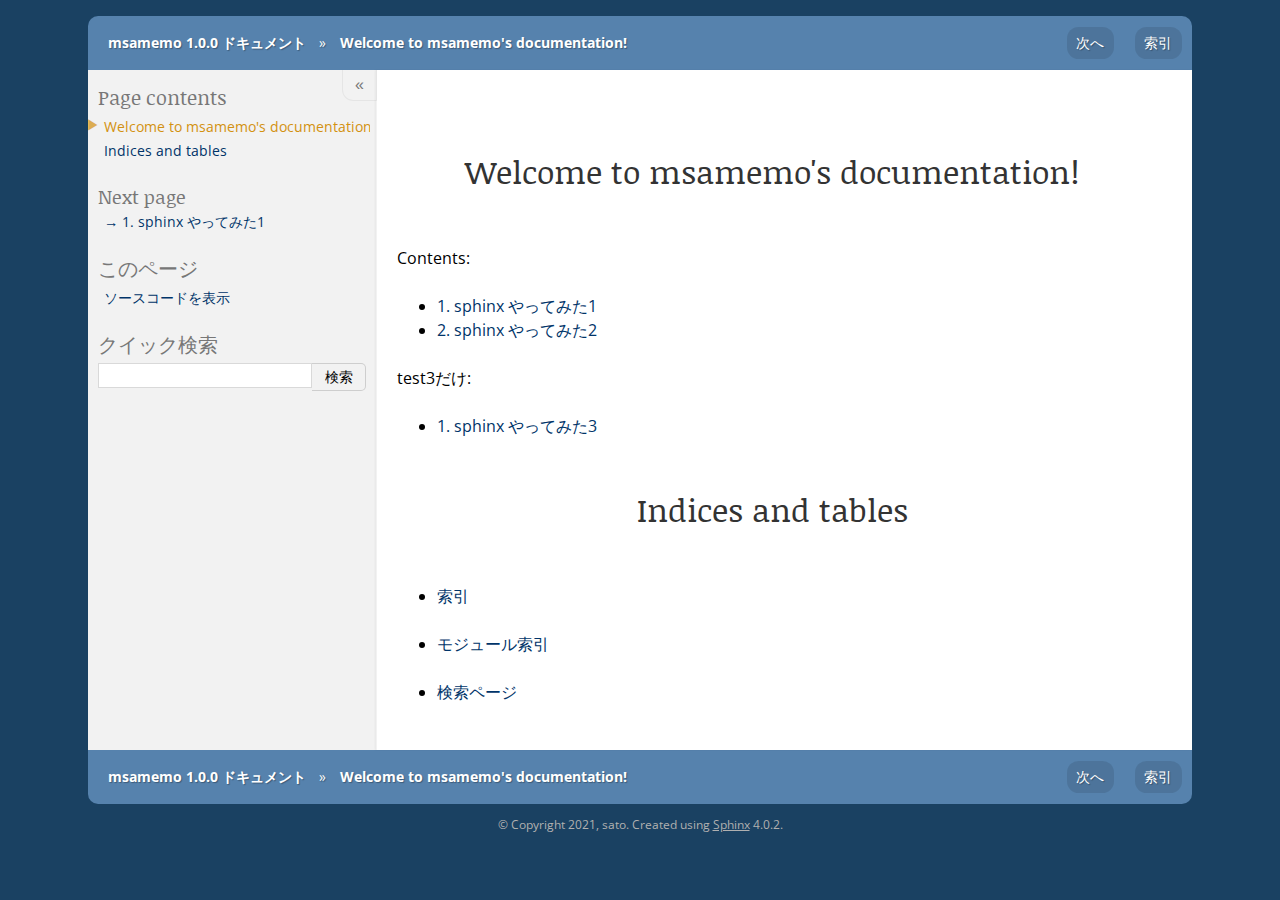
==== index.html @ 37f77e22 "first commit" ====
<!DOCTYPE html>

<html lang="ja">
  <head>
    <meta charset="utf-8" />
    <meta name="viewport" content="width=device-width, initial-scale=1.0" /><meta name="generator" content="Docutils 0.17.1: http://docutils.sourceforge.net/" />

    <title>Welcome to msamemo&#39;s documentation! &#8212; msamemo 1.0.0 ドキュメント</title>
    <link rel="stylesheet" type="text/css" href="_static/pygments.css" />
    <link rel="stylesheet" type="text/css" href="_static/cloud.css" />
    <link rel="stylesheet" href="https://fonts.googleapis.com/css?family=Noticia+Text:400,i,b,bi|Open+Sans:400,i,b,bi|Roboto+Mono:400,i,b,bi&amp;display=swap" type="text/css" />
    
    <script data-url_root="./" id="documentation_options" src="_static/documentation_options.js"></script>
    <script src="_static/jquery.js"></script>
    <script src="_static/underscore.js"></script>
    <script src="_static/doctools.js"></script>
    <script src="_static/translations.js"></script>

    
    
     
        <script src="_static/jquery.cookie.js"></script>
    

    
     
        <script src="_static/cloud.base.js"></script>
    

    
     
        <script src="_static/cloud.js"></script>
    

    <link rel="index" title="索引" href="genindex.html" />
    <link rel="search" title="検索" href="search.html" />
    <link rel="next" title="1. sphinx やってみた1" href="test/test1.html" /> 
        <meta name="viewport" content="width=device-width, initial-scale=1">
  </head><body>
    <div class="relbar-top">
        
    <div class="related" role="navigation" aria-label="related navigation">
      <h3>ナビゲーション</h3>
      <ul>
        <li class="right" style="margin-right: 10px">
          <a href="genindex.html" title="総合索引"
             accesskey="I">索引</a></li>
        <li class="right" >
          <a href="test/test1.html" title="1. sphinx やってみた1"
             accesskey="N">次へ</a> &nbsp; &nbsp;</li>
    <li><a href="#">msamemo 1.0.0 ドキュメント</a> &#187;</li>

        <li class="nav-item nav-item-this"><a href="">Welcome to msamemo's documentation!</a></li> 
      </ul>
    </div>
    </div>
  

    <div class="document">
      <div class="documentwrapper">
        <div class="bodywrapper">
          <div class="body" role="main">
            
  <section id="welcome-to-msamemo-s-documentation">
<h1>Welcome to msamemo's documentation!<a class="headerlink" href="#welcome-to-msamemo-s-documentation" title="このヘッドラインへのパーマリンク">¶</a></h1>
<div class="toctree-wrapper compound">
<p class="caption"><span class="caption-text">Contents:</span></p>
<ul>
<li class="toctree-l1"><a class="reference internal" href="test/test1.html">1. sphinx やってみた1</a></li>
<li class="toctree-l1"><a class="reference internal" href="test/test2.html">2. sphinx やってみた2</a></li>
</ul>
</div>
<div class="toctree-wrapper compound">
<p class="caption"><span class="caption-text">test3だけ:</span></p>
<ul>
<li class="toctree-l1"><a class="reference internal" href="test/test3.html">1. sphinx やってみた3</a></li>
</ul>
</div>
</section>
<section id="indices-and-tables">
<h1>Indices and tables<a class="headerlink" href="#indices-and-tables" title="このヘッドラインへのパーマリンク">¶</a></h1>
<ul class="simple">
<li><p><a class="reference internal" href="genindex.html"><span class="std std-ref">索引</span></a></p></li>
<li><p><a class="reference internal" href="py-modindex.html"><span class="std std-ref">モジュール索引</span></a></p></li>
<li><p><a class="reference internal" href="search.html"><span class="std std-ref">検索ページ</span></a></p></li>
</ul>
</section>


            <div class="clearer"></div>
          </div>
        </div>
      </div>
      <div class="sphinxsidebar" role="navigation" aria-label="main navigation">
        <div class="sphinxsidebarwrapper"><div class="sphinx-toc sphinxlocaltoc">
    <h3><a href="#">Page contents</a></h3>
    <ul>
<li><a class="reference internal" href="#">Welcome to msamemo's documentation!</a><ul>
</ul>
</li>
<li><a class="reference internal" href="#indices-and-tables">Indices and tables</a></li>
</ul>

  </div>
  <div class="sphinxnext">
    <h4>Next page</h4>
    <p class="topless"><a href="test/test1.html"
                          title="Next page">&rarr; <span class="section-number">1. </span>sphinx やってみた1</a></p>
  </div>
  <div role="note" aria-label="source link">
    <h3>このページ</h3>
    <ul class="this-page-menu">
      <li><a href="_sources/index.rst.txt"
            rel="nofollow">ソースコードを表示</a></li>
    </ul>
   </div>
<div id="searchbox" style="display: none" role="search">
  <h3 id="searchlabel">クイック検索</h3>
    <div class="searchformwrapper">
    <form class="search" action="search.html" method="get">
      <input type="text" name="q" aria-labelledby="searchlabel" />
      <input type="submit" value="検索" />
    </form>
    </div>
</div>
<script>$('#searchbox').show(0);</script>
        </div>
      </div>
    
    
        <div class="sidebar-toggle-group no-js">
            
            <button class="sidebar-toggle" id="sidebar-hide" title="Hide the sidebar menu">
                 «
                <span class="show-for-small">hide menu</span>
                
            </button>
            <button class="sidebar-toggle" id="sidebar-show" title="Show the sidebar menu">
                
                <span class="show-for-small">menu</span>
                <span class="hide-for-small">sidebar</span>
                 »
            </button>
        </div>
    
      <div class="clearer"></div>
    </div>
    <div class="relbar-bottom">
        
    <div class="related" role="navigation" aria-label="related navigation">
      <h3>ナビゲーション</h3>
      <ul>
        <li class="right" style="margin-right: 10px">
          <a href="genindex.html" title="総合索引"
             >索引</a></li>
        <li class="right" >
          <a href="test/test1.html" title="1. sphinx やってみた1"
             >次へ</a> &nbsp; &nbsp;</li>
    <li><a href="#">msamemo 1.0.0 ドキュメント</a> &#187;</li>

        <li class="nav-item nav-item-this"><a href="">Welcome to msamemo's documentation!</a></li> 
      </ul>
    </div>
    </div>

    <div class="footer" role="contentinfo">
        &#169; Copyright 2021, sato.
      Created using <a href="https://www.sphinx-doc.org/">Sphinx</a> 4.0.2.
    </div>
    <!-- cloud_sptheme 1.4 -->
  </body>
</html>
---- _static/pygments.css ----
pre { line-height: 125%; }
td.linenos .normal { color: inherit; background-color: transparent; padding-left: 5px; padding-right: 5px; }
span.linenos { color: inherit; background-color: transparent; padding-left: 5px; padding-right: 5px; }
td.linenos .special { color: #000000; background-color: #ffffc0; padding-left: 5px; padding-right: 5px; }
span.linenos.special { color: #000000; background-color: #ffffc0; padding-left: 5px; padding-right: 5px; }
.highlight .hll { background-color: #ffffcc }
.highlight { background: #eeffcc; }
.highlight .c { color: #408090; font-style: italic } /* Comment */
.highlight .err { border: 1px solid #FF0000 } /* Error */
.highlight .k { color: #007020; font-weight: bold } /* Keyword */
.highlight .o { color: #666666 } /* Operator */
.highlight .ch { color: #408090; font-style: italic } /* Comment.Hashbang */
.highlight .cm { color: #408090; font-style: italic } /* Comment.Multiline */
.highlight .cp { color: #007020 } /* Comment.Preproc */
.highlight .cpf { color: #408090; font-style: italic } /* Comment.PreprocFile */
.highlight .c1 { color: #408090; font-style: italic } /* Comment.Single */
.highlight .cs { color: #408090; background-color: #fff0f0 } /* Comment.Special */
.highlight .gd { color: #A00000 } /* Generic.Deleted */
.highlight .ge { font-style: italic } /* Generic.Emph */
.highlight .gr { color: #FF0000 } /* Generic.Error */
.highlight .gh { color: #000080; font-weight: bold } /* Generic.Heading */
.highlight .gi { color: #00A000 } /* Generic.Inserted */
.highlight .go { color: #333333 } /* Generic.Output */
.highlight .gp { color: #c65d09; font-weight: bold } /* Generic.Prompt */
.highlight .gs { font-weight: bold } /* Generic.Strong */
.highlight .gu { color: #800080; font-weight: bold } /* Generic.Subheading */
.highlight .gt { color: #0044DD } /* Generic.Traceback */
.highlight .kc { color: #007020; font-weight: bold } /* Keyword.Constant */
.highlight .kd { color: #007020; font-weight: bold } /* Keyword.Declaration */
.highlight .kn { color: #007020; font-weight: bold } /* Keyword.Namespace */
.highlight .kp { color: #007020 } /* Keyword.Pseudo */
.highlight .kr { color: #007020; font-weight: bold } /* Keyword.Reserved */
.highlight .kt { color: #902000 } /* Keyword.Type */
.highlight .m { color: #208050 } /* Literal.Number */
.highlight .s { color: #4070a0 } /* Literal.String */
.highlight .na { color: #4070a0 } /* Name.Attribute */
.highlight .nb { color: #007020 } /* Name.Builtin */
.highlight .nc { color: #0e84b5; font-weight: bold } /* Name.Class */
.highlight .no { color: #60add5 } /* Name.Constant */
.highlight .nd { color: #555555; font-weight: bold } /* Name.Decorator */
.highlight .ni { color: #d55537; font-weight: bold } /* Name.Entity */
.highlight .ne { color: #007020 } /* Name.Exception */
.highlight .nf { color: #06287e } /* Name.Function */
.highlight .nl { color: #002070; font-weight: bold } /* Name.Label */
.highlight .nn { color: #0e84b5; font-weight: bold } /* Name.Namespace */
.highlight .nt { color: #062873; font-weight: bold } /* Name.Tag */
.highlight .nv { color: #bb60d5 } /* Name.Variable */
.highlight .ow { color: #007020; font-weight: bold } /* Operator.Word */
.highlight .w { color: #bbbbbb } /* Text.Whitespace */
.highlight .mb { color: #208050 } /* Literal.Number.Bin */
.highlight .mf { color: #208050 } /* Literal.Number.Float */
.highlight .mh { color: #208050 } /* Literal.Number.Hex */
.highlight .mi { color: #208050 } /* Literal.Number.Integer */
.highlight .mo { color: #208050 } /* Literal.Number.Oct */
.highlight .sa { color: #4070a0 } /* Literal.String.Affix */
.highlight .sb { color: #4070a0 } /* Literal.String.Backtick */
.highlight .sc { color: #4070a0 } /* Literal.String.Char */
.highlight .dl { color: #4070a0 } /* Literal.String.Delimiter */
.highlight .sd { color: #4070a0; font-style: italic } /* Literal.String.Doc */
.highlight .s2 { color: #4070a0 } /* Literal.String.Double */
.highlight .se { color: #4070a0; font-weight: bold } /* Literal.String.Escape */
.highlight .sh { color: #4070a0 } /* Literal.String.Heredoc */
.highlight .si { color: #70a0d0; font-style: italic } /* Literal.String.Interpol */
.highlight .sx { color: #c65d09 } /* Literal.String.Other */
.highlight .sr { color: #235388 } /* Literal.String.Regex */
.highlight .s1 { color: #4070a0 } /* Literal.String.Single */
.highlight .ss { color: #517918 } /* Literal.String.Symbol */
.highlight .bp { color: #007020 } /* Name.Builtin.Pseudo */
.highlight .fm { color: #06287e } /* Name.Function.Magic */
.highlight .vc { color: #bb60d5 } /* Name.Variable.Class */
.highlight .vg { color: #bb60d5 } /* Name.Variable.Global */
.highlight .vi { color: #bb60d5 } /* Name.Variable.Instance */
.highlight .vm { color: #bb60d5 } /* Name.Variable.Magic */
.highlight .il { color: #208050 } /* Literal.Number.Integer.Long */
---- _static/cloud.css ----
/*****************************************************
* cloud.css_t
* ~~~~~~~~~~~
*
* stylesheet for "Cloud" theme for Sphinx.
*
* :copyright: Copyright 2011-2012 by Assurance Technologies
* :license: BSD
*
*****************************************************/

@import url("basic.css");




















    



    



    
















    












    



    



    



    




    
    
























































    
        
    

    
        
            
            
        
        
    

    
        
    

    
        
            
            
        
        
    

    
        
    

    
        
            
            
        
        
    






* {
    box-sizing: border-box;
    -moz-box-sizing: border-box;
    -webkit-box-sizing: border-box;
}

body
{
    padding: 0;
    color: #000;
    font-family: "Open Sans", sans-serif;
    font-size: 100%;
    line-height: 1.5em;

    
        margin: 1em 1em 0;
        background: #1A4162;
        background-attachment: fixed;
    
}


    
    
    
    





    
    
    
    










div.related
{
    margin: 0 auto;
    max-width: 11.5in;
    background: #5682AD;
    line-height: 1.5em;
    padding: .75em 0;
    color: #ffffff;
    text-shadow: 1px 1px 1px rgba(0,0,0,.3);

    

    
}

div.relbar-top div.related
{
    
    
        -moz-border-radius: .7em .7em 0 0;
        -webkit-border-radius: .7em .7em 0 0;
        -o-border-radius: .7em .7em 0 0;
        -ms-border-radius: .7em .7em 0 0;
        border-radius: .7em .7em 0 0;
    


}

div.relbar-bottom div.related
{
    
    
        -moz-border-radius: 0 0 .7em .7em;
        -webkit-border-radius: 0 0 .7em .7em;
        -o-border-radius: 0 0 .7em .7em;
        -ms-border-radius: 0 0 .7em .7em;
        border-radius: 0 0 .7em .7em;
    



    
}



    
    
    
    




div.related a
{
    display: inline-block;
    padding: 0.3em 0.6em;
    
    
        -moz-border-radius: 0.8em;
        -webkit-border-radius: 0.8em;
        -o-border-radius: 0.8em;
        -ms-border-radius: 0.8em;
        border-radius: 0.8em;
    


    font-weight: bold;
    color: #ffffff;
    border: 1px solid transparent;
}

div.related li.right a
{
    background: rgba(0,0,0,.1);
    font-weight: normal;
}

div.related a:hover,
div.related li.right a:hover
{
    background: #fff9e4;
    color: #d39110;
    border-color: #F8D186;
    text-decoration: none;
    text-shadow: none;
    
    
        -moz-box-shadow: 1px 1px 2px -1px rgba(0,0,0,0.5);
        -webkit-box-shadow: 1px 1px 2px -1px rgba(0,0,0,0.5);
        -o-box-shadow: 1px 1px 2px -1px rgba(0,0,0,0.5);
        -ms-box-shadow: 1px 1px 2px -1px rgba(0,0,0,0.5);
        box-shadow: 1px 1px 2px -1px rgba(0,0,0,0.5);
    


}


    
    
    






div.document
{
    
    position: relative;
    margin: 0 auto;
    max-width: 11.5in;
    background: #F2F2F2;

    
}

    

div.documentwrapper
{
    float: left;
    width: 100%;
}

div.bodywrapper
{
        margin: 0 0 0 3in;
    
}


    
    
    




    
    
    
    




div.document.sidebar-hidden div.bodywrapper {
    margin-left: 0;
}

div.body
{
    min-height: 6in;
    

    
    background-color: #ffffff;
    border-left: 1px solid rgba(0,0,0,.05);
    
        
            
    
        -moz-box-shadow: -1px 0 2px rgba(0,0,0,.05);
        -webkit-box-shadow: -1px 0 2px rgba(0,0,0,.05);
        -o-box-shadow: -1px 0 2px rgba(0,0,0,.05);
        -ms-box-shadow: -1px 0 2px rgba(0,0,0,.05);
        box-shadow: -1px 0 2px rgba(0,0,0,.05);
    


        
    

    line-height: 1.5em;

    color: #000000;
    padding: 30px 20px;

    

    
    
    min-width: 0;
    max-width: none;
}


    
    
    








div.sphinxsidebar
{
    margin-top: 0;
    width: 3in;

    font-size: 90%;
    line-height: 1.25em;

    
}


    
    
    
    





    
    
    



div.document.sidebar-hidden div.sphinxsidebar { display: none; }

div.sphinxsidebarwrapper
{
    padding: 1em 0 0 10px;
}

div.sphinxsidebar h3,
div.sphinxsidebar h4
{
    padding: 0;
    margin: 24px 16px 0 0;

    font-family: "Noticia Text", serif;
    font-weight: normal;
    color: #777777;
}

div.sphinxsidebar h3 { font-size: 1.4em; }
div.sphinxsidebar h4 { font-size: 1.3em; }

div.sphinxsidebar h3 a,
div.sphinxsidebar h4 a
{
    color: #777777;
}

div.sphinxsidebar p
{
    color: #777777;
}

div.sphinxsidebar p.topless
{
    margin: 5px 10px 10px 10px;
}

div.sphinxsidebar ul
{
    margin: 10px;
    margin-right: 0;
    padding: 0;
    color: #777777;
}

div.sphinxsidebar a
{
    color: #003469;
    border: 1px solid transparent;
    border-width: 1px 0;
}

div.sphinxsidebar a:hover
{
    color: #d39110;
    background: #fff9e4;
    border-color: #F8D186;
    text-decoration: none;
}

div.sphinxsidebar ul li a
{
    overflow: hidden;
    white-space: nowrap;
}

div.sphinxsidebar ul li a:hover
{
    
    display: inline-table;
    min-width: 98%;
    min-width: calc(100% - 5px);
    
}

div.sphinxsidebar a:active
{
    color: #777777;
}

div.sphinxsidebar p.logo
{
    margin: 1em 0 0 -10px;
    text-align: center;
    max-width: 100%;
}

div.sphinxsidebar p.logo a
{
    display: inline-block;
    
    
        -moz-border-radius: 3px;
        -webkit-border-radius: 3px;
        -o-border-radius: 3px;
        -ms-border-radius: 3px;
        border-radius: 3px;
    


}


div.sphinxsidebarwrapper > h3:first-child,
div.sphinxsidebarwrapper > h4:first-child,
div.sphinxsidebarwrapper > div:first-child > h3:first-child,
div.sphinxsidebarwrapper > div:first-child > h4:first-child
{
    margin-top: .2em;
}




div.sphinxsidebar ul,
div.sphinxsidebar ul ul,
div.sphinxprev p.topless,
div.sphinxnext p.topless
{
    list-style: none;
    margin-left: 0;
}

div.sphinxsidebar ul ul
{
    margin-left: 1.5em;
}


div.sphinxsidebar ul a,
div.sphinxprev a,
div.sphinxnext a
{
    position: relative;
    display: block;
    padding: 1px 4px 3px 5px;
    margin: 0 5px 0 0;
    border: 1px solid transparent;
    
    
        -moz-border-radius: 3px;
        -webkit-border-radius: 3px;
        -o-border-radius: 3px;
        -ms-border-radius: 3px;
        border-radius: 3px;
    


}


div.sphinxsidebar ul a:hover,
div.sphinxprev a:hover,
div.sphinxnext a:hover
{
    background: #fff9e4;
    border-color: #F8D186;
    color: #d39110;
    text-decoration: none;
}

    
    div.sphinx-toc ul a:not([href^="#"]):hover
    {
        position: relative;
        overflow: visible; 
    }

    div.sphinx-toc ul a:not([href^="#"]):hover:before
    {
        content: "⇒";
        position: absolute;
        right: 100%;
        font-size: 1.5em;
        margin-right: 4px;
        opacity: 0.7;
    }








div.sphinxglobaltoc ul a[href="#"]
{
    font-style: italic;
}

div.sphinxglobaltoc ul a:not([href*="#"])
{
    font-size: 0.95em;
    font-style: italic;
}


div.sphinx-toc li
{
    position: relative;
}

div.sphinx-toc li:before
{
    position: absolute;
    left: -0.8em;
    color: #d39110;
}

    
    
        div.sphinx-toc li.current.active:not(.focus):before
        {
            content: "▼";
            top: 0.1em;
            opacity: 0.5;
        }
    

    
    div.sphinx-toc li.focus.local:before
    {
        content: "▶";
        opacity: 0.7;

        
        
    }

    
    div.sphinx-toc > ul:not(:hover) li.focus.child:before
    {
        content: "⇒";
        opacity: 0.5;
        font-size: 1.5em;
        margin-left: -4px;
    }


div.sphinx-toc li.focus.local > a:not(:hover)
{
    color: #d39110;
}


div.sphinx-toc li.toc-toggle > a:after
{
    content: "[–]";
    padding-left: .25em;
    filter: progid:DXImageTransform.Microsoft.Alpha(Opacity=
    50);
    opacity: 0.5;

}

div.sphinx-toc li.toc-toggle.closed > a:after
{
    content: "[+]";
}





div#searchbox {
    margin-right: 10px; /* make this match sphinxsidebarwrapper left margin */
}

div#searchbox form > div {
    display: inline-block;
    margin-right: -0.4em;
}

div.sphinxsidebar input,
h1#search-documentation ~ form input
{
    border: 1px solid rgba(0,0,0,.15);
    font-family: sans-serif;
    font-size: 1em;
}

div#searchbox input[type="submit"],
h1#search-documentation ~ form > input[type="submit"]
{
    background: #F2F2F2;
    
    
        -moz-border-radius: 0 5px 5px 0;
        -webkit-border-radius: 0 5px 5px 0;
        -o-border-radius: 0 5px 5px 0;
        -ms-border-radius: 0 5px 5px 0;
        border-radius: 0 5px 5px 0;
    


}

div#searchbox input[type="submit"]:hover,
h1#search-documentation ~ form input[type="submit"]:hover,
button.sidebar-toggle#sidebar-hide:hover,
button.sidebar-toggle#sidebar-show:hover,
.highlight .copybutton:hover
{
    background: #fff9e4;
    color: #d39110;
    border-color: #F8D186;
}

h1#search-documentation ~ form input[type="text"]:focus,
div.sphinxsidebar input[type="text"]:focus
{
    border-color: #F8D186;
}

.highlight .copybutton:hover:not(:active),
div.sphinxsidebar button:hover:not(:active),
div.sphinxsidebar input[type="submit"]:hover:not(:active),
h1#search-documentation ~ form input[type="submit"]:hover,
button.sidebar-toggle:hover:not(:active)
{
    
    
        -moz-box-shadow: 1px 1px 2px -1px rgba(0,0,0,0.5);
        -webkit-box-shadow: 1px 1px 2px -1px rgba(0,0,0,0.5);
        -o-box-shadow: 1px 1px 2px -1px rgba(0,0,0,0.5);
        -ms-box-shadow: 1px 1px 2px -1px rgba(0,0,0,0.5);
        box-shadow: 1px 1px 2px -1px rgba(0,0,0,0.5);
    


}

button.sidebar-toggle::-moz-focus-inner,
.highlight .copybutton::-moz-focus-inner
{
    border: 0;
}

div.sphinxsidebar .searchtip
{
    color: #999999;
}

#searchbox .highlight-link a[href$="hideSearchWords()"]
{
    display: block;
    padding: 0 1em;
    font-size: 80%;
    text-align: right;
}

#searchbox .highlight-link a[href$="hideSearchWords()"]:before
{
    content: "\00D7";
    font-weight: bold;
    padding-right: 0.25em;
}


.sidebar-toggle-group
{
    position: absolute;
    width: 3in;
    top: 0;
    left: 0;
    z-index: 1;
}

    .sidebar-toggle-group.no-js { display: none; }

    
        
    
    
    


    

    
    
    
    



    div.document.sidebar-hidden .sidebar-toggle-group
    {
        width: auto;
    }

    div.document.document-hidden .sidebar-toggle-group
    {
        width: 100%;
    }

button.sidebar-toggle
{
    margin: 0;
    padding: 6px 12px;

    color: #777777;
    font-size: 1em;
    white-space: nowrap;
}

button#sidebar-hide
{
    position: absolute;
    
        top: 0;
        right: -1px;
    

    background: transparent;
    border: 1px solid rgba(0,0,0,.05);
    
        border-top-width: 0;
    

    border-bottom-left-radius: 0.7em;
    
}

    
    
    
    



button#sidebar-show
{
    position: absolute;
    top: 0;
    
        left: 0;
    

    background: #F2F2F2;
    border: 1px solid rgba(0,0,0,.15);
    
        border-top-width: 0;
    

    border-bottom-right-radius: 0.7em;
    
}

    



div.footer
{
    color: #B0B0B0;
    width: 100%;
    padding: 9px 0;
    text-align: center;
    font-size: 75%;

    
}

div.footer button.link
{
    margin: 0 -1px;
    padding: 0;
    background: none;
    border: none;
    font-size: inherit;
    font-family: inherit;
}

div.footer a,
div.footer button.link
{
    color: #B0B0B0;
    text-decoration: underline;
}

div.footer a:hover,
div.footer button.link:hover
{
    color: white;
}

div.footer + div.footer,
div.footer + script + div.footer
{
    margin-top: -12px;
}









div.body h1,
div.body h2,
div.body p.rubric,
div.body h3,
div.body h4,
div.body h5,
div.body h6
{
    font-family: "Noticia Text", serif;
    font-weight: normal;
    color: #333;
    clear: both;
    
}


    
    
    

div.body h1
{
    
    
        
    
    
        
    font-size: 2.0em;
    line-height: 1.5em;
    margin: 1.5em
    0
    1.5em
    0;

    text-align: center;
    
}


div.body > .section > h1
{
    
    
    
        
    margin: 0.562em
    0
    1.5em
    0;

}


div.body h1 + .subtitle {
    opacity: 0.54;
    font-style: italic;
    font-weight: bold;
    margin-bottom: 2.25rem;
    margin-top: -2.25rem;
    text-align: center;
}div.body h2,
div.body p.rubric
{
    
    
        
    
    
        
    font-size: 1.875em;
    line-height: 1.6em;
    margin: 0.8em
    0
    0.8em
    0;

}

div.body h3
{
    
    
        
    
    
        
    font-size: 1.625em;
    line-height: 1.8461538461538463em;
    margin: 0.692em
    0
    0.692em
    0;

}
div.body h2,
div.body p.rubric,
.section.emphasize-children > .section > h3,
#table-of-contents > h1, 
h1#search-documentation 
{
    
        
        padding: 6px 10px;
        background-color: #84A6C7;
        border: 1px solid rgba(0,0,0,.125);
        border-width: 0 0 0 6px;
        color: #ffffff;
        text-shadow: 1px 1px rgba(0,0,0,.125);

        
    
    
    
        -moz-border-radius: 5px;
        -webkit-border-radius: 5px;
        -o-border-radius: 5px;
        -ms-border-radius: 5px;
        border-radius: 5px;
    


}


    
    
    






div.body h2,
div.body p.rubric,
#table-of-contents > h1, 
h1#search-documentation 
{
    
    
        
    
    
        
    margin: 0.8em
    1px
    0.8em
    1px;

}


.section.emphasize-children > .section > h3
{
    
    
        
    
    
        
    margin: 0.923em
    1px
    0.923em
    1px;

}


div.body p.rubric,
.section.emphasize-children > .section > h3
{
    
        background-color: #92BCDE;
        
    
}



    
    div.body h2:hover a.headerlink:not(:hover),
    .section.emphasize-children > .section > h3:hover a.headerlink:not(:hover)
    {
        filter: progid:DXImageTransform.Microsoft.Alpha(Opacity=
    40);
    opacity: 0.4;

    }

    
    div.body h2.highlighted,
    .section.emphasize-children > .section > h3.highlighted
    {
        background-color: #fbe54e;
        border-color: #F8D186;
        color: #333;
    }




div.body h4 {
    
    
        
    
    
        
    font-size: 1.25em;
    line-height: 1.2em;
    margin: 1.2em
    0
    1.2em
    0;

    clear: both; 
}
div.body h5 { 
    
        
    
    
        
    font-size: 1.1em;
    line-height: 1.3636363636363635em;
    margin: 1.364em
    0
    1.364em
    0;
 }
div.body h6 { 
    
        
    
    
        
    font-size: 1.0em;
    line-height: 1.5em;
    margin: 1.5em
    0
    1.5em
    0;
 }#table-of-contents > h1, 
h1#search-documentation 
{
    margin-top: 0;
}


.toctree-wrapper.highlight-pages:not(.hide-sections) li.page > a
{
    font-weight: bold;
}

.toctree-wrapper.space-pages li.page
{
    margin-top: 1em;
}


.toctree-wrapper.hide-sections li:not(.page) {
    list-style: none;
    margin-left: -2.5rem;
}
.toctree-wrapper.hide-sections li:not(.page) > a { display: none; }

#hide-page-sections { float: right; opacity: 0.88; }a.headerlink
{
    color: #003469;
    font-size: 0.8em;
    margin: 0 0 0 1px;
    padding: 0 5px 0 4px;
    text-decoration: none;
    border: 1px solid transparent;
    border-width: 1px 0;
    
    
        -moz-border-radius: 0.35em;
        -webkit-border-radius: 0.35em;
        -o-border-radius: 0.35em;
        -ms-border-radius: 0.35em;
        border-radius: 0.35em;
    


}

div.body a.headerlink:hover
{
    background-color: #fff9e4;
    border-color: #F8D186;
    color: #d39110;
    text-decoration: none;
    
}

a.headerlink:hover:active
{
    
    
        -moz-box-shadow: none;
        -webkit-box-shadow: none;
        -o-box-shadow: none;
        -ms-box-shadow: none;
        box-shadow: none;
    


}
.html-toggle-button
{
    position: relative;
    cursor: pointer;
}


.html-toggle-button:hover:after,
.section.emphasize-children > .section > h3.html-toggle-button:hover:after 
{
    background: #fff9e4;
    

    border-color: #F8D186;
    
    
        -moz-border-radius: 4px;
        -webkit-border-radius: 4px;
        -o-border-radius: 4px;
        -ms-border-radius: 4px;
        border-radius: 4px;
    


    
    
        -moz-box-shadow: 1px 1px 2px -1px rgba(0,0,0,0.5);
        -webkit-box-shadow: 1px 1px 2px -1px rgba(0,0,0,0.5);
        -o-box-shadow: 1px 1px 2px -1px rgba(0,0,0,0.5);
        -ms-box-shadow: 1px 1px 2px -1px rgba(0,0,0,0.5);
        box-shadow: 1px 1px 2px -1px rgba(0,0,0,0.5);
    



    color: #d39110;
}


.html-toggle-button:after
{
    position: relative;
    top: -0.15em;
    margin: 0;
    padding: 0.15em 0.3em;
    text-shadow: none;
    font-size: 65%;
    font-style: italic;
    font-weight: bold;
    border: 1px solid transparent;
}



.html-toggle.collapsed > .html-toggle-button:after {  content: "[+ show section]"; }
.html-toggle.expanded > .html-toggle-button:after { content: "[- hide section]"; }


.html-toggle-button:active:after,
.section.emphasize-children > .section > h3.html-toggle-button:active:after

{
    position: relative;
    top: calc(-0.15em + 1px);
    left: 1px;
}


    
    
    



.clear, .clear-both { clear: both; }

.clear-left { clear: left; }

.clear-right { clear: right; }

.clear-none { clear: none; }

    div.body .clear-none > h3 { clear: none; }

.hidden { display: none; }div.body p
{
    text-align: justify;
    
    
        
    
    
        
    margin: 1.5em
    0
    1.5em
    0;

}



div.body li,
div.body dd
{
    text-align: justify;
}

div.body hr {
    margin: 0 10px;
    background: none;
    border: 1px dashed rgba(0,0,0,.15);
    border-width: 1px 0 0 0;
}

.strike
{
    text-decoration: line-through;
}a.footnote-reference
{
    font-size: 70%;
    position: relative;
    top: -.75em;
}

table.docutils.footnote { margin: 1em 0 0 1em; }dl { margin-bottom: 1.5em; }
li > dl:only-child { margin-bottom: 0; }

dd { margin-right: 10px; } 

dd ol { margin-bottom: 10px; }

dl.docutils > dt { font-size: 1.1em; margin-bottom: .5em; }
dl.docutils > dd + dt { margin-top: 1.5em; }


ul + ul,
ul + div > ul:only-child,
div.toctree-wrapper + ul { margin-top: -1em; }


dd ul { margin-bottom: 1.5em; }


li > p ~ ul.simple { margin-bottom: 1.5em; }



a
{
    color: #003469;
    text-decoration: none;
}

a:visited
{
    
    text-decoration: none;
}

a:hover
{
    color: #d39110;
    background: #fff9e4;
    text-decoration: underline;
}

a:hover:active
{
    left: 1px;
    top: 1px;
    
    
        -moz-box-shadow: 0;
        -webkit-box-shadow: 0;
        -o-box-shadow: 0;
        -ms-box-shadow: 0;
        box-shadow: 0;
    


}

a.biglink
{
    font-size: 130%;
}


    a.external:before
    {
        content: "\21D7";
        padding-right: .1em;
    }

    a.external.issue:before
    {
        content: "\21D7";
    }

    a.external[href^="mailto:"]:before
    {
        content: "";
    }

    em.issue:before
    {
        content: "\21D7";
        padding-right: .1em;
    }
dt:target,
.footnote:target,
.highlighted
{
    padding: 4px;
    margin: -4px;
    background-color: #fbe54e;
    
    
        -moz-border-radius: 10px;
        -webkit-border-radius: 10px;
        -o-border-radius: 10px;
        -ms-border-radius: 10px;
        border-radius: 10px;
    


}

table.fullwidth { width: 100%; }

table.centered { margin-left: auto; margin-right: auto; }

table.docutils.plain { border: none; }
table.docutils.plain tr.row-odd > * { background: none; }


table.docutils.html-plain-table tr.row-odd > * { background: none; }


table.docutils.align-right { margin-left: auto; }
    table.docutils tbody
    {
        
        vertical-align: top;
    }

    
    
    table.docutils th p:first-child,
    table.docutils td p:first-child
    {
        margin-top: 0;
    }

    table.docutils th p:last-child,
    table.docutils td p:last-child
    {
        margin-bottom: 0;
    }


table.docutils th {
    border: 0 solid transparent;
    padding: .4em;
    font-family: "Noticia Text", serif;
    background: rgba(0,0,0,.15);
}

table.docutils th.head:not(.stub) {
    border-bottom: 1px solid rgba(0,0,0,.15);
}

table.docutils th.stub + td
{
    border-left: 1px solid rgba(0,0,0,.15);
}

table.docutils td {
    padding: .4em;
    border: 0 solid rgba(0,0,0,.15);
}
table.docutils tr.row-odd td { background: rgba(0,0,0,.06); }

h2 + table.docutils { margin-top: 1em; }
table > caption { margin: 1em 0 .5em; font-style: italic; }



table.docutils th + .single-left-divider,
table.docutils th + .double-left-divider { border-left-width: 0; }





    
    dl.field-list > dd > p:first-child,
    dl.field-list > dd > p:first-child:empty + ul.simple li > p:first-child,
    dl.field-list > dd > ul:first-child.simple li > p:first-child
    { margin-top: 0; }

    
    dl.field-list > dd > p:first-child:empty { display: none; }





div.admonition, p.deprecated
{
    background: #E7F0FE;
    
    
        
    
    
        
    font-size: 0.88em;
    line-height: 1.7045454545454546em;
    margin: 0.705em
    0
    0.705em
    0;

    padding: .5em 1em;
    border: 1px solid rgba(0,0,0,.05);
    border-width: 1px 0;
    
    
        -moz-border-radius: 5px;
        -webkit-border-radius: 5px;
        -o-border-radius: 5px;
        -ms-border-radius: 5px;
        border-radius: 5px;
    



    
    background-position: .6em .5em;
    background-size: auto 1.58em;
    background-repeat: no-repeat;

    
    background-image: url("icon-note.png");
}



div.caution, div.important { background-color: #FFF7E0; background-image: url("icon-caution.png"); }
div.warning { background-color: #ffe4e4; background-image: url("icon-warning.png"); }
div.danger, div.admonition.error { background-color: #ffe4e4; background-image: url("icon-danger.png"); }

div.seealso { background-color: #FFF7E0; background-image: url("icon-seealso.png"); }
div.admonition-todo { background-color: #FFF7E0; background-image: url("icon-todo.png"); }
p.deprecated { background-color: #fbece0; background-image: url("icon-deprecated.png"); }


div.admonition p,
div.admonition pre,
div.admonition ul,
div.admonition ol {
    
    
        
    
    
        
    line-height: 1.7045454545454546em;
    margin: 0.0em
    0
    0.0em
    0;

}


h1 ~ div.admonition { margin-left: 1.5em; margin-right: 1.5em; }div.admonition.float-right,
div.admonition.floater 
{
    float: right;
    max-width: 40%;
    margin: 0 0 1.5em 1.5em;
}

.admonition.float-left
{
    float: left;
    max-width: 50%;
    margin: 0 1.5em 1.5em 0;
}

.admonition.float-center
{
    clear: both;
    max-width: 65%;
    margin: 0 auto 1.5em;
}
    



    
    



 p.admonition-title:first-child
{
    
    margin: -.5em -1em .5em;
    padding: .5em .5em .5em 2.65em;
    background: rgba(0,0,0,.05);
    
    
        -moz-border-radius: 3px 3px 0 0;
        -webkit-border-radius: 3px 3px 0 0;
        -o-border-radius: 3px 3px 0 0;
        -ms-border-radius: 3px 3px 0 0;
        border-radius: 3px 3px 0 0;
    


    
}


 p.admonition-title:first-child { margin-top: -.5em !important; }


div.admonition.inline-title p.admonition-title
{
    display: inline;
    margin: 0;
    padding: 0 .25em 0 1.5em; 
}

div.admonition.inline-title p.admonition-title:after { content: ":"; }
div.admonition.inline-title p.admonition-title + p { display: inline; }
div.admonition.inline-title p.admonition-title + ul { margin-top: 0; }

    div.admonition.inline-title p.admonition-title { background: none; }



div.admonition.without-title p.admonition-title {
    display: none;
}

div.admonition.without-title
{
    padding-left: 2.65em;
}div#todos p.admonition-title
{
    font-weight: normal;
    color: #AAA;
    font-size: 70%;
}

div#todos div.admonition-todo + p
{
    font-size: 70%;
    text-align: right;
    margin-top: -.5em;
    margin-bottom: 1.5em;
    color: #AAA;
}

div#todos div.admonition-todo + p a
{
    font-size: 130%;
}


div.deprecated, div.versionchanged, div.versionadded
{
    
    
        
    
    
        
    font-size: 0.88em;
    line-height: 1.7045454545454546em;
    margin: 1.705em
    0
    1.705em
    0;

    filter: progid:DXImageTransform.Microsoft.Alpha(Opacity=
    60);
    opacity: 0.6;
;
}


span.versionmodified
{
    font-weight: bold;
}



div.highlight
{
    background: none;
    margin: 1.5em 0;
}

div.highlight pre,
td.linenos pre
{
    padding: 10px;

    font-family: "Roboto Mono", monospace;
    font-size: 85%;
    line-height: 1.5em;
}

div.highlight pre
{
    background-color: #eeffcc;

    border: 1px solid #AACC99;
    border-width: 1px 0;
    border-style: solid dotted dotted solid;
    
    
        -moz-border-radius: 3px;
        -webkit-border-radius: 3px;
        -o-border-radius: 3px;
        -ms-border-radius: 3px;
        border-radius: 3px;
    


    color: #111111;
}


div[class|="highlight"] + div[class|="highlight"]
{
    margin-top: -1.5em;
}


p + [class|=highlight] > table.highlighttable
{
    margin-top: -1em;
    
    margin-bottom: -1em;
}


table.highlighttable { display: block; }
table.highlighttable tbody { display: block; }
table.highlighttable tr { display: flex; align-items: flex-start; justify-content: flex-start; }
table.highlighttable td { display: block; padding: 0; }
table.highlighttable td.code { width: 100%; max-width: calc(100% - 1em); }
table.highlighttable div.linenodiv { margin-top: 2.2em; }
table.highlighttable div.linenodiv pre
{
    background: none;
    border: 0;
    margin: 0;
    padding: 0;
    padding-right: .5em;
}



    


code
{
    font-family: "Roboto Mono", monospace;
    font-size: 90%;
}

code.literal
{
    background-color: rgba(0,0,0,.075);
    border: 1px solid rgba(0,0,0,.05);
    padding: 0px 4px;
    margin: 1px;

    
    
        -moz-border-radius: 4px;
        -webkit-border-radius: 4px;
        -o-border-radius: 4px;
        -ms-border-radius: 4px;
        border-radius: 4px;
    


}

p code.literal { white-space: nowrap; }

code.samp.literal > em
{
    font-family: "Roboto Mono", monospace;
    padding: 0 1px;
    filter: progid:DXImageTransform.Microsoft.Alpha(Opacity=
    60);
    opacity: 0.6;

}

code.samp.literal > em:before { content: "{"; }
code.samp.literal > em:after { content: "}"; }

h1 code.literal
{
    
    font-size: 80%;
}

h1 code.samp.literal > em
{
    font-weight: normal;
}

div.sphinxsidebar code.literal,
a.reference code.literal,
div.related a code.literal,
code.literal.xref
{
    background-color: transparent;
    border: none;
    padding: 0;
    margin: 0;
}

.viewcode-back
{
    font-family: "Open Sans", sans-serif;
}

div.viewcode-block:target
{
    background-color: #f4debf;
    border-top: 1px solid #ac9;
    border-bottom: 1px solid #ac9;
}


.highlight .copybutton
{
    position: absolute;
    right: 0;
    top: 0;

    margin: 0;
    padding: 0 6px;

    background: transparent;
    border: 1px solid transparent;
    
    
        -moz-border-radius: 3px;
        -webkit-border-radius: 3px;
        -o-border-radius: 3px;
        -ms-border-radius: 3px;
        border-radius: 3px;
    



    font-size: 75%;
    color: #777777;
    white-space: nowrap;
    cursor: pointer;
}

.highlight .copybutton.active
{
    text-decoration: line-through;
    filter: progid:DXImageTransform.Microsoft.Alpha(Opacity=
    80);
    opacity: 0.8;

}

.highlight:not(:hover) .copybutton:not(.active)
{
    filter: progid:DXImageTransform.Microsoft.Alpha(Opacity=
    70);
    opacity: 0.7;

}




.desc-section > .section-header
{
    position: relative;
}

.desc-section-1 > .section-header
{
    
    
        
    
    
        
    margin: 0.8em
    0
    0.8em
    0;

    border-bottom: 1px dotted #84A6C7;
    color: #84A6C7;
}

.desc-section-2 > .section-header
{
    color: #84A6C7;
}

.desc-section > .section-header:before
{
    
    content: attr(data-nested-label);
    font-size: 0.75em;
    opacity: 0.75;
    letter-spacing: 1px;
    font-style: italic;
}



    
    

    
    
        
        
        
    

    
    dl.object > dt,  
    dl.data > dt,
    dl.function > dt,
    dl.method > dt,
    dl.attribute > dt,
    dl.class > dt,
    dl.exception > dt,
    dl.classmethod > dt, 
    dl.staticmethod > dt 
    {
        display: inline-block;
        
            padding: 0.3em 1em 0.3em 0.6em;
        
        border: rgba(0,0,0,0.1) solid 1px;
        border-width: 0 0 0 3px;
        
    
        -moz-border-radius: 3px;
        -webkit-border-radius: 3px;
        -o-border-radius: 3px;
        -ms-border-radius: 3px;
        border-radius: 3px;
    


    }

    
        
        dl.has-headerlink > dt,
        dl.has-headerlink > dt
        {
            padding-right: 0;
        }
    

    
    dl.object > dt,  
    dl.data > dt,
    dl.attribute > dt
    {
        background-color:
        #e6e6e6;
    }

    dl.function > dt,
    dl.method > dt,
    dl.classmethod > dt, 
    dl.staticmethod > dt 
    {
        background-color:
        #deebf5;
    }

    dl.class > dt
    {
        background-color:
        #eee3ce;
        border-width: 0 0 0 6px;
    }

    dl.exception > dt
    {
        background-color:
        #eee3ce;
    }

    
    dl.object > dt:before, 
    dl.data > dt:before,
    dl.function > dt:before,
    dl.method > dt:before,
    dl.attribute > dt:before,
    dl.class > dt > .property:first-child,
    dl.exception > dt > .property:first-child,
    dl.classmethod > dt > .property:first-child, 
        dl.method[subtype] > dt > .property:first-child, 
    dl.staticmethod > dt > .property:first-child 
    {
        font-size: 0.8em;
        font-weight: bold;
        font-style: italic;
        letter-spacing: 0.1em;
        color: rgba(0,0,0,0.3);
    }

    
    
        

        .desc-section  dl.attribute > dt:before
        {
            content: "attr";
            padding-right: 0.6em;
        }

        .desc-section  dl.function > dt:before
        {
            content: "func";
            padding-right: 0.6em;
        }

        .desc-section  dl.method:not([subtype]) > dt:before
        {
            content: "method";
            padding-right: 0.6em;
        }

    



dl > dt.highlighted
{
    background: #fbe54e;
}


.viewcode-link
{
    position: absolute;
    right: 0;
    margin-right: 1.5em;
    margin-right: calc(1em + 10px);
}



table.indextable span.category
{
    font-size: 80%;
    font-style: italic;
    color: #84ADBE;
}

table.indextable a,
table.indextable a:hover span.category
{
    color: #003469;
}

table.indextable span.category span.location
{
    font-weight: bold;
}

table.indextable td > dl > dt
{
    margin-bottom: .5em;
}

table.indextable td > dl > dd > dl
{
    margin-top: -.5em;
    margin-bottom: .5em;
}




@media only screen and (min-device-width: 16in)
{
    
    

}


@media only screen and (min-width: 11.5in)
{
    
    

}


@media only screen and (min-width: 700px)
{
    
    


    
    .show-for-small { display: none !important; }
}


@media only screen and (max-width: 11.5in),
       only screen and (max-width: 700px),
       only screen and (max-device-width: 700px),
       handheld
{
    
    
        body
        {
            margin: 0;
        }
    

        div.relbar-top div.related,
        div.relbar-bottom div.related
        {
            
    
        -moz-border-radius: 0;
        -webkit-border-radius: 0;
        -o-border-radius: 0;
        -ms-border-radius: 0;
        border-radius: 0;
    


        }
    

        div.bodywrapper
        {
                margin: 0 0 0 2.5in;
            
        }
    

        div.sphinxsidebar { width: 2.5in; }
    

            .sidebar-toggle-group { width: 2.5in; }
        

}


@media only screen and (max-width: 700px),
       only screen and (max-device-width: 700px),
       handheld
{
    
    
        body {
            font-size: 75%;
        }
    

    
    div.related > ul > li.right + li:not(.right) { font-weight: bold; }
    div.related > ul > li:not(.right) + li { display: none; }


    div.bodywrapper
    {
        margin-left: 0;
    }


    div.document:not(.document-hidden) div.sphinxsidebar,
    div.document.document-hidden div.documentwrapper
    {
        display: none;
    }

    div.document.document-hidden div.sphinxsidebar
    {
        width: 100%;
        margin: 0;
        border: 0;
        border-radius: 0;
    }


        button#sidebar-hide
        {
            left: auto;
            top: 0;
            right: 0;
            background: #ffffff;
            border-color: rgba(0,0,0,.15);
        }
    

    
    div.body h2,
    div.body p.rubric,
    .section.emphasize-children > .section > h3
    {
        
            padding-top: 0.25em;
            padding-bottom: .25em;
        
        
    
        -moz-border-radius: 3px;
        -webkit-border-radius: 3px;
        -o-border-radius: 3px;
        -ms-border-radius: 3px;
        border-radius: 3px;
    


    }



    
    .hide-for-small { display: none; }
}


@media print
{
    
    
    div.body {
        border: 0;
        
    
        -moz-box-shadow: none;
        -webkit-box-shadow: none;
        -o-box-shadow: none;
        -ms-box-shadow: none;
        box-shadow: none;
    


    }


        .sidebar-toggle-group { display: none; }
    

    
    div.body h1,
    div.body h2,
    div.body p.rubric,
    div.body h3,
    div.body h4,
    div.body h5,
    div.body h6
    {
        color: #333 !important;
        text-shadow: none !important;
        border: none !important;
        padding: 0;
    }



    
    .html-toggle.expanded > .html-toggle-button:after
    {
        display: none;
    }

    
    .html-toggle.collapsed > .html-toggle-button:after
    {
        content: "[not printed]" !important;
    }



}
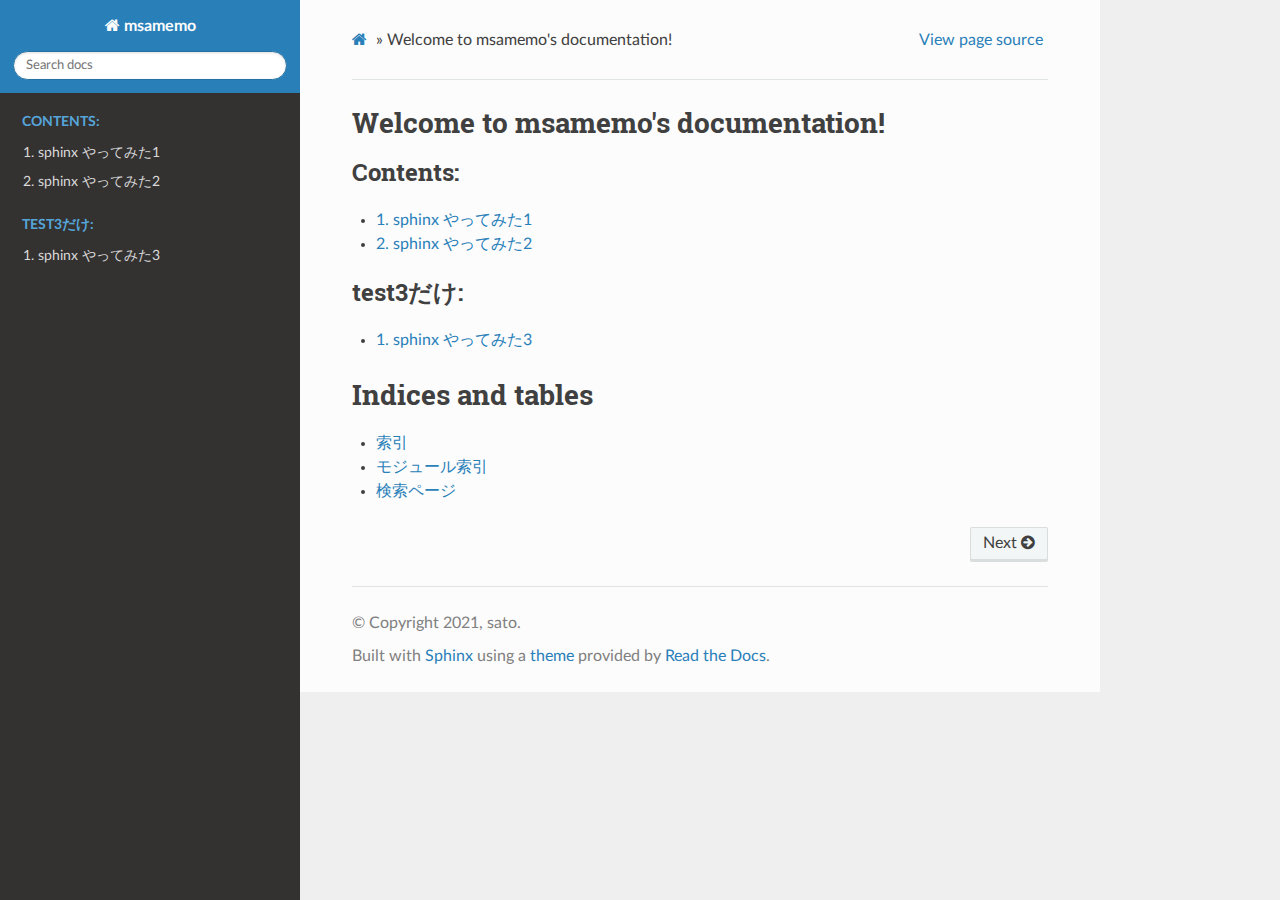
==== commit 4a8f4e8c: "second commit" ====
--- a/index.html
+++ b/index.html
@@ -1,70 +1,168 @@
-
 
 
 <!DOCTYPE html>
-
-<html lang="ja">
-  <head>
-    <meta charset="utf-8" />
-    <meta name="viewport" content="width=device-width, initial-scale=1.0" /><meta name="generator" content="Docutils 0.17.1: http://docutils.sourceforge.net/" />
-
-    <title>Welcome to msamemo&#39;s documentation! &#8212; msamemo 1.0.0 ドキュメント</title>
-    <link rel="stylesheet" type="text/css" href="_static/pygments.css" />
-    <link rel="stylesheet" type="text/css" href="_static/cloud.css" />
-    <link rel="stylesheet" href="https://fonts.googleapis.com/css?family=Noticia+Text:400,i,b,bi|Open+Sans:400,i,b,bi|Roboto+Mono:400,i,b,bi&amp;display=swap" type="text/css" />
-    
-    <script data-url_root="./" id="documentation_options" src="_static/documentation_options.js"></script>
-    <script src="_static/jquery.js"></script>
-    <script src="_static/underscore.js"></script>
-    <script src="_static/doctools.js"></script>
-    <script src="_static/translations.js"></script>
-
-    
-    
-     
-        <script src="_static/jquery.cookie.js"></script>
-    
-
-    
-     
-        <script src="_static/cloud.base.js"></script>
-    
-
-    
-     
-        <script src="_static/cloud.js"></script>
-    
-
+<html class="writer-html5" lang="ja" >
+<head>
+  <meta charset="utf-8" />
+  
+  <meta name="viewport" content="width=device-width, initial-scale=1.0" />
+  
+  <title>Welcome to msamemo&#39;s documentation! &mdash; msamemo 1.0.0 ドキュメント</title>
+  
+
+  
+  <link rel="stylesheet" href="_static/css/theme.css" type="text/css" />
+  <link rel="stylesheet" href="_static/pygments.css" type="text/css" />
+  <link rel="stylesheet" href="_static/pygments.css" type="text/css" />
+  <link rel="stylesheet" href="_static/css/theme.css" type="text/css" />
+
+  
+  
+
+  
+  
+
+  
+
+  
+  <!--[if lt IE 9]>
+    <script src="_static/js/html5shiv.min.js"></script>
+  <![endif]-->
+  
+    
+      <script type="text/javascript" id="documentation_options" data-url_root="./" src="_static/documentation_options.js"></script>
+        <script data-url_root="./" id="documentation_options" src="_static/documentation_options.js"></script>
+        <script src="_static/jquery.js"></script>
+        <script src="_static/underscore.js"></script>
+        <script src="_static/doctools.js"></script>
+        <script src="_static/translations.js"></script>
+    
+    <script type="text/javascript" src="_static/js/theme.js"></script>
+
+    
     <link rel="index" title="索引" href="genindex.html" />
     <link rel="search" title="検索" href="search.html" />
     <link rel="next" title="1. sphinx やってみた1" href="test/test1.html" /> 
-        <meta name="viewport" content="width=device-width, initial-scale=1">
-  </head><body>
-    <div class="relbar-top">
-        
-    <div class="related" role="navigation" aria-label="related navigation">
-      <h3>ナビゲーション</h3>
-      <ul>
-        <li class="right" style="margin-right: 10px">
-          <a href="genindex.html" title="総合索引"
-             accesskey="I">索引</a></li>
-        <li class="right" >
-          <a href="test/test1.html" title="1. sphinx やってみた1"
-             accesskey="N">次へ</a> &nbsp; &nbsp;</li>
-    <li><a href="#">msamemo 1.0.0 ドキュメント</a> &#187;</li>
-
-        <li class="nav-item nav-item-this"><a href="">Welcome to msamemo's documentation!</a></li> 
-      </ul>
-    </div>
-    </div>
-  
-
-    <div class="document">
-      <div class="documentwrapper">
-        <div class="bodywrapper">
-          <div class="body" role="main">
-            
-  <section id="welcome-to-msamemo-s-documentation">
+</head>
+
+<body class="wy-body-for-nav">
+
+   
+  <div class="wy-grid-for-nav">
+    
+    <nav data-toggle="wy-nav-shift" class="wy-nav-side">
+      <div class="wy-side-scroll">
+        <div class="wy-side-nav-search" >
+          
+
+          
+            <a href="#" class="icon icon-home"> msamemo
+          
+
+          
+          </a>
+
+          
+            
+            
+          
+
+          
+<div role="search">
+  <form id="rtd-search-form" class="wy-form" action="search.html" method="get">
+    <input type="text" name="q" placeholder="Search docs" />
+    <input type="hidden" name="check_keywords" value="yes" />
+    <input type="hidden" name="area" value="default" />
+  </form>
+</div>
+
+          
+        </div>
+
+        
+        <div class="wy-menu wy-menu-vertical" data-spy="affix" role="navigation" aria-label="main navigation">
+          
+            
+            
+              
+            
+            
+              <p class="caption"><span class="caption-text">Contents:</span></p>
+<ul>
+<li class="toctree-l1"><a class="reference internal" href="test/test1.html">1. sphinx やってみた1</a></li>
+<li class="toctree-l1"><a class="reference internal" href="test/test2.html">2. sphinx やってみた2</a></li>
+</ul>
+<p class="caption"><span class="caption-text">test3だけ:</span></p>
+<ul>
+<li class="toctree-l1"><a class="reference internal" href="test/test3.html">1. sphinx やってみた3</a></li>
+</ul>
+
+            
+          
+        </div>
+        
+      </div>
+    </nav>
+
+    <section data-toggle="wy-nav-shift" class="wy-nav-content-wrap">
+
+      
+      <nav class="wy-nav-top" aria-label="top navigation">
+        
+          <i data-toggle="wy-nav-top" class="fa fa-bars"></i>
+          <a href="#">msamemo</a>
+        
+      </nav>
+
+
+      <div class="wy-nav-content">
+        
+        <div class="rst-content">
+        
+          
+
+
+
+
+
+
+
+
+
+
+
+
+
+
+
+
+
+<div role="navigation" aria-label="breadcrumbs navigation">
+
+  <ul class="wy-breadcrumbs">
+    
+      <li><a href="#" class="icon icon-home"></a> &raquo;</li>
+        
+      <li>Welcome to msamemo's documentation!</li>
+    
+    
+      <li class="wy-breadcrumbs-aside">
+        
+          
+            <a href="_sources/index.rst.txt" rel="nofollow"> View page source</a>
+          
+        
+      </li>
+    
+  </ul>
+
+  
+  <hr/>
+</div>
+          <div role="main" class="document" itemscope="itemscope" itemtype="http://schema.org/Article">
+           <div itemprop="articleBody">
+            
+  <div class="section" id="welcome-to-msamemo-s-documentation">
 <h1>Welcome to msamemo's documentation!<a class="headerlink" href="#welcome-to-msamemo-s-documentation" title="このヘッドラインへのパーマリンク">¶</a></h1>
 <div class="toctree-wrapper compound">
 <p class="caption"><span class="caption-text">Contents:</span></p>
@@ -79,97 +177,61 @@
 <li class="toctree-l1"><a class="reference internal" href="test/test3.html">1. sphinx やってみた3</a></li>
 </ul>
 </div>
-</section>
-<section id="indices-and-tables">
+</div>
+<div class="section" id="indices-and-tables">
 <h1>Indices and tables<a class="headerlink" href="#indices-and-tables" title="このヘッドラインへのパーマリンク">¶</a></h1>
 <ul class="simple">
 <li><p><a class="reference internal" href="genindex.html"><span class="std std-ref">索引</span></a></p></li>
 <li><p><a class="reference internal" href="py-modindex.html"><span class="std std-ref">モジュール索引</span></a></p></li>
 <li><p><a class="reference internal" href="search.html"><span class="std std-ref">検索ページ</span></a></p></li>
 </ul>
-</section>
-
-
-            <div class="clearer"></div>
+</div>
+
+
+           </div>
+           
           </div>
+          <footer>
+    <div class="rst-footer-buttons" role="navigation" aria-label="footer navigation">
+        <a href="test/test1.html" class="btn btn-neutral float-right" title="1. sphinx やってみた1" accesskey="n" rel="next">Next <span class="fa fa-arrow-circle-right" aria-hidden="true"></span></a>
+    </div>
+
+  <hr/>
+
+  <div role="contentinfo">
+    <p>
+        &#169; Copyright 2021, sato.
+
+    </p>
+  </div>
+    
+    
+    
+    Built with <a href="https://www.sphinx-doc.org/">Sphinx</a> using a
+    
+    <a href="https://github.com/readthedocs/sphinx_rtd_theme">theme</a>
+    
+    provided by <a href="https://readthedocs.org">Read the Docs</a>. 
+
+</footer>
         </div>
       </div>
-      <div class="sphinxsidebar" role="navigation" aria-label="main navigation">
-        <div class="sphinxsidebarwrapper"><div class="sphinx-toc sphinxlocaltoc">
-    <h3><a href="#">Page contents</a></h3>
-    <ul>
-<li><a class="reference internal" href="#">Welcome to msamemo's documentation!</a><ul>
-</ul>
-</li>
-<li><a class="reference internal" href="#indices-and-tables">Indices and tables</a></li>
-</ul>
+
+    </section>
 
   </div>
-  <div class="sphinxnext">
-    <h4>Next page</h4>
-    <p class="topless"><a href="test/test1.html"
-                          title="Next page">&rarr; <span class="section-number">1. </span>sphinx やってみた1</a></p>
-  </div>
-  <div role="note" aria-label="source link">
-    <h3>このページ</h3>
-    <ul class="this-page-menu">
-      <li><a href="_sources/index.rst.txt"
-            rel="nofollow">ソースコードを表示</a></li>
-    </ul>
-   </div>
-<div id="searchbox" style="display: none" role="search">
-  <h3 id="searchlabel">クイック検索</h3>
-    <div class="searchformwrapper">
-    <form class="search" action="search.html" method="get">
-      <input type="text" name="q" aria-labelledby="searchlabel" />
-      <input type="submit" value="検索" />
-    </form>
-    </div>
-</div>
-<script>$('#searchbox').show(0);</script>
-        </div>
-      </div>
-    
-    
-        <div class="sidebar-toggle-group no-js">
-            
-            <button class="sidebar-toggle" id="sidebar-hide" title="Hide the sidebar menu">
-                 «
-                <span class="show-for-small">hide menu</span>
-                
-            </button>
-            <button class="sidebar-toggle" id="sidebar-show" title="Show the sidebar menu">
-                
-                <span class="show-for-small">menu</span>
-                <span class="hide-for-small">sidebar</span>
-                 »
-            </button>
-        </div>
-    
-      <div class="clearer"></div>
-    </div>
-    <div class="relbar-bottom">
-        
-    <div class="related" role="navigation" aria-label="related navigation">
-      <h3>ナビゲーション</h3>
-      <ul>
-        <li class="right" style="margin-right: 10px">
-          <a href="genindex.html" title="総合索引"
-             >索引</a></li>
-        <li class="right" >
-          <a href="test/test1.html" title="1. sphinx やってみた1"
-             >次へ</a> &nbsp; &nbsp;</li>
-    <li><a href="#">msamemo 1.0.0 ドキュメント</a> &#187;</li>
-
-        <li class="nav-item nav-item-this"><a href="">Welcome to msamemo's documentation!</a></li> 
-      </ul>
-    </div>
-    </div>
-
-    <div class="footer" role="contentinfo">
-        &#169; Copyright 2021, sato.
-      Created using <a href="https://www.sphinx-doc.org/">Sphinx</a> 4.0.2.
-    </div>
-    <!-- cloud_sptheme 1.4 -->
-  </body>
-</html>
+  
+
+  <script type="text/javascript">
+      jQuery(function () {
+          SphinxRtdTheme.Navigation.enable(true);
+      });
+  </script>
+
+  
+  
+    
+   
+
+</body>
+</html>--- a/_static/css/theme.css
+++ b/_static/css/theme.css
@@ -0,0 +1,4 @@
+html{box-sizing:border-box}*,:after,:before{box-sizing:inherit}article,aside,details,figcaption,figure,footer,header,hgroup,nav,section{display:block}audio,canvas,video{display:inline-block;*display:inline;*zoom:1}[hidden],audio:not([controls]){display:none}*{-webkit-box-sizing:border-box;-moz-box-sizing:border-box;box-sizing:border-box}html{font-size:100%;-webkit-text-size-adjust:100%;-ms-text-size-adjust:100%}body{margin:0}a:active,a:hover{outline:0}abbr[title]{border-bottom:1px dotted}b,strong{font-weight:700}blockquote{margin:0}dfn{font-style:italic}ins{background:#ff9;text-decoration:none}ins,mark{color:#000}mark{background:#ff0;font-style:italic;font-weight:700}.rst-content code,.rst-content tt,code,kbd,pre,samp{font-family:monospace,serif;_font-family:courier new,monospace;font-size:1em}pre{white-space:pre}q{quotes:none}q:after,q:before{content:"";content:none}small{font-size:85%}sub,sup{font-size:75%;line-height:0;position:relative;vertical-align:baseline}sup{top:-.5em}sub{bottom:-.25em}dl,ol,ul{margin:0;padding:0;list-style:none;list-style-image:none}li{list-style:none}dd{margin:0}img{border:0;-ms-interpolation-mode:bicubic;vertical-align:middle;max-width:100%}svg:not(:root){overflow:hidden}figure,form{margin:0}label{cursor:pointer}button,input,select,textarea{font-size:100%;margin:0;vertical-align:baseline;*vertical-align:middle}button,input{line-height:normal}button,input[type=button],input[type=reset],input[type=submit]{cursor:pointer;-webkit-appearance:button;*overflow:visible}button[disabled],input[disabled]{cursor:default}input[type=search]{-webkit-appearance:textfield;-moz-box-sizing:content-box;-webkit-box-sizing:content-box;box-sizing:content-box}textarea{resize:vertical}table{border-collapse:collapse;border-spacing:0}td{vertical-align:top}.chromeframe{margin:.2em 0;background:#ccc;color:#000;padding:.2em 0}.ir{display:block;border:0;text-indent:-999em;overflow:hidden;background-color:transparent;background-repeat:no-repeat;text-align:left;direction:ltr;*line-height:0}.ir br{display:none}.hidden{display:none!important;visibility:hidden}.visuallyhidden{border:0;clip:rect(0 0 0 0);height:1px;margin:-1px;overflow:hidden;padding:0;position:absolute;width:1px}.visuallyhidden.focusable:active,.visuallyhidden.focusable:focus{clip:auto;height:auto;margin:0;overflow:visible;position:static;width:auto}.invisible{visibility:hidden}.relative{position:relative}big,small{font-size:100%}@media print{body,html,section{background:none!important}*{box-shadow:none!important;text-shadow:none!important;filter:none!important;-ms-filter:none!important}a,a:visited{text-decoration:underline}.ir a:after,a[href^="#"]:after,a[href^="javascript:"]:after{content:""}blockquote,pre{page-break-inside:avoid}thead{display:table-header-group}img,tr{page-break-inside:avoid}img{max-width:100%!important}@page{margin:.5cm}.rst-content .toctree-wrapper>p.caption,h2,h3,p{orphans:3;widows:3}.rst-content .toctree-wrapper>p.caption,h2,h3{page-break-after:avoid}}.btn,.fa:before,.icon:before,.rst-content .admonition,.rst-content .admonition-title:before,.rst-content .admonition-todo,.rst-content .attention,.rst-content .caution,.rst-content .code-block-caption .headerlink:before,.rst-content .danger,.rst-content .error,.rst-content .hint,.rst-content .important,.rst-content .note,.rst-content .seealso,.rst-content .tip,.rst-content .warning,.rst-content code.download span:first-child:before,.rst-content dl dt .headerlink:before,.rst-content h1 .headerlink:before,.rst-content h2 .headerlink:before,.rst-content h3 .headerlink:before,.rst-content h4 .headerlink:before,.rst-content h5 .headerlink:before,.rst-content h6 .headerlink:before,.rst-content p.caption .headerlink:before,.rst-content table>caption .headerlink:before,.rst-content tt.download span:first-child:before,.wy-alert,.wy-dropdown .caret:before,.wy-inline-validate.wy-inline-validate-danger .wy-input-context:before,.wy-inline-validate.wy-inline-validate-info .wy-input-context:before,.wy-inline-validate.wy-inline-validate-success .wy-input-context:before,.wy-inline-validate.wy-inline-validate-warning .wy-input-context:before,.wy-menu-vertical li.current>a,.wy-menu-vertical li.current>a span.toctree-expand:before,.wy-menu-vertical li.on a,.wy-menu-vertical li.on a span.toctree-expand:before,.wy-menu-vertical li span.toctree-expand:before,.wy-nav-top a,.wy-side-nav-search .wy-dropdown>a,.wy-side-nav-search>a,input[type=color],input[type=date],input[type=datetime-local],input[type=datetime],input[type=email],input[type=month],input[type=number],input[type=password],input[type=search],input[type=tel],input[type=text],input[type=time],input[type=url],input[type=week],select,textarea{-webkit-font-smoothing:antialiased}.clearfix{*zoom:1}.clearfix:after,.clearfix:before{display:table;content:""}.clearfix:after{clear:both}/*!
+ *  Font Awesome 4.7.0 by @davegandy - http://fontawesome.io - @fontawesome
+ *  License - http://fontawesome.io/license (Font: SIL OFL 1.1, CSS: MIT License)
+ */@font-face{font-family:FontAwesome;src:url(fonts/fontawesome-webfont.eot?674f50d287a8c48dc19ba404d20fe713);src:url(fonts/fontawesome-webfont.eot?674f50d287a8c48dc19ba404d20fe713?#iefix&v=4.7.0) format("embedded-opentype"),url(fonts/fontawesome-webfont.woff2?af7ae505a9eed503f8b8e6982036873e) format("woff2"),url(fonts/fontawesome-webfont.woff?fee66e712a8a08eef5805a46892932ad) format("woff"),url(fonts/fontawesome-webfont.ttf?b06871f281fee6b241d60582ae9369b9) format("truetype"),url(fonts/fontawesome-webfont.svg?912ec66d7572ff821749319396470bde#fontawesomeregular) format("svg");font-weight:400;font-style:normal}.fa,.icon,.rst-content .admonition-title,.rst-content .code-block-caption .headerlink,.rst-content code.download span:first-child,.rst-content dl dt .headerlink,.rst-content h1 .headerlink,.rst-content h2 .headerlink,.rst-content h3 .headerlink,.rst-content h4 .headerlink,.rst-content h5 .headerlink,.rst-content h6 .headerlink,.rst-content p.caption .headerlink,.rst-content table>caption .headerlink,.rst-content tt.download span:first-child,.wy-menu-vertical li.current>a span.toctree-expand,.wy-menu-vertical li.on a span.toctree-expand,.wy-menu-vertical li span.toctree-expand{display:inline-block;font:normal normal normal 14px/1 FontAwesome;font-size:inherit;text-rendering:auto;-webkit-font-smoothing:antialiased;-moz-osx-font-smoothing:grayscale}.fa-lg{font-size:1.33333em;line-height:.75em;vertical-align:-15%}.fa-2x{font-size:2em}.fa-3x{font-size:3em}.fa-4x{font-size:4em}.fa-5x{font-size:5em}.fa-fw{width:1.28571em;text-align:center}.fa-ul{padding-left:0;margin-left:2.14286em;list-style-type:none}.fa-ul>li{position:relative}.fa-li{position:absolute;left:-2.14286em;width:2.14286em;top:.14286em;text-align:center}.fa-li.fa-lg{left:-1.85714em}.fa-border{padding:.2em .25em .15em;border:.08em solid #eee;border-radius:.1em}.fa-pull-left{float:left}.fa-pull-right{float:right}.fa-pull-left.icon,.fa.fa-pull-left,.rst-content .code-block-caption .fa-pull-left.headerlink,.rst-content .fa-pull-left.admonition-title,.rst-content code.download span.fa-pull-left:first-child,.rst-content dl dt .fa-pull-left.headerlink,.rst-content h1 .fa-pull-left.headerlink,.rst-content h2 .fa-pull-left.headerlink,.rst-content h3 .fa-pull-left.headerlink,.rst-content h4 .fa-pull-left.headerlink,.rst-content h5 .fa-pull-left.headerlink,.rst-content h6 .fa-pull-left.headerlink,.rst-content p.caption .fa-pull-left.headerlink,.rst-content table>caption .fa-pull-left.headerlink,.rst-content tt.download span.fa-pull-left:first-child,.wy-menu-vertical li.current>a span.fa-pull-left.toctree-expand,.wy-menu-vertical li.on a span.fa-pull-left.toctree-expand,.wy-menu-vertical li span.fa-pull-left.toctree-expand{margin-right:.3em}.fa-pull-right.icon,.fa.fa-pull-right,.rst-content .code-block-caption .fa-pull-right.headerlink,.rst-content .fa-pull-right.admonition-title,.rst-content code.download span.fa-pull-right:first-child,.rst-content dl dt .fa-pull-right.headerlink,.rst-content h1 .fa-pull-right.headerlink,.rst-content h2 .fa-pull-right.headerlink,.rst-content h3 .fa-pull-right.headerlink,.rst-content h4 .fa-pull-right.headerlink,.rst-content h5 .fa-pull-right.headerlink,.rst-content h6 .fa-pull-right.headerlink,.rst-content p.caption .fa-pull-right.headerlink,.rst-content table>caption .fa-pull-right.headerlink,.rst-content tt.download span.fa-pull-right:first-child,.wy-menu-vertical li.current>a span.fa-pull-right.toctree-expand,.wy-menu-vertical li.on a span.fa-pull-right.toctree-expand,.wy-menu-vertical li span.fa-pull-right.toctree-expand{margin-left:.3em}.pull-right{float:right}.pull-left{float:left}.fa.pull-left,.pull-left.icon,.rst-content .code-block-caption .pull-left.headerlink,.rst-content .pull-left.admonition-title,.rst-content code.download span.pull-left:first-child,.rst-content dl dt .pull-left.headerlink,.rst-content h1 .pull-left.headerlink,.rst-content h2 .pull-left.headerlink,.rst-content h3 .pull-left.headerlink,.rst-content h4 .pull-left.headerlink,.rst-content h5 .pull-left.headerlink,.rst-content h6 .pull-left.headerlink,.rst-content p.caption .pull-left.headerlink,.rst-content table>caption .pull-left.headerlink,.rst-content tt.download span.pull-left:first-child,.wy-menu-vertical li.current>a span.pull-left.toctree-expand,.wy-menu-vertical li.on a span.pull-left.toctree-expand,.wy-menu-vertical li span.pull-left.toctree-expand{margin-right:.3em}.fa.pull-right,.pull-right.icon,.rst-content .code-block-caption .pull-right.headerlink,.rst-content .pull-right.admonition-title,.rst-content code.download span.pull-right:first-child,.rst-content dl dt .pull-right.headerlink,.rst-content h1 .pull-right.headerlink,.rst-content h2 .pull-right.headerlink,.rst-content h3 .pull-right.headerlink,.rst-content h4 .pull-right.headerlink,.rst-content h5 .pull-right.headerlink,.rst-content h6 .pull-right.headerlink,.rst-content p.caption .pull-right.headerlink,.rst-content table>caption .pull-right.headerlink,.rst-content tt.download span.pull-right:first-child,.wy-menu-vertical li.current>a span.pull-right.toctree-expand,.wy-menu-vertical li.on a span.pull-right.toctree-expand,.wy-menu-vertical li span.pull-right.toctree-expand{margin-left:.3em}.fa-spin{-webkit-animation:fa-spin 2s linear infinite;animation:fa-spin 2s linear infinite}.fa-pulse{-webkit-animation:fa-spin 1s steps(8) infinite;animation:fa-spin 1s steps(8) infinite}@-webkit-keyframes fa-spin{0%{-webkit-transform:rotate(0deg);transform:rotate(0deg)}to{-webkit-transform:rotate(359deg);transform:rotate(359deg)}}@keyframes fa-spin{0%{-webkit-transform:rotate(0deg);transform:rotate(0deg)}to{-webkit-transform:rotate(359deg);transform:rotate(359deg)}}.fa-rotate-90{-ms-filter:"progid:DXImageTransform.Microsoft.BasicImage(rotation=1)";-webkit-transform:rotate(90deg);-ms-transform:rotate(90deg);transform:rotate(90deg)}.fa-rotate-180{-ms-filter:"progid:DXImageTransform.Microsoft.BasicImage(rotation=2)";-webkit-transform:rotate(180deg);-ms-transform:rotate(180deg);transform:rotate(180deg)}.fa-rotate-270{-ms-filter:"progid:DXImageTransform.Microsoft.BasicImage(rotation=3)";-webkit-transform:rotate(270deg);-ms-transform:rotate(270deg);transform:rotate(270deg)}.fa-flip-horizontal{-ms-filter:"progid:DXImageTransform.Microsoft.BasicImage(rotation=0, mirror=1)";-webkit-transform:scaleX(-1);-ms-transform:scaleX(-1);transform:scaleX(-1)}.fa-flip-vertical{-ms-filter:"progid:DXImageTransform.Microsoft.BasicImage(rotation=2, mirror=1)";-webkit-transform:scaleY(-1);-ms-transform:scaleY(-1);transform:scaleY(-1)}:root .fa-flip-horizontal,:root .fa-flip-vertical,:root .fa-rotate-90,:root .fa-rotate-180,:root .fa-rotate-270{filter:none}.fa-stack{position:relative;display:inline-block;width:2em;height:2em;line-height:2em;vertical-align:middle}.fa-stack-1x,.fa-stack-2x{position:absolute;left:0;width:100%;text-align:center}.fa-stack-1x{line-height:inherit}.fa-stack-2x{font-size:2em}.fa-inverse{color:#fff}.fa-glass:before{content:""}.fa-music:before{content:""}.fa-search:before,.icon-search:before{content:""}.fa-envelope-o:before{content:""}.fa-heart:before{content:""}.fa-star:before{content:""}.fa-star-o:before{content:""}.fa-user:before{content:""}.fa-film:before{content:""}.fa-th-large:before{content:""}.fa-th:before{content:""}.fa-th-list:before{content:""}.fa-check:before{content:""}.fa-close:before,.fa-remove:before,.fa-times:before{content:""}.fa-search-plus:before{content:""}.fa-search-minus:before{content:""}.fa-power-off:before{content:""}.fa-signal:before{content:""}.fa-cog:before,.fa-gear:before{content:""}.fa-trash-o:before{content:""}.fa-home:before,.icon-home:before{content:""}.fa-file-o:before{content:""}.fa-clock-o:before{content:""}.fa-road:before{content:""}.fa-download:before,.rst-content code.download span:first-child:before,.rst-content tt.download span:first-child:before{content:""}.fa-arrow-circle-o-down:before{content:""}.fa-arrow-circle-o-up:before{content:""}.fa-inbox:before{content:""}.fa-play-circle-o:before{content:""}.fa-repeat:before,.fa-rotate-right:before{content:""}.fa-refresh:before{content:""}.fa-list-alt:before{content:""}.fa-lock:before{content:""}.fa-flag:before{content:""}.fa-headphones:before{content:""}.fa-volume-off:before{content:""}.fa-volume-down:before{content:""}.fa-volume-up:before{content:""}.fa-qrcode:before{content:""}.fa-barcode:before{content:""}.fa-tag:before{content:""}.fa-tags:before{content:""}.fa-book:before,.icon-book:before{content:""}.fa-bookmark:before{content:""}.fa-print:before{content:""}.fa-camera:before{content:""}.fa-font:before{content:""}.fa-bold:before{content:""}.fa-italic:before{content:""}.fa-text-height:before{content:""}.fa-text-width:before{content:""}.fa-align-left:before{content:""}.fa-align-center:before{content:""}.fa-align-right:before{content:""}.fa-align-justify:before{content:""}.fa-list:before{content:""}.fa-dedent:before,.fa-outdent:before{content:""}.fa-indent:before{content:""}.fa-video-camera:before{content:""}.fa-image:before,.fa-photo:before,.fa-picture-o:before{content:""}.fa-pencil:before{content:""}.fa-map-marker:before{content:""}.fa-adjust:before{content:""}.fa-tint:before{content:""}.fa-edit:before,.fa-pencil-square-o:before{content:""}.fa-share-square-o:before{content:""}.fa-check-square-o:before{content:""}.fa-arrows:before{content:""}.fa-step-backward:before{content:""}.fa-fast-backward:before{content:""}.fa-backward:before{content:""}.fa-play:before{content:""}.fa-pause:before{content:""}.fa-stop:before{content:""}.fa-forward:before{content:""}.fa-fast-forward:before{content:""}.fa-step-forward:before{content:""}.fa-eject:before{content:""}.fa-chevron-left:before{content:""}.fa-chevron-right:before{content:""}.fa-plus-circle:before{content:""}.fa-minus-circle:before{content:""}.fa-times-circle:before,.wy-inline-validate.wy-inline-validate-danger .wy-input-context:before{content:""}.fa-check-circle:before,.wy-inline-validate.wy-inline-validate-success .wy-input-context:before{content:""}.fa-question-circle:before{content:""}.fa-info-circle:before{content:""}.fa-crosshairs:before{content:""}.fa-times-circle-o:before{content:""}.fa-check-circle-o:before{content:""}.fa-ban:before{content:""}.fa-arrow-left:before{content:""}.fa-arrow-right:before{content:""}.fa-arrow-up:before{content:""}.fa-arrow-down:before{content:""}.fa-mail-forward:before,.fa-share:before{content:""}.fa-expand:before{content:""}.fa-compress:before{content:""}.fa-plus:before{content:""}.fa-minus:before{content:""}.fa-asterisk:before{content:""}.fa-exclamation-circle:before,.rst-content .admonition-title:before,.wy-inline-validate.wy-inline-validate-info .wy-input-context:before,.wy-inline-validate.wy-inline-validate-warning .wy-input-context:before{content:""}.fa-gift:before{content:""}.fa-leaf:before{content:""}.fa-fire:before,.icon-fire:before{content:""}.fa-eye:before{content:""}.fa-eye-slash:before{content:""}.fa-exclamation-triangle:before,.fa-warning:before{content:""}.fa-plane:before{content:""}.fa-calendar:before{content:""}.fa-random:before{content:""}.fa-comment:before{content:""}.fa-magnet:before{content:""}.fa-chevron-up:before{content:""}.fa-chevron-down:before{content:""}.fa-retweet:before{content:""}.fa-shopping-cart:before{content:""}.fa-folder:before{content:""}.fa-folder-open:before{content:""}.fa-arrows-v:before{content:""}.fa-arrows-h:before{content:""}.fa-bar-chart-o:before,.fa-bar-chart:before{content:""}.fa-twitter-square:before{content:""}.fa-facebook-square:before{content:""}.fa-camera-retro:before{content:""}.fa-key:before{content:""}.fa-cogs:before,.fa-gears:before{content:""}.fa-comments:before{content:""}.fa-thumbs-o-up:before{content:""}.fa-thumbs-o-down:before{content:""}.fa-star-half:before{content:""}.fa-heart-o:before{content:""}.fa-sign-out:before{content:""}.fa-linkedin-square:before{content:""}.fa-thumb-tack:before{content:""}.fa-external-link:before{content:""}.fa-sign-in:before{content:""}.fa-trophy:before{content:""}.fa-github-square:before{content:""}.fa-upload:before{content:""}.fa-lemon-o:before{content:""}.fa-phone:before{content:""}.fa-square-o:before{content:""}.fa-bookmark-o:before{content:""}.fa-phone-square:before{content:""}.fa-twitter:before{content:""}.fa-facebook-f:before,.fa-facebook:before{content:""}.fa-github:before,.icon-github:before{content:""}.fa-unlock:before{content:""}.fa-credit-card:before{content:""}.fa-feed:before,.fa-rss:before{content:""}.fa-hdd-o:before{content:""}.fa-bullhorn:before{content:""}.fa-bell:before{content:""}.fa-certificate:before{content:""}.fa-hand-o-right:before{content:""}.fa-hand-o-left:before{content:""}.fa-hand-o-up:before{content:""}.fa-hand-o-down:before{content:""}.fa-arrow-circle-left:before,.icon-circle-arrow-left:before{content:""}.fa-arrow-circle-right:before,.icon-circle-arrow-right:before{content:""}.fa-arrow-circle-up:before{content:""}.fa-arrow-circle-down:before{content:""}.fa-globe:before{content:""}.fa-wrench:before{content:""}.fa-tasks:before{content:""}.fa-filter:before{content:""}.fa-briefcase:before{content:""}.fa-arrows-alt:before{content:""}.fa-group:before,.fa-users:before{content:""}.fa-chain:before,.fa-link:before,.icon-link:before{content:""}.fa-cloud:before{content:""}.fa-flask:before{content:""}.fa-cut:before,.fa-scissors:before{content:""}.fa-copy:before,.fa-files-o:before{content:""}.fa-paperclip:before{content:""}.fa-floppy-o:before,.fa-save:before{content:""}.fa-square:before{content:""}.fa-bars:before,.fa-navicon:before,.fa-reorder:before{content:""}.fa-list-ul:before{content:""}.fa-list-ol:before{content:""}.fa-strikethrough:before{content:""}.fa-underline:before{content:""}.fa-table:before{content:""}.fa-magic:before{content:""}.fa-truck:before{content:""}.fa-pinterest:before{content:""}.fa-pinterest-square:before{content:""}.fa-google-plus-square:before{content:""}.fa-google-plus:before{content:""}.fa-money:before{content:""}.fa-caret-down:before,.icon-caret-down:before,.wy-dropdown .caret:before{content:""}.fa-caret-up:before{content:""}.fa-caret-left:before{content:""}.fa-caret-right:before{content:""}.fa-columns:before{content:""}.fa-sort:before,.fa-unsorted:before{content:""}.fa-sort-desc:before,.fa-sort-down:before{content:""}.fa-sort-asc:before,.fa-sort-up:before{content:""}.fa-envelope:before{content:""}.fa-linkedin:before{content:""}.fa-rotate-left:before,.fa-undo:before{content:""}.fa-gavel:before,.fa-legal:before{content:""}.fa-dashboard:before,.fa-tachometer:before{content:""}.fa-comment-o:before{content:""}.fa-comments-o:before{content:""}.fa-bolt:before,.fa-flash:before{content:""}.fa-sitemap:before{content:""}.fa-umbrella:before{content:""}.fa-clipboard:before,.fa-paste:before{content:""}.fa-lightbulb-o:before{content:""}.fa-exchange:before{content:""}.fa-cloud-download:before{content:""}.fa-cloud-upload:before{content:""}.fa-user-md:before{content:""}.fa-stethoscope:before{content:""}.fa-suitcase:before{content:""}.fa-bell-o:before{content:""}.fa-coffee:before{content:""}.fa-cutlery:before{content:""}.fa-file-text-o:before{content:""}.fa-building-o:before{content:""}.fa-hospital-o:before{content:""}.fa-ambulance:before{content:""}.fa-medkit:before{content:""}.fa-fighter-jet:before{content:""}.fa-beer:before{content:""}.fa-h-square:before{content:""}.fa-plus-square:before{content:""}.fa-angle-double-left:before{content:""}.fa-angle-double-right:before{content:""}.fa-angle-double-up:before{content:""}.fa-angle-double-down:before{content:""}.fa-angle-left:before{content:""}.fa-angle-right:before{content:""}.fa-angle-up:before{content:""}.fa-angle-down:before{content:""}.fa-desktop:before{content:""}.fa-laptop:before{content:""}.fa-tablet:before{content:""}.fa-mobile-phone:before,.fa-mobile:before{content:""}.fa-circle-o:before{content:""}.fa-quote-left:before{content:""}.fa-quote-right:before{content:""}.fa-spinner:before{content:""}.fa-circle:before{content:""}.fa-mail-reply:before,.fa-reply:before{content:""}.fa-github-alt:before{content:""}.fa-folder-o:before{content:""}.fa-folder-open-o:before{content:""}.fa-smile-o:before{content:""}.fa-frown-o:before{content:""}.fa-meh-o:before{content:""}.fa-gamepad:before{content:""}.fa-keyboard-o:before{content:""}.fa-flag-o:before{content:""}.fa-flag-checkered:before{content:""}.fa-terminal:before{content:""}.fa-code:before{content:""}.fa-mail-reply-all:before,.fa-reply-all:before{content:""}.fa-star-half-empty:before,.fa-star-half-full:before,.fa-star-half-o:before{content:""}.fa-location-arrow:before{content:""}.fa-crop:before{content:""}.fa-code-fork:before{content:""}.fa-chain-broken:before,.fa-unlink:before{content:""}.fa-question:before{content:""}.fa-info:before{content:""}.fa-exclamation:before{content:""}.fa-superscript:before{content:""}.fa-subscript:before{content:""}.fa-eraser:before{content:""}.fa-puzzle-piece:before{content:""}.fa-microphone:before{content:""}.fa-microphone-slash:before{content:""}.fa-shield:before{content:""}.fa-calendar-o:before{content:""}.fa-fire-extinguisher:before{content:""}.fa-rocket:before{content:""}.fa-maxcdn:before{content:""}.fa-chevron-circle-left:before{content:""}.fa-chevron-circle-right:before{content:""}.fa-chevron-circle-up:before{content:""}.fa-chevron-circle-down:before{content:""}.fa-html5:before{content:""}.fa-css3:before{content:""}.fa-anchor:before{content:""}.fa-unlock-alt:before{content:""}.fa-bullseye:before{content:""}.fa-ellipsis-h:before{content:""}.fa-ellipsis-v:before{content:""}.fa-rss-square:before{content:""}.fa-play-circle:before{content:""}.fa-ticket:before{content:""}.fa-minus-square:before{content:""}.fa-minus-square-o:before,.wy-menu-vertical li.current>a span.toctree-expand:before,.wy-menu-vertical li.on a span.toctree-expand:before{content:""}.fa-level-up:before{content:""}.fa-level-down:before{content:""}.fa-check-square:before{content:""}.fa-pencil-square:before{content:""}.fa-external-link-square:before{content:""}.fa-share-square:before{content:""}.fa-compass:before{content:""}.fa-caret-square-o-down:before,.fa-toggle-down:before{content:""}.fa-caret-square-o-up:before,.fa-toggle-up:before{content:""}.fa-caret-square-o-right:before,.fa-toggle-right:before{content:""}.fa-eur:before,.fa-euro:before{content:""}.fa-gbp:before{content:""}.fa-dollar:before,.fa-usd:before{content:""}.fa-inr:before,.fa-rupee:before{content:""}.fa-cny:before,.fa-jpy:before,.fa-rmb:before,.fa-yen:before{content:""}.fa-rouble:before,.fa-rub:before,.fa-ruble:before{content:""}.fa-krw:before,.fa-won:before{content:""}.fa-bitcoin:before,.fa-btc:before{content:""}.fa-file:before{content:""}.fa-file-text:before{content:""}.fa-sort-alpha-asc:before{content:""}.fa-sort-alpha-desc:before{content:""}.fa-sort-amount-asc:before{content:""}.fa-sort-amount-desc:before{content:""}.fa-sort-numeric-asc:before{content:""}.fa-sort-numeric-desc:before{content:""}.fa-thumbs-up:before{content:""}.fa-thumbs-down:before{content:""}.fa-youtube-square:before{content:""}.fa-youtube:before{content:""}.fa-xing:before{content:""}.fa-xing-square:before{content:""}.fa-youtube-play:before{content:""}.fa-dropbox:before{content:""}.fa-stack-overflow:before{content:""}.fa-instagram:before{content:""}.fa-flickr:before{content:""}.fa-adn:before{content:""}.fa-bitbucket:before,.icon-bitbucket:before{content:""}.fa-bitbucket-square:before{content:""}.fa-tumblr:before{content:""}.fa-tumblr-square:before{content:""}.fa-long-arrow-down:before{content:""}.fa-long-arrow-up:before{content:""}.fa-long-arrow-left:before{content:""}.fa-long-arrow-right:before{content:""}.fa-apple:before{content:""}.fa-windows:before{content:""}.fa-android:before{content:""}.fa-linux:before{content:""}.fa-dribbble:before{content:""}.fa-skype:before{content:""}.fa-foursquare:before{content:""}.fa-trello:before{content:""}.fa-female:before{content:""}.fa-male:before{content:""}.fa-gittip:before,.fa-gratipay:before{content:""}.fa-sun-o:before{content:""}.fa-moon-o:before{content:""}.fa-archive:before{content:""}.fa-bug:before{content:""}.fa-vk:before{content:""}.fa-weibo:before{content:""}.fa-renren:before{content:""}.fa-pagelines:before{content:""}.fa-stack-exchange:before{content:""}.fa-arrow-circle-o-right:before{content:""}.fa-arrow-circle-o-left:before{content:""}.fa-caret-square-o-left:before,.fa-toggle-left:before{content:""}.fa-dot-circle-o:before{content:""}.fa-wheelchair:before{content:""}.fa-vimeo-square:before{content:""}.fa-try:before,.fa-turkish-lira:before{content:""}.fa-plus-square-o:before,.wy-menu-vertical li span.toctree-expand:before{content:""}.fa-space-shuttle:before{content:""}.fa-slack:before{content:""}.fa-envelope-square:before{content:""}.fa-wordpress:before{content:""}.fa-openid:before{content:""}.fa-bank:before,.fa-institution:before,.fa-university:before{content:""}.fa-graduation-cap:before,.fa-mortar-board:before{content:""}.fa-yahoo:before{content:""}.fa-google:before{content:""}.fa-reddit:before{content:""}.fa-reddit-square:before{content:""}.fa-stumbleupon-circle:before{content:""}.fa-stumbleupon:before{content:""}.fa-delicious:before{content:""}.fa-digg:before{content:""}.fa-pied-piper-pp:before{content:""}.fa-pied-piper-alt:before{content:""}.fa-drupal:before{content:""}.fa-joomla:before{content:""}.fa-language:before{content:""}.fa-fax:before{content:""}.fa-building:before{content:""}.fa-child:before{content:""}.fa-paw:before{content:""}.fa-spoon:before{content:""}.fa-cube:before{content:""}.fa-cubes:before{content:""}.fa-behance:before{content:""}.fa-behance-square:before{content:""}.fa-steam:before{content:""}.fa-steam-square:before{content:""}.fa-recycle:before{content:""}.fa-automobile:before,.fa-car:before{content:""}.fa-cab:before,.fa-taxi:before{content:""}.fa-tree:before{content:""}.fa-spotify:before{content:""}.fa-deviantart:before{content:""}.fa-soundcloud:before{content:""}.fa-database:before{content:""}.fa-file-pdf-o:before{content:""}.fa-file-word-o:before{content:""}.fa-file-excel-o:before{content:""}.fa-file-powerpoint-o:before{content:""}.fa-file-image-o:before,.fa-file-photo-o:before,.fa-file-picture-o:before{content:""}.fa-file-archive-o:before,.fa-file-zip-o:before{content:""}.fa-file-audio-o:before,.fa-file-sound-o:before{content:""}.fa-file-movie-o:before,.fa-file-video-o:before{content:""}.fa-file-code-o:before{content:""}.fa-vine:before{content:""}.fa-codepen:before{content:""}.fa-jsfiddle:before{content:""}.fa-life-bouy:before,.fa-life-buoy:before,.fa-life-ring:before,.fa-life-saver:before,.fa-support:before{content:""}.fa-circle-o-notch:before{content:""}.fa-ra:before,.fa-rebel:before,.fa-resistance:before{content:""}.fa-empire:before,.fa-ge:before{content:""}.fa-git-square:before{content:""}.fa-git:before{content:""}.fa-hacker-news:before,.fa-y-combinator-square:before,.fa-yc-square:before{content:""}.fa-tencent-weibo:before{content:""}.fa-qq:before{content:""}.fa-wechat:before,.fa-weixin:before{content:""}.fa-paper-plane:before,.fa-send:before{content:""}.fa-paper-plane-o:before,.fa-send-o:before{content:""}.fa-history:before{content:""}.fa-circle-thin:before{content:""}.fa-header:before{content:""}.fa-paragraph:before{content:""}.fa-sliders:before{content:""}.fa-share-alt:before{content:""}.fa-share-alt-square:before{content:""}.fa-bomb:before{content:""}.fa-futbol-o:before,.fa-soccer-ball-o:before{content:""}.fa-tty:before{content:""}.fa-binoculars:before{content:""}.fa-plug:before{content:""}.fa-slideshare:before{content:""}.fa-twitch:before{content:""}.fa-yelp:before{content:""}.fa-newspaper-o:before{content:""}.fa-wifi:before{content:""}.fa-calculator:before{content:""}.fa-paypal:before{content:""}.fa-google-wallet:before{content:""}.fa-cc-visa:before{content:""}.fa-cc-mastercard:before{content:""}.fa-cc-discover:before{content:""}.fa-cc-amex:before{content:""}.fa-cc-paypal:before{content:""}.fa-cc-stripe:before{content:""}.fa-bell-slash:before{content:""}.fa-bell-slash-o:before{content:""}.fa-trash:before{content:""}.fa-copyright:before{content:""}.fa-at:before{content:""}.fa-eyedropper:before{content:""}.fa-paint-brush:before{content:""}.fa-birthday-cake:before{content:""}.fa-area-chart:before{content:""}.fa-pie-chart:before{content:""}.fa-line-chart:before{content:""}.fa-lastfm:before{content:""}.fa-lastfm-square:before{content:""}.fa-toggle-off:before{content:""}.fa-toggle-on:before{content:""}.fa-bicycle:before{content:""}.fa-bus:before{content:""}.fa-ioxhost:before{content:""}.fa-angellist:before{content:""}.fa-cc:before{content:""}.fa-ils:before,.fa-shekel:before,.fa-sheqel:before{content:""}.fa-meanpath:before{content:""}.fa-buysellads:before{content:""}.fa-connectdevelop:before{content:""}.fa-dashcube:before{content:""}.fa-forumbee:before{content:""}.fa-leanpub:before{content:""}.fa-sellsy:before{content:""}.fa-shirtsinbulk:before{content:""}.fa-simplybuilt:before{content:""}.fa-skyatlas:before{content:""}.fa-cart-plus:before{content:""}.fa-cart-arrow-down:before{content:""}.fa-diamond:before{content:""}.fa-ship:before{content:""}.fa-user-secret:before{content:""}.fa-motorcycle:before{content:""}.fa-street-view:before{content:""}.fa-heartbeat:before{content:""}.fa-venus:before{content:""}.fa-mars:before{content:""}.fa-mercury:before{content:""}.fa-intersex:before,.fa-transgender:before{content:""}.fa-transgender-alt:before{content:""}.fa-venus-double:before{content:""}.fa-mars-double:before{content:""}.fa-venus-mars:before{content:""}.fa-mars-stroke:before{content:""}.fa-mars-stroke-v:before{content:""}.fa-mars-stroke-h:before{content:""}.fa-neuter:before{content:""}.fa-genderless:before{content:""}.fa-facebook-official:before{content:""}.fa-pinterest-p:before{content:""}.fa-whatsapp:before{content:""}.fa-server:before{content:""}.fa-user-plus:before{content:""}.fa-user-times:before{content:""}.fa-bed:before,.fa-hotel:before{content:""}.fa-viacoin:before{content:""}.fa-train:before{content:""}.fa-subway:before{content:""}.fa-medium:before{content:""}.fa-y-combinator:before,.fa-yc:before{content:""}.fa-optin-monster:before{content:""}.fa-opencart:before{content:""}.fa-expeditedssl:before{content:""}.fa-battery-4:before,.fa-battery-full:before,.fa-battery:before{content:""}.fa-battery-3:before,.fa-battery-three-quarters:before{content:""}.fa-battery-2:before,.fa-battery-half:before{content:""}.fa-battery-1:before,.fa-battery-quarter:before{content:""}.fa-battery-0:before,.fa-battery-empty:before{content:""}.fa-mouse-pointer:before{content:""}.fa-i-cursor:before{content:""}.fa-object-group:before{content:""}.fa-object-ungroup:before{content:""}.fa-sticky-note:before{content:""}.fa-sticky-note-o:before{content:""}.fa-cc-jcb:before{content:""}.fa-cc-diners-club:before{content:""}.fa-clone:before{content:""}.fa-balance-scale:before{content:""}.fa-hourglass-o:before{content:""}.fa-hourglass-1:before,.fa-hourglass-start:before{content:""}.fa-hourglass-2:before,.fa-hourglass-half:before{content:""}.fa-hourglass-3:before,.fa-hourglass-end:before{content:""}.fa-hourglass:before{content:""}.fa-hand-grab-o:before,.fa-hand-rock-o:before{content:""}.fa-hand-paper-o:before,.fa-hand-stop-o:before{content:""}.fa-hand-scissors-o:before{content:""}.fa-hand-lizard-o:before{content:""}.fa-hand-spock-o:before{content:""}.fa-hand-pointer-o:before{content:""}.fa-hand-peace-o:before{content:""}.fa-trademark:before{content:""}.fa-registered:before{content:""}.fa-creative-commons:before{content:""}.fa-gg:before{content:""}.fa-gg-circle:before{content:""}.fa-tripadvisor:before{content:""}.fa-odnoklassniki:before{content:""}.fa-odnoklassniki-square:before{content:""}.fa-get-pocket:before{content:""}.fa-wikipedia-w:before{content:""}.fa-safari:before{content:""}.fa-chrome:before{content:""}.fa-firefox:before{content:""}.fa-opera:before{content:""}.fa-internet-explorer:before{content:""}.fa-television:before,.fa-tv:before{content:""}.fa-contao:before{content:""}.fa-500px:before{content:""}.fa-amazon:before{content:""}.fa-calendar-plus-o:before{content:""}.fa-calendar-minus-o:before{content:""}.fa-calendar-times-o:before{content:""}.fa-calendar-check-o:before{content:""}.fa-industry:before{content:""}.fa-map-pin:before{content:""}.fa-map-signs:before{content:""}.fa-map-o:before{content:""}.fa-map:before{content:""}.fa-commenting:before{content:""}.fa-commenting-o:before{content:""}.fa-houzz:before{content:""}.fa-vimeo:before{content:""}.fa-black-tie:before{content:""}.fa-fonticons:before{content:""}.fa-reddit-alien:before{content:""}.fa-edge:before{content:""}.fa-credit-card-alt:before{content:""}.fa-codiepie:before{content:""}.fa-modx:before{content:""}.fa-fort-awesome:before{content:""}.fa-usb:before{content:""}.fa-product-hunt:before{content:""}.fa-mixcloud:before{content:""}.fa-scribd:before{content:""}.fa-pause-circle:before{content:""}.fa-pause-circle-o:before{content:""}.fa-stop-circle:before{content:""}.fa-stop-circle-o:before{content:""}.fa-shopping-bag:before{content:""}.fa-shopping-basket:before{content:""}.fa-hashtag:before{content:""}.fa-bluetooth:before{content:""}.fa-bluetooth-b:before{content:""}.fa-percent:before{content:""}.fa-gitlab:before,.icon-gitlab:before{content:""}.fa-wpbeginner:before{content:""}.fa-wpforms:before{content:""}.fa-envira:before{content:""}.fa-universal-access:before{content:""}.fa-wheelchair-alt:before{content:""}.fa-question-circle-o:before{content:""}.fa-blind:before{content:""}.fa-audio-description:before{content:""}.fa-volume-control-phone:before{content:""}.fa-braille:before{content:""}.fa-assistive-listening-systems:before{content:""}.fa-american-sign-language-interpreting:before,.fa-asl-interpreting:before{content:""}.fa-deaf:before,.fa-deafness:before,.fa-hard-of-hearing:before{content:""}.fa-glide:before{content:""}.fa-glide-g:before{content:""}.fa-sign-language:before,.fa-signing:before{content:""}.fa-low-vision:before{content:""}.fa-viadeo:before{content:""}.fa-viadeo-square:before{content:""}.fa-snapchat:before{content:""}.fa-snapchat-ghost:before{content:""}.fa-snapchat-square:before{content:""}.fa-pied-piper:before{content:""}.fa-first-order:before{content:""}.fa-yoast:before{content:""}.fa-themeisle:before{content:""}.fa-google-plus-circle:before,.fa-google-plus-official:before{content:""}.fa-fa:before,.fa-font-awesome:before{content:""}.fa-handshake-o:before{content:""}.fa-envelope-open:before{content:""}.fa-envelope-open-o:before{content:""}.fa-linode:before{content:""}.fa-address-book:before{content:""}.fa-address-book-o:before{content:""}.fa-address-card:before,.fa-vcard:before{content:""}.fa-address-card-o:before,.fa-vcard-o:before{content:""}.fa-user-circle:before{content:""}.fa-user-circle-o:before{content:""}.fa-user-o:before{content:""}.fa-id-badge:before{content:""}.fa-drivers-license:before,.fa-id-card:before{content:""}.fa-drivers-license-o:before,.fa-id-card-o:before{content:""}.fa-quora:before{content:""}.fa-free-code-camp:before{content:""}.fa-telegram:before{content:""}.fa-thermometer-4:before,.fa-thermometer-full:before,.fa-thermometer:before{content:""}.fa-thermometer-3:before,.fa-thermometer-three-quarters:before{content:""}.fa-thermometer-2:before,.fa-thermometer-half:before{content:""}.fa-thermometer-1:before,.fa-thermometer-quarter:before{content:""}.fa-thermometer-0:before,.fa-thermometer-empty:before{content:""}.fa-shower:before{content:""}.fa-bath:before,.fa-bathtub:before,.fa-s15:before{content:""}.fa-podcast:before{content:""}.fa-window-maximize:before{content:""}.fa-window-minimize:before{content:""}.fa-window-restore:before{content:""}.fa-times-rectangle:before,.fa-window-close:before{content:""}.fa-times-rectangle-o:before,.fa-window-close-o:before{content:""}.fa-bandcamp:before{content:""}.fa-grav:before{content:""}.fa-etsy:before{content:""}.fa-imdb:before{content:""}.fa-ravelry:before{content:""}.fa-eercast:before{content:""}.fa-microchip:before{content:""}.fa-snowflake-o:before{content:""}.fa-superpowers:before{content:""}.fa-wpexplorer:before{content:""}.fa-meetup:before{content:""}.sr-only{position:absolute;width:1px;height:1px;padding:0;margin:-1px;overflow:hidden;clip:rect(0,0,0,0);border:0}.sr-only-focusable:active,.sr-only-focusable:focus{position:static;width:auto;height:auto;margin:0;overflow:visible;clip:auto}.fa,.icon,.rst-content .admonition-title,.rst-content .code-block-caption .headerlink,.rst-content code.download span:first-child,.rst-content dl dt .headerlink,.rst-content h1 .headerlink,.rst-content h2 .headerlink,.rst-content h3 .headerlink,.rst-content h4 .headerlink,.rst-content h5 .headerlink,.rst-content h6 .headerlink,.rst-content p.caption .headerlink,.rst-content table>caption .headerlink,.rst-content tt.download span:first-child,.wy-dropdown .caret,.wy-inline-validate.wy-inline-validate-danger .wy-input-context,.wy-inline-validate.wy-inline-validate-info .wy-input-context,.wy-inline-validate.wy-inline-validate-success .wy-input-context,.wy-inline-validate.wy-inline-validate-warning .wy-input-context,.wy-menu-vertical li.current>a span.toctree-expand,.wy-menu-vertical li.on a span.toctree-expand,.wy-menu-vertical li span.toctree-expand{font-family:inherit}.fa:before,.icon:before,.rst-content .admonition-title:before,.rst-content .code-block-caption .headerlink:before,.rst-content code.download span:first-child:before,.rst-content dl dt .headerlink:before,.rst-content h1 .headerlink:before,.rst-content h2 .headerlink:before,.rst-content h3 .headerlink:before,.rst-content h4 .headerlink:before,.rst-content h5 .headerlink:before,.rst-content h6 .headerlink:before,.rst-content p.caption .headerlink:before,.rst-content table>caption .headerlink:before,.rst-content tt.download span:first-child:before,.wy-dropdown .caret:before,.wy-inline-validate.wy-inline-validate-danger .wy-input-context:before,.wy-inline-validate.wy-inline-validate-info .wy-input-context:before,.wy-inline-validate.wy-inline-validate-success .wy-input-context:before,.wy-inline-validate.wy-inline-validate-warning .wy-input-context:before,.wy-menu-vertical li.current>a span.toctree-expand:before,.wy-menu-vertical li.on a span.toctree-expand:before,.wy-menu-vertical li span.toctree-expand:before{font-family:FontAwesome;display:inline-block;font-style:normal;font-weight:400;line-height:1;text-decoration:inherit}.rst-content .code-block-caption a .headerlink,.rst-content a .admonition-title,.rst-content code.download a span:first-child,.rst-content dl dt a .headerlink,.rst-content h1 a .headerlink,.rst-content h2 a .headerlink,.rst-content h3 a .headerlink,.rst-content h4 a .headerlink,.rst-content h5 a .headerlink,.rst-content h6 a .headerlink,.rst-content p.caption a .headerlink,.rst-content table>caption a .headerlink,.rst-content tt.download a span:first-child,.wy-menu-vertical li.current>a span.toctree-expand,.wy-menu-vertical li.on a span.toctree-expand,.wy-menu-vertical li a span.toctree-expand,a .fa,a .icon,a .rst-content .admonition-title,a .rst-content .code-block-caption .headerlink,a .rst-content code.download span:first-child,a .rst-content dl dt .headerlink,a .rst-content h1 .headerlink,a .rst-content h2 .headerlink,a .rst-content h3 .headerlink,a .rst-content h4 .headerlink,a .rst-content h5 .headerlink,a .rst-content h6 .headerlink,a .rst-content p.caption .headerlink,a .rst-content table>caption .headerlink,a .rst-content tt.download span:first-child,a .wy-menu-vertical li span.toctree-expand{display:inline-block;text-decoration:inherit}.btn .fa,.btn .icon,.btn .rst-content .admonition-title,.btn .rst-content .code-block-caption .headerlink,.btn .rst-content code.download span:first-child,.btn .rst-content dl dt .headerlink,.btn .rst-content h1 .headerlink,.btn .rst-content h2 .headerlink,.btn .rst-content h3 .headerlink,.btn .rst-content h4 .headerlink,.btn .rst-content h5 .headerlink,.btn .rst-content h6 .headerlink,.btn .rst-content p.caption .headerlink,.btn .rst-content table>caption .headerlink,.btn .rst-content tt.download span:first-child,.btn .wy-menu-vertical li.current>a span.toctree-expand,.btn .wy-menu-vertical li.on a span.toctree-expand,.btn .wy-menu-vertical li span.toctree-expand,.nav .fa,.nav .icon,.nav .rst-content .admonition-title,.nav .rst-content .code-block-caption .headerlink,.nav .rst-content code.download span:first-child,.nav .rst-content dl dt .headerlink,.nav .rst-content h1 .headerlink,.nav .rst-content h2 .headerlink,.nav .rst-content h3 .headerlink,.nav .rst-content h4 .headerlink,.nav .rst-content h5 .headerlink,.nav .rst-content h6 .headerlink,.nav .rst-content p.caption .headerlink,.nav .rst-content table>caption .headerlink,.nav .rst-content tt.download span:first-child,.nav .wy-menu-vertical li.current>a span.toctree-expand,.nav .wy-menu-vertical li.on a span.toctree-expand,.nav .wy-menu-vertical li span.toctree-expand,.rst-content .btn .admonition-title,.rst-content .code-block-caption .btn .headerlink,.rst-content .code-block-caption .nav .headerlink,.rst-content .nav .admonition-title,.rst-content code.download .btn span:first-child,.rst-content code.download .nav span:first-child,.rst-content dl dt .btn .headerlink,.rst-content dl dt .nav .headerlink,.rst-content h1 .btn .headerlink,.rst-content h1 .nav .headerlink,.rst-content h2 .btn .headerlink,.rst-content h2 .nav .headerlink,.rst-content h3 .btn .headerlink,.rst-content h3 .nav .headerlink,.rst-content h4 .btn .headerlink,.rst-content h4 .nav .headerlink,.rst-content h5 .btn .headerlink,.rst-content h5 .nav .headerlink,.rst-content h6 .btn .headerlink,.rst-content h6 .nav .headerlink,.rst-content p.caption .btn .headerlink,.rst-content p.caption .nav .headerlink,.rst-content table>caption .btn .headerlink,.rst-content table>caption .nav .headerlink,.rst-content tt.download .btn span:first-child,.rst-content tt.download .nav span:first-child,.wy-menu-vertical li .btn span.toctree-expand,.wy-menu-vertical li.current>a .btn span.toctree-expand,.wy-menu-vertical li.current>a .nav span.toctree-expand,.wy-menu-vertical li .nav span.toctree-expand,.wy-menu-vertical li.on a .btn span.toctree-expand,.wy-menu-vertical li.on a .nav span.toctree-expand{display:inline}.btn .fa-large.icon,.btn .fa.fa-large,.btn .rst-content .code-block-caption .fa-large.headerlink,.btn .rst-content .fa-large.admonition-title,.btn .rst-content code.download span.fa-large:first-child,.btn .rst-content dl dt .fa-large.headerlink,.btn .rst-content h1 .fa-large.headerlink,.btn .rst-content h2 .fa-large.headerlink,.btn .rst-content h3 .fa-large.headerlink,.btn .rst-content h4 .fa-large.headerlink,.btn .rst-content h5 .fa-large.headerlink,.btn .rst-content h6 .fa-large.headerlink,.btn .rst-content p.caption .fa-large.headerlink,.btn .rst-content table>caption .fa-large.headerlink,.btn .rst-content tt.download span.fa-large:first-child,.btn .wy-menu-vertical li span.fa-large.toctree-expand,.nav .fa-large.icon,.nav .fa.fa-large,.nav .rst-content .code-block-caption .fa-large.headerlink,.nav .rst-content .fa-large.admonition-title,.nav .rst-content code.download span.fa-large:first-child,.nav .rst-content dl dt .fa-large.headerlink,.nav .rst-content h1 .fa-large.headerlink,.nav .rst-content h2 .fa-large.headerlink,.nav .rst-content h3 .fa-large.headerlink,.nav .rst-content h4 .fa-large.headerlink,.nav .rst-content h5 .fa-large.headerlink,.nav .rst-content h6 .fa-large.headerlink,.nav .rst-content p.caption .fa-large.headerlink,.nav .rst-content table>caption .fa-large.headerlink,.nav .rst-content tt.download span.fa-large:first-child,.nav .wy-menu-vertical li span.fa-large.toctree-expand,.rst-content .btn .fa-large.admonition-title,.rst-content .code-block-caption .btn .fa-large.headerlink,.rst-content .code-block-caption .nav .fa-large.headerlink,.rst-content .nav .fa-large.admonition-title,.rst-content code.download .btn span.fa-large:first-child,.rst-content code.download .nav span.fa-large:first-child,.rst-content dl dt .btn .fa-large.headerlink,.rst-content dl dt .nav .fa-large.headerlink,.rst-content h1 .btn .fa-large.headerlink,.rst-content h1 .nav .fa-large.headerlink,.rst-content h2 .btn .fa-large.headerlink,.rst-content h2 .nav .fa-large.headerlink,.rst-content h3 .btn .fa-large.headerlink,.rst-content h3 .nav .fa-large.headerlink,.rst-content h4 .btn .fa-large.headerlink,.rst-content h4 .nav .fa-large.headerlink,.rst-content h5 .btn .fa-large.headerlink,.rst-content h5 .nav .fa-large.headerlink,.rst-content h6 .btn .fa-large.headerlink,.rst-content h6 .nav .fa-large.headerlink,.rst-content p.caption .btn .fa-large.headerlink,.rst-content p.caption .nav .fa-large.headerlink,.rst-content table>caption .btn .fa-large.headerlink,.rst-content table>caption .nav .fa-large.headerlink,.rst-content tt.download .btn span.fa-large:first-child,.rst-content tt.download .nav span.fa-large:first-child,.wy-menu-vertical li .btn span.fa-large.toctree-expand,.wy-menu-vertical li .nav span.fa-large.toctree-expand{line-height:.9em}.btn .fa-spin.icon,.btn .fa.fa-spin,.btn .rst-content .code-block-caption .fa-spin.headerlink,.btn .rst-content .fa-spin.admonition-title,.btn .rst-content code.download span.fa-spin:first-child,.btn .rst-content dl dt .fa-spin.headerlink,.btn .rst-content h1 .fa-spin.headerlink,.btn .rst-content h2 .fa-spin.headerlink,.btn .rst-content h3 .fa-spin.headerlink,.btn .rst-content h4 .fa-spin.headerlink,.btn .rst-content h5 .fa-spin.headerlink,.btn .rst-content h6 .fa-spin.headerlink,.btn .rst-content p.caption .fa-spin.headerlink,.btn .rst-content table>caption .fa-spin.headerlink,.btn .rst-content tt.download span.fa-spin:first-child,.btn .wy-menu-vertical li span.fa-spin.toctree-expand,.nav .fa-spin.icon,.nav .fa.fa-spin,.nav .rst-content .code-block-caption .fa-spin.headerlink,.nav .rst-content .fa-spin.admonition-title,.nav .rst-content code.download span.fa-spin:first-child,.nav .rst-content dl dt .fa-spin.headerlink,.nav .rst-content h1 .fa-spin.headerlink,.nav .rst-content h2 .fa-spin.headerlink,.nav .rst-content h3 .fa-spin.headerlink,.nav .rst-content h4 .fa-spin.headerlink,.nav .rst-content h5 .fa-spin.headerlink,.nav .rst-content h6 .fa-spin.headerlink,.nav .rst-content p.caption .fa-spin.headerlink,.nav .rst-content table>caption .fa-spin.headerlink,.nav .rst-content tt.download span.fa-spin:first-child,.nav .wy-menu-vertical li span.fa-spin.toctree-expand,.rst-content .btn .fa-spin.admonition-title,.rst-content .code-block-caption .btn .fa-spin.headerlink,.rst-content .code-block-caption .nav .fa-spin.headerlink,.rst-content .nav .fa-spin.admonition-title,.rst-content code.download .btn span.fa-spin:first-child,.rst-content code.download .nav span.fa-spin:first-child,.rst-content dl dt .btn .fa-spin.headerlink,.rst-content dl dt .nav .fa-spin.headerlink,.rst-content h1 .btn .fa-spin.headerlink,.rst-content h1 .nav .fa-spin.headerlink,.rst-content h2 .btn .fa-spin.headerlink,.rst-content h2 .nav .fa-spin.headerlink,.rst-content h3 .btn .fa-spin.headerlink,.rst-content h3 .nav .fa-spin.headerlink,.rst-content h4 .btn .fa-spin.headerlink,.rst-content h4 .nav .fa-spin.headerlink,.rst-content h5 .btn .fa-spin.headerlink,.rst-content h5 .nav .fa-spin.headerlink,.rst-content h6 .btn .fa-spin.headerlink,.rst-content h6 .nav .fa-spin.headerlink,.rst-content p.caption .btn .fa-spin.headerlink,.rst-content p.caption .nav .fa-spin.headerlink,.rst-content table>caption .btn .fa-spin.headerlink,.rst-content table>caption .nav .fa-spin.headerlink,.rst-content tt.download .btn span.fa-spin:first-child,.rst-content tt.download .nav span.fa-spin:first-child,.wy-menu-vertical li .btn span.fa-spin.toctree-expand,.wy-menu-vertical li .nav span.fa-spin.toctree-expand{display:inline-block}.btn.fa:before,.btn.icon:before,.rst-content .btn.admonition-title:before,.rst-content .code-block-caption .btn.headerlink:before,.rst-content code.download span.btn:first-child:before,.rst-content dl dt .btn.headerlink:before,.rst-content h1 .btn.headerlink:before,.rst-content h2 .btn.headerlink:before,.rst-content h3 .btn.headerlink:before,.rst-content h4 .btn.headerlink:before,.rst-content h5 .btn.headerlink:before,.rst-content h6 .btn.headerlink:before,.rst-content p.caption .btn.headerlink:before,.rst-content table>caption .btn.headerlink:before,.rst-content tt.download span.btn:first-child:before,.wy-menu-vertical li span.btn.toctree-expand:before{opacity:.5;-webkit-transition:opacity .05s ease-in;-moz-transition:opacity .05s ease-in;transition:opacity .05s ease-in}.btn.fa:hover:before,.btn.icon:hover:before,.rst-content .btn.admonition-title:hover:before,.rst-content .code-block-caption .btn.headerlink:hover:before,.rst-content code.download span.btn:first-child:hover:before,.rst-content dl dt .btn.headerlink:hover:before,.rst-content h1 .btn.headerlink:hover:before,.rst-content h2 .btn.headerlink:hover:before,.rst-content h3 .btn.headerlink:hover:before,.rst-content h4 .btn.headerlink:hover:before,.rst-content h5 .btn.headerlink:hover:before,.rst-content h6 .btn.headerlink:hover:before,.rst-content p.caption .btn.headerlink:hover:before,.rst-content table>caption .btn.headerlink:hover:before,.rst-content tt.download span.btn:first-child:hover:before,.wy-menu-vertical li span.btn.toctree-expand:hover:before{opacity:1}.btn-mini .fa:before,.btn-mini .icon:before,.btn-mini .rst-content .admonition-title:before,.btn-mini .rst-content .code-block-caption .headerlink:before,.btn-mini .rst-content code.download span:first-child:before,.btn-mini .rst-content dl dt .headerlink:before,.btn-mini .rst-content h1 .headerlink:before,.btn-mini .rst-content h2 .headerlink:before,.btn-mini .rst-content h3 .headerlink:before,.btn-mini .rst-content h4 .headerlink:before,.btn-mini .rst-content h5 .headerlink:before,.btn-mini .rst-content h6 .headerlink:before,.btn-mini .rst-content p.caption .headerlink:before,.btn-mini .rst-content table>caption .headerlink:before,.btn-mini .rst-content tt.download span:first-child:before,.btn-mini .wy-menu-vertical li span.toctree-expand:before,.rst-content .btn-mini .admonition-title:before,.rst-content .code-block-caption .btn-mini .headerlink:before,.rst-content code.download .btn-mini span:first-child:before,.rst-content dl dt .btn-mini .headerlink:before,.rst-content h1 .btn-mini .headerlink:before,.rst-content h2 .btn-mini .headerlink:before,.rst-content h3 .btn-mini .headerlink:before,.rst-content h4 .btn-mini .headerlink:before,.rst-content h5 .btn-mini .headerlink:before,.rst-content h6 .btn-mini .headerlink:before,.rst-content p.caption .btn-mini .headerlink:before,.rst-content table>caption .btn-mini .headerlink:before,.rst-content tt.download .btn-mini span:first-child:before,.wy-menu-vertical li .btn-mini span.toctree-expand:before{font-size:14px;vertical-align:-15%}.rst-content .admonition,.rst-content .admonition-todo,.rst-content .attention,.rst-content .caution,.rst-content .danger,.rst-content .error,.rst-content .hint,.rst-content .important,.rst-content .note,.rst-content .seealso,.rst-content .tip,.rst-content .warning,.wy-alert{padding:12px;line-height:24px;margin-bottom:24px;background:#e7f2fa}.rst-content .admonition-title,.wy-alert-title{font-weight:700;display:block;color:#fff;background:#6ab0de;padding:6px 12px;margin:-12px -12px 12px}.rst-content .danger,.rst-content .error,.rst-content .wy-alert-danger.admonition,.rst-content .wy-alert-danger.admonition-todo,.rst-content .wy-alert-danger.attention,.rst-content .wy-alert-danger.caution,.rst-content .wy-alert-danger.hint,.rst-content .wy-alert-danger.important,.rst-content .wy-alert-danger.note,.rst-content .wy-alert-danger.seealso,.rst-content .wy-alert-danger.tip,.rst-content .wy-alert-danger.warning,.wy-alert.wy-alert-danger{background:#fdf3f2}.rst-content .danger .admonition-title,.rst-content .danger .wy-alert-title,.rst-content .error .admonition-title,.rst-content .error .wy-alert-title,.rst-content .wy-alert-danger.admonition-todo .admonition-title,.rst-content .wy-alert-danger.admonition-todo .wy-alert-title,.rst-content .wy-alert-danger.admonition .admonition-title,.rst-content .wy-alert-danger.admonition .wy-alert-title,.rst-content .wy-alert-danger.attention .admonition-title,.rst-content .wy-alert-danger.attention .wy-alert-title,.rst-content .wy-alert-danger.caution .admonition-title,.rst-content .wy-alert-danger.caution .wy-alert-title,.rst-content .wy-alert-danger.hint .admonition-title,.rst-content .wy-alert-danger.hint .wy-alert-title,.rst-content .wy-alert-danger.important .admonition-title,.rst-content .wy-alert-danger.important .wy-alert-title,.rst-content .wy-alert-danger.note .admonition-title,.rst-content .wy-alert-danger.note .wy-alert-title,.rst-content .wy-alert-danger.seealso .admonition-title,.rst-content .wy-alert-danger.seealso .wy-alert-title,.rst-content .wy-alert-danger.tip .admonition-title,.rst-content .wy-alert-danger.tip .wy-alert-title,.rst-content .wy-alert-danger.warning .admonition-title,.rst-content .wy-alert-danger.warning .wy-alert-title,.rst-content .wy-alert.wy-alert-danger .admonition-title,.wy-alert.wy-alert-danger .rst-content .admonition-title,.wy-alert.wy-alert-danger .wy-alert-title{background:#f29f97}.rst-content .admonition-todo,.rst-content .attention,.rst-content .caution,.rst-content .warning,.rst-content .wy-alert-warning.admonition,.rst-content .wy-alert-warning.danger,.rst-content .wy-alert-warning.error,.rst-content .wy-alert-warning.hint,.rst-content .wy-alert-warning.important,.rst-content .wy-alert-warning.note,.rst-content .wy-alert-warning.seealso,.rst-content .wy-alert-warning.tip,.wy-alert.wy-alert-warning{background:#ffedcc}.rst-content .admonition-todo .admonition-title,.rst-content .admonition-todo .wy-alert-title,.rst-content .attention .admonition-title,.rst-content .attention .wy-alert-title,.rst-content .caution .admonition-title,.rst-content .caution .wy-alert-title,.rst-content .warning .admonition-title,.rst-content .warning .wy-alert-title,.rst-content .wy-alert-warning.admonition .admonition-title,.rst-content .wy-alert-warning.admonition .wy-alert-title,.rst-content .wy-alert-warning.danger .admonition-title,.rst-content .wy-alert-warning.danger .wy-alert-title,.rst-content .wy-alert-warning.error .admonition-title,.rst-content .wy-alert-warning.error .wy-alert-title,.rst-content .wy-alert-warning.hint .admonition-title,.rst-content .wy-alert-warning.hint .wy-alert-title,.rst-content .wy-alert-warning.important .admonition-title,.rst-content .wy-alert-warning.important .wy-alert-title,.rst-content .wy-alert-warning.note .admonition-title,.rst-content .wy-alert-warning.note .wy-alert-title,.rst-content .wy-alert-warning.seealso .admonition-title,.rst-content .wy-alert-warning.seealso .wy-alert-title,.rst-content .wy-alert-warning.tip .admonition-title,.rst-content .wy-alert-warning.tip .wy-alert-title,.rst-content .wy-alert.wy-alert-warning .admonition-title,.wy-alert.wy-alert-warning .rst-content .admonition-title,.wy-alert.wy-alert-warning .wy-alert-title{background:#f0b37e}.rst-content .note,.rst-content .seealso,.rst-content .wy-alert-info.admonition,.rst-content .wy-alert-info.admonition-todo,.rst-content .wy-alert-info.attention,.rst-content .wy-alert-info.caution,.rst-content .wy-alert-info.danger,.rst-content .wy-alert-info.error,.rst-content .wy-alert-info.hint,.rst-content .wy-alert-info.important,.rst-content .wy-alert-info.tip,.rst-content .wy-alert-info.warning,.wy-alert.wy-alert-info{background:#e7f2fa}.rst-content .note .admonition-title,.rst-content .note .wy-alert-title,.rst-content .seealso .admonition-title,.rst-content .seealso .wy-alert-title,.rst-content .wy-alert-info.admonition-todo .admonition-title,.rst-content .wy-alert-info.admonition-todo .wy-alert-title,.rst-content .wy-alert-info.admonition .admonition-title,.rst-content .wy-alert-info.admonition .wy-alert-title,.rst-content .wy-alert-info.attention .admonition-title,.rst-content .wy-alert-info.attention .wy-alert-title,.rst-content .wy-alert-info.caution .admonition-title,.rst-content .wy-alert-info.caution .wy-alert-title,.rst-content .wy-alert-info.danger .admonition-title,.rst-content .wy-alert-info.danger .wy-alert-title,.rst-content .wy-alert-info.error .admonition-title,.rst-content .wy-alert-info.error .wy-alert-title,.rst-content .wy-alert-info.hint .admonition-title,.rst-content .wy-alert-info.hint .wy-alert-title,.rst-content .wy-alert-info.important .admonition-title,.rst-content .wy-alert-info.important .wy-alert-title,.rst-content .wy-alert-info.tip .admonition-title,.rst-content .wy-alert-info.tip .wy-alert-title,.rst-content .wy-alert-info.warning .admonition-title,.rst-content .wy-alert-info.warning .wy-alert-title,.rst-content .wy-alert.wy-alert-info .admonition-title,.wy-alert.wy-alert-info .rst-content .admonition-title,.wy-alert.wy-alert-info .wy-alert-title{background:#6ab0de}.rst-content .hint,.rst-content .important,.rst-content .tip,.rst-content .wy-alert-success.admonition,.rst-content .wy-alert-success.admonition-todo,.rst-content .wy-alert-success.attention,.rst-content .wy-alert-success.caution,.rst-content .wy-alert-success.danger,.rst-content .wy-alert-success.error,.rst-content .wy-alert-success.note,.rst-content .wy-alert-success.seealso,.rst-content .wy-alert-success.warning,.wy-alert.wy-alert-success{background:#dbfaf4}.rst-content .hint .admonition-title,.rst-content .hint .wy-alert-title,.rst-content .important .admonition-title,.rst-content .important .wy-alert-title,.rst-content .tip .admonition-title,.rst-content .tip .wy-alert-title,.rst-content .wy-alert-success.admonition-todo .admonition-title,.rst-content .wy-alert-success.admonition-todo .wy-alert-title,.rst-content .wy-alert-success.admonition .admonition-title,.rst-content .wy-alert-success.admonition .wy-alert-title,.rst-content .wy-alert-success.attention .admonition-title,.rst-content .wy-alert-success.attention .wy-alert-title,.rst-content .wy-alert-success.caution .admonition-title,.rst-content .wy-alert-success.caution .wy-alert-title,.rst-content .wy-alert-success.danger .admonition-title,.rst-content .wy-alert-success.danger .wy-alert-title,.rst-content .wy-alert-success.error .admonition-title,.rst-content .wy-alert-success.error .wy-alert-title,.rst-content .wy-alert-success.note .admonition-title,.rst-content .wy-alert-success.note .wy-alert-title,.rst-content .wy-alert-success.seealso .admonition-title,.rst-content .wy-alert-success.seealso .wy-alert-title,.rst-content .wy-alert-success.warning .admonition-title,.rst-content .wy-alert-success.warning .wy-alert-title,.rst-content .wy-alert.wy-alert-success .admonition-title,.wy-alert.wy-alert-success .rst-content .admonition-title,.wy-alert.wy-alert-success .wy-alert-title{background:#1abc9c}.rst-content .wy-alert-neutral.admonition,.rst-content .wy-alert-neutral.admonition-todo,.rst-content .wy-alert-neutral.attention,.rst-content .wy-alert-neutral.caution,.rst-content .wy-alert-neutral.danger,.rst-content .wy-alert-neutral.error,.rst-content .wy-alert-neutral.hint,.rst-content .wy-alert-neutral.important,.rst-content .wy-alert-neutral.note,.rst-content .wy-alert-neutral.seealso,.rst-content .wy-alert-neutral.tip,.rst-content .wy-alert-neutral.warning,.wy-alert.wy-alert-neutral{background:#f3f6f6}.rst-content .wy-alert-neutral.admonition-todo .admonition-title,.rst-content .wy-alert-neutral.admonition-todo .wy-alert-title,.rst-content .wy-alert-neutral.admonition .admonition-title,.rst-content .wy-alert-neutral.admonition .wy-alert-title,.rst-content .wy-alert-neutral.attention .admonition-title,.rst-content .wy-alert-neutral.attention .wy-alert-title,.rst-content .wy-alert-neutral.caution .admonition-title,.rst-content .wy-alert-neutral.caution .wy-alert-title,.rst-content .wy-alert-neutral.danger .admonition-title,.rst-content .wy-alert-neutral.danger .wy-alert-title,.rst-content .wy-alert-neutral.error .admonition-title,.rst-content .wy-alert-neutral.error .wy-alert-title,.rst-content .wy-alert-neutral.hint .admonition-title,.rst-content .wy-alert-neutral.hint .wy-alert-title,.rst-content .wy-alert-neutral.important .admonition-title,.rst-content .wy-alert-neutral.important .wy-alert-title,.rst-content .wy-alert-neutral.note .admonition-title,.rst-content .wy-alert-neutral.note .wy-alert-title,.rst-content .wy-alert-neutral.seealso .admonition-title,.rst-content .wy-alert-neutral.seealso .wy-alert-title,.rst-content .wy-alert-neutral.tip .admonition-title,.rst-content .wy-alert-neutral.tip .wy-alert-title,.rst-content .wy-alert-neutral.warning .admonition-title,.rst-content .wy-alert-neutral.warning .wy-alert-title,.rst-content .wy-alert.wy-alert-neutral .admonition-title,.wy-alert.wy-alert-neutral .rst-content .admonition-title,.wy-alert.wy-alert-neutral .wy-alert-title{color:#404040;background:#e1e4e5}.rst-content .wy-alert-neutral.admonition-todo a,.rst-content .wy-alert-neutral.admonition a,.rst-content .wy-alert-neutral.attention a,.rst-content .wy-alert-neutral.caution a,.rst-content .wy-alert-neutral.danger a,.rst-content .wy-alert-neutral.error a,.rst-content .wy-alert-neutral.hint a,.rst-content .wy-alert-neutral.important a,.rst-content .wy-alert-neutral.note a,.rst-content .wy-alert-neutral.seealso a,.rst-content .wy-alert-neutral.tip a,.rst-content .wy-alert-neutral.warning a,.wy-alert.wy-alert-neutral a{color:#2980b9}.rst-content .admonition-todo p:last-child,.rst-content .admonition p:last-child,.rst-content .attention p:last-child,.rst-content .caution p:last-child,.rst-content .danger p:last-child,.rst-content .error p:last-child,.rst-content .hint p:last-child,.rst-content .important p:last-child,.rst-content .note p:last-child,.rst-content .seealso p:last-child,.rst-content .tip p:last-child,.rst-content .warning p:last-child,.wy-alert p:last-child{margin-bottom:0}.wy-tray-container{position:fixed;bottom:0;left:0;z-index:600}.wy-tray-container li{display:block;width:300px;background:transparent;color:#fff;text-align:center;box-shadow:0 5px 5px 0 rgba(0,0,0,.1);padding:0 24px;min-width:20%;opacity:0;height:0;line-height:56px;overflow:hidden;-webkit-transition:all .3s ease-in;-moz-transition:all .3s ease-in;transition:all .3s ease-in}.wy-tray-container li.wy-tray-item-success{background:#27ae60}.wy-tray-container li.wy-tray-item-info{background:#2980b9}.wy-tray-container li.wy-tray-item-warning{background:#e67e22}.wy-tray-container li.wy-tray-item-danger{background:#e74c3c}.wy-tray-container li.on{opacity:1;height:56px}@media screen and (max-width:768px){.wy-tray-container{bottom:auto;top:0;width:100%}.wy-tray-container li{width:100%}}button{font-size:100%;margin:0;vertical-align:baseline;*vertical-align:middle;cursor:pointer;line-height:normal;-webkit-appearance:button;*overflow:visible}button::-moz-focus-inner,input::-moz-focus-inner{border:0;padding:0}button[disabled]{cursor:default}.btn{display:inline-block;border-radius:2px;line-height:normal;white-space:nowrap;text-align:center;cursor:pointer;font-size:100%;padding:6px 12px 8px;color:#fff;border:1px solid rgba(0,0,0,.1);background-color:#27ae60;text-decoration:none;font-weight:400;font-family:Lato,proxima-nova,Helvetica Neue,Arial,sans-serif;box-shadow:inset 0 1px 2px -1px hsla(0,0%,100%,.5),inset 0 -2px 0 0 rgba(0,0,0,.1);outline-none:false;vertical-align:middle;*display:inline;zoom:1;-webkit-user-drag:none;-webkit-user-select:none;-moz-user-select:none;-ms-user-select:none;user-select:none;-webkit-transition:all .1s linear;-moz-transition:all .1s linear;transition:all .1s linear}.btn-hover{background:#2e8ece;color:#fff}.btn:hover{background:#2cc36b;color:#fff}.btn:focus{background:#2cc36b;outline:0}.btn:active{box-shadow:inset 0 -1px 0 0 rgba(0,0,0,.05),inset 0 2px 0 0 rgba(0,0,0,.1);padding:8px 12px 6px}.btn:visited{color:#fff}.btn-disabled,.btn-disabled:active,.btn-disabled:focus,.btn-disabled:hover,.btn:disabled{background-image:none;filter:progid:DXImageTransform.Microsoft.gradient(enabled = false);filter:alpha(opacity=40);opacity:.4;cursor:not-allowed;box-shadow:none}.btn::-moz-focus-inner{padding:0;border:0}.btn-small{font-size:80%}.btn-info{background-color:#2980b9!important}.btn-info:hover{background-color:#2e8ece!important}.btn-neutral{background-color:#f3f6f6!important;color:#404040!important}.btn-neutral:hover{background-color:#e5ebeb!important;color:#404040}.btn-neutral:visited{color:#404040!important}.btn-success{background-color:#27ae60!important}.btn-success:hover{background-color:#295!important}.btn-danger{background-color:#e74c3c!important}.btn-danger:hover{background-color:#ea6153!important}.btn-warning{background-color:#e67e22!important}.btn-warning:hover{background-color:#e98b39!important}.btn-invert{background-color:#222}.btn-invert:hover{background-color:#2f2f2f!important}.btn-link{background-color:transparent!important;color:#2980b9;box-shadow:none;border-color:transparent!important}.btn-link:active,.btn-link:hover{background-color:transparent!important;color:#409ad5!important;box-shadow:none}.btn-link:visited{color:#9b59b6}.wy-btn-group .btn,.wy-control .btn{vertical-align:middle}.wy-btn-group{margin-bottom:24px;*zoom:1}.wy-btn-group:after,.wy-btn-group:before{display:table;content:""}.wy-btn-group:after{clear:both}.wy-dropdown{position:relative;display:inline-block}.wy-dropdown-active .wy-dropdown-menu{display:block}.wy-dropdown-menu{position:absolute;left:0;display:none;float:left;top:100%;min-width:100%;background:#fcfcfc;z-index:100;border:1px solid #cfd7dd;box-shadow:0 2px 2px 0 rgba(0,0,0,.1);padding:12px}.wy-dropdown-menu>dd>a{display:block;clear:both;color:#404040;white-space:nowrap;font-size:90%;padding:0 12px;cursor:pointer}.wy-dropdown-menu>dd>a:hover{background:#2980b9;color:#fff}.wy-dropdown-menu>dd.divider{border-top:1px solid #cfd7dd;margin:6px 0}.wy-dropdown-menu>dd.search{padding-bottom:12px}.wy-dropdown-menu>dd.search input[type=search]{width:100%}.wy-dropdown-menu>dd.call-to-action{background:#e3e3e3;text-transform:uppercase;font-weight:500;font-size:80%}.wy-dropdown-menu>dd.call-to-action:hover{background:#e3e3e3}.wy-dropdown-menu>dd.call-to-action .btn{color:#fff}.wy-dropdown.wy-dropdown-up .wy-dropdown-menu{bottom:100%;top:auto;left:auto;right:0}.wy-dropdown.wy-dropdown-bubble .wy-dropdown-menu{background:#fcfcfc;margin-top:2px}.wy-dropdown.wy-dropdown-bubble .wy-dropdown-menu a{padding:6px 12px}.wy-dropdown.wy-dropdown-bubble .wy-dropdown-menu a:hover{background:#2980b9;color:#fff}.wy-dropdown.wy-dropdown-left .wy-dropdown-menu{right:0;left:auto;text-align:right}.wy-dropdown-arrow:before{content:" ";border-bottom:5px solid #f5f5f5;border-left:5px solid transparent;border-right:5px solid transparent;position:absolute;display:block;top:-4px;left:50%;margin-left:-3px}.wy-dropdown-arrow.wy-dropdown-arrow-left:before{left:11px}.wy-form-stacked select{display:block}.wy-form-aligned .wy-help-inline,.wy-form-aligned input,.wy-form-aligned label,.wy-form-aligned select,.wy-form-aligned textarea{display:inline-block;*display:inline;*zoom:1;vertical-align:middle}.wy-form-aligned .wy-control-group>label{display:inline-block;vertical-align:middle;width:10em;margin:6px 12px 0 0;float:left}.wy-form-aligned .wy-control{float:left}.wy-form-aligned .wy-control label{display:block}.wy-form-aligned .wy-control select{margin-top:6px}fieldset{margin:0}fieldset,legend{border:0;padding:0}legend{width:100%;white-space:normal;margin-bottom:24px;font-size:150%;*margin-left:-7px}label,legend{display:block}label{margin:0 0 .3125em;color:#333;font-size:90%}input,select,textarea{font-size:100%;margin:0;vertical-align:baseline;*vertical-align:middle}.wy-control-group{margin-bottom:24px;max-width:1200px;margin-left:auto;margin-right:auto;*zoom:1}.wy-control-group:after,.wy-control-group:before{display:table;content:""}.wy-control-group:after{clear:both}.wy-control-group.wy-control-group-required>label:after{content:" *";color:#e74c3c}.wy-control-group .wy-form-full,.wy-control-group .wy-form-halves,.wy-control-group .wy-form-thirds{padding-bottom:12px}.wy-control-group .wy-form-full input[type=color],.wy-control-group .wy-form-full input[type=date],.wy-control-group .wy-form-full input[type=datetime-local],.wy-control-group .wy-form-full input[type=datetime],.wy-control-group .wy-form-full input[type=email],.wy-control-group .wy-form-full input[type=month],.wy-control-group .wy-form-full input[type=number],.wy-control-group .wy-form-full input[type=password],.wy-control-group .wy-form-full input[type=search],.wy-control-group .wy-form-full input[type=tel],.wy-control-group .wy-form-full input[type=text],.wy-control-group .wy-form-full input[type=time],.wy-control-group .wy-form-full input[type=url],.wy-control-group .wy-form-full input[type=week],.wy-control-group .wy-form-full select,.wy-control-group .wy-form-halves input[type=color],.wy-control-group .wy-form-halves input[type=date],.wy-control-group .wy-form-halves input[type=datetime-local],.wy-control-group .wy-form-halves input[type=datetime],.wy-control-group .wy-form-halves input[type=email],.wy-control-group .wy-form-halves input[type=month],.wy-control-group .wy-form-halves input[type=number],.wy-control-group .wy-form-halves input[type=password],.wy-control-group .wy-form-halves input[type=search],.wy-control-group .wy-form-halves input[type=tel],.wy-control-group .wy-form-halves input[type=text],.wy-control-group .wy-form-halves input[type=time],.wy-control-group .wy-form-halves input[type=url],.wy-control-group .wy-form-halves input[type=week],.wy-control-group .wy-form-halves select,.wy-control-group .wy-form-thirds input[type=color],.wy-control-group .wy-form-thirds input[type=date],.wy-control-group .wy-form-thirds input[type=datetime-local],.wy-control-group .wy-form-thirds input[type=datetime],.wy-control-group .wy-form-thirds input[type=email],.wy-control-group .wy-form-thirds input[type=month],.wy-control-group .wy-form-thirds input[type=number],.wy-control-group .wy-form-thirds input[type=password],.wy-control-group .wy-form-thirds input[type=search],.wy-control-group .wy-form-thirds input[type=tel],.wy-control-group .wy-form-thirds input[type=text],.wy-control-group .wy-form-thirds input[type=time],.wy-control-group .wy-form-thirds input[type=url],.wy-control-group .wy-form-thirds input[type=week],.wy-control-group .wy-form-thirds select{width:100%}.wy-control-group .wy-form-full{float:left;display:block;width:100%;margin-right:0}.wy-control-group .wy-form-full:last-child{margin-right:0}.wy-control-group .wy-form-halves{float:left;display:block;margin-right:2.35765%;width:48.82117%}.wy-control-group .wy-form-halves:last-child,.wy-control-group .wy-form-halves:nth-of-type(2n){margin-right:0}.wy-control-group .wy-form-halves:nth-of-type(odd){clear:left}.wy-control-group .wy-form-thirds{float:left;display:block;margin-right:2.35765%;width:31.76157%}.wy-control-group .wy-form-thirds:last-child,.wy-control-group .wy-form-thirds:nth-of-type(3n){margin-right:0}.wy-control-group .wy-form-thirds:nth-of-type(3n+1){clear:left}.wy-control-group.wy-control-group-no-input .wy-control,.wy-control-no-input{margin:6px 0 0;font-size:90%}.wy-control-no-input{display:inline-block}.wy-control-group.fluid-input input[type=color],.wy-control-group.fluid-input input[type=date],.wy-control-group.fluid-input input[type=datetime-local],.wy-control-group.fluid-input input[type=datetime],.wy-control-group.fluid-input input[type=email],.wy-control-group.fluid-input input[type=month],.wy-control-group.fluid-input input[type=number],.wy-control-group.fluid-input input[type=password],.wy-control-group.fluid-input input[type=search],.wy-control-group.fluid-input input[type=tel],.wy-control-group.fluid-input input[type=text],.wy-control-group.fluid-input input[type=time],.wy-control-group.fluid-input input[type=url],.wy-control-group.fluid-input input[type=week]{width:100%}.wy-form-message-inline{padding-left:.3em;color:#666;font-size:90%}.wy-form-message{display:block;color:#999;font-size:70%;margin-top:.3125em;font-style:italic}.wy-form-message p{font-size:inherit;font-style:italic;margin-bottom:6px}.wy-form-message p:last-child{margin-bottom:0}input{line-height:normal}input[type=button],input[type=reset],input[type=submit]{-webkit-appearance:button;cursor:pointer;font-family:Lato,proxima-nova,Helvetica Neue,Arial,sans-serif;*overflow:visible}input[type=color],input[type=date],input[type=datetime-local],input[type=datetime],input[type=email],input[type=month],input[type=number],input[type=password],input[type=search],input[type=tel],input[type=text],input[type=time],input[type=url],input[type=week]{-webkit-appearance:none;padding:6px;display:inline-block;border:1px solid #ccc;font-size:80%;font-family:Lato,proxima-nova,Helvetica Neue,Arial,sans-serif;box-shadow:inset 0 1px 3px #ddd;border-radius:0;-webkit-transition:border .3s linear;-moz-transition:border .3s linear;transition:border .3s linear}input[type=datetime-local]{padding:.34375em .625em}input[disabled]{cursor:default}input[type=checkbox],input[type=radio]{padding:0;margin-right:.3125em;*height:13px;*width:13px}input[type=checkbox],input[type=radio],input[type=search]{-webkit-box-sizing:border-box;-moz-box-sizing:border-box;box-sizing:border-box}input[type=search]::-webkit-search-cancel-button,input[type=search]::-webkit-search-decoration{-webkit-appearance:none}input[type=color]:focus,input[type=date]:focus,input[type=datetime-local]:focus,input[type=datetime]:focus,input[type=email]:focus,input[type=month]:focus,input[type=number]:focus,input[type=password]:focus,input[type=search]:focus,input[type=tel]:focus,input[type=text]:focus,input[type=time]:focus,input[type=url]:focus,input[type=week]:focus{outline:0;outline:thin dotted\9;border-color:#333}input.no-focus:focus{border-color:#ccc!important}input[type=checkbox]:focus,input[type=file]:focus,input[type=radio]:focus{outline:thin dotted #333;outline:1px auto #129fea}input[type=color][disabled],input[type=date][disabled],input[type=datetime-local][disabled],input[type=datetime][disabled],input[type=email][disabled],input[type=month][disabled],input[type=number][disabled],input[type=password][disabled],input[type=search][disabled],input[type=tel][disabled],input[type=text][disabled],input[type=time][disabled],input[type=url][disabled],input[type=week][disabled]{cursor:not-allowed;background-color:#fafafa}input:focus:invalid,select:focus:invalid,textarea:focus:invalid{color:#e74c3c;border:1px solid #e74c3c}input:focus:invalid:focus,select:focus:invalid:focus,textarea:focus:invalid:focus{border-color:#e74c3c}input[type=checkbox]:focus:invalid:focus,input[type=file]:focus:invalid:focus,input[type=radio]:focus:invalid:focus{outline-color:#e74c3c}input.wy-input-large{padding:12px;font-size:100%}textarea{overflow:auto;vertical-align:top;width:100%;font-family:Lato,proxima-nova,Helvetica Neue,Arial,sans-serif}select,textarea{padding:.5em .625em;display:inline-block;border:1px solid #ccc;font-size:80%;box-shadow:inset 0 1px 3px #ddd;-webkit-transition:border .3s linear;-moz-transition:border .3s linear;transition:border .3s linear}select{border:1px solid #ccc;background-color:#fff}select[multiple]{height:auto}select:focus,textarea:focus{outline:0}input[readonly],select[disabled],select[readonly],textarea[disabled],textarea[readonly]{cursor:not-allowed;background-color:#fafafa}input[type=checkbox][disabled],input[type=radio][disabled]{cursor:not-allowed}.wy-checkbox,.wy-radio{margin:6px 0;color:#404040;display:block}.wy-checkbox input,.wy-radio input{vertical-align:baseline}.wy-form-message-inline{display:inline-block;*display:inline;*zoom:1;vertical-align:middle}.wy-input-prefix,.wy-input-suffix{white-space:nowrap;padding:6px}.wy-input-prefix .wy-input-context,.wy-input-suffix .wy-input-context{line-height:27px;padding:0 8px;display:inline-block;font-size:80%;background-color:#f3f6f6;border:1px solid #ccc;color:#999}.wy-input-suffix .wy-input-context{border-left:0}.wy-input-prefix .wy-input-context{border-right:0}.wy-switch{position:relative;display:block;height:24px;margin-top:12px;cursor:pointer}.wy-switch:before{left:0;top:0;width:36px;height:12px;background:#ccc}.wy-switch:after,.wy-switch:before{position:absolute;content:"";display:block;border-radius:4px;-webkit-transition:all .2s ease-in-out;-moz-transition:all .2s ease-in-out;transition:all .2s ease-in-out}.wy-switch:after{width:18px;height:18px;background:#999;left:-3px;top:-3px}.wy-switch span{position:absolute;left:48px;display:block;font-size:12px;color:#ccc;line-height:1}.wy-switch.active:before{background:#1e8449}.wy-switch.active:after{left:24px;background:#27ae60}.wy-switch.disabled{cursor:not-allowed;opacity:.8}.wy-control-group.wy-control-group-error .wy-form-message,.wy-control-group.wy-control-group-error>label{color:#e74c3c}.wy-control-group.wy-control-group-error input[type=color],.wy-control-group.wy-control-group-error input[type=date],.wy-control-group.wy-control-group-error input[type=datetime-local],.wy-control-group.wy-control-group-error input[type=datetime],.wy-control-group.wy-control-group-error input[type=email],.wy-control-group.wy-control-group-error input[type=month],.wy-control-group.wy-control-group-error input[type=number],.wy-control-group.wy-control-group-error input[type=password],.wy-control-group.wy-control-group-error input[type=search],.wy-control-group.wy-control-group-error input[type=tel],.wy-control-group.wy-control-group-error input[type=text],.wy-control-group.wy-control-group-error input[type=time],.wy-control-group.wy-control-group-error input[type=url],.wy-control-group.wy-control-group-error input[type=week],.wy-control-group.wy-control-group-error textarea{border:1px solid #e74c3c}.wy-inline-validate{white-space:nowrap}.wy-inline-validate .wy-input-context{padding:.5em .625em;display:inline-block;font-size:80%}.wy-inline-validate.wy-inline-validate-success .wy-input-context{color:#27ae60}.wy-inline-validate.wy-inline-validate-danger .wy-input-context{color:#e74c3c}.wy-inline-validate.wy-inline-validate-warning .wy-input-context{color:#e67e22}.wy-inline-validate.wy-inline-validate-info .wy-input-context{color:#2980b9}.rotate-90{-webkit-transform:rotate(90deg);-moz-transform:rotate(90deg);-ms-transform:rotate(90deg);-o-transform:rotate(90deg);transform:rotate(90deg)}.rotate-180{-webkit-transform:rotate(180deg);-moz-transform:rotate(180deg);-ms-transform:rotate(180deg);-o-transform:rotate(180deg);transform:rotate(180deg)}.rotate-270{-webkit-transform:rotate(270deg);-moz-transform:rotate(270deg);-ms-transform:rotate(270deg);-o-transform:rotate(270deg);transform:rotate(270deg)}.mirror{-webkit-transform:scaleX(-1);-moz-transform:scaleX(-1);-ms-transform:scaleX(-1);-o-transform:scaleX(-1);transform:scaleX(-1)}.mirror.rotate-90{-webkit-transform:scaleX(-1) rotate(90deg);-moz-transform:scaleX(-1) rotate(90deg);-ms-transform:scaleX(-1) rotate(90deg);-o-transform:scaleX(-1) rotate(90deg);transform:scaleX(-1) rotate(90deg)}.mirror.rotate-180{-webkit-transform:scaleX(-1) rotate(180deg);-moz-transform:scaleX(-1) rotate(180deg);-ms-transform:scaleX(-1) rotate(180deg);-o-transform:scaleX(-1) rotate(180deg);transform:scaleX(-1) rotate(180deg)}.mirror.rotate-270{-webkit-transform:scaleX(-1) rotate(270deg);-moz-transform:scaleX(-1) rotate(270deg);-ms-transform:scaleX(-1) rotate(270deg);-o-transform:scaleX(-1) rotate(270deg);transform:scaleX(-1) rotate(270deg)}@media only screen and (max-width:480px){.wy-form button[type=submit]{margin:.7em 0 0}.wy-form input[type=color],.wy-form input[type=date],.wy-form input[type=datetime-local],.wy-form input[type=datetime],.wy-form input[type=email],.wy-form input[type=month],.wy-form input[type=number],.wy-form input[type=password],.wy-form input[type=search],.wy-form input[type=tel],.wy-form input[type=text],.wy-form input[type=time],.wy-form input[type=url],.wy-form input[type=week],.wy-form label{margin-bottom:.3em;display:block}.wy-form input[type=color],.wy-form input[type=date],.wy-form input[type=datetime-local],.wy-form input[type=datetime],.wy-form input[type=email],.wy-form input[type=month],.wy-form input[type=number],.wy-form input[type=password],.wy-form input[type=search],.wy-form input[type=tel],.wy-form input[type=time],.wy-form input[type=url],.wy-form input[type=week]{margin-bottom:0}.wy-form-aligned .wy-control-group label{margin-bottom:.3em;text-align:left;display:block;width:100%}.wy-form-aligned .wy-control{margin:1.5em 0 0}.wy-form-message,.wy-form-message-inline,.wy-form .wy-help-inline{display:block;font-size:80%;padding:6px 0}}@media screen and (max-width:768px){.tablet-hide{display:none}}@media screen and (max-width:480px){.mobile-hide{display:none}}.float-left{float:left}.float-right{float:right}.full-width{width:100%}.rst-content table.docutils,.rst-content table.field-list,.wy-table{border-collapse:collapse;border-spacing:0;empty-cells:show;margin-bottom:24px}.rst-content table.docutils caption,.rst-content table.field-list caption,.wy-table caption{color:#000;font:italic 85%/1 arial,sans-serif;padding:1em 0;text-align:center}.rst-content table.docutils td,.rst-content table.docutils th,.rst-content table.field-list td,.rst-content table.field-list th,.wy-table td,.wy-table th{font-size:90%;margin:0;overflow:visible;padding:8px 16px}.rst-content table.docutils td:first-child,.rst-content table.docutils th:first-child,.rst-content table.field-list td:first-child,.rst-content table.field-list th:first-child,.wy-table td:first-child,.wy-table th:first-child{border-left-width:0}.rst-content table.docutils thead,.rst-content table.field-list thead,.wy-table thead{color:#000;text-align:left;vertical-align:bottom;white-space:nowrap}.rst-content table.docutils thead th,.rst-content table.field-list thead th,.wy-table thead th{font-weight:700;border-bottom:2px solid #e1e4e5}.rst-content table.docutils td,.rst-content table.field-list td,.wy-table td{background-color:transparent;vertical-align:middle}.rst-content table.docutils td p,.rst-content table.field-list td p,.wy-table td p{line-height:18px}.rst-content table.docutils td p:last-child,.rst-content table.field-list td p:last-child,.wy-table td p:last-child{margin-bottom:0}.rst-content table.docutils .wy-table-cell-min,.rst-content table.field-list .wy-table-cell-min,.wy-table .wy-table-cell-min{width:1%;padding-right:0}.rst-content table.docutils .wy-table-cell-min input[type=checkbox],.rst-content table.field-list .wy-table-cell-min input[type=checkbox],.wy-table .wy-table-cell-min input[type=checkbox]{margin:0}.wy-table-secondary{color:grey;font-size:90%}.wy-table-tertiary{color:grey;font-size:80%}.rst-content table.docutils:not(.field-list) tr:nth-child(2n-1) td,.wy-table-backed,.wy-table-odd td,.wy-table-striped tr:nth-child(2n-1) td{background-color:#f3f6f6}.rst-content table.docutils,.wy-table-bordered-all{border:1px solid #e1e4e5}.rst-content table.docutils td,.wy-table-bordered-all td{border-bottom:1px solid #e1e4e5;border-left:1px solid #e1e4e5}.rst-content table.docutils tbody>tr:last-child td,.wy-table-bordered-all tbody>tr:last-child td{border-bottom-width:0}.wy-table-bordered{border:1px solid #e1e4e5}.wy-table-bordered-rows td{border-bottom:1px solid #e1e4e5}.wy-table-bordered-rows tbody>tr:last-child td{border-bottom-width:0}.wy-table-horizontal td,.wy-table-horizontal th{border-width:0 0 1px;border-bottom:1px solid #e1e4e5}.wy-table-horizontal tbody>tr:last-child td{border-bottom-width:0}.wy-table-responsive{margin-bottom:24px;max-width:100%;overflow:auto}.wy-table-responsive table{margin-bottom:0!important}.wy-table-responsive table td,.wy-table-responsive table th{white-space:nowrap}a{color:#2980b9;text-decoration:none;cursor:pointer}a:hover{color:#3091d1}a:visited{color:#9b59b6}html{height:100%}body,html{overflow-x:hidden}body{font-family:Lato,proxima-nova,Helvetica Neue,Arial,sans-serif;font-weight:400;color:#404040;min-height:100%;background:#edf0f2}.wy-text-left{text-align:left}.wy-text-center{text-align:center}.wy-text-right{text-align:right}.wy-text-large{font-size:120%}.wy-text-normal{font-size:100%}.wy-text-small,small{font-size:80%}.wy-text-strike{text-decoration:line-through}.wy-text-warning{color:#e67e22!important}a.wy-text-warning:hover{color:#eb9950!important}.wy-text-info{color:#2980b9!important}a.wy-text-info:hover{color:#409ad5!important}.wy-text-success{color:#27ae60!important}a.wy-text-success:hover{color:#36d278!important}.wy-text-danger{color:#e74c3c!important}a.wy-text-danger:hover{color:#ed7669!important}.wy-text-neutral{color:#404040!important}a.wy-text-neutral:hover{color:#595959!important}.rst-content .toctree-wrapper>p.caption,h1,h2,h3,h4,h5,h6,legend{margin-top:0;font-weight:700;font-family:Roboto Slab,ff-tisa-web-pro,Georgia,Arial,sans-serif}p{line-height:24px;font-size:16px;margin:0 0 24px}h1{font-size:175%}.rst-content .toctree-wrapper>p.caption,h2{font-size:150%}h3{font-size:125%}h4{font-size:115%}h5{font-size:110%}h6{font-size:100%}hr{display:block;height:1px;border:0;border-top:1px solid #e1e4e5;margin:24px 0;padding:0}.rst-content code,.rst-content tt,code{white-space:nowrap;max-width:100%;background:#fff;border:1px solid #e1e4e5;font-size:75%;padding:0 5px;font-family:SFMono-Regular,Menlo,Monaco,Consolas,Liberation Mono,Courier New,Courier,monospace;color:#e74c3c;overflow-x:auto}.rst-content tt.code-large,code.code-large{font-size:90%}.rst-content .section ul,.rst-content .toctree-wrapper ul,.wy-plain-list-disc,article ul{list-style:disc;line-height:24px;margin-bottom:24px}.rst-content .section ul li,.rst-content .toctree-wrapper ul li,.wy-plain-list-disc li,article ul li{list-style:disc;margin-left:24px}.rst-content .section ul li p:last-child,.rst-content .section ul li ul,.rst-content .toctree-wrapper ul li p:last-child,.rst-content .toctree-wrapper ul li ul,.wy-plain-list-disc li p:last-child,.wy-plain-list-disc li ul,article ul li p:last-child,article ul li ul{margin-bottom:0}.rst-content .section ul li li,.rst-content .toctree-wrapper ul li li,.wy-plain-list-disc li li,article ul li li{list-style:circle}.rst-content .section ul li li li,.rst-content .toctree-wrapper ul li li li,.wy-plain-list-disc li li li,article ul li li li{list-style:square}.rst-content .section ul li ol li,.rst-content .toctree-wrapper ul li ol li,.wy-plain-list-disc li ol li,article ul li ol li{list-style:decimal}.rst-content .section ol,.rst-content ol.arabic,.wy-plain-list-decimal,article ol{list-style:decimal;line-height:24px;margin-bottom:24px}.rst-content .section ol li,.rst-content ol.arabic li,.wy-plain-list-decimal li,article ol li{list-style:decimal;margin-left:24px}.rst-content .section ol li p:last-child,.rst-content .section ol li ul,.rst-content ol.arabic li p:last-child,.rst-content ol.arabic li ul,.wy-plain-list-decimal li p:last-child,.wy-plain-list-decimal li ul,article ol li p:last-child,article ol li ul{margin-bottom:0}.rst-content .section ol li ul li,.rst-content ol.arabic li ul li,.wy-plain-list-decimal li ul li,article ol li ul li{list-style:disc}.wy-breadcrumbs{*zoom:1}.wy-breadcrumbs:after,.wy-breadcrumbs:before{display:table;content:""}.wy-breadcrumbs:after{clear:both}.wy-breadcrumbs li{display:inline-block}.wy-breadcrumbs li.wy-breadcrumbs-aside{float:right}.wy-breadcrumbs li a{display:inline-block;padding:5px}.wy-breadcrumbs li a:first-child{padding-left:0}.rst-content .wy-breadcrumbs li tt,.wy-breadcrumbs li .rst-content tt,.wy-breadcrumbs li code{padding:5px;border:none;background:none}.rst-content .wy-breadcrumbs li tt.literal,.wy-breadcrumbs li .rst-content tt.literal,.wy-breadcrumbs li code.literal{color:#404040}.wy-breadcrumbs-extra{margin-bottom:0;color:#b3b3b3;font-size:80%;display:inline-block}@media screen and (max-width:480px){.wy-breadcrumbs-extra,.wy-breadcrumbs li.wy-breadcrumbs-aside{display:none}}@media print{.wy-breadcrumbs li.wy-breadcrumbs-aside{display:none}}html{font-size:16px}.wy-affix{position:fixed;top:1.618em}.wy-menu a:hover{text-decoration:none}.wy-menu-horiz{*zoom:1}.wy-menu-horiz:after,.wy-menu-horiz:before{display:table;content:""}.wy-menu-horiz:after{clear:both}.wy-menu-horiz li,.wy-menu-horiz ul{display:inline-block}.wy-menu-horiz li:hover{background:hsla(0,0%,100%,.1)}.wy-menu-horiz li.divide-left{border-left:1px solid #404040}.wy-menu-horiz li.divide-right{border-right:1px solid #404040}.wy-menu-horiz a{height:32px;display:inline-block;line-height:32px;padding:0 16px}.wy-menu-vertical{width:300px}.wy-menu-vertical header,.wy-menu-vertical p.caption{color:#55a5d9;height:32px;line-height:32px;padding:0 1.618em;margin:12px 0 0;display:block;font-weight:700;text-transform:uppercase;font-size:85%;white-space:nowrap}.wy-menu-vertical ul{margin-bottom:0}.wy-menu-vertical li.divide-top{border-top:1px solid #404040}.wy-menu-vertical li.divide-bottom{border-bottom:1px solid #404040}.wy-menu-vertical li.current{background:#e3e3e3}.wy-menu-vertical li.current a{color:grey;border-right:1px solid #c9c9c9;padding:.4045em 2.427em}.wy-menu-vertical li.current a:hover{background:#d6d6d6}.rst-content .wy-menu-vertical li tt,.wy-menu-vertical li .rst-content tt,.wy-menu-vertical li code{border:none;background:inherit;color:inherit;padding-left:0;padding-right:0}.wy-menu-vertical li span.toctree-expand{display:block;float:left;margin-left:-1.2em;font-size:.8em;line-height:1.6em;color:#4d4d4d}.wy-menu-vertical li.current>a,.wy-menu-vertical li.on a{color:#404040;font-weight:700;position:relative;background:#fcfcfc;border:none;padding:.4045em 1.618em}.wy-menu-vertical li.current>a:hover,.wy-menu-vertical li.on a:hover{background:#fcfcfc}.wy-menu-vertical li.current>a:hover span.toctree-expand,.wy-menu-vertical li.on a:hover span.toctree-expand{color:grey}.wy-menu-vertical li.current>a span.toctree-expand,.wy-menu-vertical li.on a span.toctree-expand{display:block;font-size:.8em;line-height:1.6em;color:#333}.wy-menu-vertical li.toctree-l1.current>a{border-bottom:1px solid #c9c9c9;border-top:1px solid #c9c9c9}.wy-menu-vertical .toctree-l1.current .toctree-l2>ul,.wy-menu-vertical .toctree-l2.current .toctree-l3>ul,.wy-menu-vertical .toctree-l3.current .toctree-l4>ul,.wy-menu-vertical .toctree-l4.current .toctree-l5>ul,.wy-menu-vertical .toctree-l5.current .toctree-l6>ul,.wy-menu-vertical .toctree-l6.current .toctree-l7>ul,.wy-menu-vertical .toctree-l7.current .toctree-l8>ul,.wy-menu-vertical .toctree-l8.current .toctree-l9>ul,.wy-menu-vertical .toctree-l9.current .toctree-l10>ul,.wy-menu-vertical .toctree-l10.current .toctree-l11>ul{display:none}.wy-menu-vertical .toctree-l1.current .current.toctree-l2>ul,.wy-menu-vertical .toctree-l2.current .current.toctree-l3>ul,.wy-menu-vertical .toctree-l3.current .current.toctree-l4>ul,.wy-menu-vertical .toctree-l4.current .current.toctree-l5>ul,.wy-menu-vertical .toctree-l5.current .current.toctree-l6>ul,.wy-menu-vertical .toctree-l6.current .current.toctree-l7>ul,.wy-menu-vertical .toctree-l7.current .current.toctree-l8>ul,.wy-menu-vertical .toctree-l8.current .current.toctree-l9>ul,.wy-menu-vertical .toctree-l9.current .current.toctree-l10>ul,.wy-menu-vertical .toctree-l10.current .current.toctree-l11>ul{display:block}.wy-menu-vertical li.toctree-l3,.wy-menu-vertical li.toctree-l4{font-size:.9em}.wy-menu-vertical li.toctree-l2 a,.wy-menu-vertical li.toctree-l3 a,.wy-menu-vertical li.toctree-l4 a,.wy-menu-vertical li.toctree-l5 a,.wy-menu-vertical li.toctree-l6 a,.wy-menu-vertical li.toctree-l7 a,.wy-menu-vertical li.toctree-l8 a,.wy-menu-vertical li.toctree-l9 a,.wy-menu-vertical li.toctree-l10 a{color:#404040}.wy-menu-vertical li.toctree-l2 a:hover span.toctree-expand,.wy-menu-vertical li.toctree-l3 a:hover span.toctree-expand,.wy-menu-vertical li.toctree-l4 a:hover span.toctree-expand,.wy-menu-vertical li.toctree-l5 a:hover span.toctree-expand,.wy-menu-vertical li.toctree-l6 a:hover span.toctree-expand,.wy-menu-vertical li.toctree-l7 a:hover span.toctree-expand,.wy-menu-vertical li.toctree-l8 a:hover span.toctree-expand,.wy-menu-vertical li.toctree-l9 a:hover span.toctree-expand,.wy-menu-vertical li.toctree-l10 a:hover span.toctree-expand{color:grey}.wy-menu-vertical li.toctree-l2.current li.toctree-l3>a,.wy-menu-vertical li.toctree-l3.current li.toctree-l4>a,.wy-menu-vertical li.toctree-l4.current li.toctree-l5>a,.wy-menu-vertical li.toctree-l5.current li.toctree-l6>a,.wy-menu-vertical li.toctree-l6.current li.toctree-l7>a,.wy-menu-vertical li.toctree-l7.current li.toctree-l8>a,.wy-menu-vertical li.toctree-l8.current li.toctree-l9>a,.wy-menu-vertical li.toctree-l9.current li.toctree-l10>a,.wy-menu-vertical li.toctree-l10.current li.toctree-l11>a{display:block}.wy-menu-vertical li.toctree-l2.current>a{padding:.4045em 2.427em}.wy-menu-vertical li.toctree-l2.current li.toctree-l3>a,.wy-menu-vertical li.toctree-l3.current>a{padding:.4045em 4.045em}.wy-menu-vertical li.toctree-l3.current li.toctree-l4>a,.wy-menu-vertical li.toctree-l4.current>a{padding:.4045em 5.663em}.wy-menu-vertical li.toctree-l4.current li.toctree-l5>a,.wy-menu-vertical li.toctree-l5.current>a{padding:.4045em 7.281em}.wy-menu-vertical li.toctree-l5.current li.toctree-l6>a,.wy-menu-vertical li.toctree-l6.current>a{padding:.4045em 8.899em}.wy-menu-vertical li.toctree-l6.current li.toctree-l7>a,.wy-menu-vertical li.toctree-l7.current>a{padding:.4045em 10.517em}.wy-menu-vertical li.toctree-l7.current li.toctree-l8>a,.wy-menu-vertical li.toctree-l8.current>a{padding:.4045em 12.135em}.wy-menu-vertical li.toctree-l8.current li.toctree-l9>a,.wy-menu-vertical li.toctree-l9.current>a{padding:.4045em 13.753em}.wy-menu-vertical li.toctree-l9.current li.toctree-l10>a,.wy-menu-vertical li.toctree-l10.current>a{padding:.4045em 15.371em}.wy-menu-vertical li.toctree-l10.current li.toctree-l11>a{padding:.4045em 16.989em}.wy-menu-vertical li.toctree-l2.current>a,.wy-menu-vertical li.toctree-l2.current li.toctree-l3>a{background:#c9c9c9}.wy-menu-vertical li.toctree-l2 span.toctree-expand{color:#a3a3a3}.wy-menu-vertical li.toctree-l3.current>a,.wy-menu-vertical li.toctree-l3.current li.toctree-l4>a{background:#bdbdbd}.wy-menu-vertical li.toctree-l3 span.toctree-expand{color:#969696}.wy-menu-vertical li.current ul{display:block}.wy-menu-vertical li ul{margin-bottom:0;display:none}.wy-menu-vertical li ul li a{margin-bottom:0;color:#d9d9d9;font-weight:400}.wy-menu-vertical a{line-height:18px;padding:.4045em 1.618em;display:block;position:relative;font-size:90%;color:#d9d9d9}.wy-menu-vertical a:hover{background-color:#4e4a4a;cursor:pointer}.wy-menu-vertical a:hover span.toctree-expand{color:#d9d9d9}.wy-menu-vertical a:active{background-color:#2980b9;cursor:pointer;color:#fff}.wy-menu-vertical a:active span.toctree-expand{color:#fff}.wy-side-nav-search{display:block;width:300px;padding:.809em;margin-bottom:.809em;z-index:200;background-color:#2980b9;text-align:center;color:#fcfcfc}.wy-side-nav-search input[type=text]{width:100%;border-radius:50px;padding:6px 12px;border-color:#2472a4}.wy-side-nav-search img{display:block;margin:auto auto .809em;height:45px;width:45px;background-color:#2980b9;padding:5px;border-radius:100%}.wy-side-nav-search .wy-dropdown>a,.wy-side-nav-search>a{color:#fcfcfc;font-size:100%;font-weight:700;display:inline-block;padding:4px 6px;margin-bottom:.809em}.wy-side-nav-search .wy-dropdown>a:hover,.wy-side-nav-search>a:hover{background:hsla(0,0%,100%,.1)}.wy-side-nav-search .wy-dropdown>a img.logo,.wy-side-nav-search>a img.logo{display:block;margin:0 auto;height:auto;width:auto;border-radius:0;max-width:100%;background:transparent}.wy-side-nav-search .wy-dropdown>a.icon img.logo,.wy-side-nav-search>a.icon img.logo{margin-top:.85em}.wy-side-nav-search>div.version{margin-top:-.4045em;margin-bottom:.809em;font-weight:400;color:hsla(0,0%,100%,.3)}.wy-nav .wy-menu-vertical header{color:#2980b9}.wy-nav .wy-menu-vertical a{color:#b3b3b3}.wy-nav .wy-menu-vertical a:hover{background-color:#2980b9;color:#fff}[data-menu-wrap]{-webkit-transition:all .2s ease-in;-moz-transition:all .2s ease-in;transition:all .2s ease-in;position:absolute;opacity:1;width:100%;opacity:0}[data-menu-wrap].move-center{left:0;right:auto;opacity:1}[data-menu-wrap].move-left{right:auto;left:-100%;opacity:0}[data-menu-wrap].move-right{right:-100%;left:auto;opacity:0}.wy-body-for-nav{background:#fcfcfc}.wy-grid-for-nav{position:absolute;width:100%;height:100%}.wy-nav-side{position:fixed;top:0;bottom:0;left:0;padding-bottom:2em;width:300px;overflow-x:hidden;overflow-y:hidden;min-height:100%;color:#9b9b9b;background:#343131;z-index:200}.wy-side-scroll{width:320px;position:relative;overflow-x:hidden;overflow-y:scroll;height:100%}.wy-nav-top{display:none;background:#2980b9;color:#fff;padding:.4045em .809em;position:relative;line-height:50px;text-align:center;font-size:100%;*zoom:1}.wy-nav-top:after,.wy-nav-top:before{display:table;content:""}.wy-nav-top:after{clear:both}.wy-nav-top a{color:#fff;font-weight:700}.wy-nav-top img{margin-right:12px;height:45px;width:45px;background-color:#2980b9;padding:5px;border-radius:100%}.wy-nav-top i{font-size:30px;float:left;cursor:pointer;padding-top:inherit}.wy-nav-content-wrap{margin-left:300px;background:#fcfcfc;min-height:100%}.wy-nav-content{padding:1.618em 3.236em;height:100%;max-width:800px;margin:auto}.wy-body-mask{position:fixed;width:100%;height:100%;background:rgba(0,0,0,.2);display:none;z-index:499}.wy-body-mask.on{display:block}footer{color:grey}footer p{margin-bottom:12px}.rst-content footer span.commit tt,footer span.commit .rst-content tt,footer span.commit code{padding:0;font-family:SFMono-Regular,Menlo,Monaco,Consolas,Liberation Mono,Courier New,Courier,monospace;font-size:1em;background:none;border:none;color:grey}.rst-footer-buttons{*zoom:1}.rst-footer-buttons:after,.rst-footer-buttons:before{width:100%;display:table;content:""}.rst-footer-buttons:after{clear:both}.rst-breadcrumbs-buttons{margin-top:12px;*zoom:1}.rst-breadcrumbs-buttons:after,.rst-breadcrumbs-buttons:before{display:table;content:""}.rst-breadcrumbs-buttons:after{clear:both}#search-results .search li{margin-bottom:24px;border-bottom:1px solid #e1e4e5;padding-bottom:24px}#search-results .search li:first-child{border-top:1px solid #e1e4e5;padding-top:24px}#search-results .search li a{font-size:120%;margin-bottom:12px;display:inline-block}#search-results .context{color:grey;font-size:90%}.genindextable li>ul{margin-left:24px}@media screen and (max-width:768px){.wy-body-for-nav{background:#fcfcfc}.wy-nav-top{display:block}.wy-nav-side{left:-300px}.wy-nav-side.shift{width:85%;left:0}.wy-menu.wy-menu-vertical,.wy-side-nav-search,.wy-side-scroll{width:auto}.wy-nav-content-wrap{margin-left:0}.wy-nav-content-wrap .wy-nav-content{padding:1.618em}.wy-nav-content-wrap.shift{position:fixed;min-width:100%;left:85%;top:0;height:100%;overflow:hidden}}@media screen and (min-width:1100px){.wy-nav-content-wrap{background:rgba(0,0,0,.05)}.wy-nav-content{margin:0;background:#fcfcfc}}@media print{.rst-versions,.wy-nav-side,footer{display:none}.wy-nav-content-wrap{margin-left:0}}.rst-versions{position:fixed;bottom:0;left:0;width:300px;color:#fcfcfc;background:#1f1d1d;font-family:Lato,proxima-nova,Helvetica Neue,Arial,sans-serif;z-index:400}.rst-versions a{color:#2980b9;text-decoration:none}.rst-versions .rst-badge-small{display:none}.rst-versions .rst-current-version{padding:12px;background-color:#272525;display:block;text-align:right;font-size:90%;cursor:pointer;color:#27ae60;*zoom:1}.rst-versions .rst-current-version:after,.rst-versions .rst-current-version:before{display:table;content:""}.rst-versions .rst-current-version:after{clear:both}.rst-content .code-block-caption .rst-versions .rst-current-version .headerlink,.rst-content .rst-versions .rst-current-version .admonition-title,.rst-content code.download .rst-versions .rst-current-version span:first-child,.rst-content dl dt .rst-versions .rst-current-version .headerlink,.rst-content h1 .rst-versions .rst-current-version .headerlink,.rst-content h2 .rst-versions .rst-current-version .headerlink,.rst-content h3 .rst-versions .rst-current-version .headerlink,.rst-content h4 .rst-versions .rst-current-version .headerlink,.rst-content h5 .rst-versions .rst-current-version .headerlink,.rst-content h6 .rst-versions .rst-current-version .headerlink,.rst-content p.caption .rst-versions .rst-current-version .headerlink,.rst-content table>caption .rst-versions .rst-current-version .headerlink,.rst-content tt.download .rst-versions .rst-current-version span:first-child,.rst-versions .rst-current-version .fa,.rst-versions .rst-current-version .icon,.rst-versions .rst-current-version .rst-content .admonition-title,.rst-versions .rst-current-version .rst-content .code-block-caption .headerlink,.rst-versions .rst-current-version .rst-content code.download span:first-child,.rst-versions .rst-current-version .rst-content dl dt .headerlink,.rst-versions .rst-current-version .rst-content h1 .headerlink,.rst-versions .rst-current-version .rst-content h2 .headerlink,.rst-versions .rst-current-version .rst-content h3 .headerlink,.rst-versions .rst-current-version .rst-content h4 .headerlink,.rst-versions .rst-current-version .rst-content h5 .headerlink,.rst-versions .rst-current-version .rst-content h6 .headerlink,.rst-versions .rst-current-version .rst-content p.caption .headerlink,.rst-versions .rst-current-version .rst-content table>caption .headerlink,.rst-versions .rst-current-version .rst-content tt.download span:first-child,.rst-versions .rst-current-version .wy-menu-vertical li span.toctree-expand,.wy-menu-vertical li .rst-versions .rst-current-version span.toctree-expand{color:#fcfcfc}.rst-versions .rst-current-version .fa-book,.rst-versions .rst-current-version .icon-book{float:left}.rst-versions .rst-current-version.rst-out-of-date{background-color:#e74c3c;color:#fff}.rst-versions .rst-current-version.rst-active-old-version{background-color:#f1c40f;color:#000}.rst-versions.shift-up{height:auto;max-height:100%;overflow-y:scroll}.rst-versions.shift-up .rst-other-versions{display:block}.rst-versions .rst-other-versions{font-size:90%;padding:12px;color:grey;display:none}.rst-versions .rst-other-versions hr{display:block;height:1px;border:0;margin:20px 0;padding:0;border-top:1px solid #413d3d}.rst-versions .rst-other-versions dd{display:inline-block;margin:0}.rst-versions .rst-other-versions dd a{display:inline-block;padding:6px;color:#fcfcfc}.rst-versions.rst-badge{width:auto;bottom:20px;right:20px;left:auto;border:none;max-width:300px;max-height:90%}.rst-versions.rst-badge .fa-book,.rst-versions.rst-badge .icon-book{float:none;line-height:30px}.rst-versions.rst-badge.shift-up .rst-current-version{text-align:right}.rst-versions.rst-badge.shift-up .rst-current-version .fa-book,.rst-versions.rst-badge.shift-up .rst-current-version .icon-book{float:left}.rst-versions.rst-badge>.rst-current-version{width:auto;height:30px;line-height:30px;padding:0 6px;display:block;text-align:center}@media screen and (max-width:768px){.rst-versions{width:85%;display:none}.rst-versions.shift{display:block}}.rst-content img{max-width:100%;height:auto}.rst-content div.figure{margin-bottom:24px}.rst-content div.figure p.caption{font-style:italic}.rst-content div.figure p:last-child.caption{margin-bottom:0}.rst-content div.figure.align-center{text-align:center}.rst-content .section>a>img,.rst-content .section>img{margin-bottom:24px}.rst-content abbr[title]{text-decoration:none}.rst-content.style-external-links a.reference.external:after{font-family:FontAwesome;content:"\f08e";color:#b3b3b3;vertical-align:super;font-size:60%;margin:0 .2em}.rst-content blockquote{margin-left:24px;line-height:24px;margin-bottom:24px}.rst-content pre.literal-block{white-space:pre;margin:0;padding:12px;font-family:SFMono-Regular,Menlo,Monaco,Consolas,Liberation Mono,Courier New,Courier,monospace;display:block;overflow:auto}.rst-content div[class^=highlight],.rst-content pre.literal-block{border:1px solid #e1e4e5;overflow-x:auto;margin:1px 0 24px}.rst-content div[class^=highlight] div[class^=highlight],.rst-content pre.literal-block div[class^=highlight]{padding:0;border:none;margin:0}.rst-content div[class^=highlight] td.code{width:100%}.rst-content .linenodiv pre{border-right:1px solid #e6e9ea;margin:0;padding:12px;font-family:SFMono-Regular,Menlo,Monaco,Consolas,Liberation Mono,Courier New,Courier,monospace;user-select:none;pointer-events:none}.rst-content div[class^=highlight] pre{white-space:pre;margin:0;padding:12px;display:block;overflow:auto}.rst-content div[class^=highlight] pre .hll{display:block;margin:0 -12px;padding:0 12px}.rst-content .linenodiv pre,.rst-content div[class^=highlight] pre,.rst-content pre.literal-block{font-family:SFMono-Regular,Menlo,Monaco,Consolas,Liberation Mono,Courier New,Courier,monospace;font-size:12px;line-height:1.4}.rst-content div.highlight .gp{user-select:none;pointer-events:none}.rst-content .code-block-caption{font-style:italic;font-size:85%;line-height:1;padding:1em 0;text-align:center}@media print{.rst-content .codeblock,.rst-content div[class^=highlight],.rst-content div[class^=highlight] pre{white-space:pre-wrap}}.rst-content .admonition,.rst-content .admonition-todo,.rst-content .attention,.rst-content .caution,.rst-content .danger,.rst-content .error,.rst-content .hint,.rst-content .important,.rst-content .note,.rst-content .seealso,.rst-content .tip,.rst-content .warning{clear:both}.rst-content .admonition-todo .last,.rst-content .admonition-todo>:last-child,.rst-content .admonition .last,.rst-content .admonition>:last-child,.rst-content .attention .last,.rst-content .attention>:last-child,.rst-content .caution .last,.rst-content .caution>:last-child,.rst-content .danger .last,.rst-content .danger>:last-child,.rst-content .error .last,.rst-content .error>:last-child,.rst-content .hint .last,.rst-content .hint>:last-child,.rst-content .important .last,.rst-content .important>:last-child,.rst-content .note .last,.rst-content .note>:last-child,.rst-content .seealso .last,.rst-content .seealso>:last-child,.rst-content .tip .last,.rst-content .tip>:last-child,.rst-content .warning .last,.rst-content .warning>:last-child{margin-bottom:0}.rst-content .admonition-title:before{margin-right:4px}.rst-content .admonition table{border-color:rgba(0,0,0,.1)}.rst-content .admonition table td,.rst-content .admonition table th{background:transparent!important;border-color:rgba(0,0,0,.1)!important}.rst-content .section ol.loweralpha,.rst-content .section ol.loweralpha>li{list-style:lower-alpha}.rst-content .section ol.upperalpha,.rst-content .section ol.upperalpha>li{list-style:upper-alpha}.rst-content .section ol li>*,.rst-content .section ul li>*{margin-top:12px;margin-bottom:12px}.rst-content .section ol li>:first-child,.rst-content .section ul li>:first-child{margin-top:0}.rst-content .section ol li>p,.rst-content .section ol li>p:last-child,.rst-content .section ul li>p,.rst-content .section ul li>p:last-child{margin-bottom:12px}.rst-content .section ol li>p:only-child,.rst-content .section ol li>p:only-child:last-child,.rst-content .section ul li>p:only-child,.rst-content .section ul li>p:only-child:last-child{margin-bottom:0}.rst-content .section ol li>ol,.rst-content .section ol li>ul,.rst-content .section ul li>ol,.rst-content .section ul li>ul{margin-bottom:12px}.rst-content .section ol.simple li>*,.rst-content .section ol.simple li ol,.rst-content .section ol.simple li ul,.rst-content .section ul.simple li>*,.rst-content .section ul.simple li ol,.rst-content .section ul.simple li ul{margin-top:0;margin-bottom:0}.rst-content .line-block{margin-left:0;margin-bottom:24px;line-height:24px}.rst-content .line-block .line-block{margin-left:24px;margin-bottom:0}.rst-content .topic-title{font-weight:700;margin-bottom:12px}.rst-content .toc-backref{color:#404040}.rst-content .align-right{float:right;margin:0 0 24px 24px}.rst-content .align-left{float:left;margin:0 24px 24px 0}.rst-content .align-center{margin:auto}.rst-content .align-center:not(table){display:block}.rst-content .code-block-caption .headerlink,.rst-content .toctree-wrapper>p.caption .headerlink,.rst-content dl dt .headerlink,.rst-content h1 .headerlink,.rst-content h2 .headerlink,.rst-content h3 .headerlink,.rst-content h4 .headerlink,.rst-content h5 .headerlink,.rst-content h6 .headerlink,.rst-content p.caption .headerlink,.rst-content table>caption .headerlink{visibility:hidden;font-size:14px}.rst-content .code-block-caption .headerlink:after,.rst-content .toctree-wrapper>p.caption .headerlink:after,.rst-content dl dt .headerlink:after,.rst-content h1 .headerlink:after,.rst-content h2 .headerlink:after,.rst-content h3 .headerlink:after,.rst-content h4 .headerlink:after,.rst-content h5 .headerlink:after,.rst-content h6 .headerlink:after,.rst-content p.caption .headerlink:after,.rst-content table>caption .headerlink:after{content:"\f0c1";font-family:FontAwesome}.rst-content .code-block-caption:hover .headerlink:after,.rst-content .toctree-wrapper>p.caption:hover .headerlink:after,.rst-content dl dt:hover .headerlink:after,.rst-content h1:hover .headerlink:after,.rst-content h2:hover .headerlink:after,.rst-content h3:hover .headerlink:after,.rst-content h4:hover .headerlink:after,.rst-content h5:hover .headerlink:after,.rst-content h6:hover .headerlink:after,.rst-content p.caption:hover .headerlink:after,.rst-content table>caption:hover .headerlink:after{visibility:visible}.rst-content table>caption .headerlink:after{font-size:12px}.rst-content .centered{text-align:center}.rst-content .sidebar{float:right;width:40%;display:block;margin:0 0 24px 24px;padding:24px;background:#f3f6f6;border:1px solid #e1e4e5}.rst-content .sidebar dl,.rst-content .sidebar p,.rst-content .sidebar ul{font-size:90%}.rst-content .sidebar .last,.rst-content .sidebar>:last-child{margin-bottom:0}.rst-content .sidebar .sidebar-title{display:block;font-family:Roboto Slab,ff-tisa-web-pro,Georgia,Arial,sans-serif;font-weight:700;background:#e1e4e5;padding:6px 12px;margin:-24px -24px 24px;font-size:100%}.rst-content .highlighted{background:#f1c40f;box-shadow:0 0 0 2px #f1c40f;display:inline;font-weight:700}.rst-content .citation-reference,.rst-content .footnote-reference{vertical-align:baseline;position:relative;top:-.4em;line-height:0;font-size:90%}.rst-content .hlist{width:100%}html.writer-html4 .rst-content table.docutils.citation,html.writer-html4 .rst-content table.docutils.footnote{background:none;border:none}html.writer-html4 .rst-content table.docutils.citation td,html.writer-html4 .rst-content table.docutils.citation tr,html.writer-html4 .rst-content table.docutils.footnote td,html.writer-html4 .rst-content table.docutils.footnote tr{border:none;background-color:transparent!important;white-space:normal}html.writer-html4 .rst-content table.docutils.citation td.label,html.writer-html4 .rst-content table.docutils.footnote td.label{padding-left:0;padding-right:0;vertical-align:top}html.writer-html5 .rst-content dl dt span.classifier:before{content:" : "}html.writer-html5 .rst-content dl.field-list,html.writer-html5 .rst-content dl.footnote{display:grid;grid-template-columns:max-content auto}html.writer-html5 .rst-content dl.field-list>dt,html.writer-html5 .rst-content dl.footnote>dt{padding-left:1rem}html.writer-html5 .rst-content dl.field-list>dt:after,html.writer-html5 .rst-content dl.footnote>dt:after{content:":"}html.writer-html5 .rst-content dl.field-list>dd,html.writer-html5 .rst-content dl.field-list>dt,html.writer-html5 .rst-content dl.footnote>dd,html.writer-html5 .rst-content dl.footnote>dt{margin-bottom:0}html.writer-html5 .rst-content dl.footnote{font-size:.9rem}html.writer-html5 .rst-content dl.footnote>dt{margin:0 .5rem .5rem 0;line-height:1.2rem;word-break:break-all;font-weight:400}html.writer-html5 .rst-content dl.footnote>dt>span.brackets{margin-right:.5rem}html.writer-html5 .rst-content dl.footnote>dt>span.brackets:before{content:"["}html.writer-html5 .rst-content dl.footnote>dt>span.brackets:after{content:"]"}html.writer-html5 .rst-content dl.footnote>dt>span.fn-backref{font-style:italic}html.writer-html5 .rst-content dl.footnote>dd{margin:0 0 .5rem;line-height:1.2rem}html.writer-html5 .rst-content dl.footnote>dd p,html.writer-html5 .rst-content dl.option-list kbd{font-size:.9rem}.rst-content table.docutils.footnote,html.writer-html4 .rst-content table.docutils.citation,html.writer-html5 .rst-content dl.footnote{color:grey}.rst-content table.docutils.footnote code,.rst-content table.docutils.footnote tt,html.writer-html4 .rst-content table.docutils.citation code,html.writer-html4 .rst-content table.docutils.citation tt,html.writer-html5 .rst-content dl.footnote code,html.writer-html5 .rst-content dl.footnote tt{color:#555}.rst-content .wy-table-responsive.citation,.rst-content .wy-table-responsive.footnote{margin-bottom:0}.rst-content .wy-table-responsive.citation+:not(.citation),.rst-content .wy-table-responsive.footnote+:not(.footnote){margin-top:24px}.rst-content .wy-table-responsive.citation:last-child,.rst-content .wy-table-responsive.footnote:last-child{margin-bottom:24px}.rst-content table.docutils th{border-color:#e1e4e5}html.writer-html5 .rst-content table.docutils th{border:1px solid #e1e4e5}html.writer-html5 .rst-content table.docutils td>p,html.writer-html5 .rst-content table.docutils th>p{line-height:1rem;margin-bottom:0;font-size:.9rem}.rst-content table.docutils td .last,.rst-content table.docutils td .last>:last-child{margin-bottom:0}.rst-content table.field-list,.rst-content table.field-list td{border:none}.rst-content table.field-list td p{font-size:inherit;line-height:inherit}.rst-content table.field-list td>strong{display:inline-block}.rst-content table.field-list .field-name{padding-right:10px;text-align:left;white-space:nowrap}.rst-content table.field-list .field-body{text-align:left}.rst-content code,.rst-content tt{color:#000;font-family:SFMono-Regular,Menlo,Monaco,Consolas,Liberation Mono,Courier New,Courier,monospace;padding:2px 5px}.rst-content code big,.rst-content code em,.rst-content tt big,.rst-content tt em{font-size:100%!important;line-height:normal}.rst-content code.literal,.rst-content tt.literal{color:#e74c3c}.rst-content code.xref,.rst-content tt.xref,a .rst-content code,a .rst-content tt{font-weight:700;color:#404040}.rst-content kbd,.rst-content pre,.rst-content samp{font-family:SFMono-Regular,Menlo,Monaco,Consolas,Liberation Mono,Courier New,Courier,monospace}.rst-content a code,.rst-content a tt{color:#2980b9}.rst-content dl{margin-bottom:24px}.rst-content dl dt{font-weight:700;margin-bottom:12px}.rst-content dl ol,.rst-content dl p,.rst-content dl table,.rst-content dl ul{margin-bottom:12px}.rst-content dl dd{margin:0 0 12px 24px;line-height:24px}html.writer-html4 .rst-content dl:not(.docutils),html.writer-html5 .rst-content dl[class]:not(.option-list):not(.field-list):not(.footnote):not(.glossary):not(.simple){margin-bottom:24px}html.writer-html4 .rst-content dl:not(.docutils)>dt,html.writer-html5 .rst-content dl[class]:not(.option-list):not(.field-list):not(.footnote):not(.glossary):not(.simple)>dt{display:table;margin:6px 0;font-size:90%;line-height:normal;background:#e7f2fa;color:#2980b9;border-top:3px solid #6ab0de;padding:6px;position:relative}html.writer-html4 .rst-content dl:not(.docutils)>dt:before,html.writer-html5 .rst-content dl[class]:not(.option-list):not(.field-list):not(.footnote):not(.glossary):not(.simple)>dt:before{color:#6ab0de}html.writer-html4 .rst-content dl:not(.docutils)>dt .headerlink,html.writer-html5 .rst-content dl[class]:not(.option-list):not(.field-list):not(.footnote):not(.glossary):not(.simple)>dt .headerlink{color:#404040;font-size:100%!important}html.writer-html4 .rst-content dl:not(.docutils) dl:not(.field-list)>dt,html.writer-html5 .rst-content dl[class]:not(.option-list):not(.field-list):not(.footnote):not(.glossary):not(.simple) dl:not(.field-list)>dt{margin-bottom:6px;border:none;border-left:3px solid #ccc;background:#f0f0f0;color:#555}html.writer-html4 .rst-content dl:not(.docutils) dl:not(.field-list)>dt .headerlink,html.writer-html5 .rst-content dl[class]:not(.option-list):not(.field-list):not(.footnote):not(.glossary):not(.simple) dl:not(.field-list)>dt .headerlink{color:#404040;font-size:100%!important}html.writer-html4 .rst-content dl:not(.docutils)>dt:first-child,html.writer-html5 .rst-content dl[class]:not(.option-list):not(.field-list):not(.footnote):not(.glossary):not(.simple)>dt:first-child{margin-top:0}html.writer-html4 .rst-content dl:not(.docutils) code,html.writer-html4 .rst-content dl:not(.docutils) tt,html.writer-html5 .rst-content dl[class]:not(.option-list):not(.field-list):not(.footnote):not(.glossary):not(.simple) code,html.writer-html5 .rst-content dl[class]:not(.option-list):not(.field-list):not(.footnote):not(.glossary):not(.simple) tt{font-weight:700}html.writer-html4 .rst-content dl:not(.docutils) code.descclassname,html.writer-html4 .rst-content dl:not(.docutils) code.descname,html.writer-html4 .rst-content dl:not(.docutils) tt.descclassname,html.writer-html4 .rst-content dl:not(.docutils) tt.descname,html.writer-html5 .rst-content dl[class]:not(.option-list):not(.field-list):not(.footnote):not(.glossary):not(.simple) code.descclassname,html.writer-html5 .rst-content dl[class]:not(.option-list):not(.field-list):not(.footnote):not(.glossary):not(.simple) code.descname,html.writer-html5 .rst-content dl[class]:not(.option-list):not(.field-list):not(.footnote):not(.glossary):not(.simple) tt.descclassname,html.writer-html5 .rst-content dl[class]:not(.option-list):not(.field-list):not(.footnote):not(.glossary):not(.simple) tt.descname{background-color:transparent;border:none;padding:0;font-size:100%!important}html.writer-html4 .rst-content dl:not(.docutils) code.descname,html.writer-html4 .rst-content dl:not(.docutils) tt.descname,html.writer-html5 .rst-content dl[class]:not(.option-list):not(.field-list):not(.footnote):not(.glossary):not(.simple) code.descname,html.writer-html5 .rst-content dl[class]:not(.option-list):not(.field-list):not(.footnote):not(.glossary):not(.simple) tt.descname{font-weight:700}html.writer-html4 .rst-content dl:not(.docutils) .optional,html.writer-html5 .rst-content dl[class]:not(.option-list):not(.field-list):not(.footnote):not(.glossary):not(.simple) .optional{display:inline-block;padding:0 4px;color:#000;font-weight:700}html.writer-html4 .rst-content dl:not(.docutils) .property,html.writer-html5 .rst-content dl[class]:not(.option-list):not(.field-list):not(.footnote):not(.glossary):not(.simple) .property{display:inline-block;padding-right:8px}.rst-content .viewcode-back,.rst-content .viewcode-link{display:inline-block;color:#27ae60;font-size:80%;padding-left:24px}.rst-content .viewcode-back{display:block;float:right}.rst-content p.rubric{margin-bottom:12px;font-weight:700}.rst-content code.download,.rst-content tt.download{background:inherit;padding:inherit;font-weight:400;font-family:inherit;font-size:inherit;color:inherit;border:inherit;white-space:inherit}.rst-content code.download span:first-child,.rst-content tt.download span:first-child{-webkit-font-smoothing:subpixel-antialiased}.rst-content code.download span:first-child:before,.rst-content tt.download span:first-child:before{margin-right:4px}.rst-content .guilabel{border:1px solid #7fbbe3;background:#e7f2fa;font-size:80%;font-weight:700;border-radius:4px;padding:2.4px 6px;margin:auto 2px}.rst-content .versionmodified{font-style:italic}@media screen and (max-width:480px){.rst-content .sidebar{width:100%}}span[id*=MathJax-Span]{color:#404040}.math{text-align:center}@font-face{font-family:Lato;src:url(fonts/lato-normal.woff2?bd03a2cc277bbbc338d464e679fe9942) format("woff2"),url(fonts/lato-normal.woff?27bd77b9162d388cb8d4c4217c7c5e2a) format("woff");font-weight:400;font-style:normal;font-display:block}@font-face{font-family:Lato;src:url(fonts/lato-bold.woff2?cccb897485813c7c256901dbca54ecf2) format("woff2"),url(fonts/lato-bold.woff?d878b6c29b10beca227e9eef4246111b) format("woff");font-weight:700;font-style:normal;font-display:block}@font-face{font-family:Lato;src:url(fonts/lato-bold-italic.woff2?0b6bb6725576b072c5d0b02ecdd1900d) format("woff2"),url(fonts/lato-bold-italic.woff?9c7e4e9eb485b4a121c760e61bc3707c) format("woff");font-weight:700;font-style:italic;font-display:block}@font-face{font-family:Lato;src:url(fonts/lato-normal-italic.woff2?4eb103b4d12be57cb1d040ed5e162e9d) format("woff2"),url(fonts/lato-normal-italic.woff?f28f2d6482446544ef1ea1ccc6dd5892) format("woff");font-weight:400;font-style:italic;font-display:block}@font-face{font-family:Roboto Slab;font-style:normal;font-weight:400;src:url(fonts/Roboto-Slab-Regular.woff2?7abf5b8d04d26a2cafea937019bca958) format("woff2"),url(fonts/Roboto-Slab-Regular.woff?c1be9284088d487c5e3ff0a10a92e58c) format("woff");font-display:block}@font-face{font-family:Roboto Slab;font-style:normal;font-weight:700;src:url(fonts/Roboto-Slab-Bold.woff2?9984f4a9bda09be08e83f2506954adbe) format("woff2"),url(fonts/Roboto-Slab-Bold.woff?bed5564a116b05148e3b3bea6fb1162a) format("woff");font-display:block}--- a/_static/pygments.css
+++ b/_static/pygments.css
@@ -4,71 +4,71 @@
 td.linenos .special { color: #000000; background-color: #ffffc0; padding-left: 5px; padding-right: 5px; }
 span.linenos.special { color: #000000; background-color: #ffffc0; padding-left: 5px; padding-right: 5px; }
 .highlight .hll { background-color: #ffffcc }
-.highlight { background: #eeffcc; }
-.highlight .c { color: #408090; font-style: italic } /* Comment */
+.highlight { background: #f8f8f8; }
+.highlight .c { color: #408080; font-style: italic } /* Comment */
 .highlight .err { border: 1px solid #FF0000 } /* Error */
-.highlight .k { color: #007020; font-weight: bold } /* Keyword */
+.highlight .k { color: #008000; font-weight: bold } /* Keyword */
 .highlight .o { color: #666666 } /* Operator */
-.highlight .ch { color: #408090; font-style: italic } /* Comment.Hashbang */
-.highlight .cm { color: #408090; font-style: italic } /* Comment.Multiline */
-.highlight .cp { color: #007020 } /* Comment.Preproc */
-.highlight .cpf { color: #408090; font-style: italic } /* Comment.PreprocFile */
-.highlight .c1 { color: #408090; font-style: italic } /* Comment.Single */
-.highlight .cs { color: #408090; background-color: #fff0f0 } /* Comment.Special */
+.highlight .ch { color: #408080; font-style: italic } /* Comment.Hashbang */
+.highlight .cm { color: #408080; font-style: italic } /* Comment.Multiline */
+.highlight .cp { color: #BC7A00 } /* Comment.Preproc */
+.highlight .cpf { color: #408080; font-style: italic } /* Comment.PreprocFile */
+.highlight .c1 { color: #408080; font-style: italic } /* Comment.Single */
+.highlight .cs { color: #408080; font-style: italic } /* Comment.Special */
 .highlight .gd { color: #A00000 } /* Generic.Deleted */
 .highlight .ge { font-style: italic } /* Generic.Emph */
 .highlight .gr { color: #FF0000 } /* Generic.Error */
 .highlight .gh { color: #000080; font-weight: bold } /* Generic.Heading */
 .highlight .gi { color: #00A000 } /* Generic.Inserted */
-.highlight .go { color: #333333 } /* Generic.Output */
-.highlight .gp { color: #c65d09; font-weight: bold } /* Generic.Prompt */
+.highlight .go { color: #888888 } /* Generic.Output */
+.highlight .gp { color: #000080; font-weight: bold } /* Generic.Prompt */
 .highlight .gs { font-weight: bold } /* Generic.Strong */
 .highlight .gu { color: #800080; font-weight: bold } /* Generic.Subheading */
 .highlight .gt { color: #0044DD } /* Generic.Traceback */
-.highlight .kc { color: #007020; font-weight: bold } /* Keyword.Constant */
-.highlight .kd { color: #007020; font-weight: bold } /* Keyword.Declaration */
-.highlight .kn { color: #007020; font-weight: bold } /* Keyword.Namespace */
-.highlight .kp { color: #007020 } /* Keyword.Pseudo */
-.highlight .kr { color: #007020; font-weight: bold } /* Keyword.Reserved */
-.highlight .kt { color: #902000 } /* Keyword.Type */
-.highlight .m { color: #208050 } /* Literal.Number */
-.highlight .s { color: #4070a0 } /* Literal.String */
-.highlight .na { color: #4070a0 } /* Name.Attribute */
-.highlight .nb { color: #007020 } /* Name.Builtin */
-.highlight .nc { color: #0e84b5; font-weight: bold } /* Name.Class */
-.highlight .no { color: #60add5 } /* Name.Constant */
-.highlight .nd { color: #555555; font-weight: bold } /* Name.Decorator */
-.highlight .ni { color: #d55537; font-weight: bold } /* Name.Entity */
-.highlight .ne { color: #007020 } /* Name.Exception */
-.highlight .nf { color: #06287e } /* Name.Function */
-.highlight .nl { color: #002070; font-weight: bold } /* Name.Label */
-.highlight .nn { color: #0e84b5; font-weight: bold } /* Name.Namespace */
-.highlight .nt { color: #062873; font-weight: bold } /* Name.Tag */
-.highlight .nv { color: #bb60d5 } /* Name.Variable */
-.highlight .ow { color: #007020; font-weight: bold } /* Operator.Word */
+.highlight .kc { color: #008000; font-weight: bold } /* Keyword.Constant */
+.highlight .kd { color: #008000; font-weight: bold } /* Keyword.Declaration */
+.highlight .kn { color: #008000; font-weight: bold } /* Keyword.Namespace */
+.highlight .kp { color: #008000 } /* Keyword.Pseudo */
+.highlight .kr { color: #008000; font-weight: bold } /* Keyword.Reserved */
+.highlight .kt { color: #B00040 } /* Keyword.Type */
+.highlight .m { color: #666666 } /* Literal.Number */
+.highlight .s { color: #BA2121 } /* Literal.String */
+.highlight .na { color: #7D9029 } /* Name.Attribute */
+.highlight .nb { color: #008000 } /* Name.Builtin */
+.highlight .nc { color: #0000FF; font-weight: bold } /* Name.Class */
+.highlight .no { color: #880000 } /* Name.Constant */
+.highlight .nd { color: #AA22FF } /* Name.Decorator */
+.highlight .ni { color: #999999; font-weight: bold } /* Name.Entity */
+.highlight .ne { color: #D2413A; font-weight: bold } /* Name.Exception */
+.highlight .nf { color: #0000FF } /* Name.Function */
+.highlight .nl { color: #A0A000 } /* Name.Label */
+.highlight .nn { color: #0000FF; font-weight: bold } /* Name.Namespace */
+.highlight .nt { color: #008000; font-weight: bold } /* Name.Tag */
+.highlight .nv { color: #19177C } /* Name.Variable */
+.highlight .ow { color: #AA22FF; font-weight: bold } /* Operator.Word */
 .highlight .w { color: #bbbbbb } /* Text.Whitespace */
-.highlight .mb { color: #208050 } /* Literal.Number.Bin */
-.highlight .mf { color: #208050 } /* Literal.Number.Float */
-.highlight .mh { color: #208050 } /* Literal.Number.Hex */
-.highlight .mi { color: #208050 } /* Literal.Number.Integer */
-.highlight .mo { color: #208050 } /* Literal.Number.Oct */
-.highlight .sa { color: #4070a0 } /* Literal.String.Affix */
-.highlight .sb { color: #4070a0 } /* Literal.String.Backtick */
-.highlight .sc { color: #4070a0 } /* Literal.String.Char */
-.highlight .dl { color: #4070a0 } /* Literal.String.Delimiter */
-.highlight .sd { color: #4070a0; font-style: italic } /* Literal.String.Doc */
-.highlight .s2 { color: #4070a0 } /* Literal.String.Double */
-.highlight .se { color: #4070a0; font-weight: bold } /* Literal.String.Escape */
-.highlight .sh { color: #4070a0 } /* Literal.String.Heredoc */
-.highlight .si { color: #70a0d0; font-style: italic } /* Literal.String.Interpol */
-.highlight .sx { color: #c65d09 } /* Literal.String.Other */
-.highlight .sr { color: #235388 } /* Literal.String.Regex */
-.highlight .s1 { color: #4070a0 } /* Literal.String.Single */
-.highlight .ss { color: #517918 } /* Literal.String.Symbol */
-.highlight .bp { color: #007020 } /* Name.Builtin.Pseudo */
-.highlight .fm { color: #06287e } /* Name.Function.Magic */
-.highlight .vc { color: #bb60d5 } /* Name.Variable.Class */
-.highlight .vg { color: #bb60d5 } /* Name.Variable.Global */
-.highlight .vi { color: #bb60d5 } /* Name.Variable.Instance */
-.highlight .vm { color: #bb60d5 } /* Name.Variable.Magic */
-.highlight .il { color: #208050 } /* Literal.Number.Integer.Long */+.highlight .mb { color: #666666 } /* Literal.Number.Bin */
+.highlight .mf { color: #666666 } /* Literal.Number.Float */
+.highlight .mh { color: #666666 } /* Literal.Number.Hex */
+.highlight .mi { color: #666666 } /* Literal.Number.Integer */
+.highlight .mo { color: #666666 } /* Literal.Number.Oct */
+.highlight .sa { color: #BA2121 } /* Literal.String.Affix */
+.highlight .sb { color: #BA2121 } /* Literal.String.Backtick */
+.highlight .sc { color: #BA2121 } /* Literal.String.Char */
+.highlight .dl { color: #BA2121 } /* Literal.String.Delimiter */
+.highlight .sd { color: #BA2121; font-style: italic } /* Literal.String.Doc */
+.highlight .s2 { color: #BA2121 } /* Literal.String.Double */
+.highlight .se { color: #BB6622; font-weight: bold } /* Literal.String.Escape */
+.highlight .sh { color: #BA2121 } /* Literal.String.Heredoc */
+.highlight .si { color: #BB6688; font-weight: bold } /* Literal.String.Interpol */
+.highlight .sx { color: #008000 } /* Literal.String.Other */
+.highlight .sr { color: #BB6688 } /* Literal.String.Regex */
+.highlight .s1 { color: #BA2121 } /* Literal.String.Single */
+.highlight .ss { color: #19177C } /* Literal.String.Symbol */
+.highlight .bp { color: #008000 } /* Name.Builtin.Pseudo */
+.highlight .fm { color: #0000FF } /* Name.Function.Magic */
+.highlight .vc { color: #19177C } /* Name.Variable.Class */
+.highlight .vg { color: #19177C } /* Name.Variable.Global */
+.highlight .vi { color: #19177C } /* Name.Variable.Instance */
+.highlight .vm { color: #19177C } /* Name.Variable.Magic */
+.highlight .il { color: #666666 } /* Literal.Number.Integer.Long */--- a/_static/pygments.css
+++ b/_static/pygments.css
@@ -4,71 +4,71 @@
 td.linenos .special { color: #000000; background-color: #ffffc0; padding-left: 5px; padding-right: 5px; }
 span.linenos.special { color: #000000; background-color: #ffffc0; padding-left: 5px; padding-right: 5px; }
 .highlight .hll { background-color: #ffffcc }
-.highlight { background: #eeffcc; }
-.highlight .c { color: #408090; font-style: italic } /* Comment */
+.highlight { background: #f8f8f8; }
+.highlight .c { color: #408080; font-style: italic } /* Comment */
 .highlight .err { border: 1px solid #FF0000 } /* Error */
-.highlight .k { color: #007020; font-weight: bold } /* Keyword */
+.highlight .k { color: #008000; font-weight: bold } /* Keyword */
 .highlight .o { color: #666666 } /* Operator */
-.highlight .ch { color: #408090; font-style: italic } /* Comment.Hashbang */
-.highlight .cm { color: #408090; font-style: italic } /* Comment.Multiline */
-.highlight .cp { color: #007020 } /* Comment.Preproc */
-.highlight .cpf { color: #408090; font-style: italic } /* Comment.PreprocFile */
-.highlight .c1 { color: #408090; font-style: italic } /* Comment.Single */
-.highlight .cs { color: #408090; background-color: #fff0f0 } /* Comment.Special */
+.highlight .ch { color: #408080; font-style: italic } /* Comment.Hashbang */
+.highlight .cm { color: #408080; font-style: italic } /* Comment.Multiline */
+.highlight .cp { color: #BC7A00 } /* Comment.Preproc */
+.highlight .cpf { color: #408080; font-style: italic } /* Comment.PreprocFile */
+.highlight .c1 { color: #408080; font-style: italic } /* Comment.Single */
+.highlight .cs { color: #408080; font-style: italic } /* Comment.Special */
 .highlight .gd { color: #A00000 } /* Generic.Deleted */
 .highlight .ge { font-style: italic } /* Generic.Emph */
 .highlight .gr { color: #FF0000 } /* Generic.Error */
 .highlight .gh { color: #000080; font-weight: bold } /* Generic.Heading */
 .highlight .gi { color: #00A000 } /* Generic.Inserted */
-.highlight .go { color: #333333 } /* Generic.Output */
-.highlight .gp { color: #c65d09; font-weight: bold } /* Generic.Prompt */
+.highlight .go { color: #888888 } /* Generic.Output */
+.highlight .gp { color: #000080; font-weight: bold } /* Generic.Prompt */
 .highlight .gs { font-weight: bold } /* Generic.Strong */
 .highlight .gu { color: #800080; font-weight: bold } /* Generic.Subheading */
 .highlight .gt { color: #0044DD } /* Generic.Traceback */
-.highlight .kc { color: #007020; font-weight: bold } /* Keyword.Constant */
-.highlight .kd { color: #007020; font-weight: bold } /* Keyword.Declaration */
-.highlight .kn { color: #007020; font-weight: bold } /* Keyword.Namespace */
-.highlight .kp { color: #007020 } /* Keyword.Pseudo */
-.highlight .kr { color: #007020; font-weight: bold } /* Keyword.Reserved */
-.highlight .kt { color: #902000 } /* Keyword.Type */
-.highlight .m { color: #208050 } /* Literal.Number */
-.highlight .s { color: #4070a0 } /* Literal.String */
-.highlight .na { color: #4070a0 } /* Name.Attribute */
-.highlight .nb { color: #007020 } /* Name.Builtin */
-.highlight .nc { color: #0e84b5; font-weight: bold } /* Name.Class */
-.highlight .no { color: #60add5 } /* Name.Constant */
-.highlight .nd { color: #555555; font-weight: bold } /* Name.Decorator */
-.highlight .ni { color: #d55537; font-weight: bold } /* Name.Entity */
-.highlight .ne { color: #007020 } /* Name.Exception */
-.highlight .nf { color: #06287e } /* Name.Function */
-.highlight .nl { color: #002070; font-weight: bold } /* Name.Label */
-.highlight .nn { color: #0e84b5; font-weight: bold } /* Name.Namespace */
-.highlight .nt { color: #062873; font-weight: bold } /* Name.Tag */
-.highlight .nv { color: #bb60d5 } /* Name.Variable */
-.highlight .ow { color: #007020; font-weight: bold } /* Operator.Word */
+.highlight .kc { color: #008000; font-weight: bold } /* Keyword.Constant */
+.highlight .kd { color: #008000; font-weight: bold } /* Keyword.Declaration */
+.highlight .kn { color: #008000; font-weight: bold } /* Keyword.Namespace */
+.highlight .kp { color: #008000 } /* Keyword.Pseudo */
+.highlight .kr { color: #008000; font-weight: bold } /* Keyword.Reserved */
+.highlight .kt { color: #B00040 } /* Keyword.Type */
+.highlight .m { color: #666666 } /* Literal.Number */
+.highlight .s { color: #BA2121 } /* Literal.String */
+.highlight .na { color: #7D9029 } /* Name.Attribute */
+.highlight .nb { color: #008000 } /* Name.Builtin */
+.highlight .nc { color: #0000FF; font-weight: bold } /* Name.Class */
+.highlight .no { color: #880000 } /* Name.Constant */
+.highlight .nd { color: #AA22FF } /* Name.Decorator */
+.highlight .ni { color: #999999; font-weight: bold } /* Name.Entity */
+.highlight .ne { color: #D2413A; font-weight: bold } /* Name.Exception */
+.highlight .nf { color: #0000FF } /* Name.Function */
+.highlight .nl { color: #A0A000 } /* Name.Label */
+.highlight .nn { color: #0000FF; font-weight: bold } /* Name.Namespace */
+.highlight .nt { color: #008000; font-weight: bold } /* Name.Tag */
+.highlight .nv { color: #19177C } /* Name.Variable */
+.highlight .ow { color: #AA22FF; font-weight: bold } /* Operator.Word */
 .highlight .w { color: #bbbbbb } /* Text.Whitespace */
-.highlight .mb { color: #208050 } /* Literal.Number.Bin */
-.highlight .mf { color: #208050 } /* Literal.Number.Float */
-.highlight .mh { color: #208050 } /* Literal.Number.Hex */
-.highlight .mi { color: #208050 } /* Literal.Number.Integer */
-.highlight .mo { color: #208050 } /* Literal.Number.Oct */
-.highlight .sa { color: #4070a0 } /* Literal.String.Affix */
-.highlight .sb { color: #4070a0 } /* Literal.String.Backtick */
-.highlight .sc { color: #4070a0 } /* Literal.String.Char */
-.highlight .dl { color: #4070a0 } /* Literal.String.Delimiter */
-.highlight .sd { color: #4070a0; font-style: italic } /* Literal.String.Doc */
-.highlight .s2 { color: #4070a0 } /* Literal.String.Double */
-.highlight .se { color: #4070a0; font-weight: bold } /* Literal.String.Escape */
-.highlight .sh { color: #4070a0 } /* Literal.String.Heredoc */
-.highlight .si { color: #70a0d0; font-style: italic } /* Literal.String.Interpol */
-.highlight .sx { color: #c65d09 } /* Literal.String.Other */
-.highlight .sr { color: #235388 } /* Literal.String.Regex */
-.highlight .s1 { color: #4070a0 } /* Literal.String.Single */
-.highlight .ss { color: #517918 } /* Literal.String.Symbol */
-.highlight .bp { color: #007020 } /* Name.Builtin.Pseudo */
-.highlight .fm { color: #06287e } /* Name.Function.Magic */
-.highlight .vc { color: #bb60d5 } /* Name.Variable.Class */
-.highlight .vg { color: #bb60d5 } /* Name.Variable.Global */
-.highlight .vi { color: #bb60d5 } /* Name.Variable.Instance */
-.highlight .vm { color: #bb60d5 } /* Name.Variable.Magic */
-.highlight .il { color: #208050 } /* Literal.Number.Integer.Long */+.highlight .mb { color: #666666 } /* Literal.Number.Bin */
+.highlight .mf { color: #666666 } /* Literal.Number.Float */
+.highlight .mh { color: #666666 } /* Literal.Number.Hex */
+.highlight .mi { color: #666666 } /* Literal.Number.Integer */
+.highlight .mo { color: #666666 } /* Literal.Number.Oct */
+.highlight .sa { color: #BA2121 } /* Literal.String.Affix */
+.highlight .sb { color: #BA2121 } /* Literal.String.Backtick */
+.highlight .sc { color: #BA2121 } /* Literal.String.Char */
+.highlight .dl { color: #BA2121 } /* Literal.String.Delimiter */
+.highlight .sd { color: #BA2121; font-style: italic } /* Literal.String.Doc */
+.highlight .s2 { color: #BA2121 } /* Literal.String.Double */
+.highlight .se { color: #BB6622; font-weight: bold } /* Literal.String.Escape */
+.highlight .sh { color: #BA2121 } /* Literal.String.Heredoc */
+.highlight .si { color: #BB6688; font-weight: bold } /* Literal.String.Interpol */
+.highlight .sx { color: #008000 } /* Literal.String.Other */
+.highlight .sr { color: #BB6688 } /* Literal.String.Regex */
+.highlight .s1 { color: #BA2121 } /* Literal.String.Single */
+.highlight .ss { color: #19177C } /* Literal.String.Symbol */
+.highlight .bp { color: #008000 } /* Name.Builtin.Pseudo */
+.highlight .fm { color: #0000FF } /* Name.Function.Magic */
+.highlight .vc { color: #19177C } /* Name.Variable.Class */
+.highlight .vg { color: #19177C } /* Name.Variable.Global */
+.highlight .vi { color: #19177C } /* Name.Variable.Instance */
+.highlight .vm { color: #19177C } /* Name.Variable.Magic */
+.highlight .il { color: #666666 } /* Literal.Number.Integer.Long */--- a/_static/css/theme.css
+++ b/_static/css/theme.css
@@ -0,0 +1,4 @@
+html{box-sizing:border-box}*,:after,:before{box-sizing:inherit}article,aside,details,figcaption,figure,footer,header,hgroup,nav,section{display:block}audio,canvas,video{display:inline-block;*display:inline;*zoom:1}[hidden],audio:not([controls]){display:none}*{-webkit-box-sizing:border-box;-moz-box-sizing:border-box;box-sizing:border-box}html{font-size:100%;-webkit-text-size-adjust:100%;-ms-text-size-adjust:100%}body{margin:0}a:active,a:hover{outline:0}abbr[title]{border-bottom:1px dotted}b,strong{font-weight:700}blockquote{margin:0}dfn{font-style:italic}ins{background:#ff9;text-decoration:none}ins,mark{color:#000}mark{background:#ff0;font-style:italic;font-weight:700}.rst-content code,.rst-content tt,code,kbd,pre,samp{font-family:monospace,serif;_font-family:courier new,monospace;font-size:1em}pre{white-space:pre}q{quotes:none}q:after,q:before{content:"";content:none}small{font-size:85%}sub,sup{font-size:75%;line-height:0;position:relative;vertical-align:baseline}sup{top:-.5em}sub{bottom:-.25em}dl,ol,ul{margin:0;padding:0;list-style:none;list-style-image:none}li{list-style:none}dd{margin:0}img{border:0;-ms-interpolation-mode:bicubic;vertical-align:middle;max-width:100%}svg:not(:root){overflow:hidden}figure,form{margin:0}label{cursor:pointer}button,input,select,textarea{font-size:100%;margin:0;vertical-align:baseline;*vertical-align:middle}button,input{line-height:normal}button,input[type=button],input[type=reset],input[type=submit]{cursor:pointer;-webkit-appearance:button;*overflow:visible}button[disabled],input[disabled]{cursor:default}input[type=search]{-webkit-appearance:textfield;-moz-box-sizing:content-box;-webkit-box-sizing:content-box;box-sizing:content-box}textarea{resize:vertical}table{border-collapse:collapse;border-spacing:0}td{vertical-align:top}.chromeframe{margin:.2em 0;background:#ccc;color:#000;padding:.2em 0}.ir{display:block;border:0;text-indent:-999em;overflow:hidden;background-color:transparent;background-repeat:no-repeat;text-align:left;direction:ltr;*line-height:0}.ir br{display:none}.hidden{display:none!important;visibility:hidden}.visuallyhidden{border:0;clip:rect(0 0 0 0);height:1px;margin:-1px;overflow:hidden;padding:0;position:absolute;width:1px}.visuallyhidden.focusable:active,.visuallyhidden.focusable:focus{clip:auto;height:auto;margin:0;overflow:visible;position:static;width:auto}.invisible{visibility:hidden}.relative{position:relative}big,small{font-size:100%}@media print{body,html,section{background:none!important}*{box-shadow:none!important;text-shadow:none!important;filter:none!important;-ms-filter:none!important}a,a:visited{text-decoration:underline}.ir a:after,a[href^="#"]:after,a[href^="javascript:"]:after{content:""}blockquote,pre{page-break-inside:avoid}thead{display:table-header-group}img,tr{page-break-inside:avoid}img{max-width:100%!important}@page{margin:.5cm}.rst-content .toctree-wrapper>p.caption,h2,h3,p{orphans:3;widows:3}.rst-content .toctree-wrapper>p.caption,h2,h3{page-break-after:avoid}}.btn,.fa:before,.icon:before,.rst-content .admonition,.rst-content .admonition-title:before,.rst-content .admonition-todo,.rst-content .attention,.rst-content .caution,.rst-content .code-block-caption .headerlink:before,.rst-content .danger,.rst-content .error,.rst-content .hint,.rst-content .important,.rst-content .note,.rst-content .seealso,.rst-content .tip,.rst-content .warning,.rst-content code.download span:first-child:before,.rst-content dl dt .headerlink:before,.rst-content h1 .headerlink:before,.rst-content h2 .headerlink:before,.rst-content h3 .headerlink:before,.rst-content h4 .headerlink:before,.rst-content h5 .headerlink:before,.rst-content h6 .headerlink:before,.rst-content p.caption .headerlink:before,.rst-content table>caption .headerlink:before,.rst-content tt.download span:first-child:before,.wy-alert,.wy-dropdown .caret:before,.wy-inline-validate.wy-inline-validate-danger .wy-input-context:before,.wy-inline-validate.wy-inline-validate-info .wy-input-context:before,.wy-inline-validate.wy-inline-validate-success .wy-input-context:before,.wy-inline-validate.wy-inline-validate-warning .wy-input-context:before,.wy-menu-vertical li.current>a,.wy-menu-vertical li.current>a span.toctree-expand:before,.wy-menu-vertical li.on a,.wy-menu-vertical li.on a span.toctree-expand:before,.wy-menu-vertical li span.toctree-expand:before,.wy-nav-top a,.wy-side-nav-search .wy-dropdown>a,.wy-side-nav-search>a,input[type=color],input[type=date],input[type=datetime-local],input[type=datetime],input[type=email],input[type=month],input[type=number],input[type=password],input[type=search],input[type=tel],input[type=text],input[type=time],input[type=url],input[type=week],select,textarea{-webkit-font-smoothing:antialiased}.clearfix{*zoom:1}.clearfix:after,.clearfix:before{display:table;content:""}.clearfix:after{clear:both}/*!
+ *  Font Awesome 4.7.0 by @davegandy - http://fontawesome.io - @fontawesome
+ *  License - http://fontawesome.io/license (Font: SIL OFL 1.1, CSS: MIT License)
+ */@font-face{font-family:FontAwesome;src:url(fonts/fontawesome-webfont.eot?674f50d287a8c48dc19ba404d20fe713);src:url(fonts/fontawesome-webfont.eot?674f50d287a8c48dc19ba404d20fe713?#iefix&v=4.7.0) format("embedded-opentype"),url(fonts/fontawesome-webfont.woff2?af7ae505a9eed503f8b8e6982036873e) format("woff2"),url(fonts/fontawesome-webfont.woff?fee66e712a8a08eef5805a46892932ad) format("woff"),url(fonts/fontawesome-webfont.ttf?b06871f281fee6b241d60582ae9369b9) format("truetype"),url(fonts/fontawesome-webfont.svg?912ec66d7572ff821749319396470bde#fontawesomeregular) format("svg");font-weight:400;font-style:normal}.fa,.icon,.rst-content .admonition-title,.rst-content .code-block-caption .headerlink,.rst-content code.download span:first-child,.rst-content dl dt .headerlink,.rst-content h1 .headerlink,.rst-content h2 .headerlink,.rst-content h3 .headerlink,.rst-content h4 .headerlink,.rst-content h5 .headerlink,.rst-content h6 .headerlink,.rst-content p.caption .headerlink,.rst-content table>caption .headerlink,.rst-content tt.download span:first-child,.wy-menu-vertical li.current>a span.toctree-expand,.wy-menu-vertical li.on a span.toctree-expand,.wy-menu-vertical li span.toctree-expand{display:inline-block;font:normal normal normal 14px/1 FontAwesome;font-size:inherit;text-rendering:auto;-webkit-font-smoothing:antialiased;-moz-osx-font-smoothing:grayscale}.fa-lg{font-size:1.33333em;line-height:.75em;vertical-align:-15%}.fa-2x{font-size:2em}.fa-3x{font-size:3em}.fa-4x{font-size:4em}.fa-5x{font-size:5em}.fa-fw{width:1.28571em;text-align:center}.fa-ul{padding-left:0;margin-left:2.14286em;list-style-type:none}.fa-ul>li{position:relative}.fa-li{position:absolute;left:-2.14286em;width:2.14286em;top:.14286em;text-align:center}.fa-li.fa-lg{left:-1.85714em}.fa-border{padding:.2em .25em .15em;border:.08em solid #eee;border-radius:.1em}.fa-pull-left{float:left}.fa-pull-right{float:right}.fa-pull-left.icon,.fa.fa-pull-left,.rst-content .code-block-caption .fa-pull-left.headerlink,.rst-content .fa-pull-left.admonition-title,.rst-content code.download span.fa-pull-left:first-child,.rst-content dl dt .fa-pull-left.headerlink,.rst-content h1 .fa-pull-left.headerlink,.rst-content h2 .fa-pull-left.headerlink,.rst-content h3 .fa-pull-left.headerlink,.rst-content h4 .fa-pull-left.headerlink,.rst-content h5 .fa-pull-left.headerlink,.rst-content h6 .fa-pull-left.headerlink,.rst-content p.caption .fa-pull-left.headerlink,.rst-content table>caption .fa-pull-left.headerlink,.rst-content tt.download span.fa-pull-left:first-child,.wy-menu-vertical li.current>a span.fa-pull-left.toctree-expand,.wy-menu-vertical li.on a span.fa-pull-left.toctree-expand,.wy-menu-vertical li span.fa-pull-left.toctree-expand{margin-right:.3em}.fa-pull-right.icon,.fa.fa-pull-right,.rst-content .code-block-caption .fa-pull-right.headerlink,.rst-content .fa-pull-right.admonition-title,.rst-content code.download span.fa-pull-right:first-child,.rst-content dl dt .fa-pull-right.headerlink,.rst-content h1 .fa-pull-right.headerlink,.rst-content h2 .fa-pull-right.headerlink,.rst-content h3 .fa-pull-right.headerlink,.rst-content h4 .fa-pull-right.headerlink,.rst-content h5 .fa-pull-right.headerlink,.rst-content h6 .fa-pull-right.headerlink,.rst-content p.caption .fa-pull-right.headerlink,.rst-content table>caption .fa-pull-right.headerlink,.rst-content tt.download span.fa-pull-right:first-child,.wy-menu-vertical li.current>a span.fa-pull-right.toctree-expand,.wy-menu-vertical li.on a span.fa-pull-right.toctree-expand,.wy-menu-vertical li span.fa-pull-right.toctree-expand{margin-left:.3em}.pull-right{float:right}.pull-left{float:left}.fa.pull-left,.pull-left.icon,.rst-content .code-block-caption .pull-left.headerlink,.rst-content .pull-left.admonition-title,.rst-content code.download span.pull-left:first-child,.rst-content dl dt .pull-left.headerlink,.rst-content h1 .pull-left.headerlink,.rst-content h2 .pull-left.headerlink,.rst-content h3 .pull-left.headerlink,.rst-content h4 .pull-left.headerlink,.rst-content h5 .pull-left.headerlink,.rst-content h6 .pull-left.headerlink,.rst-content p.caption .pull-left.headerlink,.rst-content table>caption .pull-left.headerlink,.rst-content tt.download span.pull-left:first-child,.wy-menu-vertical li.current>a span.pull-left.toctree-expand,.wy-menu-vertical li.on a span.pull-left.toctree-expand,.wy-menu-vertical li span.pull-left.toctree-expand{margin-right:.3em}.fa.pull-right,.pull-right.icon,.rst-content .code-block-caption .pull-right.headerlink,.rst-content .pull-right.admonition-title,.rst-content code.download span.pull-right:first-child,.rst-content dl dt .pull-right.headerlink,.rst-content h1 .pull-right.headerlink,.rst-content h2 .pull-right.headerlink,.rst-content h3 .pull-right.headerlink,.rst-content h4 .pull-right.headerlink,.rst-content h5 .pull-right.headerlink,.rst-content h6 .pull-right.headerlink,.rst-content p.caption .pull-right.headerlink,.rst-content table>caption .pull-right.headerlink,.rst-content tt.download span.pull-right:first-child,.wy-menu-vertical li.current>a span.pull-right.toctree-expand,.wy-menu-vertical li.on a span.pull-right.toctree-expand,.wy-menu-vertical li span.pull-right.toctree-expand{margin-left:.3em}.fa-spin{-webkit-animation:fa-spin 2s linear infinite;animation:fa-spin 2s linear infinite}.fa-pulse{-webkit-animation:fa-spin 1s steps(8) infinite;animation:fa-spin 1s steps(8) infinite}@-webkit-keyframes fa-spin{0%{-webkit-transform:rotate(0deg);transform:rotate(0deg)}to{-webkit-transform:rotate(359deg);transform:rotate(359deg)}}@keyframes fa-spin{0%{-webkit-transform:rotate(0deg);transform:rotate(0deg)}to{-webkit-transform:rotate(359deg);transform:rotate(359deg)}}.fa-rotate-90{-ms-filter:"progid:DXImageTransform.Microsoft.BasicImage(rotation=1)";-webkit-transform:rotate(90deg);-ms-transform:rotate(90deg);transform:rotate(90deg)}.fa-rotate-180{-ms-filter:"progid:DXImageTransform.Microsoft.BasicImage(rotation=2)";-webkit-transform:rotate(180deg);-ms-transform:rotate(180deg);transform:rotate(180deg)}.fa-rotate-270{-ms-filter:"progid:DXImageTransform.Microsoft.BasicImage(rotation=3)";-webkit-transform:rotate(270deg);-ms-transform:rotate(270deg);transform:rotate(270deg)}.fa-flip-horizontal{-ms-filter:"progid:DXImageTransform.Microsoft.BasicImage(rotation=0, mirror=1)";-webkit-transform:scaleX(-1);-ms-transform:scaleX(-1);transform:scaleX(-1)}.fa-flip-vertical{-ms-filter:"progid:DXImageTransform.Microsoft.BasicImage(rotation=2, mirror=1)";-webkit-transform:scaleY(-1);-ms-transform:scaleY(-1);transform:scaleY(-1)}:root .fa-flip-horizontal,:root .fa-flip-vertical,:root .fa-rotate-90,:root .fa-rotate-180,:root .fa-rotate-270{filter:none}.fa-stack{position:relative;display:inline-block;width:2em;height:2em;line-height:2em;vertical-align:middle}.fa-stack-1x,.fa-stack-2x{position:absolute;left:0;width:100%;text-align:center}.fa-stack-1x{line-height:inherit}.fa-stack-2x{font-size:2em}.fa-inverse{color:#fff}.fa-glass:before{content:""}.fa-music:before{content:""}.fa-search:before,.icon-search:before{content:""}.fa-envelope-o:before{content:""}.fa-heart:before{content:""}.fa-star:before{content:""}.fa-star-o:before{content:""}.fa-user:before{content:""}.fa-film:before{content:""}.fa-th-large:before{content:""}.fa-th:before{content:""}.fa-th-list:before{content:""}.fa-check:before{content:""}.fa-close:before,.fa-remove:before,.fa-times:before{content:""}.fa-search-plus:before{content:""}.fa-search-minus:before{content:""}.fa-power-off:before{content:""}.fa-signal:before{content:""}.fa-cog:before,.fa-gear:before{content:""}.fa-trash-o:before{content:""}.fa-home:before,.icon-home:before{content:""}.fa-file-o:before{content:""}.fa-clock-o:before{content:""}.fa-road:before{content:""}.fa-download:before,.rst-content code.download span:first-child:before,.rst-content tt.download span:first-child:before{content:""}.fa-arrow-circle-o-down:before{content:""}.fa-arrow-circle-o-up:before{content:""}.fa-inbox:before{content:""}.fa-play-circle-o:before{content:""}.fa-repeat:before,.fa-rotate-right:before{content:""}.fa-refresh:before{content:""}.fa-list-alt:before{content:""}.fa-lock:before{content:""}.fa-flag:before{content:""}.fa-headphones:before{content:""}.fa-volume-off:before{content:""}.fa-volume-down:before{content:""}.fa-volume-up:before{content:""}.fa-qrcode:before{content:""}.fa-barcode:before{content:""}.fa-tag:before{content:""}.fa-tags:before{content:""}.fa-book:before,.icon-book:before{content:""}.fa-bookmark:before{content:""}.fa-print:before{content:""}.fa-camera:before{content:""}.fa-font:before{content:""}.fa-bold:before{content:""}.fa-italic:before{content:""}.fa-text-height:before{content:""}.fa-text-width:before{content:""}.fa-align-left:before{content:""}.fa-align-center:before{content:""}.fa-align-right:before{content:""}.fa-align-justify:before{content:""}.fa-list:before{content:""}.fa-dedent:before,.fa-outdent:before{content:""}.fa-indent:before{content:""}.fa-video-camera:before{content:""}.fa-image:before,.fa-photo:before,.fa-picture-o:before{content:""}.fa-pencil:before{content:""}.fa-map-marker:before{content:""}.fa-adjust:before{content:""}.fa-tint:before{content:""}.fa-edit:before,.fa-pencil-square-o:before{content:""}.fa-share-square-o:before{content:""}.fa-check-square-o:before{content:""}.fa-arrows:before{content:""}.fa-step-backward:before{content:""}.fa-fast-backward:before{content:""}.fa-backward:before{content:""}.fa-play:before{content:""}.fa-pause:before{content:""}.fa-stop:before{content:""}.fa-forward:before{content:""}.fa-fast-forward:before{content:""}.fa-step-forward:before{content:""}.fa-eject:before{content:""}.fa-chevron-left:before{content:""}.fa-chevron-right:before{content:""}.fa-plus-circle:before{content:""}.fa-minus-circle:before{content:""}.fa-times-circle:before,.wy-inline-validate.wy-inline-validate-danger .wy-input-context:before{content:""}.fa-check-circle:before,.wy-inline-validate.wy-inline-validate-success .wy-input-context:before{content:""}.fa-question-circle:before{content:""}.fa-info-circle:before{content:""}.fa-crosshairs:before{content:""}.fa-times-circle-o:before{content:""}.fa-check-circle-o:before{content:""}.fa-ban:before{content:""}.fa-arrow-left:before{content:""}.fa-arrow-right:before{content:""}.fa-arrow-up:before{content:""}.fa-arrow-down:before{content:""}.fa-mail-forward:before,.fa-share:before{content:""}.fa-expand:before{content:""}.fa-compress:before{content:""}.fa-plus:before{content:""}.fa-minus:before{content:""}.fa-asterisk:before{content:""}.fa-exclamation-circle:before,.rst-content .admonition-title:before,.wy-inline-validate.wy-inline-validate-info .wy-input-context:before,.wy-inline-validate.wy-inline-validate-warning .wy-input-context:before{content:""}.fa-gift:before{content:""}.fa-leaf:before{content:""}.fa-fire:before,.icon-fire:before{content:""}.fa-eye:before{content:""}.fa-eye-slash:before{content:""}.fa-exclamation-triangle:before,.fa-warning:before{content:""}.fa-plane:before{content:""}.fa-calendar:before{content:""}.fa-random:before{content:""}.fa-comment:before{content:""}.fa-magnet:before{content:""}.fa-chevron-up:before{content:""}.fa-chevron-down:before{content:""}.fa-retweet:before{content:""}.fa-shopping-cart:before{content:""}.fa-folder:before{content:""}.fa-folder-open:before{content:""}.fa-arrows-v:before{content:""}.fa-arrows-h:before{content:""}.fa-bar-chart-o:before,.fa-bar-chart:before{content:""}.fa-twitter-square:before{content:""}.fa-facebook-square:before{content:""}.fa-camera-retro:before{content:""}.fa-key:before{content:""}.fa-cogs:before,.fa-gears:before{content:""}.fa-comments:before{content:""}.fa-thumbs-o-up:before{content:""}.fa-thumbs-o-down:before{content:""}.fa-star-half:before{content:""}.fa-heart-o:before{content:""}.fa-sign-out:before{content:""}.fa-linkedin-square:before{content:""}.fa-thumb-tack:before{content:""}.fa-external-link:before{content:""}.fa-sign-in:before{content:""}.fa-trophy:before{content:""}.fa-github-square:before{content:""}.fa-upload:before{content:""}.fa-lemon-o:before{content:""}.fa-phone:before{content:""}.fa-square-o:before{content:""}.fa-bookmark-o:before{content:""}.fa-phone-square:before{content:""}.fa-twitter:before{content:""}.fa-facebook-f:before,.fa-facebook:before{content:""}.fa-github:before,.icon-github:before{content:""}.fa-unlock:before{content:""}.fa-credit-card:before{content:""}.fa-feed:before,.fa-rss:before{content:""}.fa-hdd-o:before{content:""}.fa-bullhorn:before{content:""}.fa-bell:before{content:""}.fa-certificate:before{content:""}.fa-hand-o-right:before{content:""}.fa-hand-o-left:before{content:""}.fa-hand-o-up:before{content:""}.fa-hand-o-down:before{content:""}.fa-arrow-circle-left:before,.icon-circle-arrow-left:before{content:""}.fa-arrow-circle-right:before,.icon-circle-arrow-right:before{content:""}.fa-arrow-circle-up:before{content:""}.fa-arrow-circle-down:before{content:""}.fa-globe:before{content:""}.fa-wrench:before{content:""}.fa-tasks:before{content:""}.fa-filter:before{content:""}.fa-briefcase:before{content:""}.fa-arrows-alt:before{content:""}.fa-group:before,.fa-users:before{content:""}.fa-chain:before,.fa-link:before,.icon-link:before{content:""}.fa-cloud:before{content:""}.fa-flask:before{content:""}.fa-cut:before,.fa-scissors:before{content:""}.fa-copy:before,.fa-files-o:before{content:""}.fa-paperclip:before{content:""}.fa-floppy-o:before,.fa-save:before{content:""}.fa-square:before{content:""}.fa-bars:before,.fa-navicon:before,.fa-reorder:before{content:""}.fa-list-ul:before{content:""}.fa-list-ol:before{content:""}.fa-strikethrough:before{content:""}.fa-underline:before{content:""}.fa-table:before{content:""}.fa-magic:before{content:""}.fa-truck:before{content:""}.fa-pinterest:before{content:""}.fa-pinterest-square:before{content:""}.fa-google-plus-square:before{content:""}.fa-google-plus:before{content:""}.fa-money:before{content:""}.fa-caret-down:before,.icon-caret-down:before,.wy-dropdown .caret:before{content:""}.fa-caret-up:before{content:""}.fa-caret-left:before{content:""}.fa-caret-right:before{content:""}.fa-columns:before{content:""}.fa-sort:before,.fa-unsorted:before{content:""}.fa-sort-desc:before,.fa-sort-down:before{content:""}.fa-sort-asc:before,.fa-sort-up:before{content:""}.fa-envelope:before{content:""}.fa-linkedin:before{content:""}.fa-rotate-left:before,.fa-undo:before{content:""}.fa-gavel:before,.fa-legal:before{content:""}.fa-dashboard:before,.fa-tachometer:before{content:""}.fa-comment-o:before{content:""}.fa-comments-o:before{content:""}.fa-bolt:before,.fa-flash:before{content:""}.fa-sitemap:before{content:""}.fa-umbrella:before{content:""}.fa-clipboard:before,.fa-paste:before{content:""}.fa-lightbulb-o:before{content:""}.fa-exchange:before{content:""}.fa-cloud-download:before{content:""}.fa-cloud-upload:before{content:""}.fa-user-md:before{content:""}.fa-stethoscope:before{content:""}.fa-suitcase:before{content:""}.fa-bell-o:before{content:""}.fa-coffee:before{content:""}.fa-cutlery:before{content:""}.fa-file-text-o:before{content:""}.fa-building-o:before{content:""}.fa-hospital-o:before{content:""}.fa-ambulance:before{content:""}.fa-medkit:before{content:""}.fa-fighter-jet:before{content:""}.fa-beer:before{content:""}.fa-h-square:before{content:""}.fa-plus-square:before{content:""}.fa-angle-double-left:before{content:""}.fa-angle-double-right:before{content:""}.fa-angle-double-up:before{content:""}.fa-angle-double-down:before{content:""}.fa-angle-left:before{content:""}.fa-angle-right:before{content:""}.fa-angle-up:before{content:""}.fa-angle-down:before{content:""}.fa-desktop:before{content:""}.fa-laptop:before{content:""}.fa-tablet:before{content:""}.fa-mobile-phone:before,.fa-mobile:before{content:""}.fa-circle-o:before{content:""}.fa-quote-left:before{content:""}.fa-quote-right:before{content:""}.fa-spinner:before{content:""}.fa-circle:before{content:""}.fa-mail-reply:before,.fa-reply:before{content:""}.fa-github-alt:before{content:""}.fa-folder-o:before{content:""}.fa-folder-open-o:before{content:""}.fa-smile-o:before{content:""}.fa-frown-o:before{content:""}.fa-meh-o:before{content:""}.fa-gamepad:before{content:""}.fa-keyboard-o:before{content:""}.fa-flag-o:before{content:""}.fa-flag-checkered:before{content:""}.fa-terminal:before{content:""}.fa-code:before{content:""}.fa-mail-reply-all:before,.fa-reply-all:before{content:""}.fa-star-half-empty:before,.fa-star-half-full:before,.fa-star-half-o:before{content:""}.fa-location-arrow:before{content:""}.fa-crop:before{content:""}.fa-code-fork:before{content:""}.fa-chain-broken:before,.fa-unlink:before{content:""}.fa-question:before{content:""}.fa-info:before{content:""}.fa-exclamation:before{content:""}.fa-superscript:before{content:""}.fa-subscript:before{content:""}.fa-eraser:before{content:""}.fa-puzzle-piece:before{content:""}.fa-microphone:before{content:""}.fa-microphone-slash:before{content:""}.fa-shield:before{content:""}.fa-calendar-o:before{content:""}.fa-fire-extinguisher:before{content:""}.fa-rocket:before{content:""}.fa-maxcdn:before{content:""}.fa-chevron-circle-left:before{content:""}.fa-chevron-circle-right:before{content:""}.fa-chevron-circle-up:before{content:""}.fa-chevron-circle-down:before{content:""}.fa-html5:before{content:""}.fa-css3:before{content:""}.fa-anchor:before{content:""}.fa-unlock-alt:before{content:""}.fa-bullseye:before{content:""}.fa-ellipsis-h:before{content:""}.fa-ellipsis-v:before{content:""}.fa-rss-square:before{content:""}.fa-play-circle:before{content:""}.fa-ticket:before{content:""}.fa-minus-square:before{content:""}.fa-minus-square-o:before,.wy-menu-vertical li.current>a span.toctree-expand:before,.wy-menu-vertical li.on a span.toctree-expand:before{content:""}.fa-level-up:before{content:""}.fa-level-down:before{content:""}.fa-check-square:before{content:""}.fa-pencil-square:before{content:""}.fa-external-link-square:before{content:""}.fa-share-square:before{content:""}.fa-compass:before{content:""}.fa-caret-square-o-down:before,.fa-toggle-down:before{content:""}.fa-caret-square-o-up:before,.fa-toggle-up:before{content:""}.fa-caret-square-o-right:before,.fa-toggle-right:before{content:""}.fa-eur:before,.fa-euro:before{content:""}.fa-gbp:before{content:""}.fa-dollar:before,.fa-usd:before{content:""}.fa-inr:before,.fa-rupee:before{content:""}.fa-cny:before,.fa-jpy:before,.fa-rmb:before,.fa-yen:before{content:""}.fa-rouble:before,.fa-rub:before,.fa-ruble:before{content:""}.fa-krw:before,.fa-won:before{content:""}.fa-bitcoin:before,.fa-btc:before{content:""}.fa-file:before{content:""}.fa-file-text:before{content:""}.fa-sort-alpha-asc:before{content:""}.fa-sort-alpha-desc:before{content:""}.fa-sort-amount-asc:before{content:""}.fa-sort-amount-desc:before{content:""}.fa-sort-numeric-asc:before{content:""}.fa-sort-numeric-desc:before{content:""}.fa-thumbs-up:before{content:""}.fa-thumbs-down:before{content:""}.fa-youtube-square:before{content:""}.fa-youtube:before{content:""}.fa-xing:before{content:""}.fa-xing-square:before{content:""}.fa-youtube-play:before{content:""}.fa-dropbox:before{content:""}.fa-stack-overflow:before{content:""}.fa-instagram:before{content:""}.fa-flickr:before{content:""}.fa-adn:before{content:""}.fa-bitbucket:before,.icon-bitbucket:before{content:""}.fa-bitbucket-square:before{content:""}.fa-tumblr:before{content:""}.fa-tumblr-square:before{content:""}.fa-long-arrow-down:before{content:""}.fa-long-arrow-up:before{content:""}.fa-long-arrow-left:before{content:""}.fa-long-arrow-right:before{content:""}.fa-apple:before{content:""}.fa-windows:before{content:""}.fa-android:before{content:""}.fa-linux:before{content:""}.fa-dribbble:before{content:""}.fa-skype:before{content:""}.fa-foursquare:before{content:""}.fa-trello:before{content:""}.fa-female:before{content:""}.fa-male:before{content:""}.fa-gittip:before,.fa-gratipay:before{content:""}.fa-sun-o:before{content:""}.fa-moon-o:before{content:""}.fa-archive:before{content:""}.fa-bug:before{content:""}.fa-vk:before{content:""}.fa-weibo:before{content:""}.fa-renren:before{content:""}.fa-pagelines:before{content:""}.fa-stack-exchange:before{content:""}.fa-arrow-circle-o-right:before{content:""}.fa-arrow-circle-o-left:before{content:""}.fa-caret-square-o-left:before,.fa-toggle-left:before{content:""}.fa-dot-circle-o:before{content:""}.fa-wheelchair:before{content:""}.fa-vimeo-square:before{content:""}.fa-try:before,.fa-turkish-lira:before{content:""}.fa-plus-square-o:before,.wy-menu-vertical li span.toctree-expand:before{content:""}.fa-space-shuttle:before{content:""}.fa-slack:before{content:""}.fa-envelope-square:before{content:""}.fa-wordpress:before{content:""}.fa-openid:before{content:""}.fa-bank:before,.fa-institution:before,.fa-university:before{content:""}.fa-graduation-cap:before,.fa-mortar-board:before{content:""}.fa-yahoo:before{content:""}.fa-google:before{content:""}.fa-reddit:before{content:""}.fa-reddit-square:before{content:""}.fa-stumbleupon-circle:before{content:""}.fa-stumbleupon:before{content:""}.fa-delicious:before{content:""}.fa-digg:before{content:""}.fa-pied-piper-pp:before{content:""}.fa-pied-piper-alt:before{content:""}.fa-drupal:before{content:""}.fa-joomla:before{content:""}.fa-language:before{content:""}.fa-fax:before{content:""}.fa-building:before{content:""}.fa-child:before{content:""}.fa-paw:before{content:""}.fa-spoon:before{content:""}.fa-cube:before{content:""}.fa-cubes:before{content:""}.fa-behance:before{content:""}.fa-behance-square:before{content:""}.fa-steam:before{content:""}.fa-steam-square:before{content:""}.fa-recycle:before{content:""}.fa-automobile:before,.fa-car:before{content:""}.fa-cab:before,.fa-taxi:before{content:""}.fa-tree:before{content:""}.fa-spotify:before{content:""}.fa-deviantart:before{content:""}.fa-soundcloud:before{content:""}.fa-database:before{content:""}.fa-file-pdf-o:before{content:""}.fa-file-word-o:before{content:""}.fa-file-excel-o:before{content:""}.fa-file-powerpoint-o:before{content:""}.fa-file-image-o:before,.fa-file-photo-o:before,.fa-file-picture-o:before{content:""}.fa-file-archive-o:before,.fa-file-zip-o:before{content:""}.fa-file-audio-o:before,.fa-file-sound-o:before{content:""}.fa-file-movie-o:before,.fa-file-video-o:before{content:""}.fa-file-code-o:before{content:""}.fa-vine:before{content:""}.fa-codepen:before{content:""}.fa-jsfiddle:before{content:""}.fa-life-bouy:before,.fa-life-buoy:before,.fa-life-ring:before,.fa-life-saver:before,.fa-support:before{content:""}.fa-circle-o-notch:before{content:""}.fa-ra:before,.fa-rebel:before,.fa-resistance:before{content:""}.fa-empire:before,.fa-ge:before{content:""}.fa-git-square:before{content:""}.fa-git:before{content:""}.fa-hacker-news:before,.fa-y-combinator-square:before,.fa-yc-square:before{content:""}.fa-tencent-weibo:before{content:""}.fa-qq:before{content:""}.fa-wechat:before,.fa-weixin:before{content:""}.fa-paper-plane:before,.fa-send:before{content:""}.fa-paper-plane-o:before,.fa-send-o:before{content:""}.fa-history:before{content:""}.fa-circle-thin:before{content:""}.fa-header:before{content:""}.fa-paragraph:before{content:""}.fa-sliders:before{content:""}.fa-share-alt:before{content:""}.fa-share-alt-square:before{content:""}.fa-bomb:before{content:""}.fa-futbol-o:before,.fa-soccer-ball-o:before{content:""}.fa-tty:before{content:""}.fa-binoculars:before{content:""}.fa-plug:before{content:""}.fa-slideshare:before{content:""}.fa-twitch:before{content:""}.fa-yelp:before{content:""}.fa-newspaper-o:before{content:""}.fa-wifi:before{content:""}.fa-calculator:before{content:""}.fa-paypal:before{content:""}.fa-google-wallet:before{content:""}.fa-cc-visa:before{content:""}.fa-cc-mastercard:before{content:""}.fa-cc-discover:before{content:""}.fa-cc-amex:before{content:""}.fa-cc-paypal:before{content:""}.fa-cc-stripe:before{content:""}.fa-bell-slash:before{content:""}.fa-bell-slash-o:before{content:""}.fa-trash:before{content:""}.fa-copyright:before{content:""}.fa-at:before{content:""}.fa-eyedropper:before{content:""}.fa-paint-brush:before{content:""}.fa-birthday-cake:before{content:""}.fa-area-chart:before{content:""}.fa-pie-chart:before{content:""}.fa-line-chart:before{content:""}.fa-lastfm:before{content:""}.fa-lastfm-square:before{content:""}.fa-toggle-off:before{content:""}.fa-toggle-on:before{content:""}.fa-bicycle:before{content:""}.fa-bus:before{content:""}.fa-ioxhost:before{content:""}.fa-angellist:before{content:""}.fa-cc:before{content:""}.fa-ils:before,.fa-shekel:before,.fa-sheqel:before{content:""}.fa-meanpath:before{content:""}.fa-buysellads:before{content:""}.fa-connectdevelop:before{content:""}.fa-dashcube:before{content:""}.fa-forumbee:before{content:""}.fa-leanpub:before{content:""}.fa-sellsy:before{content:""}.fa-shirtsinbulk:before{content:""}.fa-simplybuilt:before{content:""}.fa-skyatlas:before{content:""}.fa-cart-plus:before{content:""}.fa-cart-arrow-down:before{content:""}.fa-diamond:before{content:""}.fa-ship:before{content:""}.fa-user-secret:before{content:""}.fa-motorcycle:before{content:""}.fa-street-view:before{content:""}.fa-heartbeat:before{content:""}.fa-venus:before{content:""}.fa-mars:before{content:""}.fa-mercury:before{content:""}.fa-intersex:before,.fa-transgender:before{content:""}.fa-transgender-alt:before{content:""}.fa-venus-double:before{content:""}.fa-mars-double:before{content:""}.fa-venus-mars:before{content:""}.fa-mars-stroke:before{content:""}.fa-mars-stroke-v:before{content:""}.fa-mars-stroke-h:before{content:""}.fa-neuter:before{content:""}.fa-genderless:before{content:""}.fa-facebook-official:before{content:""}.fa-pinterest-p:before{content:""}.fa-whatsapp:before{content:""}.fa-server:before{content:""}.fa-user-plus:before{content:""}.fa-user-times:before{content:""}.fa-bed:before,.fa-hotel:before{content:""}.fa-viacoin:before{content:""}.fa-train:before{content:""}.fa-subway:before{content:""}.fa-medium:before{content:""}.fa-y-combinator:before,.fa-yc:before{content:""}.fa-optin-monster:before{content:""}.fa-opencart:before{content:""}.fa-expeditedssl:before{content:""}.fa-battery-4:before,.fa-battery-full:before,.fa-battery:before{content:""}.fa-battery-3:before,.fa-battery-three-quarters:before{content:""}.fa-battery-2:before,.fa-battery-half:before{content:""}.fa-battery-1:before,.fa-battery-quarter:before{content:""}.fa-battery-0:before,.fa-battery-empty:before{content:""}.fa-mouse-pointer:before{content:""}.fa-i-cursor:before{content:""}.fa-object-group:before{content:""}.fa-object-ungroup:before{content:""}.fa-sticky-note:before{content:""}.fa-sticky-note-o:before{content:""}.fa-cc-jcb:before{content:""}.fa-cc-diners-club:before{content:""}.fa-clone:before{content:""}.fa-balance-scale:before{content:""}.fa-hourglass-o:before{content:""}.fa-hourglass-1:before,.fa-hourglass-start:before{content:""}.fa-hourglass-2:before,.fa-hourglass-half:before{content:""}.fa-hourglass-3:before,.fa-hourglass-end:before{content:""}.fa-hourglass:before{content:""}.fa-hand-grab-o:before,.fa-hand-rock-o:before{content:""}.fa-hand-paper-o:before,.fa-hand-stop-o:before{content:""}.fa-hand-scissors-o:before{content:""}.fa-hand-lizard-o:before{content:""}.fa-hand-spock-o:before{content:""}.fa-hand-pointer-o:before{content:""}.fa-hand-peace-o:before{content:""}.fa-trademark:before{content:""}.fa-registered:before{content:""}.fa-creative-commons:before{content:""}.fa-gg:before{content:""}.fa-gg-circle:before{content:""}.fa-tripadvisor:before{content:""}.fa-odnoklassniki:before{content:""}.fa-odnoklassniki-square:before{content:""}.fa-get-pocket:before{content:""}.fa-wikipedia-w:before{content:""}.fa-safari:before{content:""}.fa-chrome:before{content:""}.fa-firefox:before{content:""}.fa-opera:before{content:""}.fa-internet-explorer:before{content:""}.fa-television:before,.fa-tv:before{content:""}.fa-contao:before{content:""}.fa-500px:before{content:""}.fa-amazon:before{content:""}.fa-calendar-plus-o:before{content:""}.fa-calendar-minus-o:before{content:""}.fa-calendar-times-o:before{content:""}.fa-calendar-check-o:before{content:""}.fa-industry:before{content:""}.fa-map-pin:before{content:""}.fa-map-signs:before{content:""}.fa-map-o:before{content:""}.fa-map:before{content:""}.fa-commenting:before{content:""}.fa-commenting-o:before{content:""}.fa-houzz:before{content:""}.fa-vimeo:before{content:""}.fa-black-tie:before{content:""}.fa-fonticons:before{content:""}.fa-reddit-alien:before{content:""}.fa-edge:before{content:""}.fa-credit-card-alt:before{content:""}.fa-codiepie:before{content:""}.fa-modx:before{content:""}.fa-fort-awesome:before{content:""}.fa-usb:before{content:""}.fa-product-hunt:before{content:""}.fa-mixcloud:before{content:""}.fa-scribd:before{content:""}.fa-pause-circle:before{content:""}.fa-pause-circle-o:before{content:""}.fa-stop-circle:before{content:""}.fa-stop-circle-o:before{content:""}.fa-shopping-bag:before{content:""}.fa-shopping-basket:before{content:""}.fa-hashtag:before{content:""}.fa-bluetooth:before{content:""}.fa-bluetooth-b:before{content:""}.fa-percent:before{content:""}.fa-gitlab:before,.icon-gitlab:before{content:""}.fa-wpbeginner:before{content:""}.fa-wpforms:before{content:""}.fa-envira:before{content:""}.fa-universal-access:before{content:""}.fa-wheelchair-alt:before{content:""}.fa-question-circle-o:before{content:""}.fa-blind:before{content:""}.fa-audio-description:before{content:""}.fa-volume-control-phone:before{content:""}.fa-braille:before{content:""}.fa-assistive-listening-systems:before{content:""}.fa-american-sign-language-interpreting:before,.fa-asl-interpreting:before{content:""}.fa-deaf:before,.fa-deafness:before,.fa-hard-of-hearing:before{content:""}.fa-glide:before{content:""}.fa-glide-g:before{content:""}.fa-sign-language:before,.fa-signing:before{content:""}.fa-low-vision:before{content:""}.fa-viadeo:before{content:""}.fa-viadeo-square:before{content:""}.fa-snapchat:before{content:""}.fa-snapchat-ghost:before{content:""}.fa-snapchat-square:before{content:""}.fa-pied-piper:before{content:""}.fa-first-order:before{content:""}.fa-yoast:before{content:""}.fa-themeisle:before{content:""}.fa-google-plus-circle:before,.fa-google-plus-official:before{content:""}.fa-fa:before,.fa-font-awesome:before{content:""}.fa-handshake-o:before{content:""}.fa-envelope-open:before{content:""}.fa-envelope-open-o:before{content:""}.fa-linode:before{content:""}.fa-address-book:before{content:""}.fa-address-book-o:before{content:""}.fa-address-card:before,.fa-vcard:before{content:""}.fa-address-card-o:before,.fa-vcard-o:before{content:""}.fa-user-circle:before{content:""}.fa-user-circle-o:before{content:""}.fa-user-o:before{content:""}.fa-id-badge:before{content:""}.fa-drivers-license:before,.fa-id-card:before{content:""}.fa-drivers-license-o:before,.fa-id-card-o:before{content:""}.fa-quora:before{content:""}.fa-free-code-camp:before{content:""}.fa-telegram:before{content:""}.fa-thermometer-4:before,.fa-thermometer-full:before,.fa-thermometer:before{content:""}.fa-thermometer-3:before,.fa-thermometer-three-quarters:before{content:""}.fa-thermometer-2:before,.fa-thermometer-half:before{content:""}.fa-thermometer-1:before,.fa-thermometer-quarter:before{content:""}.fa-thermometer-0:before,.fa-thermometer-empty:before{content:""}.fa-shower:before{content:""}.fa-bath:before,.fa-bathtub:before,.fa-s15:before{content:""}.fa-podcast:before{content:""}.fa-window-maximize:before{content:""}.fa-window-minimize:before{content:""}.fa-window-restore:before{content:""}.fa-times-rectangle:before,.fa-window-close:before{content:""}.fa-times-rectangle-o:before,.fa-window-close-o:before{content:""}.fa-bandcamp:before{content:""}.fa-grav:before{content:""}.fa-etsy:before{content:""}.fa-imdb:before{content:""}.fa-ravelry:before{content:""}.fa-eercast:before{content:""}.fa-microchip:before{content:""}.fa-snowflake-o:before{content:""}.fa-superpowers:before{content:""}.fa-wpexplorer:before{content:""}.fa-meetup:before{content:""}.sr-only{position:absolute;width:1px;height:1px;padding:0;margin:-1px;overflow:hidden;clip:rect(0,0,0,0);border:0}.sr-only-focusable:active,.sr-only-focusable:focus{position:static;width:auto;height:auto;margin:0;overflow:visible;clip:auto}.fa,.icon,.rst-content .admonition-title,.rst-content .code-block-caption .headerlink,.rst-content code.download span:first-child,.rst-content dl dt .headerlink,.rst-content h1 .headerlink,.rst-content h2 .headerlink,.rst-content h3 .headerlink,.rst-content h4 .headerlink,.rst-content h5 .headerlink,.rst-content h6 .headerlink,.rst-content p.caption .headerlink,.rst-content table>caption .headerlink,.rst-content tt.download span:first-child,.wy-dropdown .caret,.wy-inline-validate.wy-inline-validate-danger .wy-input-context,.wy-inline-validate.wy-inline-validate-info .wy-input-context,.wy-inline-validate.wy-inline-validate-success .wy-input-context,.wy-inline-validate.wy-inline-validate-warning .wy-input-context,.wy-menu-vertical li.current>a span.toctree-expand,.wy-menu-vertical li.on a span.toctree-expand,.wy-menu-vertical li span.toctree-expand{font-family:inherit}.fa:before,.icon:before,.rst-content .admonition-title:before,.rst-content .code-block-caption .headerlink:before,.rst-content code.download span:first-child:before,.rst-content dl dt .headerlink:before,.rst-content h1 .headerlink:before,.rst-content h2 .headerlink:before,.rst-content h3 .headerlink:before,.rst-content h4 .headerlink:before,.rst-content h5 .headerlink:before,.rst-content h6 .headerlink:before,.rst-content p.caption .headerlink:before,.rst-content table>caption .headerlink:before,.rst-content tt.download span:first-child:before,.wy-dropdown .caret:before,.wy-inline-validate.wy-inline-validate-danger .wy-input-context:before,.wy-inline-validate.wy-inline-validate-info .wy-input-context:before,.wy-inline-validate.wy-inline-validate-success .wy-input-context:before,.wy-inline-validate.wy-inline-validate-warning .wy-input-context:before,.wy-menu-vertical li.current>a span.toctree-expand:before,.wy-menu-vertical li.on a span.toctree-expand:before,.wy-menu-vertical li span.toctree-expand:before{font-family:FontAwesome;display:inline-block;font-style:normal;font-weight:400;line-height:1;text-decoration:inherit}.rst-content .code-block-caption a .headerlink,.rst-content a .admonition-title,.rst-content code.download a span:first-child,.rst-content dl dt a .headerlink,.rst-content h1 a .headerlink,.rst-content h2 a .headerlink,.rst-content h3 a .headerlink,.rst-content h4 a .headerlink,.rst-content h5 a .headerlink,.rst-content h6 a .headerlink,.rst-content p.caption a .headerlink,.rst-content table>caption a .headerlink,.rst-content tt.download a span:first-child,.wy-menu-vertical li.current>a span.toctree-expand,.wy-menu-vertical li.on a span.toctree-expand,.wy-menu-vertical li a span.toctree-expand,a .fa,a .icon,a .rst-content .admonition-title,a .rst-content .code-block-caption .headerlink,a .rst-content code.download span:first-child,a .rst-content dl dt .headerlink,a .rst-content h1 .headerlink,a .rst-content h2 .headerlink,a .rst-content h3 .headerlink,a .rst-content h4 .headerlink,a .rst-content h5 .headerlink,a .rst-content h6 .headerlink,a .rst-content p.caption .headerlink,a .rst-content table>caption .headerlink,a .rst-content tt.download span:first-child,a .wy-menu-vertical li span.toctree-expand{display:inline-block;text-decoration:inherit}.btn .fa,.btn .icon,.btn .rst-content .admonition-title,.btn .rst-content .code-block-caption .headerlink,.btn .rst-content code.download span:first-child,.btn .rst-content dl dt .headerlink,.btn .rst-content h1 .headerlink,.btn .rst-content h2 .headerlink,.btn .rst-content h3 .headerlink,.btn .rst-content h4 .headerlink,.btn .rst-content h5 .headerlink,.btn .rst-content h6 .headerlink,.btn .rst-content p.caption .headerlink,.btn .rst-content table>caption .headerlink,.btn .rst-content tt.download span:first-child,.btn .wy-menu-vertical li.current>a span.toctree-expand,.btn .wy-menu-vertical li.on a span.toctree-expand,.btn .wy-menu-vertical li span.toctree-expand,.nav .fa,.nav .icon,.nav .rst-content .admonition-title,.nav .rst-content .code-block-caption .headerlink,.nav .rst-content code.download span:first-child,.nav .rst-content dl dt .headerlink,.nav .rst-content h1 .headerlink,.nav .rst-content h2 .headerlink,.nav .rst-content h3 .headerlink,.nav .rst-content h4 .headerlink,.nav .rst-content h5 .headerlink,.nav .rst-content h6 .headerlink,.nav .rst-content p.caption .headerlink,.nav .rst-content table>caption .headerlink,.nav .rst-content tt.download span:first-child,.nav .wy-menu-vertical li.current>a span.toctree-expand,.nav .wy-menu-vertical li.on a span.toctree-expand,.nav .wy-menu-vertical li span.toctree-expand,.rst-content .btn .admonition-title,.rst-content .code-block-caption .btn .headerlink,.rst-content .code-block-caption .nav .headerlink,.rst-content .nav .admonition-title,.rst-content code.download .btn span:first-child,.rst-content code.download .nav span:first-child,.rst-content dl dt .btn .headerlink,.rst-content dl dt .nav .headerlink,.rst-content h1 .btn .headerlink,.rst-content h1 .nav .headerlink,.rst-content h2 .btn .headerlink,.rst-content h2 .nav .headerlink,.rst-content h3 .btn .headerlink,.rst-content h3 .nav .headerlink,.rst-content h4 .btn .headerlink,.rst-content h4 .nav .headerlink,.rst-content h5 .btn .headerlink,.rst-content h5 .nav .headerlink,.rst-content h6 .btn .headerlink,.rst-content h6 .nav .headerlink,.rst-content p.caption .btn .headerlink,.rst-content p.caption .nav .headerlink,.rst-content table>caption .btn .headerlink,.rst-content table>caption .nav .headerlink,.rst-content tt.download .btn span:first-child,.rst-content tt.download .nav span:first-child,.wy-menu-vertical li .btn span.toctree-expand,.wy-menu-vertical li.current>a .btn span.toctree-expand,.wy-menu-vertical li.current>a .nav span.toctree-expand,.wy-menu-vertical li .nav span.toctree-expand,.wy-menu-vertical li.on a .btn span.toctree-expand,.wy-menu-vertical li.on a .nav span.toctree-expand{display:inline}.btn .fa-large.icon,.btn .fa.fa-large,.btn .rst-content .code-block-caption .fa-large.headerlink,.btn .rst-content .fa-large.admonition-title,.btn .rst-content code.download span.fa-large:first-child,.btn .rst-content dl dt .fa-large.headerlink,.btn .rst-content h1 .fa-large.headerlink,.btn .rst-content h2 .fa-large.headerlink,.btn .rst-content h3 .fa-large.headerlink,.btn .rst-content h4 .fa-large.headerlink,.btn .rst-content h5 .fa-large.headerlink,.btn .rst-content h6 .fa-large.headerlink,.btn .rst-content p.caption .fa-large.headerlink,.btn .rst-content table>caption .fa-large.headerlink,.btn .rst-content tt.download span.fa-large:first-child,.btn .wy-menu-vertical li span.fa-large.toctree-expand,.nav .fa-large.icon,.nav .fa.fa-large,.nav .rst-content .code-block-caption .fa-large.headerlink,.nav .rst-content .fa-large.admonition-title,.nav .rst-content code.download span.fa-large:first-child,.nav .rst-content dl dt .fa-large.headerlink,.nav .rst-content h1 .fa-large.headerlink,.nav .rst-content h2 .fa-large.headerlink,.nav .rst-content h3 .fa-large.headerlink,.nav .rst-content h4 .fa-large.headerlink,.nav .rst-content h5 .fa-large.headerlink,.nav .rst-content h6 .fa-large.headerlink,.nav .rst-content p.caption .fa-large.headerlink,.nav .rst-content table>caption .fa-large.headerlink,.nav .rst-content tt.download span.fa-large:first-child,.nav .wy-menu-vertical li span.fa-large.toctree-expand,.rst-content .btn .fa-large.admonition-title,.rst-content .code-block-caption .btn .fa-large.headerlink,.rst-content .code-block-caption .nav .fa-large.headerlink,.rst-content .nav .fa-large.admonition-title,.rst-content code.download .btn span.fa-large:first-child,.rst-content code.download .nav span.fa-large:first-child,.rst-content dl dt .btn .fa-large.headerlink,.rst-content dl dt .nav .fa-large.headerlink,.rst-content h1 .btn .fa-large.headerlink,.rst-content h1 .nav .fa-large.headerlink,.rst-content h2 .btn .fa-large.headerlink,.rst-content h2 .nav .fa-large.headerlink,.rst-content h3 .btn .fa-large.headerlink,.rst-content h3 .nav .fa-large.headerlink,.rst-content h4 .btn .fa-large.headerlink,.rst-content h4 .nav .fa-large.headerlink,.rst-content h5 .btn .fa-large.headerlink,.rst-content h5 .nav .fa-large.headerlink,.rst-content h6 .btn .fa-large.headerlink,.rst-content h6 .nav .fa-large.headerlink,.rst-content p.caption .btn .fa-large.headerlink,.rst-content p.caption .nav .fa-large.headerlink,.rst-content table>caption .btn .fa-large.headerlink,.rst-content table>caption .nav .fa-large.headerlink,.rst-content tt.download .btn span.fa-large:first-child,.rst-content tt.download .nav span.fa-large:first-child,.wy-menu-vertical li .btn span.fa-large.toctree-expand,.wy-menu-vertical li .nav span.fa-large.toctree-expand{line-height:.9em}.btn .fa-spin.icon,.btn .fa.fa-spin,.btn .rst-content .code-block-caption .fa-spin.headerlink,.btn .rst-content .fa-spin.admonition-title,.btn .rst-content code.download span.fa-spin:first-child,.btn .rst-content dl dt .fa-spin.headerlink,.btn .rst-content h1 .fa-spin.headerlink,.btn .rst-content h2 .fa-spin.headerlink,.btn .rst-content h3 .fa-spin.headerlink,.btn .rst-content h4 .fa-spin.headerlink,.btn .rst-content h5 .fa-spin.headerlink,.btn .rst-content h6 .fa-spin.headerlink,.btn .rst-content p.caption .fa-spin.headerlink,.btn .rst-content table>caption .fa-spin.headerlink,.btn .rst-content tt.download span.fa-spin:first-child,.btn .wy-menu-vertical li span.fa-spin.toctree-expand,.nav .fa-spin.icon,.nav .fa.fa-spin,.nav .rst-content .code-block-caption .fa-spin.headerlink,.nav .rst-content .fa-spin.admonition-title,.nav .rst-content code.download span.fa-spin:first-child,.nav .rst-content dl dt .fa-spin.headerlink,.nav .rst-content h1 .fa-spin.headerlink,.nav .rst-content h2 .fa-spin.headerlink,.nav .rst-content h3 .fa-spin.headerlink,.nav .rst-content h4 .fa-spin.headerlink,.nav .rst-content h5 .fa-spin.headerlink,.nav .rst-content h6 .fa-spin.headerlink,.nav .rst-content p.caption .fa-spin.headerlink,.nav .rst-content table>caption .fa-spin.headerlink,.nav .rst-content tt.download span.fa-spin:first-child,.nav .wy-menu-vertical li span.fa-spin.toctree-expand,.rst-content .btn .fa-spin.admonition-title,.rst-content .code-block-caption .btn .fa-spin.headerlink,.rst-content .code-block-caption .nav .fa-spin.headerlink,.rst-content .nav .fa-spin.admonition-title,.rst-content code.download .btn span.fa-spin:first-child,.rst-content code.download .nav span.fa-spin:first-child,.rst-content dl dt .btn .fa-spin.headerlink,.rst-content dl dt .nav .fa-spin.headerlink,.rst-content h1 .btn .fa-spin.headerlink,.rst-content h1 .nav .fa-spin.headerlink,.rst-content h2 .btn .fa-spin.headerlink,.rst-content h2 .nav .fa-spin.headerlink,.rst-content h3 .btn .fa-spin.headerlink,.rst-content h3 .nav .fa-spin.headerlink,.rst-content h4 .btn .fa-spin.headerlink,.rst-content h4 .nav .fa-spin.headerlink,.rst-content h5 .btn .fa-spin.headerlink,.rst-content h5 .nav .fa-spin.headerlink,.rst-content h6 .btn .fa-spin.headerlink,.rst-content h6 .nav .fa-spin.headerlink,.rst-content p.caption .btn .fa-spin.headerlink,.rst-content p.caption .nav .fa-spin.headerlink,.rst-content table>caption .btn .fa-spin.headerlink,.rst-content table>caption .nav .fa-spin.headerlink,.rst-content tt.download .btn span.fa-spin:first-child,.rst-content tt.download .nav span.fa-spin:first-child,.wy-menu-vertical li .btn span.fa-spin.toctree-expand,.wy-menu-vertical li .nav span.fa-spin.toctree-expand{display:inline-block}.btn.fa:before,.btn.icon:before,.rst-content .btn.admonition-title:before,.rst-content .code-block-caption .btn.headerlink:before,.rst-content code.download span.btn:first-child:before,.rst-content dl dt .btn.headerlink:before,.rst-content h1 .btn.headerlink:before,.rst-content h2 .btn.headerlink:before,.rst-content h3 .btn.headerlink:before,.rst-content h4 .btn.headerlink:before,.rst-content h5 .btn.headerlink:before,.rst-content h6 .btn.headerlink:before,.rst-content p.caption .btn.headerlink:before,.rst-content table>caption .btn.headerlink:before,.rst-content tt.download span.btn:first-child:before,.wy-menu-vertical li span.btn.toctree-expand:before{opacity:.5;-webkit-transition:opacity .05s ease-in;-moz-transition:opacity .05s ease-in;transition:opacity .05s ease-in}.btn.fa:hover:before,.btn.icon:hover:before,.rst-content .btn.admonition-title:hover:before,.rst-content .code-block-caption .btn.headerlink:hover:before,.rst-content code.download span.btn:first-child:hover:before,.rst-content dl dt .btn.headerlink:hover:before,.rst-content h1 .btn.headerlink:hover:before,.rst-content h2 .btn.headerlink:hover:before,.rst-content h3 .btn.headerlink:hover:before,.rst-content h4 .btn.headerlink:hover:before,.rst-content h5 .btn.headerlink:hover:before,.rst-content h6 .btn.headerlink:hover:before,.rst-content p.caption .btn.headerlink:hover:before,.rst-content table>caption .btn.headerlink:hover:before,.rst-content tt.download span.btn:first-child:hover:before,.wy-menu-vertical li span.btn.toctree-expand:hover:before{opacity:1}.btn-mini .fa:before,.btn-mini .icon:before,.btn-mini .rst-content .admonition-title:before,.btn-mini .rst-content .code-block-caption .headerlink:before,.btn-mini .rst-content code.download span:first-child:before,.btn-mini .rst-content dl dt .headerlink:before,.btn-mini .rst-content h1 .headerlink:before,.btn-mini .rst-content h2 .headerlink:before,.btn-mini .rst-content h3 .headerlink:before,.btn-mini .rst-content h4 .headerlink:before,.btn-mini .rst-content h5 .headerlink:before,.btn-mini .rst-content h6 .headerlink:before,.btn-mini .rst-content p.caption .headerlink:before,.btn-mini .rst-content table>caption .headerlink:before,.btn-mini .rst-content tt.download span:first-child:before,.btn-mini .wy-menu-vertical li span.toctree-expand:before,.rst-content .btn-mini .admonition-title:before,.rst-content .code-block-caption .btn-mini .headerlink:before,.rst-content code.download .btn-mini span:first-child:before,.rst-content dl dt .btn-mini .headerlink:before,.rst-content h1 .btn-mini .headerlink:before,.rst-content h2 .btn-mini .headerlink:before,.rst-content h3 .btn-mini .headerlink:before,.rst-content h4 .btn-mini .headerlink:before,.rst-content h5 .btn-mini .headerlink:before,.rst-content h6 .btn-mini .headerlink:before,.rst-content p.caption .btn-mini .headerlink:before,.rst-content table>caption .btn-mini .headerlink:before,.rst-content tt.download .btn-mini span:first-child:before,.wy-menu-vertical li .btn-mini span.toctree-expand:before{font-size:14px;vertical-align:-15%}.rst-content .admonition,.rst-content .admonition-todo,.rst-content .attention,.rst-content .caution,.rst-content .danger,.rst-content .error,.rst-content .hint,.rst-content .important,.rst-content .note,.rst-content .seealso,.rst-content .tip,.rst-content .warning,.wy-alert{padding:12px;line-height:24px;margin-bottom:24px;background:#e7f2fa}.rst-content .admonition-title,.wy-alert-title{font-weight:700;display:block;color:#fff;background:#6ab0de;padding:6px 12px;margin:-12px -12px 12px}.rst-content .danger,.rst-content .error,.rst-content .wy-alert-danger.admonition,.rst-content .wy-alert-danger.admonition-todo,.rst-content .wy-alert-danger.attention,.rst-content .wy-alert-danger.caution,.rst-content .wy-alert-danger.hint,.rst-content .wy-alert-danger.important,.rst-content .wy-alert-danger.note,.rst-content .wy-alert-danger.seealso,.rst-content .wy-alert-danger.tip,.rst-content .wy-alert-danger.warning,.wy-alert.wy-alert-danger{background:#fdf3f2}.rst-content .danger .admonition-title,.rst-content .danger .wy-alert-title,.rst-content .error .admonition-title,.rst-content .error .wy-alert-title,.rst-content .wy-alert-danger.admonition-todo .admonition-title,.rst-content .wy-alert-danger.admonition-todo .wy-alert-title,.rst-content .wy-alert-danger.admonition .admonition-title,.rst-content .wy-alert-danger.admonition .wy-alert-title,.rst-content .wy-alert-danger.attention .admonition-title,.rst-content .wy-alert-danger.attention .wy-alert-title,.rst-content .wy-alert-danger.caution .admonition-title,.rst-content .wy-alert-danger.caution .wy-alert-title,.rst-content .wy-alert-danger.hint .admonition-title,.rst-content .wy-alert-danger.hint .wy-alert-title,.rst-content .wy-alert-danger.important .admonition-title,.rst-content .wy-alert-danger.important .wy-alert-title,.rst-content .wy-alert-danger.note .admonition-title,.rst-content .wy-alert-danger.note .wy-alert-title,.rst-content .wy-alert-danger.seealso .admonition-title,.rst-content .wy-alert-danger.seealso .wy-alert-title,.rst-content .wy-alert-danger.tip .admonition-title,.rst-content .wy-alert-danger.tip .wy-alert-title,.rst-content .wy-alert-danger.warning .admonition-title,.rst-content .wy-alert-danger.warning .wy-alert-title,.rst-content .wy-alert.wy-alert-danger .admonition-title,.wy-alert.wy-alert-danger .rst-content .admonition-title,.wy-alert.wy-alert-danger .wy-alert-title{background:#f29f97}.rst-content .admonition-todo,.rst-content .attention,.rst-content .caution,.rst-content .warning,.rst-content .wy-alert-warning.admonition,.rst-content .wy-alert-warning.danger,.rst-content .wy-alert-warning.error,.rst-content .wy-alert-warning.hint,.rst-content .wy-alert-warning.important,.rst-content .wy-alert-warning.note,.rst-content .wy-alert-warning.seealso,.rst-content .wy-alert-warning.tip,.wy-alert.wy-alert-warning{background:#ffedcc}.rst-content .admonition-todo .admonition-title,.rst-content .admonition-todo .wy-alert-title,.rst-content .attention .admonition-title,.rst-content .attention .wy-alert-title,.rst-content .caution .admonition-title,.rst-content .caution .wy-alert-title,.rst-content .warning .admonition-title,.rst-content .warning .wy-alert-title,.rst-content .wy-alert-warning.admonition .admonition-title,.rst-content .wy-alert-warning.admonition .wy-alert-title,.rst-content .wy-alert-warning.danger .admonition-title,.rst-content .wy-alert-warning.danger .wy-alert-title,.rst-content .wy-alert-warning.error .admonition-title,.rst-content .wy-alert-warning.error .wy-alert-title,.rst-content .wy-alert-warning.hint .admonition-title,.rst-content .wy-alert-warning.hint .wy-alert-title,.rst-content .wy-alert-warning.important .admonition-title,.rst-content .wy-alert-warning.important .wy-alert-title,.rst-content .wy-alert-warning.note .admonition-title,.rst-content .wy-alert-warning.note .wy-alert-title,.rst-content .wy-alert-warning.seealso .admonition-title,.rst-content .wy-alert-warning.seealso .wy-alert-title,.rst-content .wy-alert-warning.tip .admonition-title,.rst-content .wy-alert-warning.tip .wy-alert-title,.rst-content .wy-alert.wy-alert-warning .admonition-title,.wy-alert.wy-alert-warning .rst-content .admonition-title,.wy-alert.wy-alert-warning .wy-alert-title{background:#f0b37e}.rst-content .note,.rst-content .seealso,.rst-content .wy-alert-info.admonition,.rst-content .wy-alert-info.admonition-todo,.rst-content .wy-alert-info.attention,.rst-content .wy-alert-info.caution,.rst-content .wy-alert-info.danger,.rst-content .wy-alert-info.error,.rst-content .wy-alert-info.hint,.rst-content .wy-alert-info.important,.rst-content .wy-alert-info.tip,.rst-content .wy-alert-info.warning,.wy-alert.wy-alert-info{background:#e7f2fa}.rst-content .note .admonition-title,.rst-content .note .wy-alert-title,.rst-content .seealso .admonition-title,.rst-content .seealso .wy-alert-title,.rst-content .wy-alert-info.admonition-todo .admonition-title,.rst-content .wy-alert-info.admonition-todo .wy-alert-title,.rst-content .wy-alert-info.admonition .admonition-title,.rst-content .wy-alert-info.admonition .wy-alert-title,.rst-content .wy-alert-info.attention .admonition-title,.rst-content .wy-alert-info.attention .wy-alert-title,.rst-content .wy-alert-info.caution .admonition-title,.rst-content .wy-alert-info.caution .wy-alert-title,.rst-content .wy-alert-info.danger .admonition-title,.rst-content .wy-alert-info.danger .wy-alert-title,.rst-content .wy-alert-info.error .admonition-title,.rst-content .wy-alert-info.error .wy-alert-title,.rst-content .wy-alert-info.hint .admonition-title,.rst-content .wy-alert-info.hint .wy-alert-title,.rst-content .wy-alert-info.important .admonition-title,.rst-content .wy-alert-info.important .wy-alert-title,.rst-content .wy-alert-info.tip .admonition-title,.rst-content .wy-alert-info.tip .wy-alert-title,.rst-content .wy-alert-info.warning .admonition-title,.rst-content .wy-alert-info.warning .wy-alert-title,.rst-content .wy-alert.wy-alert-info .admonition-title,.wy-alert.wy-alert-info .rst-content .admonition-title,.wy-alert.wy-alert-info .wy-alert-title{background:#6ab0de}.rst-content .hint,.rst-content .important,.rst-content .tip,.rst-content .wy-alert-success.admonition,.rst-content .wy-alert-success.admonition-todo,.rst-content .wy-alert-success.attention,.rst-content .wy-alert-success.caution,.rst-content .wy-alert-success.danger,.rst-content .wy-alert-success.error,.rst-content .wy-alert-success.note,.rst-content .wy-alert-success.seealso,.rst-content .wy-alert-success.warning,.wy-alert.wy-alert-success{background:#dbfaf4}.rst-content .hint .admonition-title,.rst-content .hint .wy-alert-title,.rst-content .important .admonition-title,.rst-content .important .wy-alert-title,.rst-content .tip .admonition-title,.rst-content .tip .wy-alert-title,.rst-content .wy-alert-success.admonition-todo .admonition-title,.rst-content .wy-alert-success.admonition-todo .wy-alert-title,.rst-content .wy-alert-success.admonition .admonition-title,.rst-content .wy-alert-success.admonition .wy-alert-title,.rst-content .wy-alert-success.attention .admonition-title,.rst-content .wy-alert-success.attention .wy-alert-title,.rst-content .wy-alert-success.caution .admonition-title,.rst-content .wy-alert-success.caution .wy-alert-title,.rst-content .wy-alert-success.danger .admonition-title,.rst-content .wy-alert-success.danger .wy-alert-title,.rst-content .wy-alert-success.error .admonition-title,.rst-content .wy-alert-success.error .wy-alert-title,.rst-content .wy-alert-success.note .admonition-title,.rst-content .wy-alert-success.note .wy-alert-title,.rst-content .wy-alert-success.seealso .admonition-title,.rst-content .wy-alert-success.seealso .wy-alert-title,.rst-content .wy-alert-success.warning .admonition-title,.rst-content .wy-alert-success.warning .wy-alert-title,.rst-content .wy-alert.wy-alert-success .admonition-title,.wy-alert.wy-alert-success .rst-content .admonition-title,.wy-alert.wy-alert-success .wy-alert-title{background:#1abc9c}.rst-content .wy-alert-neutral.admonition,.rst-content .wy-alert-neutral.admonition-todo,.rst-content .wy-alert-neutral.attention,.rst-content .wy-alert-neutral.caution,.rst-content .wy-alert-neutral.danger,.rst-content .wy-alert-neutral.error,.rst-content .wy-alert-neutral.hint,.rst-content .wy-alert-neutral.important,.rst-content .wy-alert-neutral.note,.rst-content .wy-alert-neutral.seealso,.rst-content .wy-alert-neutral.tip,.rst-content .wy-alert-neutral.warning,.wy-alert.wy-alert-neutral{background:#f3f6f6}.rst-content .wy-alert-neutral.admonition-todo .admonition-title,.rst-content .wy-alert-neutral.admonition-todo .wy-alert-title,.rst-content .wy-alert-neutral.admonition .admonition-title,.rst-content .wy-alert-neutral.admonition .wy-alert-title,.rst-content .wy-alert-neutral.attention .admonition-title,.rst-content .wy-alert-neutral.attention .wy-alert-title,.rst-content .wy-alert-neutral.caution .admonition-title,.rst-content .wy-alert-neutral.caution .wy-alert-title,.rst-content .wy-alert-neutral.danger .admonition-title,.rst-content .wy-alert-neutral.danger .wy-alert-title,.rst-content .wy-alert-neutral.error .admonition-title,.rst-content .wy-alert-neutral.error .wy-alert-title,.rst-content .wy-alert-neutral.hint .admonition-title,.rst-content .wy-alert-neutral.hint .wy-alert-title,.rst-content .wy-alert-neutral.important .admonition-title,.rst-content .wy-alert-neutral.important .wy-alert-title,.rst-content .wy-alert-neutral.note .admonition-title,.rst-content .wy-alert-neutral.note .wy-alert-title,.rst-content .wy-alert-neutral.seealso .admonition-title,.rst-content .wy-alert-neutral.seealso .wy-alert-title,.rst-content .wy-alert-neutral.tip .admonition-title,.rst-content .wy-alert-neutral.tip .wy-alert-title,.rst-content .wy-alert-neutral.warning .admonition-title,.rst-content .wy-alert-neutral.warning .wy-alert-title,.rst-content .wy-alert.wy-alert-neutral .admonition-title,.wy-alert.wy-alert-neutral .rst-content .admonition-title,.wy-alert.wy-alert-neutral .wy-alert-title{color:#404040;background:#e1e4e5}.rst-content .wy-alert-neutral.admonition-todo a,.rst-content .wy-alert-neutral.admonition a,.rst-content .wy-alert-neutral.attention a,.rst-content .wy-alert-neutral.caution a,.rst-content .wy-alert-neutral.danger a,.rst-content .wy-alert-neutral.error a,.rst-content .wy-alert-neutral.hint a,.rst-content .wy-alert-neutral.important a,.rst-content .wy-alert-neutral.note a,.rst-content .wy-alert-neutral.seealso a,.rst-content .wy-alert-neutral.tip a,.rst-content .wy-alert-neutral.warning a,.wy-alert.wy-alert-neutral a{color:#2980b9}.rst-content .admonition-todo p:last-child,.rst-content .admonition p:last-child,.rst-content .attention p:last-child,.rst-content .caution p:last-child,.rst-content .danger p:last-child,.rst-content .error p:last-child,.rst-content .hint p:last-child,.rst-content .important p:last-child,.rst-content .note p:last-child,.rst-content .seealso p:last-child,.rst-content .tip p:last-child,.rst-content .warning p:last-child,.wy-alert p:last-child{margin-bottom:0}.wy-tray-container{position:fixed;bottom:0;left:0;z-index:600}.wy-tray-container li{display:block;width:300px;background:transparent;color:#fff;text-align:center;box-shadow:0 5px 5px 0 rgba(0,0,0,.1);padding:0 24px;min-width:20%;opacity:0;height:0;line-height:56px;overflow:hidden;-webkit-transition:all .3s ease-in;-moz-transition:all .3s ease-in;transition:all .3s ease-in}.wy-tray-container li.wy-tray-item-success{background:#27ae60}.wy-tray-container li.wy-tray-item-info{background:#2980b9}.wy-tray-container li.wy-tray-item-warning{background:#e67e22}.wy-tray-container li.wy-tray-item-danger{background:#e74c3c}.wy-tray-container li.on{opacity:1;height:56px}@media screen and (max-width:768px){.wy-tray-container{bottom:auto;top:0;width:100%}.wy-tray-container li{width:100%}}button{font-size:100%;margin:0;vertical-align:baseline;*vertical-align:middle;cursor:pointer;line-height:normal;-webkit-appearance:button;*overflow:visible}button::-moz-focus-inner,input::-moz-focus-inner{border:0;padding:0}button[disabled]{cursor:default}.btn{display:inline-block;border-radius:2px;line-height:normal;white-space:nowrap;text-align:center;cursor:pointer;font-size:100%;padding:6px 12px 8px;color:#fff;border:1px solid rgba(0,0,0,.1);background-color:#27ae60;text-decoration:none;font-weight:400;font-family:Lato,proxima-nova,Helvetica Neue,Arial,sans-serif;box-shadow:inset 0 1px 2px -1px hsla(0,0%,100%,.5),inset 0 -2px 0 0 rgba(0,0,0,.1);outline-none:false;vertical-align:middle;*display:inline;zoom:1;-webkit-user-drag:none;-webkit-user-select:none;-moz-user-select:none;-ms-user-select:none;user-select:none;-webkit-transition:all .1s linear;-moz-transition:all .1s linear;transition:all .1s linear}.btn-hover{background:#2e8ece;color:#fff}.btn:hover{background:#2cc36b;color:#fff}.btn:focus{background:#2cc36b;outline:0}.btn:active{box-shadow:inset 0 -1px 0 0 rgba(0,0,0,.05),inset 0 2px 0 0 rgba(0,0,0,.1);padding:8px 12px 6px}.btn:visited{color:#fff}.btn-disabled,.btn-disabled:active,.btn-disabled:focus,.btn-disabled:hover,.btn:disabled{background-image:none;filter:progid:DXImageTransform.Microsoft.gradient(enabled = false);filter:alpha(opacity=40);opacity:.4;cursor:not-allowed;box-shadow:none}.btn::-moz-focus-inner{padding:0;border:0}.btn-small{font-size:80%}.btn-info{background-color:#2980b9!important}.btn-info:hover{background-color:#2e8ece!important}.btn-neutral{background-color:#f3f6f6!important;color:#404040!important}.btn-neutral:hover{background-color:#e5ebeb!important;color:#404040}.btn-neutral:visited{color:#404040!important}.btn-success{background-color:#27ae60!important}.btn-success:hover{background-color:#295!important}.btn-danger{background-color:#e74c3c!important}.btn-danger:hover{background-color:#ea6153!important}.btn-warning{background-color:#e67e22!important}.btn-warning:hover{background-color:#e98b39!important}.btn-invert{background-color:#222}.btn-invert:hover{background-color:#2f2f2f!important}.btn-link{background-color:transparent!important;color:#2980b9;box-shadow:none;border-color:transparent!important}.btn-link:active,.btn-link:hover{background-color:transparent!important;color:#409ad5!important;box-shadow:none}.btn-link:visited{color:#9b59b6}.wy-btn-group .btn,.wy-control .btn{vertical-align:middle}.wy-btn-group{margin-bottom:24px;*zoom:1}.wy-btn-group:after,.wy-btn-group:before{display:table;content:""}.wy-btn-group:after{clear:both}.wy-dropdown{position:relative;display:inline-block}.wy-dropdown-active .wy-dropdown-menu{display:block}.wy-dropdown-menu{position:absolute;left:0;display:none;float:left;top:100%;min-width:100%;background:#fcfcfc;z-index:100;border:1px solid #cfd7dd;box-shadow:0 2px 2px 0 rgba(0,0,0,.1);padding:12px}.wy-dropdown-menu>dd>a{display:block;clear:both;color:#404040;white-space:nowrap;font-size:90%;padding:0 12px;cursor:pointer}.wy-dropdown-menu>dd>a:hover{background:#2980b9;color:#fff}.wy-dropdown-menu>dd.divider{border-top:1px solid #cfd7dd;margin:6px 0}.wy-dropdown-menu>dd.search{padding-bottom:12px}.wy-dropdown-menu>dd.search input[type=search]{width:100%}.wy-dropdown-menu>dd.call-to-action{background:#e3e3e3;text-transform:uppercase;font-weight:500;font-size:80%}.wy-dropdown-menu>dd.call-to-action:hover{background:#e3e3e3}.wy-dropdown-menu>dd.call-to-action .btn{color:#fff}.wy-dropdown.wy-dropdown-up .wy-dropdown-menu{bottom:100%;top:auto;left:auto;right:0}.wy-dropdown.wy-dropdown-bubble .wy-dropdown-menu{background:#fcfcfc;margin-top:2px}.wy-dropdown.wy-dropdown-bubble .wy-dropdown-menu a{padding:6px 12px}.wy-dropdown.wy-dropdown-bubble .wy-dropdown-menu a:hover{background:#2980b9;color:#fff}.wy-dropdown.wy-dropdown-left .wy-dropdown-menu{right:0;left:auto;text-align:right}.wy-dropdown-arrow:before{content:" ";border-bottom:5px solid #f5f5f5;border-left:5px solid transparent;border-right:5px solid transparent;position:absolute;display:block;top:-4px;left:50%;margin-left:-3px}.wy-dropdown-arrow.wy-dropdown-arrow-left:before{left:11px}.wy-form-stacked select{display:block}.wy-form-aligned .wy-help-inline,.wy-form-aligned input,.wy-form-aligned label,.wy-form-aligned select,.wy-form-aligned textarea{display:inline-block;*display:inline;*zoom:1;vertical-align:middle}.wy-form-aligned .wy-control-group>label{display:inline-block;vertical-align:middle;width:10em;margin:6px 12px 0 0;float:left}.wy-form-aligned .wy-control{float:left}.wy-form-aligned .wy-control label{display:block}.wy-form-aligned .wy-control select{margin-top:6px}fieldset{margin:0}fieldset,legend{border:0;padding:0}legend{width:100%;white-space:normal;margin-bottom:24px;font-size:150%;*margin-left:-7px}label,legend{display:block}label{margin:0 0 .3125em;color:#333;font-size:90%}input,select,textarea{font-size:100%;margin:0;vertical-align:baseline;*vertical-align:middle}.wy-control-group{margin-bottom:24px;max-width:1200px;margin-left:auto;margin-right:auto;*zoom:1}.wy-control-group:after,.wy-control-group:before{display:table;content:""}.wy-control-group:after{clear:both}.wy-control-group.wy-control-group-required>label:after{content:" *";color:#e74c3c}.wy-control-group .wy-form-full,.wy-control-group .wy-form-halves,.wy-control-group .wy-form-thirds{padding-bottom:12px}.wy-control-group .wy-form-full input[type=color],.wy-control-group .wy-form-full input[type=date],.wy-control-group .wy-form-full input[type=datetime-local],.wy-control-group .wy-form-full input[type=datetime],.wy-control-group .wy-form-full input[type=email],.wy-control-group .wy-form-full input[type=month],.wy-control-group .wy-form-full input[type=number],.wy-control-group .wy-form-full input[type=password],.wy-control-group .wy-form-full input[type=search],.wy-control-group .wy-form-full input[type=tel],.wy-control-group .wy-form-full input[type=text],.wy-control-group .wy-form-full input[type=time],.wy-control-group .wy-form-full input[type=url],.wy-control-group .wy-form-full input[type=week],.wy-control-group .wy-form-full select,.wy-control-group .wy-form-halves input[type=color],.wy-control-group .wy-form-halves input[type=date],.wy-control-group .wy-form-halves input[type=datetime-local],.wy-control-group .wy-form-halves input[type=datetime],.wy-control-group .wy-form-halves input[type=email],.wy-control-group .wy-form-halves input[type=month],.wy-control-group .wy-form-halves input[type=number],.wy-control-group .wy-form-halves input[type=password],.wy-control-group .wy-form-halves input[type=search],.wy-control-group .wy-form-halves input[type=tel],.wy-control-group .wy-form-halves input[type=text],.wy-control-group .wy-form-halves input[type=time],.wy-control-group .wy-form-halves input[type=url],.wy-control-group .wy-form-halves input[type=week],.wy-control-group .wy-form-halves select,.wy-control-group .wy-form-thirds input[type=color],.wy-control-group .wy-form-thirds input[type=date],.wy-control-group .wy-form-thirds input[type=datetime-local],.wy-control-group .wy-form-thirds input[type=datetime],.wy-control-group .wy-form-thirds input[type=email],.wy-control-group .wy-form-thirds input[type=month],.wy-control-group .wy-form-thirds input[type=number],.wy-control-group .wy-form-thirds input[type=password],.wy-control-group .wy-form-thirds input[type=search],.wy-control-group .wy-form-thirds input[type=tel],.wy-control-group .wy-form-thirds input[type=text],.wy-control-group .wy-form-thirds input[type=time],.wy-control-group .wy-form-thirds input[type=url],.wy-control-group .wy-form-thirds input[type=week],.wy-control-group .wy-form-thirds select{width:100%}.wy-control-group .wy-form-full{float:left;display:block;width:100%;margin-right:0}.wy-control-group .wy-form-full:last-child{margin-right:0}.wy-control-group .wy-form-halves{float:left;display:block;margin-right:2.35765%;width:48.82117%}.wy-control-group .wy-form-halves:last-child,.wy-control-group .wy-form-halves:nth-of-type(2n){margin-right:0}.wy-control-group .wy-form-halves:nth-of-type(odd){clear:left}.wy-control-group .wy-form-thirds{float:left;display:block;margin-right:2.35765%;width:31.76157%}.wy-control-group .wy-form-thirds:last-child,.wy-control-group .wy-form-thirds:nth-of-type(3n){margin-right:0}.wy-control-group .wy-form-thirds:nth-of-type(3n+1){clear:left}.wy-control-group.wy-control-group-no-input .wy-control,.wy-control-no-input{margin:6px 0 0;font-size:90%}.wy-control-no-input{display:inline-block}.wy-control-group.fluid-input input[type=color],.wy-control-group.fluid-input input[type=date],.wy-control-group.fluid-input input[type=datetime-local],.wy-control-group.fluid-input input[type=datetime],.wy-control-group.fluid-input input[type=email],.wy-control-group.fluid-input input[type=month],.wy-control-group.fluid-input input[type=number],.wy-control-group.fluid-input input[type=password],.wy-control-group.fluid-input input[type=search],.wy-control-group.fluid-input input[type=tel],.wy-control-group.fluid-input input[type=text],.wy-control-group.fluid-input input[type=time],.wy-control-group.fluid-input input[type=url],.wy-control-group.fluid-input input[type=week]{width:100%}.wy-form-message-inline{padding-left:.3em;color:#666;font-size:90%}.wy-form-message{display:block;color:#999;font-size:70%;margin-top:.3125em;font-style:italic}.wy-form-message p{font-size:inherit;font-style:italic;margin-bottom:6px}.wy-form-message p:last-child{margin-bottom:0}input{line-height:normal}input[type=button],input[type=reset],input[type=submit]{-webkit-appearance:button;cursor:pointer;font-family:Lato,proxima-nova,Helvetica Neue,Arial,sans-serif;*overflow:visible}input[type=color],input[type=date],input[type=datetime-local],input[type=datetime],input[type=email],input[type=month],input[type=number],input[type=password],input[type=search],input[type=tel],input[type=text],input[type=time],input[type=url],input[type=week]{-webkit-appearance:none;padding:6px;display:inline-block;border:1px solid #ccc;font-size:80%;font-family:Lato,proxima-nova,Helvetica Neue,Arial,sans-serif;box-shadow:inset 0 1px 3px #ddd;border-radius:0;-webkit-transition:border .3s linear;-moz-transition:border .3s linear;transition:border .3s linear}input[type=datetime-local]{padding:.34375em .625em}input[disabled]{cursor:default}input[type=checkbox],input[type=radio]{padding:0;margin-right:.3125em;*height:13px;*width:13px}input[type=checkbox],input[type=radio],input[type=search]{-webkit-box-sizing:border-box;-moz-box-sizing:border-box;box-sizing:border-box}input[type=search]::-webkit-search-cancel-button,input[type=search]::-webkit-search-decoration{-webkit-appearance:none}input[type=color]:focus,input[type=date]:focus,input[type=datetime-local]:focus,input[type=datetime]:focus,input[type=email]:focus,input[type=month]:focus,input[type=number]:focus,input[type=password]:focus,input[type=search]:focus,input[type=tel]:focus,input[type=text]:focus,input[type=time]:focus,input[type=url]:focus,input[type=week]:focus{outline:0;outline:thin dotted\9;border-color:#333}input.no-focus:focus{border-color:#ccc!important}input[type=checkbox]:focus,input[type=file]:focus,input[type=radio]:focus{outline:thin dotted #333;outline:1px auto #129fea}input[type=color][disabled],input[type=date][disabled],input[type=datetime-local][disabled],input[type=datetime][disabled],input[type=email][disabled],input[type=month][disabled],input[type=number][disabled],input[type=password][disabled],input[type=search][disabled],input[type=tel][disabled],input[type=text][disabled],input[type=time][disabled],input[type=url][disabled],input[type=week][disabled]{cursor:not-allowed;background-color:#fafafa}input:focus:invalid,select:focus:invalid,textarea:focus:invalid{color:#e74c3c;border:1px solid #e74c3c}input:focus:invalid:focus,select:focus:invalid:focus,textarea:focus:invalid:focus{border-color:#e74c3c}input[type=checkbox]:focus:invalid:focus,input[type=file]:focus:invalid:focus,input[type=radio]:focus:invalid:focus{outline-color:#e74c3c}input.wy-input-large{padding:12px;font-size:100%}textarea{overflow:auto;vertical-align:top;width:100%;font-family:Lato,proxima-nova,Helvetica Neue,Arial,sans-serif}select,textarea{padding:.5em .625em;display:inline-block;border:1px solid #ccc;font-size:80%;box-shadow:inset 0 1px 3px #ddd;-webkit-transition:border .3s linear;-moz-transition:border .3s linear;transition:border .3s linear}select{border:1px solid #ccc;background-color:#fff}select[multiple]{height:auto}select:focus,textarea:focus{outline:0}input[readonly],select[disabled],select[readonly],textarea[disabled],textarea[readonly]{cursor:not-allowed;background-color:#fafafa}input[type=checkbox][disabled],input[type=radio][disabled]{cursor:not-allowed}.wy-checkbox,.wy-radio{margin:6px 0;color:#404040;display:block}.wy-checkbox input,.wy-radio input{vertical-align:baseline}.wy-form-message-inline{display:inline-block;*display:inline;*zoom:1;vertical-align:middle}.wy-input-prefix,.wy-input-suffix{white-space:nowrap;padding:6px}.wy-input-prefix .wy-input-context,.wy-input-suffix .wy-input-context{line-height:27px;padding:0 8px;display:inline-block;font-size:80%;background-color:#f3f6f6;border:1px solid #ccc;color:#999}.wy-input-suffix .wy-input-context{border-left:0}.wy-input-prefix .wy-input-context{border-right:0}.wy-switch{position:relative;display:block;height:24px;margin-top:12px;cursor:pointer}.wy-switch:before{left:0;top:0;width:36px;height:12px;background:#ccc}.wy-switch:after,.wy-switch:before{position:absolute;content:"";display:block;border-radius:4px;-webkit-transition:all .2s ease-in-out;-moz-transition:all .2s ease-in-out;transition:all .2s ease-in-out}.wy-switch:after{width:18px;height:18px;background:#999;left:-3px;top:-3px}.wy-switch span{position:absolute;left:48px;display:block;font-size:12px;color:#ccc;line-height:1}.wy-switch.active:before{background:#1e8449}.wy-switch.active:after{left:24px;background:#27ae60}.wy-switch.disabled{cursor:not-allowed;opacity:.8}.wy-control-group.wy-control-group-error .wy-form-message,.wy-control-group.wy-control-group-error>label{color:#e74c3c}.wy-control-group.wy-control-group-error input[type=color],.wy-control-group.wy-control-group-error input[type=date],.wy-control-group.wy-control-group-error input[type=datetime-local],.wy-control-group.wy-control-group-error input[type=datetime],.wy-control-group.wy-control-group-error input[type=email],.wy-control-group.wy-control-group-error input[type=month],.wy-control-group.wy-control-group-error input[type=number],.wy-control-group.wy-control-group-error input[type=password],.wy-control-group.wy-control-group-error input[type=search],.wy-control-group.wy-control-group-error input[type=tel],.wy-control-group.wy-control-group-error input[type=text],.wy-control-group.wy-control-group-error input[type=time],.wy-control-group.wy-control-group-error input[type=url],.wy-control-group.wy-control-group-error input[type=week],.wy-control-group.wy-control-group-error textarea{border:1px solid #e74c3c}.wy-inline-validate{white-space:nowrap}.wy-inline-validate .wy-input-context{padding:.5em .625em;display:inline-block;font-size:80%}.wy-inline-validate.wy-inline-validate-success .wy-input-context{color:#27ae60}.wy-inline-validate.wy-inline-validate-danger .wy-input-context{color:#e74c3c}.wy-inline-validate.wy-inline-validate-warning .wy-input-context{color:#e67e22}.wy-inline-validate.wy-inline-validate-info .wy-input-context{color:#2980b9}.rotate-90{-webkit-transform:rotate(90deg);-moz-transform:rotate(90deg);-ms-transform:rotate(90deg);-o-transform:rotate(90deg);transform:rotate(90deg)}.rotate-180{-webkit-transform:rotate(180deg);-moz-transform:rotate(180deg);-ms-transform:rotate(180deg);-o-transform:rotate(180deg);transform:rotate(180deg)}.rotate-270{-webkit-transform:rotate(270deg);-moz-transform:rotate(270deg);-ms-transform:rotate(270deg);-o-transform:rotate(270deg);transform:rotate(270deg)}.mirror{-webkit-transform:scaleX(-1);-moz-transform:scaleX(-1);-ms-transform:scaleX(-1);-o-transform:scaleX(-1);transform:scaleX(-1)}.mirror.rotate-90{-webkit-transform:scaleX(-1) rotate(90deg);-moz-transform:scaleX(-1) rotate(90deg);-ms-transform:scaleX(-1) rotate(90deg);-o-transform:scaleX(-1) rotate(90deg);transform:scaleX(-1) rotate(90deg)}.mirror.rotate-180{-webkit-transform:scaleX(-1) rotate(180deg);-moz-transform:scaleX(-1) rotate(180deg);-ms-transform:scaleX(-1) rotate(180deg);-o-transform:scaleX(-1) rotate(180deg);transform:scaleX(-1) rotate(180deg)}.mirror.rotate-270{-webkit-transform:scaleX(-1) rotate(270deg);-moz-transform:scaleX(-1) rotate(270deg);-ms-transform:scaleX(-1) rotate(270deg);-o-transform:scaleX(-1) rotate(270deg);transform:scaleX(-1) rotate(270deg)}@media only screen and (max-width:480px){.wy-form button[type=submit]{margin:.7em 0 0}.wy-form input[type=color],.wy-form input[type=date],.wy-form input[type=datetime-local],.wy-form input[type=datetime],.wy-form input[type=email],.wy-form input[type=month],.wy-form input[type=number],.wy-form input[type=password],.wy-form input[type=search],.wy-form input[type=tel],.wy-form input[type=text],.wy-form input[type=time],.wy-form input[type=url],.wy-form input[type=week],.wy-form label{margin-bottom:.3em;display:block}.wy-form input[type=color],.wy-form input[type=date],.wy-form input[type=datetime-local],.wy-form input[type=datetime],.wy-form input[type=email],.wy-form input[type=month],.wy-form input[type=number],.wy-form input[type=password],.wy-form input[type=search],.wy-form input[type=tel],.wy-form input[type=time],.wy-form input[type=url],.wy-form input[type=week]{margin-bottom:0}.wy-form-aligned .wy-control-group label{margin-bottom:.3em;text-align:left;display:block;width:100%}.wy-form-aligned .wy-control{margin:1.5em 0 0}.wy-form-message,.wy-form-message-inline,.wy-form .wy-help-inline{display:block;font-size:80%;padding:6px 0}}@media screen and (max-width:768px){.tablet-hide{display:none}}@media screen and (max-width:480px){.mobile-hide{display:none}}.float-left{float:left}.float-right{float:right}.full-width{width:100%}.rst-content table.docutils,.rst-content table.field-list,.wy-table{border-collapse:collapse;border-spacing:0;empty-cells:show;margin-bottom:24px}.rst-content table.docutils caption,.rst-content table.field-list caption,.wy-table caption{color:#000;font:italic 85%/1 arial,sans-serif;padding:1em 0;text-align:center}.rst-content table.docutils td,.rst-content table.docutils th,.rst-content table.field-list td,.rst-content table.field-list th,.wy-table td,.wy-table th{font-size:90%;margin:0;overflow:visible;padding:8px 16px}.rst-content table.docutils td:first-child,.rst-content table.docutils th:first-child,.rst-content table.field-list td:first-child,.rst-content table.field-list th:first-child,.wy-table td:first-child,.wy-table th:first-child{border-left-width:0}.rst-content table.docutils thead,.rst-content table.field-list thead,.wy-table thead{color:#000;text-align:left;vertical-align:bottom;white-space:nowrap}.rst-content table.docutils thead th,.rst-content table.field-list thead th,.wy-table thead th{font-weight:700;border-bottom:2px solid #e1e4e5}.rst-content table.docutils td,.rst-content table.field-list td,.wy-table td{background-color:transparent;vertical-align:middle}.rst-content table.docutils td p,.rst-content table.field-list td p,.wy-table td p{line-height:18px}.rst-content table.docutils td p:last-child,.rst-content table.field-list td p:last-child,.wy-table td p:last-child{margin-bottom:0}.rst-content table.docutils .wy-table-cell-min,.rst-content table.field-list .wy-table-cell-min,.wy-table .wy-table-cell-min{width:1%;padding-right:0}.rst-content table.docutils .wy-table-cell-min input[type=checkbox],.rst-content table.field-list .wy-table-cell-min input[type=checkbox],.wy-table .wy-table-cell-min input[type=checkbox]{margin:0}.wy-table-secondary{color:grey;font-size:90%}.wy-table-tertiary{color:grey;font-size:80%}.rst-content table.docutils:not(.field-list) tr:nth-child(2n-1) td,.wy-table-backed,.wy-table-odd td,.wy-table-striped tr:nth-child(2n-1) td{background-color:#f3f6f6}.rst-content table.docutils,.wy-table-bordered-all{border:1px solid #e1e4e5}.rst-content table.docutils td,.wy-table-bordered-all td{border-bottom:1px solid #e1e4e5;border-left:1px solid #e1e4e5}.rst-content table.docutils tbody>tr:last-child td,.wy-table-bordered-all tbody>tr:last-child td{border-bottom-width:0}.wy-table-bordered{border:1px solid #e1e4e5}.wy-table-bordered-rows td{border-bottom:1px solid #e1e4e5}.wy-table-bordered-rows tbody>tr:last-child td{border-bottom-width:0}.wy-table-horizontal td,.wy-table-horizontal th{border-width:0 0 1px;border-bottom:1px solid #e1e4e5}.wy-table-horizontal tbody>tr:last-child td{border-bottom-width:0}.wy-table-responsive{margin-bottom:24px;max-width:100%;overflow:auto}.wy-table-responsive table{margin-bottom:0!important}.wy-table-responsive table td,.wy-table-responsive table th{white-space:nowrap}a{color:#2980b9;text-decoration:none;cursor:pointer}a:hover{color:#3091d1}a:visited{color:#9b59b6}html{height:100%}body,html{overflow-x:hidden}body{font-family:Lato,proxima-nova,Helvetica Neue,Arial,sans-serif;font-weight:400;color:#404040;min-height:100%;background:#edf0f2}.wy-text-left{text-align:left}.wy-text-center{text-align:center}.wy-text-right{text-align:right}.wy-text-large{font-size:120%}.wy-text-normal{font-size:100%}.wy-text-small,small{font-size:80%}.wy-text-strike{text-decoration:line-through}.wy-text-warning{color:#e67e22!important}a.wy-text-warning:hover{color:#eb9950!important}.wy-text-info{color:#2980b9!important}a.wy-text-info:hover{color:#409ad5!important}.wy-text-success{color:#27ae60!important}a.wy-text-success:hover{color:#36d278!important}.wy-text-danger{color:#e74c3c!important}a.wy-text-danger:hover{color:#ed7669!important}.wy-text-neutral{color:#404040!important}a.wy-text-neutral:hover{color:#595959!important}.rst-content .toctree-wrapper>p.caption,h1,h2,h3,h4,h5,h6,legend{margin-top:0;font-weight:700;font-family:Roboto Slab,ff-tisa-web-pro,Georgia,Arial,sans-serif}p{line-height:24px;font-size:16px;margin:0 0 24px}h1{font-size:175%}.rst-content .toctree-wrapper>p.caption,h2{font-size:150%}h3{font-size:125%}h4{font-size:115%}h5{font-size:110%}h6{font-size:100%}hr{display:block;height:1px;border:0;border-top:1px solid #e1e4e5;margin:24px 0;padding:0}.rst-content code,.rst-content tt,code{white-space:nowrap;max-width:100%;background:#fff;border:1px solid #e1e4e5;font-size:75%;padding:0 5px;font-family:SFMono-Regular,Menlo,Monaco,Consolas,Liberation Mono,Courier New,Courier,monospace;color:#e74c3c;overflow-x:auto}.rst-content tt.code-large,code.code-large{font-size:90%}.rst-content .section ul,.rst-content .toctree-wrapper ul,.wy-plain-list-disc,article ul{list-style:disc;line-height:24px;margin-bottom:24px}.rst-content .section ul li,.rst-content .toctree-wrapper ul li,.wy-plain-list-disc li,article ul li{list-style:disc;margin-left:24px}.rst-content .section ul li p:last-child,.rst-content .section ul li ul,.rst-content .toctree-wrapper ul li p:last-child,.rst-content .toctree-wrapper ul li ul,.wy-plain-list-disc li p:last-child,.wy-plain-list-disc li ul,article ul li p:last-child,article ul li ul{margin-bottom:0}.rst-content .section ul li li,.rst-content .toctree-wrapper ul li li,.wy-plain-list-disc li li,article ul li li{list-style:circle}.rst-content .section ul li li li,.rst-content .toctree-wrapper ul li li li,.wy-plain-list-disc li li li,article ul li li li{list-style:square}.rst-content .section ul li ol li,.rst-content .toctree-wrapper ul li ol li,.wy-plain-list-disc li ol li,article ul li ol li{list-style:decimal}.rst-content .section ol,.rst-content ol.arabic,.wy-plain-list-decimal,article ol{list-style:decimal;line-height:24px;margin-bottom:24px}.rst-content .section ol li,.rst-content ol.arabic li,.wy-plain-list-decimal li,article ol li{list-style:decimal;margin-left:24px}.rst-content .section ol li p:last-child,.rst-content .section ol li ul,.rst-content ol.arabic li p:last-child,.rst-content ol.arabic li ul,.wy-plain-list-decimal li p:last-child,.wy-plain-list-decimal li ul,article ol li p:last-child,article ol li ul{margin-bottom:0}.rst-content .section ol li ul li,.rst-content ol.arabic li ul li,.wy-plain-list-decimal li ul li,article ol li ul li{list-style:disc}.wy-breadcrumbs{*zoom:1}.wy-breadcrumbs:after,.wy-breadcrumbs:before{display:table;content:""}.wy-breadcrumbs:after{clear:both}.wy-breadcrumbs li{display:inline-block}.wy-breadcrumbs li.wy-breadcrumbs-aside{float:right}.wy-breadcrumbs li a{display:inline-block;padding:5px}.wy-breadcrumbs li a:first-child{padding-left:0}.rst-content .wy-breadcrumbs li tt,.wy-breadcrumbs li .rst-content tt,.wy-breadcrumbs li code{padding:5px;border:none;background:none}.rst-content .wy-breadcrumbs li tt.literal,.wy-breadcrumbs li .rst-content tt.literal,.wy-breadcrumbs li code.literal{color:#404040}.wy-breadcrumbs-extra{margin-bottom:0;color:#b3b3b3;font-size:80%;display:inline-block}@media screen and (max-width:480px){.wy-breadcrumbs-extra,.wy-breadcrumbs li.wy-breadcrumbs-aside{display:none}}@media print{.wy-breadcrumbs li.wy-breadcrumbs-aside{display:none}}html{font-size:16px}.wy-affix{position:fixed;top:1.618em}.wy-menu a:hover{text-decoration:none}.wy-menu-horiz{*zoom:1}.wy-menu-horiz:after,.wy-menu-horiz:before{display:table;content:""}.wy-menu-horiz:after{clear:both}.wy-menu-horiz li,.wy-menu-horiz ul{display:inline-block}.wy-menu-horiz li:hover{background:hsla(0,0%,100%,.1)}.wy-menu-horiz li.divide-left{border-left:1px solid #404040}.wy-menu-horiz li.divide-right{border-right:1px solid #404040}.wy-menu-horiz a{height:32px;display:inline-block;line-height:32px;padding:0 16px}.wy-menu-vertical{width:300px}.wy-menu-vertical header,.wy-menu-vertical p.caption{color:#55a5d9;height:32px;line-height:32px;padding:0 1.618em;margin:12px 0 0;display:block;font-weight:700;text-transform:uppercase;font-size:85%;white-space:nowrap}.wy-menu-vertical ul{margin-bottom:0}.wy-menu-vertical li.divide-top{border-top:1px solid #404040}.wy-menu-vertical li.divide-bottom{border-bottom:1px solid #404040}.wy-menu-vertical li.current{background:#e3e3e3}.wy-menu-vertical li.current a{color:grey;border-right:1px solid #c9c9c9;padding:.4045em 2.427em}.wy-menu-vertical li.current a:hover{background:#d6d6d6}.rst-content .wy-menu-vertical li tt,.wy-menu-vertical li .rst-content tt,.wy-menu-vertical li code{border:none;background:inherit;color:inherit;padding-left:0;padding-right:0}.wy-menu-vertical li span.toctree-expand{display:block;float:left;margin-left:-1.2em;font-size:.8em;line-height:1.6em;color:#4d4d4d}.wy-menu-vertical li.current>a,.wy-menu-vertical li.on a{color:#404040;font-weight:700;position:relative;background:#fcfcfc;border:none;padding:.4045em 1.618em}.wy-menu-vertical li.current>a:hover,.wy-menu-vertical li.on a:hover{background:#fcfcfc}.wy-menu-vertical li.current>a:hover span.toctree-expand,.wy-menu-vertical li.on a:hover span.toctree-expand{color:grey}.wy-menu-vertical li.current>a span.toctree-expand,.wy-menu-vertical li.on a span.toctree-expand{display:block;font-size:.8em;line-height:1.6em;color:#333}.wy-menu-vertical li.toctree-l1.current>a{border-bottom:1px solid #c9c9c9;border-top:1px solid #c9c9c9}.wy-menu-vertical .toctree-l1.current .toctree-l2>ul,.wy-menu-vertical .toctree-l2.current .toctree-l3>ul,.wy-menu-vertical .toctree-l3.current .toctree-l4>ul,.wy-menu-vertical .toctree-l4.current .toctree-l5>ul,.wy-menu-vertical .toctree-l5.current .toctree-l6>ul,.wy-menu-vertical .toctree-l6.current .toctree-l7>ul,.wy-menu-vertical .toctree-l7.current .toctree-l8>ul,.wy-menu-vertical .toctree-l8.current .toctree-l9>ul,.wy-menu-vertical .toctree-l9.current .toctree-l10>ul,.wy-menu-vertical .toctree-l10.current .toctree-l11>ul{display:none}.wy-menu-vertical .toctree-l1.current .current.toctree-l2>ul,.wy-menu-vertical .toctree-l2.current .current.toctree-l3>ul,.wy-menu-vertical .toctree-l3.current .current.toctree-l4>ul,.wy-menu-vertical .toctree-l4.current .current.toctree-l5>ul,.wy-menu-vertical .toctree-l5.current .current.toctree-l6>ul,.wy-menu-vertical .toctree-l6.current .current.toctree-l7>ul,.wy-menu-vertical .toctree-l7.current .current.toctree-l8>ul,.wy-menu-vertical .toctree-l8.current .current.toctree-l9>ul,.wy-menu-vertical .toctree-l9.current .current.toctree-l10>ul,.wy-menu-vertical .toctree-l10.current .current.toctree-l11>ul{display:block}.wy-menu-vertical li.toctree-l3,.wy-menu-vertical li.toctree-l4{font-size:.9em}.wy-menu-vertical li.toctree-l2 a,.wy-menu-vertical li.toctree-l3 a,.wy-menu-vertical li.toctree-l4 a,.wy-menu-vertical li.toctree-l5 a,.wy-menu-vertical li.toctree-l6 a,.wy-menu-vertical li.toctree-l7 a,.wy-menu-vertical li.toctree-l8 a,.wy-menu-vertical li.toctree-l9 a,.wy-menu-vertical li.toctree-l10 a{color:#404040}.wy-menu-vertical li.toctree-l2 a:hover span.toctree-expand,.wy-menu-vertical li.toctree-l3 a:hover span.toctree-expand,.wy-menu-vertical li.toctree-l4 a:hover span.toctree-expand,.wy-menu-vertical li.toctree-l5 a:hover span.toctree-expand,.wy-menu-vertical li.toctree-l6 a:hover span.toctree-expand,.wy-menu-vertical li.toctree-l7 a:hover span.toctree-expand,.wy-menu-vertical li.toctree-l8 a:hover span.toctree-expand,.wy-menu-vertical li.toctree-l9 a:hover span.toctree-expand,.wy-menu-vertical li.toctree-l10 a:hover span.toctree-expand{color:grey}.wy-menu-vertical li.toctree-l2.current li.toctree-l3>a,.wy-menu-vertical li.toctree-l3.current li.toctree-l4>a,.wy-menu-vertical li.toctree-l4.current li.toctree-l5>a,.wy-menu-vertical li.toctree-l5.current li.toctree-l6>a,.wy-menu-vertical li.toctree-l6.current li.toctree-l7>a,.wy-menu-vertical li.toctree-l7.current li.toctree-l8>a,.wy-menu-vertical li.toctree-l8.current li.toctree-l9>a,.wy-menu-vertical li.toctree-l9.current li.toctree-l10>a,.wy-menu-vertical li.toctree-l10.current li.toctree-l11>a{display:block}.wy-menu-vertical li.toctree-l2.current>a{padding:.4045em 2.427em}.wy-menu-vertical li.toctree-l2.current li.toctree-l3>a,.wy-menu-vertical li.toctree-l3.current>a{padding:.4045em 4.045em}.wy-menu-vertical li.toctree-l3.current li.toctree-l4>a,.wy-menu-vertical li.toctree-l4.current>a{padding:.4045em 5.663em}.wy-menu-vertical li.toctree-l4.current li.toctree-l5>a,.wy-menu-vertical li.toctree-l5.current>a{padding:.4045em 7.281em}.wy-menu-vertical li.toctree-l5.current li.toctree-l6>a,.wy-menu-vertical li.toctree-l6.current>a{padding:.4045em 8.899em}.wy-menu-vertical li.toctree-l6.current li.toctree-l7>a,.wy-menu-vertical li.toctree-l7.current>a{padding:.4045em 10.517em}.wy-menu-vertical li.toctree-l7.current li.toctree-l8>a,.wy-menu-vertical li.toctree-l8.current>a{padding:.4045em 12.135em}.wy-menu-vertical li.toctree-l8.current li.toctree-l9>a,.wy-menu-vertical li.toctree-l9.current>a{padding:.4045em 13.753em}.wy-menu-vertical li.toctree-l9.current li.toctree-l10>a,.wy-menu-vertical li.toctree-l10.current>a{padding:.4045em 15.371em}.wy-menu-vertical li.toctree-l10.current li.toctree-l11>a{padding:.4045em 16.989em}.wy-menu-vertical li.toctree-l2.current>a,.wy-menu-vertical li.toctree-l2.current li.toctree-l3>a{background:#c9c9c9}.wy-menu-vertical li.toctree-l2 span.toctree-expand{color:#a3a3a3}.wy-menu-vertical li.toctree-l3.current>a,.wy-menu-vertical li.toctree-l3.current li.toctree-l4>a{background:#bdbdbd}.wy-menu-vertical li.toctree-l3 span.toctree-expand{color:#969696}.wy-menu-vertical li.current ul{display:block}.wy-menu-vertical li ul{margin-bottom:0;display:none}.wy-menu-vertical li ul li a{margin-bottom:0;color:#d9d9d9;font-weight:400}.wy-menu-vertical a{line-height:18px;padding:.4045em 1.618em;display:block;position:relative;font-size:90%;color:#d9d9d9}.wy-menu-vertical a:hover{background-color:#4e4a4a;cursor:pointer}.wy-menu-vertical a:hover span.toctree-expand{color:#d9d9d9}.wy-menu-vertical a:active{background-color:#2980b9;cursor:pointer;color:#fff}.wy-menu-vertical a:active span.toctree-expand{color:#fff}.wy-side-nav-search{display:block;width:300px;padding:.809em;margin-bottom:.809em;z-index:200;background-color:#2980b9;text-align:center;color:#fcfcfc}.wy-side-nav-search input[type=text]{width:100%;border-radius:50px;padding:6px 12px;border-color:#2472a4}.wy-side-nav-search img{display:block;margin:auto auto .809em;height:45px;width:45px;background-color:#2980b9;padding:5px;border-radius:100%}.wy-side-nav-search .wy-dropdown>a,.wy-side-nav-search>a{color:#fcfcfc;font-size:100%;font-weight:700;display:inline-block;padding:4px 6px;margin-bottom:.809em}.wy-side-nav-search .wy-dropdown>a:hover,.wy-side-nav-search>a:hover{background:hsla(0,0%,100%,.1)}.wy-side-nav-search .wy-dropdown>a img.logo,.wy-side-nav-search>a img.logo{display:block;margin:0 auto;height:auto;width:auto;border-radius:0;max-width:100%;background:transparent}.wy-side-nav-search .wy-dropdown>a.icon img.logo,.wy-side-nav-search>a.icon img.logo{margin-top:.85em}.wy-side-nav-search>div.version{margin-top:-.4045em;margin-bottom:.809em;font-weight:400;color:hsla(0,0%,100%,.3)}.wy-nav .wy-menu-vertical header{color:#2980b9}.wy-nav .wy-menu-vertical a{color:#b3b3b3}.wy-nav .wy-menu-vertical a:hover{background-color:#2980b9;color:#fff}[data-menu-wrap]{-webkit-transition:all .2s ease-in;-moz-transition:all .2s ease-in;transition:all .2s ease-in;position:absolute;opacity:1;width:100%;opacity:0}[data-menu-wrap].move-center{left:0;right:auto;opacity:1}[data-menu-wrap].move-left{right:auto;left:-100%;opacity:0}[data-menu-wrap].move-right{right:-100%;left:auto;opacity:0}.wy-body-for-nav{background:#fcfcfc}.wy-grid-for-nav{position:absolute;width:100%;height:100%}.wy-nav-side{position:fixed;top:0;bottom:0;left:0;padding-bottom:2em;width:300px;overflow-x:hidden;overflow-y:hidden;min-height:100%;color:#9b9b9b;background:#343131;z-index:200}.wy-side-scroll{width:320px;position:relative;overflow-x:hidden;overflow-y:scroll;height:100%}.wy-nav-top{display:none;background:#2980b9;color:#fff;padding:.4045em .809em;position:relative;line-height:50px;text-align:center;font-size:100%;*zoom:1}.wy-nav-top:after,.wy-nav-top:before{display:table;content:""}.wy-nav-top:after{clear:both}.wy-nav-top a{color:#fff;font-weight:700}.wy-nav-top img{margin-right:12px;height:45px;width:45px;background-color:#2980b9;padding:5px;border-radius:100%}.wy-nav-top i{font-size:30px;float:left;cursor:pointer;padding-top:inherit}.wy-nav-content-wrap{margin-left:300px;background:#fcfcfc;min-height:100%}.wy-nav-content{padding:1.618em 3.236em;height:100%;max-width:800px;margin:auto}.wy-body-mask{position:fixed;width:100%;height:100%;background:rgba(0,0,0,.2);display:none;z-index:499}.wy-body-mask.on{display:block}footer{color:grey}footer p{margin-bottom:12px}.rst-content footer span.commit tt,footer span.commit .rst-content tt,footer span.commit code{padding:0;font-family:SFMono-Regular,Menlo,Monaco,Consolas,Liberation Mono,Courier New,Courier,monospace;font-size:1em;background:none;border:none;color:grey}.rst-footer-buttons{*zoom:1}.rst-footer-buttons:after,.rst-footer-buttons:before{width:100%;display:table;content:""}.rst-footer-buttons:after{clear:both}.rst-breadcrumbs-buttons{margin-top:12px;*zoom:1}.rst-breadcrumbs-buttons:after,.rst-breadcrumbs-buttons:before{display:table;content:""}.rst-breadcrumbs-buttons:after{clear:both}#search-results .search li{margin-bottom:24px;border-bottom:1px solid #e1e4e5;padding-bottom:24px}#search-results .search li:first-child{border-top:1px solid #e1e4e5;padding-top:24px}#search-results .search li a{font-size:120%;margin-bottom:12px;display:inline-block}#search-results .context{color:grey;font-size:90%}.genindextable li>ul{margin-left:24px}@media screen and (max-width:768px){.wy-body-for-nav{background:#fcfcfc}.wy-nav-top{display:block}.wy-nav-side{left:-300px}.wy-nav-side.shift{width:85%;left:0}.wy-menu.wy-menu-vertical,.wy-side-nav-search,.wy-side-scroll{width:auto}.wy-nav-content-wrap{margin-left:0}.wy-nav-content-wrap .wy-nav-content{padding:1.618em}.wy-nav-content-wrap.shift{position:fixed;min-width:100%;left:85%;top:0;height:100%;overflow:hidden}}@media screen and (min-width:1100px){.wy-nav-content-wrap{background:rgba(0,0,0,.05)}.wy-nav-content{margin:0;background:#fcfcfc}}@media print{.rst-versions,.wy-nav-side,footer{display:none}.wy-nav-content-wrap{margin-left:0}}.rst-versions{position:fixed;bottom:0;left:0;width:300px;color:#fcfcfc;background:#1f1d1d;font-family:Lato,proxima-nova,Helvetica Neue,Arial,sans-serif;z-index:400}.rst-versions a{color:#2980b9;text-decoration:none}.rst-versions .rst-badge-small{display:none}.rst-versions .rst-current-version{padding:12px;background-color:#272525;display:block;text-align:right;font-size:90%;cursor:pointer;color:#27ae60;*zoom:1}.rst-versions .rst-current-version:after,.rst-versions .rst-current-version:before{display:table;content:""}.rst-versions .rst-current-version:after{clear:both}.rst-content .code-block-caption .rst-versions .rst-current-version .headerlink,.rst-content .rst-versions .rst-current-version .admonition-title,.rst-content code.download .rst-versions .rst-current-version span:first-child,.rst-content dl dt .rst-versions .rst-current-version .headerlink,.rst-content h1 .rst-versions .rst-current-version .headerlink,.rst-content h2 .rst-versions .rst-current-version .headerlink,.rst-content h3 .rst-versions .rst-current-version .headerlink,.rst-content h4 .rst-versions .rst-current-version .headerlink,.rst-content h5 .rst-versions .rst-current-version .headerlink,.rst-content h6 .rst-versions .rst-current-version .headerlink,.rst-content p.caption .rst-versions .rst-current-version .headerlink,.rst-content table>caption .rst-versions .rst-current-version .headerlink,.rst-content tt.download .rst-versions .rst-current-version span:first-child,.rst-versions .rst-current-version .fa,.rst-versions .rst-current-version .icon,.rst-versions .rst-current-version .rst-content .admonition-title,.rst-versions .rst-current-version .rst-content .code-block-caption .headerlink,.rst-versions .rst-current-version .rst-content code.download span:first-child,.rst-versions .rst-current-version .rst-content dl dt .headerlink,.rst-versions .rst-current-version .rst-content h1 .headerlink,.rst-versions .rst-current-version .rst-content h2 .headerlink,.rst-versions .rst-current-version .rst-content h3 .headerlink,.rst-versions .rst-current-version .rst-content h4 .headerlink,.rst-versions .rst-current-version .rst-content h5 .headerlink,.rst-versions .rst-current-version .rst-content h6 .headerlink,.rst-versions .rst-current-version .rst-content p.caption .headerlink,.rst-versions .rst-current-version .rst-content table>caption .headerlink,.rst-versions .rst-current-version .rst-content tt.download span:first-child,.rst-versions .rst-current-version .wy-menu-vertical li span.toctree-expand,.wy-menu-vertical li .rst-versions .rst-current-version span.toctree-expand{color:#fcfcfc}.rst-versions .rst-current-version .fa-book,.rst-versions .rst-current-version .icon-book{float:left}.rst-versions .rst-current-version.rst-out-of-date{background-color:#e74c3c;color:#fff}.rst-versions .rst-current-version.rst-active-old-version{background-color:#f1c40f;color:#000}.rst-versions.shift-up{height:auto;max-height:100%;overflow-y:scroll}.rst-versions.shift-up .rst-other-versions{display:block}.rst-versions .rst-other-versions{font-size:90%;padding:12px;color:grey;display:none}.rst-versions .rst-other-versions hr{display:block;height:1px;border:0;margin:20px 0;padding:0;border-top:1px solid #413d3d}.rst-versions .rst-other-versions dd{display:inline-block;margin:0}.rst-versions .rst-other-versions dd a{display:inline-block;padding:6px;color:#fcfcfc}.rst-versions.rst-badge{width:auto;bottom:20px;right:20px;left:auto;border:none;max-width:300px;max-height:90%}.rst-versions.rst-badge .fa-book,.rst-versions.rst-badge .icon-book{float:none;line-height:30px}.rst-versions.rst-badge.shift-up .rst-current-version{text-align:right}.rst-versions.rst-badge.shift-up .rst-current-version .fa-book,.rst-versions.rst-badge.shift-up .rst-current-version .icon-book{float:left}.rst-versions.rst-badge>.rst-current-version{width:auto;height:30px;line-height:30px;padding:0 6px;display:block;text-align:center}@media screen and (max-width:768px){.rst-versions{width:85%;display:none}.rst-versions.shift{display:block}}.rst-content img{max-width:100%;height:auto}.rst-content div.figure{margin-bottom:24px}.rst-content div.figure p.caption{font-style:italic}.rst-content div.figure p:last-child.caption{margin-bottom:0}.rst-content div.figure.align-center{text-align:center}.rst-content .section>a>img,.rst-content .section>img{margin-bottom:24px}.rst-content abbr[title]{text-decoration:none}.rst-content.style-external-links a.reference.external:after{font-family:FontAwesome;content:"\f08e";color:#b3b3b3;vertical-align:super;font-size:60%;margin:0 .2em}.rst-content blockquote{margin-left:24px;line-height:24px;margin-bottom:24px}.rst-content pre.literal-block{white-space:pre;margin:0;padding:12px;font-family:SFMono-Regular,Menlo,Monaco,Consolas,Liberation Mono,Courier New,Courier,monospace;display:block;overflow:auto}.rst-content div[class^=highlight],.rst-content pre.literal-block{border:1px solid #e1e4e5;overflow-x:auto;margin:1px 0 24px}.rst-content div[class^=highlight] div[class^=highlight],.rst-content pre.literal-block div[class^=highlight]{padding:0;border:none;margin:0}.rst-content div[class^=highlight] td.code{width:100%}.rst-content .linenodiv pre{border-right:1px solid #e6e9ea;margin:0;padding:12px;font-family:SFMono-Regular,Menlo,Monaco,Consolas,Liberation Mono,Courier New,Courier,monospace;user-select:none;pointer-events:none}.rst-content div[class^=highlight] pre{white-space:pre;margin:0;padding:12px;display:block;overflow:auto}.rst-content div[class^=highlight] pre .hll{display:block;margin:0 -12px;padding:0 12px}.rst-content .linenodiv pre,.rst-content div[class^=highlight] pre,.rst-content pre.literal-block{font-family:SFMono-Regular,Menlo,Monaco,Consolas,Liberation Mono,Courier New,Courier,monospace;font-size:12px;line-height:1.4}.rst-content div.highlight .gp{user-select:none;pointer-events:none}.rst-content .code-block-caption{font-style:italic;font-size:85%;line-height:1;padding:1em 0;text-align:center}@media print{.rst-content .codeblock,.rst-content div[class^=highlight],.rst-content div[class^=highlight] pre{white-space:pre-wrap}}.rst-content .admonition,.rst-content .admonition-todo,.rst-content .attention,.rst-content .caution,.rst-content .danger,.rst-content .error,.rst-content .hint,.rst-content .important,.rst-content .note,.rst-content .seealso,.rst-content .tip,.rst-content .warning{clear:both}.rst-content .admonition-todo .last,.rst-content .admonition-todo>:last-child,.rst-content .admonition .last,.rst-content .admonition>:last-child,.rst-content .attention .last,.rst-content .attention>:last-child,.rst-content .caution .last,.rst-content .caution>:last-child,.rst-content .danger .last,.rst-content .danger>:last-child,.rst-content .error .last,.rst-content .error>:last-child,.rst-content .hint .last,.rst-content .hint>:last-child,.rst-content .important .last,.rst-content .important>:last-child,.rst-content .note .last,.rst-content .note>:last-child,.rst-content .seealso .last,.rst-content .seealso>:last-child,.rst-content .tip .last,.rst-content .tip>:last-child,.rst-content .warning .last,.rst-content .warning>:last-child{margin-bottom:0}.rst-content .admonition-title:before{margin-right:4px}.rst-content .admonition table{border-color:rgba(0,0,0,.1)}.rst-content .admonition table td,.rst-content .admonition table th{background:transparent!important;border-color:rgba(0,0,0,.1)!important}.rst-content .section ol.loweralpha,.rst-content .section ol.loweralpha>li{list-style:lower-alpha}.rst-content .section ol.upperalpha,.rst-content .section ol.upperalpha>li{list-style:upper-alpha}.rst-content .section ol li>*,.rst-content .section ul li>*{margin-top:12px;margin-bottom:12px}.rst-content .section ol li>:first-child,.rst-content .section ul li>:first-child{margin-top:0}.rst-content .section ol li>p,.rst-content .section ol li>p:last-child,.rst-content .section ul li>p,.rst-content .section ul li>p:last-child{margin-bottom:12px}.rst-content .section ol li>p:only-child,.rst-content .section ol li>p:only-child:last-child,.rst-content .section ul li>p:only-child,.rst-content .section ul li>p:only-child:last-child{margin-bottom:0}.rst-content .section ol li>ol,.rst-content .section ol li>ul,.rst-content .section ul li>ol,.rst-content .section ul li>ul{margin-bottom:12px}.rst-content .section ol.simple li>*,.rst-content .section ol.simple li ol,.rst-content .section ol.simple li ul,.rst-content .section ul.simple li>*,.rst-content .section ul.simple li ol,.rst-content .section ul.simple li ul{margin-top:0;margin-bottom:0}.rst-content .line-block{margin-left:0;margin-bottom:24px;line-height:24px}.rst-content .line-block .line-block{margin-left:24px;margin-bottom:0}.rst-content .topic-title{font-weight:700;margin-bottom:12px}.rst-content .toc-backref{color:#404040}.rst-content .align-right{float:right;margin:0 0 24px 24px}.rst-content .align-left{float:left;margin:0 24px 24px 0}.rst-content .align-center{margin:auto}.rst-content .align-center:not(table){display:block}.rst-content .code-block-caption .headerlink,.rst-content .toctree-wrapper>p.caption .headerlink,.rst-content dl dt .headerlink,.rst-content h1 .headerlink,.rst-content h2 .headerlink,.rst-content h3 .headerlink,.rst-content h4 .headerlink,.rst-content h5 .headerlink,.rst-content h6 .headerlink,.rst-content p.caption .headerlink,.rst-content table>caption .headerlink{visibility:hidden;font-size:14px}.rst-content .code-block-caption .headerlink:after,.rst-content .toctree-wrapper>p.caption .headerlink:after,.rst-content dl dt .headerlink:after,.rst-content h1 .headerlink:after,.rst-content h2 .headerlink:after,.rst-content h3 .headerlink:after,.rst-content h4 .headerlink:after,.rst-content h5 .headerlink:after,.rst-content h6 .headerlink:after,.rst-content p.caption .headerlink:after,.rst-content table>caption .headerlink:after{content:"\f0c1";font-family:FontAwesome}.rst-content .code-block-caption:hover .headerlink:after,.rst-content .toctree-wrapper>p.caption:hover .headerlink:after,.rst-content dl dt:hover .headerlink:after,.rst-content h1:hover .headerlink:after,.rst-content h2:hover .headerlink:after,.rst-content h3:hover .headerlink:after,.rst-content h4:hover .headerlink:after,.rst-content h5:hover .headerlink:after,.rst-content h6:hover .headerlink:after,.rst-content p.caption:hover .headerlink:after,.rst-content table>caption:hover .headerlink:after{visibility:visible}.rst-content table>caption .headerlink:after{font-size:12px}.rst-content .centered{text-align:center}.rst-content .sidebar{float:right;width:40%;display:block;margin:0 0 24px 24px;padding:24px;background:#f3f6f6;border:1px solid #e1e4e5}.rst-content .sidebar dl,.rst-content .sidebar p,.rst-content .sidebar ul{font-size:90%}.rst-content .sidebar .last,.rst-content .sidebar>:last-child{margin-bottom:0}.rst-content .sidebar .sidebar-title{display:block;font-family:Roboto Slab,ff-tisa-web-pro,Georgia,Arial,sans-serif;font-weight:700;background:#e1e4e5;padding:6px 12px;margin:-24px -24px 24px;font-size:100%}.rst-content .highlighted{background:#f1c40f;box-shadow:0 0 0 2px #f1c40f;display:inline;font-weight:700}.rst-content .citation-reference,.rst-content .footnote-reference{vertical-align:baseline;position:relative;top:-.4em;line-height:0;font-size:90%}.rst-content .hlist{width:100%}html.writer-html4 .rst-content table.docutils.citation,html.writer-html4 .rst-content table.docutils.footnote{background:none;border:none}html.writer-html4 .rst-content table.docutils.citation td,html.writer-html4 .rst-content table.docutils.citation tr,html.writer-html4 .rst-content table.docutils.footnote td,html.writer-html4 .rst-content table.docutils.footnote tr{border:none;background-color:transparent!important;white-space:normal}html.writer-html4 .rst-content table.docutils.citation td.label,html.writer-html4 .rst-content table.docutils.footnote td.label{padding-left:0;padding-right:0;vertical-align:top}html.writer-html5 .rst-content dl dt span.classifier:before{content:" : "}html.writer-html5 .rst-content dl.field-list,html.writer-html5 .rst-content dl.footnote{display:grid;grid-template-columns:max-content auto}html.writer-html5 .rst-content dl.field-list>dt,html.writer-html5 .rst-content dl.footnote>dt{padding-left:1rem}html.writer-html5 .rst-content dl.field-list>dt:after,html.writer-html5 .rst-content dl.footnote>dt:after{content:":"}html.writer-html5 .rst-content dl.field-list>dd,html.writer-html5 .rst-content dl.field-list>dt,html.writer-html5 .rst-content dl.footnote>dd,html.writer-html5 .rst-content dl.footnote>dt{margin-bottom:0}html.writer-html5 .rst-content dl.footnote{font-size:.9rem}html.writer-html5 .rst-content dl.footnote>dt{margin:0 .5rem .5rem 0;line-height:1.2rem;word-break:break-all;font-weight:400}html.writer-html5 .rst-content dl.footnote>dt>span.brackets{margin-right:.5rem}html.writer-html5 .rst-content dl.footnote>dt>span.brackets:before{content:"["}html.writer-html5 .rst-content dl.footnote>dt>span.brackets:after{content:"]"}html.writer-html5 .rst-content dl.footnote>dt>span.fn-backref{font-style:italic}html.writer-html5 .rst-content dl.footnote>dd{margin:0 0 .5rem;line-height:1.2rem}html.writer-html5 .rst-content dl.footnote>dd p,html.writer-html5 .rst-content dl.option-list kbd{font-size:.9rem}.rst-content table.docutils.footnote,html.writer-html4 .rst-content table.docutils.citation,html.writer-html5 .rst-content dl.footnote{color:grey}.rst-content table.docutils.footnote code,.rst-content table.docutils.footnote tt,html.writer-html4 .rst-content table.docutils.citation code,html.writer-html4 .rst-content table.docutils.citation tt,html.writer-html5 .rst-content dl.footnote code,html.writer-html5 .rst-content dl.footnote tt{color:#555}.rst-content .wy-table-responsive.citation,.rst-content .wy-table-responsive.footnote{margin-bottom:0}.rst-content .wy-table-responsive.citation+:not(.citation),.rst-content .wy-table-responsive.footnote+:not(.footnote){margin-top:24px}.rst-content .wy-table-responsive.citation:last-child,.rst-content .wy-table-responsive.footnote:last-child{margin-bottom:24px}.rst-content table.docutils th{border-color:#e1e4e5}html.writer-html5 .rst-content table.docutils th{border:1px solid #e1e4e5}html.writer-html5 .rst-content table.docutils td>p,html.writer-html5 .rst-content table.docutils th>p{line-height:1rem;margin-bottom:0;font-size:.9rem}.rst-content table.docutils td .last,.rst-content table.docutils td .last>:last-child{margin-bottom:0}.rst-content table.field-list,.rst-content table.field-list td{border:none}.rst-content table.field-list td p{font-size:inherit;line-height:inherit}.rst-content table.field-list td>strong{display:inline-block}.rst-content table.field-list .field-name{padding-right:10px;text-align:left;white-space:nowrap}.rst-content table.field-list .field-body{text-align:left}.rst-content code,.rst-content tt{color:#000;font-family:SFMono-Regular,Menlo,Monaco,Consolas,Liberation Mono,Courier New,Courier,monospace;padding:2px 5px}.rst-content code big,.rst-content code em,.rst-content tt big,.rst-content tt em{font-size:100%!important;line-height:normal}.rst-content code.literal,.rst-content tt.literal{color:#e74c3c}.rst-content code.xref,.rst-content tt.xref,a .rst-content code,a .rst-content tt{font-weight:700;color:#404040}.rst-content kbd,.rst-content pre,.rst-content samp{font-family:SFMono-Regular,Menlo,Monaco,Consolas,Liberation Mono,Courier New,Courier,monospace}.rst-content a code,.rst-content a tt{color:#2980b9}.rst-content dl{margin-bottom:24px}.rst-content dl dt{font-weight:700;margin-bottom:12px}.rst-content dl ol,.rst-content dl p,.rst-content dl table,.rst-content dl ul{margin-bottom:12px}.rst-content dl dd{margin:0 0 12px 24px;line-height:24px}html.writer-html4 .rst-content dl:not(.docutils),html.writer-html5 .rst-content dl[class]:not(.option-list):not(.field-list):not(.footnote):not(.glossary):not(.simple){margin-bottom:24px}html.writer-html4 .rst-content dl:not(.docutils)>dt,html.writer-html5 .rst-content dl[class]:not(.option-list):not(.field-list):not(.footnote):not(.glossary):not(.simple)>dt{display:table;margin:6px 0;font-size:90%;line-height:normal;background:#e7f2fa;color:#2980b9;border-top:3px solid #6ab0de;padding:6px;position:relative}html.writer-html4 .rst-content dl:not(.docutils)>dt:before,html.writer-html5 .rst-content dl[class]:not(.option-list):not(.field-list):not(.footnote):not(.glossary):not(.simple)>dt:before{color:#6ab0de}html.writer-html4 .rst-content dl:not(.docutils)>dt .headerlink,html.writer-html5 .rst-content dl[class]:not(.option-list):not(.field-list):not(.footnote):not(.glossary):not(.simple)>dt .headerlink{color:#404040;font-size:100%!important}html.writer-html4 .rst-content dl:not(.docutils) dl:not(.field-list)>dt,html.writer-html5 .rst-content dl[class]:not(.option-list):not(.field-list):not(.footnote):not(.glossary):not(.simple) dl:not(.field-list)>dt{margin-bottom:6px;border:none;border-left:3px solid #ccc;background:#f0f0f0;color:#555}html.writer-html4 .rst-content dl:not(.docutils) dl:not(.field-list)>dt .headerlink,html.writer-html5 .rst-content dl[class]:not(.option-list):not(.field-list):not(.footnote):not(.glossary):not(.simple) dl:not(.field-list)>dt .headerlink{color:#404040;font-size:100%!important}html.writer-html4 .rst-content dl:not(.docutils)>dt:first-child,html.writer-html5 .rst-content dl[class]:not(.option-list):not(.field-list):not(.footnote):not(.glossary):not(.simple)>dt:first-child{margin-top:0}html.writer-html4 .rst-content dl:not(.docutils) code,html.writer-html4 .rst-content dl:not(.docutils) tt,html.writer-html5 .rst-content dl[class]:not(.option-list):not(.field-list):not(.footnote):not(.glossary):not(.simple) code,html.writer-html5 .rst-content dl[class]:not(.option-list):not(.field-list):not(.footnote):not(.glossary):not(.simple) tt{font-weight:700}html.writer-html4 .rst-content dl:not(.docutils) code.descclassname,html.writer-html4 .rst-content dl:not(.docutils) code.descname,html.writer-html4 .rst-content dl:not(.docutils) tt.descclassname,html.writer-html4 .rst-content dl:not(.docutils) tt.descname,html.writer-html5 .rst-content dl[class]:not(.option-list):not(.field-list):not(.footnote):not(.glossary):not(.simple) code.descclassname,html.writer-html5 .rst-content dl[class]:not(.option-list):not(.field-list):not(.footnote):not(.glossary):not(.simple) code.descname,html.writer-html5 .rst-content dl[class]:not(.option-list):not(.field-list):not(.footnote):not(.glossary):not(.simple) tt.descclassname,html.writer-html5 .rst-content dl[class]:not(.option-list):not(.field-list):not(.footnote):not(.glossary):not(.simple) tt.descname{background-color:transparent;border:none;padding:0;font-size:100%!important}html.writer-html4 .rst-content dl:not(.docutils) code.descname,html.writer-html4 .rst-content dl:not(.docutils) tt.descname,html.writer-html5 .rst-content dl[class]:not(.option-list):not(.field-list):not(.footnote):not(.glossary):not(.simple) code.descname,html.writer-html5 .rst-content dl[class]:not(.option-list):not(.field-list):not(.footnote):not(.glossary):not(.simple) tt.descname{font-weight:700}html.writer-html4 .rst-content dl:not(.docutils) .optional,html.writer-html5 .rst-content dl[class]:not(.option-list):not(.field-list):not(.footnote):not(.glossary):not(.simple) .optional{display:inline-block;padding:0 4px;color:#000;font-weight:700}html.writer-html4 .rst-content dl:not(.docutils) .property,html.writer-html5 .rst-content dl[class]:not(.option-list):not(.field-list):not(.footnote):not(.glossary):not(.simple) .property{display:inline-block;padding-right:8px}.rst-content .viewcode-back,.rst-content .viewcode-link{display:inline-block;color:#27ae60;font-size:80%;padding-left:24px}.rst-content .viewcode-back{display:block;float:right}.rst-content p.rubric{margin-bottom:12px;font-weight:700}.rst-content code.download,.rst-content tt.download{background:inherit;padding:inherit;font-weight:400;font-family:inherit;font-size:inherit;color:inherit;border:inherit;white-space:inherit}.rst-content code.download span:first-child,.rst-content tt.download span:first-child{-webkit-font-smoothing:subpixel-antialiased}.rst-content code.download span:first-child:before,.rst-content tt.download span:first-child:before{margin-right:4px}.rst-content .guilabel{border:1px solid #7fbbe3;background:#e7f2fa;font-size:80%;font-weight:700;border-radius:4px;padding:2.4px 6px;margin:auto 2px}.rst-content .versionmodified{font-style:italic}@media screen and (max-width:480px){.rst-content .sidebar{width:100%}}span[id*=MathJax-Span]{color:#404040}.math{text-align:center}@font-face{font-family:Lato;src:url(fonts/lato-normal.woff2?bd03a2cc277bbbc338d464e679fe9942) format("woff2"),url(fonts/lato-normal.woff?27bd77b9162d388cb8d4c4217c7c5e2a) format("woff");font-weight:400;font-style:normal;font-display:block}@font-face{font-family:Lato;src:url(fonts/lato-bold.woff2?cccb897485813c7c256901dbca54ecf2) format("woff2"),url(fonts/lato-bold.woff?d878b6c29b10beca227e9eef4246111b) format("woff");font-weight:700;font-style:normal;font-display:block}@font-face{font-family:Lato;src:url(fonts/lato-bold-italic.woff2?0b6bb6725576b072c5d0b02ecdd1900d) format("woff2"),url(fonts/lato-bold-italic.woff?9c7e4e9eb485b4a121c760e61bc3707c) format("woff");font-weight:700;font-style:italic;font-display:block}@font-face{font-family:Lato;src:url(fonts/lato-normal-italic.woff2?4eb103b4d12be57cb1d040ed5e162e9d) format("woff2"),url(fonts/lato-normal-italic.woff?f28f2d6482446544ef1ea1ccc6dd5892) format("woff");font-weight:400;font-style:italic;font-display:block}@font-face{font-family:Roboto Slab;font-style:normal;font-weight:400;src:url(fonts/Roboto-Slab-Regular.woff2?7abf5b8d04d26a2cafea937019bca958) format("woff2"),url(fonts/Roboto-Slab-Regular.woff?c1be9284088d487c5e3ff0a10a92e58c) format("woff");font-display:block}@font-face{font-family:Roboto Slab;font-style:normal;font-weight:700;src:url(fonts/Roboto-Slab-Bold.woff2?9984f4a9bda09be08e83f2506954adbe) format("woff2"),url(fonts/Roboto-Slab-Bold.woff?bed5564a116b05148e3b3bea6fb1162a) format("woff");font-display:block}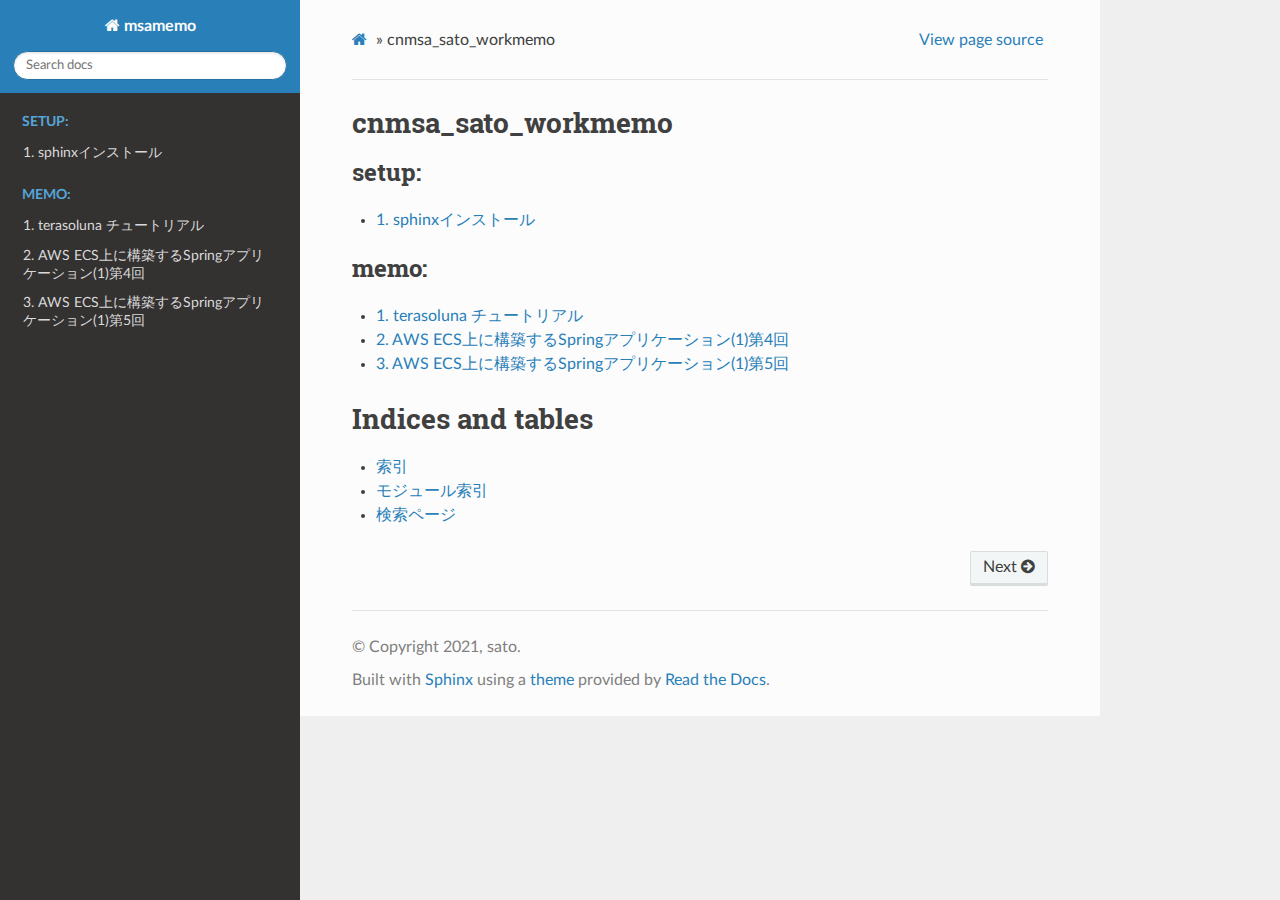
==== commit cdd310ff: "second commit" ====
--- a/index.html
+++ b/index.html
@@ -7,7 +7,7 @@
   
   <meta name="viewport" content="width=device-width, initial-scale=1.0" />
   
-  <title>Welcome to msamemo&#39;s documentation! &mdash; msamemo 1.0.0 ドキュメント</title>
+  <title>cnmsa_sato_workmemo &mdash; msamemo 1.0.0 ドキュメント</title>
   
 
   
@@ -42,7 +42,7 @@
     
     <link rel="index" title="索引" href="genindex.html" />
     <link rel="search" title="検索" href="search.html" />
-    <link rel="next" title="1. sphinx やってみた1" href="test/test1.html" /> 
+    <link rel="next" title="1. sphinxインストール" href="memo/00_sphinxinst.html" /> 
 </head>
 
 <body class="wy-body-for-nav">
@@ -87,14 +87,15 @@
               
             
             
-              <p class="caption"><span class="caption-text">Contents:</span></p>
-<ul>
-<li class="toctree-l1"><a class="reference internal" href="test/test1.html">1. sphinx やってみた1</a></li>
-<li class="toctree-l1"><a class="reference internal" href="test/test2.html">2. sphinx やってみた2</a></li>
-</ul>
-<p class="caption"><span class="caption-text">test3だけ:</span></p>
-<ul>
-<li class="toctree-l1"><a class="reference internal" href="test/test3.html">1. sphinx やってみた3</a></li>
+              <p class="caption"><span class="caption-text">setup:</span></p>
+<ul>
+<li class="toctree-l1"><a class="reference internal" href="memo/00_sphinxinst.html">1. sphinxインストール</a></li>
+</ul>
+<p class="caption"><span class="caption-text">memo:</span></p>
+<ul>
+<li class="toctree-l1"><a class="reference internal" href="memo/01_terasoluna.html">1. terasoluna チュートリアル</a></li>
+<li class="toctree-l1"><a class="reference internal" href="memo/02_cnabase4.html">2. AWS ECS上に構築するSpringアプリケーション(1)第4回</a></li>
+<li class="toctree-l1"><a class="reference internal" href="memo/03_cnabase5.html">3. AWS ECS上に構築するSpringアプリケーション(1)第5回</a></li>
 </ul>
 
             
@@ -143,7 +144,7 @@
     
       <li><a href="#" class="icon icon-home"></a> &raquo;</li>
         
-      <li>Welcome to msamemo's documentation!</li>
+      <li>cnmsa_sato_workmemo</li>
     
     
       <li class="wy-breadcrumbs-aside">
@@ -162,19 +163,20 @@
           <div role="main" class="document" itemscope="itemscope" itemtype="http://schema.org/Article">
            <div itemprop="articleBody">
             
-  <div class="section" id="welcome-to-msamemo-s-documentation">
-<h1>Welcome to msamemo's documentation!<a class="headerlink" href="#welcome-to-msamemo-s-documentation" title="このヘッドラインへのパーマリンク">¶</a></h1>
+  <div class="section" id="cnmsa-sato-workmemo">
+<h1>cnmsa_sato_workmemo<a class="headerlink" href="#cnmsa-sato-workmemo" title="このヘッドラインへのパーマリンク">¶</a></h1>
 <div class="toctree-wrapper compound">
-<p class="caption"><span class="caption-text">Contents:</span></p>
-<ul>
-<li class="toctree-l1"><a class="reference internal" href="test/test1.html">1. sphinx やってみた1</a></li>
-<li class="toctree-l1"><a class="reference internal" href="test/test2.html">2. sphinx やってみた2</a></li>
+<p class="caption"><span class="caption-text">setup:</span></p>
+<ul>
+<li class="toctree-l1"><a class="reference internal" href="memo/00_sphinxinst.html">1. sphinxインストール</a></li>
 </ul>
 </div>
 <div class="toctree-wrapper compound">
-<p class="caption"><span class="caption-text">test3だけ:</span></p>
-<ul>
-<li class="toctree-l1"><a class="reference internal" href="test/test3.html">1. sphinx やってみた3</a></li>
+<p class="caption"><span class="caption-text">memo:</span></p>
+<ul>
+<li class="toctree-l1"><a class="reference internal" href="memo/01_terasoluna.html">1. terasoluna チュートリアル</a></li>
+<li class="toctree-l1"><a class="reference internal" href="memo/02_cnabase4.html">2. AWS ECS上に構築するSpringアプリケーション(1)第4回</a></li>
+<li class="toctree-l1"><a class="reference internal" href="memo/03_cnabase5.html">3. AWS ECS上に構築するSpringアプリケーション(1)第5回</a></li>
 </ul>
 </div>
 </div>
@@ -193,7 +195,7 @@
           </div>
           <footer>
     <div class="rst-footer-buttons" role="navigation" aria-label="footer navigation">
-        <a href="test/test1.html" class="btn btn-neutral float-right" title="1. sphinx やってみた1" accesskey="n" rel="next">Next <span class="fa fa-arrow-circle-right" aria-hidden="true"></span></a>
+        <a href="memo/00_sphinxinst.html" class="btn btn-neutral float-right" title="1. sphinxインストール" accesskey="n" rel="next">Next <span class="fa fa-arrow-circle-right" aria-hidden="true"></span></a>
     </div>
 
   <hr/>
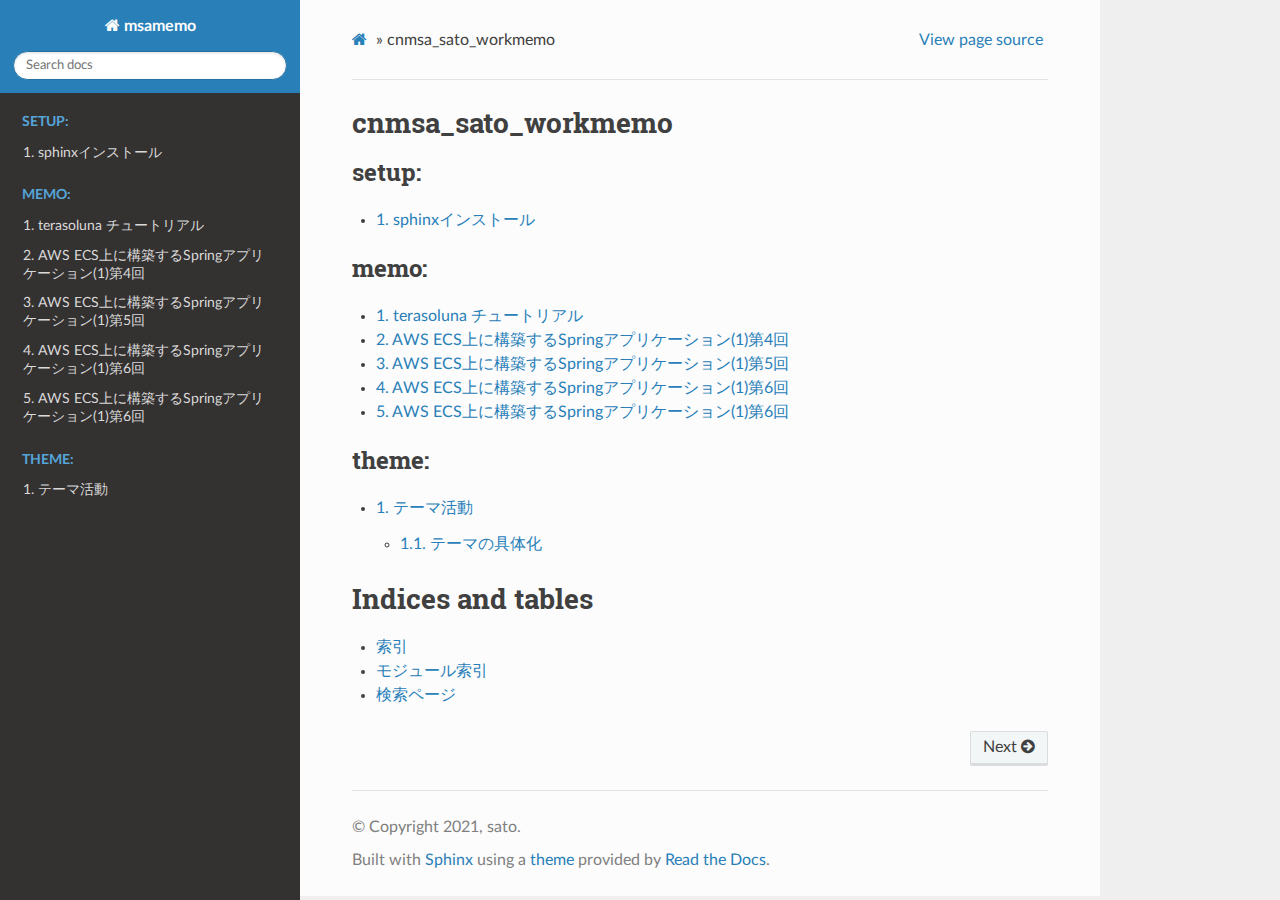
==== commit f7e8bc06: "3rd commit" ====
--- a/index.html
+++ b/index.html
@@ -96,6 +96,12 @@
 <li class="toctree-l1"><a class="reference internal" href="memo/01_terasoluna.html">1. terasoluna チュートリアル</a></li>
 <li class="toctree-l1"><a class="reference internal" href="memo/02_cnabase4.html">2. AWS ECS上に構築するSpringアプリケーション(1)第4回</a></li>
 <li class="toctree-l1"><a class="reference internal" href="memo/03_cnabase5.html">3. AWS ECS上に構築するSpringアプリケーション(1)第5回</a></li>
+<li class="toctree-l1"><a class="reference internal" href="memo/04_cnabase6.html">4. AWS ECS上に構築するSpringアプリケーション(1)第6回</a></li>
+<li class="toctree-l1"><a class="reference internal" href="memo/05_cnabase7.html">5. AWS ECS上に構築するSpringアプリケーション(1)第6回</a></li>
+</ul>
+<p class="caption"><span class="caption-text">theme:</span></p>
+<ul>
+<li class="toctree-l1"><a class="reference internal" href="theme/00_dis.html">1. テーマ活動</a></li>
 </ul>
 
             
@@ -177,6 +183,17 @@
 <li class="toctree-l1"><a class="reference internal" href="memo/01_terasoluna.html">1. terasoluna チュートリアル</a></li>
 <li class="toctree-l1"><a class="reference internal" href="memo/02_cnabase4.html">2. AWS ECS上に構築するSpringアプリケーション(1)第4回</a></li>
 <li class="toctree-l1"><a class="reference internal" href="memo/03_cnabase5.html">3. AWS ECS上に構築するSpringアプリケーション(1)第5回</a></li>
+<li class="toctree-l1"><a class="reference internal" href="memo/04_cnabase6.html">4. AWS ECS上に構築するSpringアプリケーション(1)第6回</a></li>
+<li class="toctree-l1"><a class="reference internal" href="memo/05_cnabase7.html">5. AWS ECS上に構築するSpringアプリケーション(1)第6回</a></li>
+</ul>
+</div>
+<div class="toctree-wrapper compound">
+<p class="caption"><span class="caption-text">theme:</span></p>
+<ul>
+<li class="toctree-l1"><a class="reference internal" href="theme/00_dis.html">1. テーマ活動</a><ul>
+<li class="toctree-l2"><a class="reference internal" href="theme/00_dis.html#id2">1.1. テーマの具体化</a></li>
+</ul>
+</li>
 </ul>
 </div>
 </div>
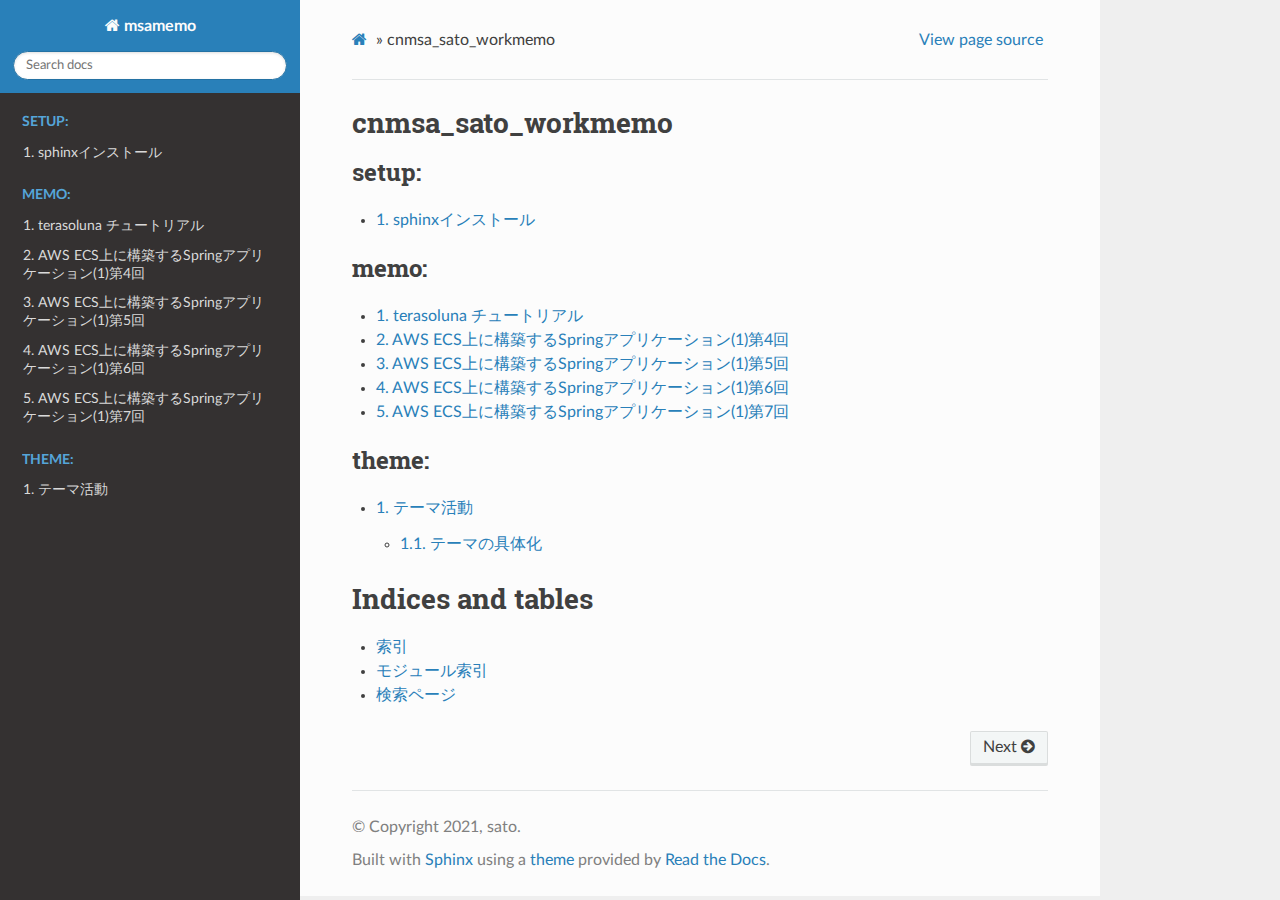
==== commit 2972b02f: "4th commit" ====
--- a/index.html
+++ b/index.html
@@ -97,7 +97,7 @@
 <li class="toctree-l1"><a class="reference internal" href="memo/02_cnabase4.html">2. AWS ECS上に構築するSpringアプリケーション(1)第4回</a></li>
 <li class="toctree-l1"><a class="reference internal" href="memo/03_cnabase5.html">3. AWS ECS上に構築するSpringアプリケーション(1)第5回</a></li>
 <li class="toctree-l1"><a class="reference internal" href="memo/04_cnabase6.html">4. AWS ECS上に構築するSpringアプリケーション(1)第6回</a></li>
-<li class="toctree-l1"><a class="reference internal" href="memo/05_cnabase7.html">5. AWS ECS上に構築するSpringアプリケーション(1)第6回</a></li>
+<li class="toctree-l1"><a class="reference internal" href="memo/05_cnabase7.html">5. AWS ECS上に構築するSpringアプリケーション(1)第7回</a></li>
 </ul>
 <p class="caption"><span class="caption-text">theme:</span></p>
 <ul>
@@ -184,7 +184,7 @@
 <li class="toctree-l1"><a class="reference internal" href="memo/02_cnabase4.html">2. AWS ECS上に構築するSpringアプリケーション(1)第4回</a></li>
 <li class="toctree-l1"><a class="reference internal" href="memo/03_cnabase5.html">3. AWS ECS上に構築するSpringアプリケーション(1)第5回</a></li>
 <li class="toctree-l1"><a class="reference internal" href="memo/04_cnabase6.html">4. AWS ECS上に構築するSpringアプリケーション(1)第6回</a></li>
-<li class="toctree-l1"><a class="reference internal" href="memo/05_cnabase7.html">5. AWS ECS上に構築するSpringアプリケーション(1)第6回</a></li>
+<li class="toctree-l1"><a class="reference internal" href="memo/05_cnabase7.html">5. AWS ECS上に構築するSpringアプリケーション(1)第7回</a></li>
 </ul>
 </div>
 <div class="toctree-wrapper compound">
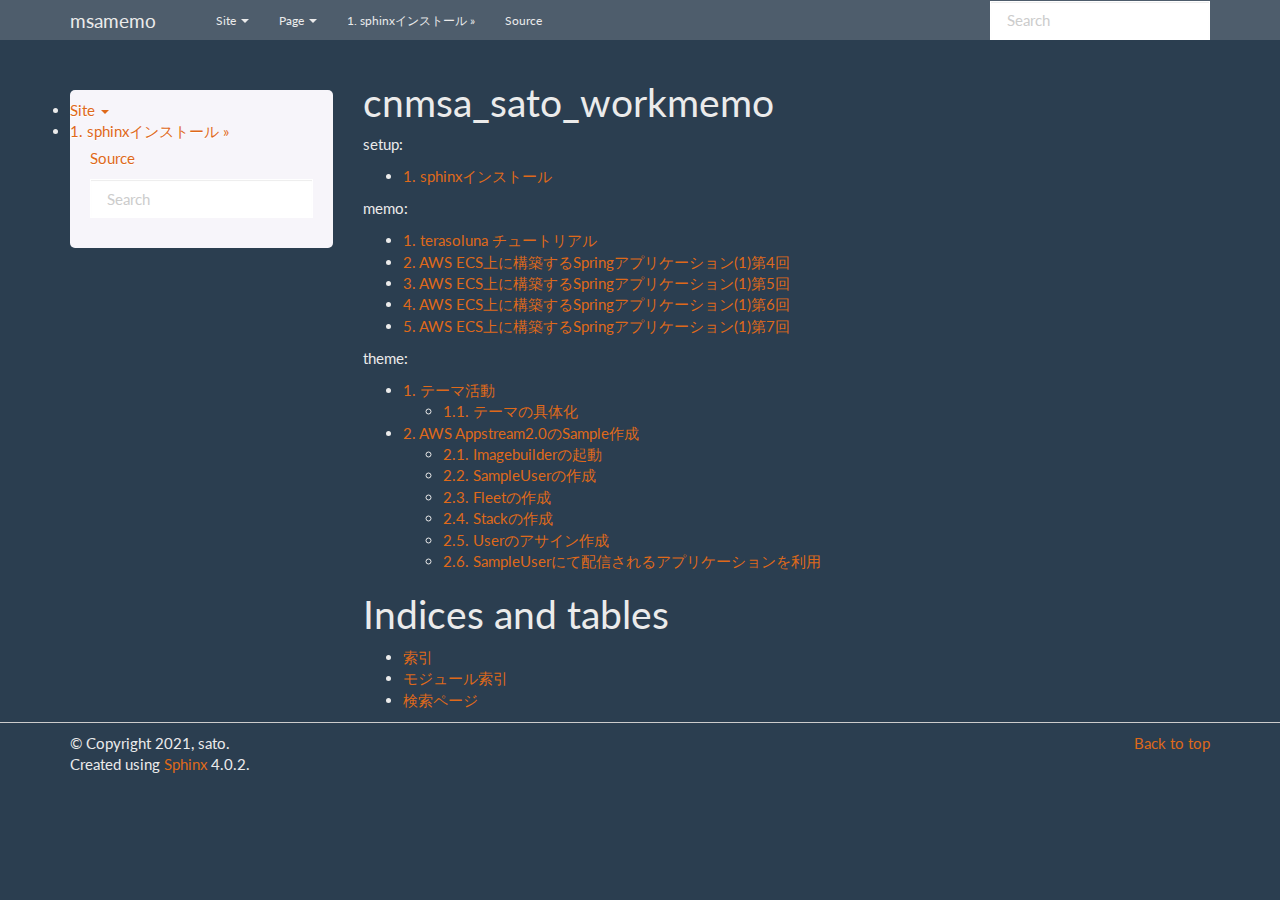
==== commit d878217f: "commit" ====
--- a/index.html
+++ b/index.html
@@ -1,93 +1,58 @@
-
-
 <!DOCTYPE html>
-<html class="writer-html5" lang="ja" >
-<head>
-  <meta charset="utf-8" />
-  
-  <meta name="viewport" content="width=device-width, initial-scale=1.0" />
-  
-  <title>cnmsa_sato_workmemo &mdash; msamemo 1.0.0 ドキュメント</title>
-  
-
-  
-  <link rel="stylesheet" href="_static/css/theme.css" type="text/css" />
-  <link rel="stylesheet" href="_static/pygments.css" type="text/css" />
-  <link rel="stylesheet" href="_static/pygments.css" type="text/css" />
-  <link rel="stylesheet" href="_static/css/theme.css" type="text/css" />
-
-  
-  
-
-  
-  
-
-  
-
-  
-  <!--[if lt IE 9]>
-    <script src="_static/js/html5shiv.min.js"></script>
-  <![endif]-->
-  
-    
-      <script type="text/javascript" id="documentation_options" data-url_root="./" src="_static/documentation_options.js"></script>
-        <script data-url_root="./" id="documentation_options" src="_static/documentation_options.js"></script>
-        <script src="_static/jquery.js"></script>
-        <script src="_static/underscore.js"></script>
-        <script src="_static/doctools.js"></script>
-        <script src="_static/translations.js"></script>
-    
-    <script type="text/javascript" src="_static/js/theme.js"></script>
-
-    
+
+<html lang="ja">
+  <head>
+    <meta charset="utf-8" />
+    <meta name="viewport" content="width=device-width, initial-scale=1.0" />
+    <title>cnmsa_sato_workmemo &#8212; msamemo 1.0.0 ドキュメント</title>
+    <link rel="stylesheet" type="text/css" href="_static/pygments.css" />
+    <link rel="stylesheet" type="text/css" href="_static/bootstrap-sphinx.css" />
+    <script data-url_root="./" id="documentation_options" src="_static/documentation_options.js"></script>
+    <script src="_static/jquery.js"></script>
+    <script src="_static/underscore.js"></script>
+    <script src="_static/doctools.js"></script>
+    <script src="_static/translations.js"></script>
     <link rel="index" title="索引" href="genindex.html" />
     <link rel="search" title="検索" href="search.html" />
-    <link rel="next" title="1. sphinxインストール" href="memo/00_sphinxinst.html" /> 
-</head>
-
-<body class="wy-body-for-nav">
-
-   
-  <div class="wy-grid-for-nav">
-    
-    <nav data-toggle="wy-nav-shift" class="wy-nav-side">
-      <div class="wy-side-scroll">
-        <div class="wy-side-nav-search" >
-          
-
-          
-            <a href="#" class="icon icon-home"> msamemo
-          
-
-          
-          </a>
-
-          
-            
-            
-          
-
-          
-<div role="search">
-  <form id="rtd-search-form" class="wy-form" action="search.html" method="get">
-    <input type="text" name="q" placeholder="Search docs" />
-    <input type="hidden" name="check_keywords" value="yes" />
-    <input type="hidden" name="area" value="default" />
-  </form>
-</div>
-
-          
-        </div>
-
-        
-        <div class="wy-menu wy-menu-vertical" data-spy="affix" role="navigation" aria-label="main navigation">
-          
-            
-            
-              
-            
-            
-              <p class="caption"><span class="caption-text">setup:</span></p>
+    <link rel="next" title="1. sphinxインストール" href="memo/00_sphinxinst.html" />
+<meta charset='utf-8'>
+<meta http-equiv='X-UA-Compatible' content='IE=edge,chrome=1'>
+<meta name='viewport' content='width=device-width, initial-scale=1.0, maximum-scale=1'>
+<meta name="apple-mobile-web-app-capable" content="yes">
+<script type="text/javascript" src="_static/js/jquery-1.11.0.min.js "></script>
+<script type="text/javascript" src="_static/js/jquery-fix.js "></script>
+<script type="text/javascript" src="_static/bootstrap-3.3.7/js/bootstrap.min.js "></script>
+<script type="text/javascript" src="_static/bootstrap-sphinx.js "></script>
+
+  </head><body>
+
+  <div id="navbar" class="navbar navbar-default navbar-fixed-top">
+    <div class="container">
+      <div class="navbar-header">
+        <!-- .btn-navbar is used as the toggle for collapsed navbar content -->
+        <button type="button" class="navbar-toggle" data-toggle="collapse" data-target=".nav-collapse">
+          <span class="icon-bar"></span>
+          <span class="icon-bar"></span>
+          <span class="icon-bar"></span>
+        </button>
+        <a class="navbar-brand" href="#">
+          msamemo</a>
+        <span class="navbar-text navbar-version pull-left"><b></b></span>
+      </div>
+
+        <div class="collapse navbar-collapse nav-collapse">
+          <ul class="nav navbar-nav">
+            
+            
+              <li class="dropdown globaltoc-container">
+  <a role="button"
+     id="dLabelGlobalToc"
+     data-toggle="dropdown"
+     data-target="#"
+     href="#">Site <b class="caret"></b></a>
+  <ul class="dropdown-menu globaltoc"
+      role="menu"
+      aria-labelledby="dLabelGlobalToc"><p class="caption"><span class="caption-text">setup:</span></p>
 <ul>
 <li class="toctree-l1"><a class="reference internal" href="memo/00_sphinxinst.html">1. sphinxインストール</a></li>
 </ul>
@@ -102,82 +67,78 @@
 <p class="caption"><span class="caption-text">theme:</span></p>
 <ul>
 <li class="toctree-l1"><a class="reference internal" href="theme/00_dis.html">1. テーマ活動</a></li>
-</ul>
-
-            
+<li class="toctree-l1"><a class="reference internal" href="theme/01_1stsample_appstream.html">2. AWS Appstream2.0のSample作成</a></li>
+</ul>
+</ul>
+</li>
+              
+                <li class="dropdown">
+  <a role="button"
+     id="dLabelLocalToc"
+     data-toggle="dropdown"
+     data-target="#"
+     href="#">Page <b class="caret"></b></a>
+  <ul class="dropdown-menu localtoc"
+      role="menu"
+      aria-labelledby="dLabelLocalToc"><ul>
+<li><a class="reference internal" href="#">cnmsa_sato_workmemo</a><ul>
+</ul>
+</li>
+<li><a class="reference internal" href="#indices-and-tables">Indices and tables</a></li>
+</ul>
+</ul>
+</li>
+              
+            
+            
+              
+                
+  <li>
+    <a href="memo/00_sphinxinst.html" title="Next Chapter: 1. sphinxインストール"><span class="glyphicon glyphicon-chevron-right visible-sm"></span><span class="hidden-sm hidden-tablet">1. sphinxインストール &raquo;</span>
+    </a>
+  </li>
+              
+            
+            
+            
+            
+              <li class="hidden-sm">
+<div id="sourcelink">
+  <a href="_sources/index.rst.txt"
+     rel="nofollow">Source</a>
+</div></li>
+            
+          </ul>
+
+          
+            
+<form class="navbar-form navbar-right" action="search.html" method="get">
+ <div class="form-group">
+  <input type="text" name="q" class="form-control" placeholder="Search" />
+ </div>
+  <input type="hidden" name="check_keywords" value="yes" />
+  <input type="hidden" name="area" value="default" />
+</form>
           
         </div>
-        
-      </div>
-    </nav>
-
-    <section data-toggle="wy-nav-shift" class="wy-nav-content-wrap">
-
-      
-      <nav class="wy-nav-top" aria-label="top navigation">
-        
-          <i data-toggle="wy-nav-top" class="fa fa-bars"></i>
-          <a href="#">msamemo</a>
-        
-      </nav>
-
-
-      <div class="wy-nav-content">
-        
-        <div class="rst-content">
-        
-          
-
-
-
-
-
-
-
-
-
-
-
-
-
-
-
-
-
-<div role="navigation" aria-label="breadcrumbs navigation">
-
-  <ul class="wy-breadcrumbs">
-    
-      <li><a href="#" class="icon icon-home"></a> &raquo;</li>
-        
-      <li>cnmsa_sato_workmemo</li>
-    
-    
-      <li class="wy-breadcrumbs-aside">
-        
-          
-            <a href="_sources/index.rst.txt" rel="nofollow"> View page source</a>
-          
-        
-      </li>
-    
-  </ul>
-
-  
-  <hr/>
-</div>
-          <div role="main" class="document" itemscope="itemscope" itemtype="http://schema.org/Article">
-           <div itemprop="articleBody">
-            
-  <div class="section" id="cnmsa-sato-workmemo">
-<h1>cnmsa_sato_workmemo<a class="headerlink" href="#cnmsa-sato-workmemo" title="このヘッドラインへのパーマリンク">¶</a></h1>
-<div class="toctree-wrapper compound">
-<p class="caption"><span class="caption-text">setup:</span></p>
+    </div>
+  </div>
+
+<div class="container">
+  <div class="row">
+      <div class="col-md-3">
+        <div id="sidebar" class="bs-sidenav" role="complementary"><li class="dropdown globaltoc-container">
+  <a role="button"
+     id="dLabelGlobalToc"
+     data-toggle="dropdown"
+     data-target="#"
+     href="#">Site <b class="caret"></b></a>
+  <ul class="dropdown-menu globaltoc"
+      role="menu"
+      aria-labelledby="dLabelGlobalToc"><p class="caption"><span class="caption-text">setup:</span></p>
 <ul>
 <li class="toctree-l1"><a class="reference internal" href="memo/00_sphinxinst.html">1. sphinxインストール</a></li>
 </ul>
-</div>
-<div class="toctree-wrapper compound">
 <p class="caption"><span class="caption-text">memo:</span></p>
 <ul>
 <li class="toctree-l1"><a class="reference internal" href="memo/01_terasoluna.html">1. terasoluna チュートリアル</a></li>
@@ -186,12 +147,64 @@
 <li class="toctree-l1"><a class="reference internal" href="memo/04_cnabase6.html">4. AWS ECS上に構築するSpringアプリケーション(1)第6回</a></li>
 <li class="toctree-l1"><a class="reference internal" href="memo/05_cnabase7.html">5. AWS ECS上に構築するSpringアプリケーション(1)第7回</a></li>
 </ul>
+<p class="caption"><span class="caption-text">theme:</span></p>
+<ul>
+<li class="toctree-l1"><a class="reference internal" href="theme/00_dis.html">1. テーマ活動</a></li>
+<li class="toctree-l1"><a class="reference internal" href="theme/01_1stsample_appstream.html">2. AWS Appstream2.0のSample作成</a></li>
+</ul>
+</ul>
+</li>
+  <li>
+    <a href="memo/00_sphinxinst.html" title="Next Chapter: 1. sphinxインストール"><span class="glyphicon glyphicon-chevron-right visible-sm"></span><span class="hidden-sm hidden-tablet">1. sphinxインストール &raquo;</span>
+    </a>
+  </li>
+<div id="sourcelink">
+  <a href="_sources/index.rst.txt"
+     rel="nofollow">Source</a>
+</div>
+<form action="search.html" method="get">
+ <div class="form-group">
+  <input type="text" name="q" class="form-control" placeholder="Search" />
+ </div>
+  <input type="hidden" name="check_keywords" value="yes" />
+  <input type="hidden" name="area" value="default" />
+</form>
+        </div>
+      </div>
+    <div class="body col-md-9 content" role="main">
+      
+  <div class="section" id="cnmsa-sato-workmemo">
+<h1>cnmsa_sato_workmemo<a class="headerlink" href="#cnmsa-sato-workmemo" title="このヘッドラインへのパーマリンク">¶</a></h1>
+<div class="toctree-wrapper compound">
+<p class="caption"><span class="caption-text">setup:</span></p>
+<ul>
+<li class="toctree-l1"><a class="reference internal" href="memo/00_sphinxinst.html">1. sphinxインストール</a></li>
+</ul>
+</div>
+<div class="toctree-wrapper compound">
+<p class="caption"><span class="caption-text">memo:</span></p>
+<ul>
+<li class="toctree-l1"><a class="reference internal" href="memo/01_terasoluna.html">1. terasoluna チュートリアル</a></li>
+<li class="toctree-l1"><a class="reference internal" href="memo/02_cnabase4.html">2. AWS ECS上に構築するSpringアプリケーション(1)第4回</a></li>
+<li class="toctree-l1"><a class="reference internal" href="memo/03_cnabase5.html">3. AWS ECS上に構築するSpringアプリケーション(1)第5回</a></li>
+<li class="toctree-l1"><a class="reference internal" href="memo/04_cnabase6.html">4. AWS ECS上に構築するSpringアプリケーション(1)第6回</a></li>
+<li class="toctree-l1"><a class="reference internal" href="memo/05_cnabase7.html">5. AWS ECS上に構築するSpringアプリケーション(1)第7回</a></li>
+</ul>
 </div>
 <div class="toctree-wrapper compound">
 <p class="caption"><span class="caption-text">theme:</span></p>
 <ul>
 <li class="toctree-l1"><a class="reference internal" href="theme/00_dis.html">1. テーマ活動</a><ul>
 <li class="toctree-l2"><a class="reference internal" href="theme/00_dis.html#id2">1.1. テーマの具体化</a></li>
+</ul>
+</li>
+<li class="toctree-l1"><a class="reference internal" href="theme/01_1stsample_appstream.html">2. AWS Appstream2.0のSample作成</a><ul>
+<li class="toctree-l2"><a class="reference internal" href="theme/01_1stsample_appstream.html#imagebuilder">2.1. Imagebuilderの起動</a></li>
+<li class="toctree-l2"><a class="reference internal" href="theme/01_1stsample_appstream.html#sampleuser">2.2. SampleUserの作成</a></li>
+<li class="toctree-l2"><a class="reference internal" href="theme/01_1stsample_appstream.html#fleet">2.3. Fleetの作成</a></li>
+<li class="toctree-l2"><a class="reference internal" href="theme/01_1stsample_appstream.html#stack">2.4. Stackの作成</a></li>
+<li class="toctree-l2"><a class="reference internal" href="theme/01_1stsample_appstream.html#user">2.5. Userのアサイン作成</a></li>
+<li class="toctree-l2"><a class="reference internal" href="theme/01_1stsample_appstream.html#id1">2.6. SampleUserにて配信されるアプリケーションを利用</a></li>
 </ul>
 </li>
 </ul>
@@ -207,50 +220,21 @@
 </div>
 
 
-           </div>
-           
-          </div>
-          <footer>
-    <div class="rst-footer-buttons" role="navigation" aria-label="footer navigation">
-        <a href="memo/00_sphinxinst.html" class="btn btn-neutral float-right" title="1. sphinxインストール" accesskey="n" rel="next">Next <span class="fa fa-arrow-circle-right" aria-hidden="true"></span></a>
     </div>
-
-  <hr/>
-
-  <div role="contentinfo">
+      
+  </div>
+</div>
+<footer class="footer">
+  <div class="container">
+    <p class="pull-right">
+      <a href="#">Back to top</a>
+      
+    </p>
     <p>
-        &#169; Copyright 2021, sato.
-
+        &copy; Copyright 2021, sato.<br/>
+      Created using <a href="http://sphinx-doc.org/">Sphinx</a> 4.0.2.<br/>
     </p>
   </div>
-    
-    
-    
-    Built with <a href="https://www.sphinx-doc.org/">Sphinx</a> using a
-    
-    <a href="https://github.com/readthedocs/sphinx_rtd_theme">theme</a>
-    
-    provided by <a href="https://readthedocs.org">Read the Docs</a>. 
-
 </footer>
-        </div>
-      </div>
-
-    </section>
-
-  </div>
-  
-
-  <script type="text/javascript">
-      jQuery(function () {
-          SphinxRtdTheme.Navigation.enable(true);
-      });
-  </script>
-
-  
-  
-    
-   
-
-</body>
+  </body>
 </html>--- a/_static/pygments.css
+++ b/_static/pygments.css
@@ -5,70 +5,78 @@
 span.linenos.special { color: #000000; background-color: #ffffc0; padding-left: 5px; padding-right: 5px; }
 .highlight .hll { background-color: #ffffcc }
 .highlight { background: #f8f8f8; }
-.highlight .c { color: #408080; font-style: italic } /* Comment */
-.highlight .err { border: 1px solid #FF0000 } /* Error */
-.highlight .k { color: #008000; font-weight: bold } /* Keyword */
-.highlight .o { color: #666666 } /* Operator */
-.highlight .ch { color: #408080; font-style: italic } /* Comment.Hashbang */
-.highlight .cm { color: #408080; font-style: italic } /* Comment.Multiline */
-.highlight .cp { color: #BC7A00 } /* Comment.Preproc */
-.highlight .cpf { color: #408080; font-style: italic } /* Comment.PreprocFile */
-.highlight .c1 { color: #408080; font-style: italic } /* Comment.Single */
-.highlight .cs { color: #408080; font-style: italic } /* Comment.Special */
-.highlight .gd { color: #A00000 } /* Generic.Deleted */
-.highlight .ge { font-style: italic } /* Generic.Emph */
-.highlight .gr { color: #FF0000 } /* Generic.Error */
+.highlight .c { color: #8f5902; font-style: italic } /* Comment */
+.highlight .err { color: #a40000; border: 1px solid #ef2929 } /* Error */
+.highlight .g { color: #000000 } /* Generic */
+.highlight .k { color: #204a87; font-weight: bold } /* Keyword */
+.highlight .l { color: #000000 } /* Literal */
+.highlight .n { color: #000000 } /* Name */
+.highlight .o { color: #ce5c00; font-weight: bold } /* Operator */
+.highlight .x { color: #000000 } /* Other */
+.highlight .p { color: #000000; font-weight: bold } /* Punctuation */
+.highlight .ch { color: #8f5902; font-style: italic } /* Comment.Hashbang */
+.highlight .cm { color: #8f5902; font-style: italic } /* Comment.Multiline */
+.highlight .cp { color: #8f5902; font-style: italic } /* Comment.Preproc */
+.highlight .cpf { color: #8f5902; font-style: italic } /* Comment.PreprocFile */
+.highlight .c1 { color: #8f5902; font-style: italic } /* Comment.Single */
+.highlight .cs { color: #8f5902; font-style: italic } /* Comment.Special */
+.highlight .gd { color: #a40000 } /* Generic.Deleted */
+.highlight .ge { color: #000000; font-style: italic } /* Generic.Emph */
+.highlight .gr { color: #ef2929 } /* Generic.Error */
 .highlight .gh { color: #000080; font-weight: bold } /* Generic.Heading */
 .highlight .gi { color: #00A000 } /* Generic.Inserted */
-.highlight .go { color: #888888 } /* Generic.Output */
-.highlight .gp { color: #000080; font-weight: bold } /* Generic.Prompt */
-.highlight .gs { font-weight: bold } /* Generic.Strong */
+.highlight .go { color: #000000; font-style: italic } /* Generic.Output */
+.highlight .gp { color: #8f5902 } /* Generic.Prompt */
+.highlight .gs { color: #000000; font-weight: bold } /* Generic.Strong */
 .highlight .gu { color: #800080; font-weight: bold } /* Generic.Subheading */
-.highlight .gt { color: #0044DD } /* Generic.Traceback */
-.highlight .kc { color: #008000; font-weight: bold } /* Keyword.Constant */
-.highlight .kd { color: #008000; font-weight: bold } /* Keyword.Declaration */
-.highlight .kn { color: #008000; font-weight: bold } /* Keyword.Namespace */
-.highlight .kp { color: #008000 } /* Keyword.Pseudo */
-.highlight .kr { color: #008000; font-weight: bold } /* Keyword.Reserved */
-.highlight .kt { color: #B00040 } /* Keyword.Type */
-.highlight .m { color: #666666 } /* Literal.Number */
-.highlight .s { color: #BA2121 } /* Literal.String */
-.highlight .na { color: #7D9029 } /* Name.Attribute */
-.highlight .nb { color: #008000 } /* Name.Builtin */
-.highlight .nc { color: #0000FF; font-weight: bold } /* Name.Class */
-.highlight .no { color: #880000 } /* Name.Constant */
-.highlight .nd { color: #AA22FF } /* Name.Decorator */
-.highlight .ni { color: #999999; font-weight: bold } /* Name.Entity */
-.highlight .ne { color: #D2413A; font-weight: bold } /* Name.Exception */
-.highlight .nf { color: #0000FF } /* Name.Function */
-.highlight .nl { color: #A0A000 } /* Name.Label */
-.highlight .nn { color: #0000FF; font-weight: bold } /* Name.Namespace */
-.highlight .nt { color: #008000; font-weight: bold } /* Name.Tag */
-.highlight .nv { color: #19177C } /* Name.Variable */
-.highlight .ow { color: #AA22FF; font-weight: bold } /* Operator.Word */
-.highlight .w { color: #bbbbbb } /* Text.Whitespace */
-.highlight .mb { color: #666666 } /* Literal.Number.Bin */
-.highlight .mf { color: #666666 } /* Literal.Number.Float */
-.highlight .mh { color: #666666 } /* Literal.Number.Hex */
-.highlight .mi { color: #666666 } /* Literal.Number.Integer */
-.highlight .mo { color: #666666 } /* Literal.Number.Oct */
-.highlight .sa { color: #BA2121 } /* Literal.String.Affix */
-.highlight .sb { color: #BA2121 } /* Literal.String.Backtick */
-.highlight .sc { color: #BA2121 } /* Literal.String.Char */
-.highlight .dl { color: #BA2121 } /* Literal.String.Delimiter */
-.highlight .sd { color: #BA2121; font-style: italic } /* Literal.String.Doc */
-.highlight .s2 { color: #BA2121 } /* Literal.String.Double */
-.highlight .se { color: #BB6622; font-weight: bold } /* Literal.String.Escape */
-.highlight .sh { color: #BA2121 } /* Literal.String.Heredoc */
-.highlight .si { color: #BB6688; font-weight: bold } /* Literal.String.Interpol */
-.highlight .sx { color: #008000 } /* Literal.String.Other */
-.highlight .sr { color: #BB6688 } /* Literal.String.Regex */
-.highlight .s1 { color: #BA2121 } /* Literal.String.Single */
-.highlight .ss { color: #19177C } /* Literal.String.Symbol */
-.highlight .bp { color: #008000 } /* Name.Builtin.Pseudo */
-.highlight .fm { color: #0000FF } /* Name.Function.Magic */
-.highlight .vc { color: #19177C } /* Name.Variable.Class */
-.highlight .vg { color: #19177C } /* Name.Variable.Global */
-.highlight .vi { color: #19177C } /* Name.Variable.Instance */
-.highlight .vm { color: #19177C } /* Name.Variable.Magic */
-.highlight .il { color: #666666 } /* Literal.Number.Integer.Long */+.highlight .gt { color: #a40000; font-weight: bold } /* Generic.Traceback */
+.highlight .kc { color: #204a87; font-weight: bold } /* Keyword.Constant */
+.highlight .kd { color: #204a87; font-weight: bold } /* Keyword.Declaration */
+.highlight .kn { color: #204a87; font-weight: bold } /* Keyword.Namespace */
+.highlight .kp { color: #204a87; font-weight: bold } /* Keyword.Pseudo */
+.highlight .kr { color: #204a87; font-weight: bold } /* Keyword.Reserved */
+.highlight .kt { color: #204a87; font-weight: bold } /* Keyword.Type */
+.highlight .ld { color: #000000 } /* Literal.Date */
+.highlight .m { color: #0000cf; font-weight: bold } /* Literal.Number */
+.highlight .s { color: #4e9a06 } /* Literal.String */
+.highlight .na { color: #c4a000 } /* Name.Attribute */
+.highlight .nb { color: #204a87 } /* Name.Builtin */
+.highlight .nc { color: #000000 } /* Name.Class */
+.highlight .no { color: #000000 } /* Name.Constant */
+.highlight .nd { color: #5c35cc; font-weight: bold } /* Name.Decorator */
+.highlight .ni { color: #ce5c00 } /* Name.Entity */
+.highlight .ne { color: #cc0000; font-weight: bold } /* Name.Exception */
+.highlight .nf { color: #000000 } /* Name.Function */
+.highlight .nl { color: #f57900 } /* Name.Label */
+.highlight .nn { color: #000000 } /* Name.Namespace */
+.highlight .nx { color: #000000 } /* Name.Other */
+.highlight .py { color: #000000 } /* Name.Property */
+.highlight .nt { color: #204a87; font-weight: bold } /* Name.Tag */
+.highlight .nv { color: #000000 } /* Name.Variable */
+.highlight .ow { color: #204a87; font-weight: bold } /* Operator.Word */
+.highlight .w { color: #f8f8f8; text-decoration: underline } /* Text.Whitespace */
+.highlight .mb { color: #0000cf; font-weight: bold } /* Literal.Number.Bin */
+.highlight .mf { color: #0000cf; font-weight: bold } /* Literal.Number.Float */
+.highlight .mh { color: #0000cf; font-weight: bold } /* Literal.Number.Hex */
+.highlight .mi { color: #0000cf; font-weight: bold } /* Literal.Number.Integer */
+.highlight .mo { color: #0000cf; font-weight: bold } /* Literal.Number.Oct */
+.highlight .sa { color: #4e9a06 } /* Literal.String.Affix */
+.highlight .sb { color: #4e9a06 } /* Literal.String.Backtick */
+.highlight .sc { color: #4e9a06 } /* Literal.String.Char */
+.highlight .dl { color: #4e9a06 } /* Literal.String.Delimiter */
+.highlight .sd { color: #8f5902; font-style: italic } /* Literal.String.Doc */
+.highlight .s2 { color: #4e9a06 } /* Literal.String.Double */
+.highlight .se { color: #4e9a06 } /* Literal.String.Escape */
+.highlight .sh { color: #4e9a06 } /* Literal.String.Heredoc */
+.highlight .si { color: #4e9a06 } /* Literal.String.Interpol */
+.highlight .sx { color: #4e9a06 } /* Literal.String.Other */
+.highlight .sr { color: #4e9a06 } /* Literal.String.Regex */
+.highlight .s1 { color: #4e9a06 } /* Literal.String.Single */
+.highlight .ss { color: #4e9a06 } /* Literal.String.Symbol */
+.highlight .bp { color: #3465a4 } /* Name.Builtin.Pseudo */
+.highlight .fm { color: #000000 } /* Name.Function.Magic */
+.highlight .vc { color: #000000 } /* Name.Variable.Class */
+.highlight .vg { color: #000000 } /* Name.Variable.Global */
+.highlight .vi { color: #000000 } /* Name.Variable.Instance */
+.highlight .vm { color: #000000 } /* Name.Variable.Magic */
+.highlight .il { color: #0000cf; font-weight: bold } /* Literal.Number.Integer.Long */